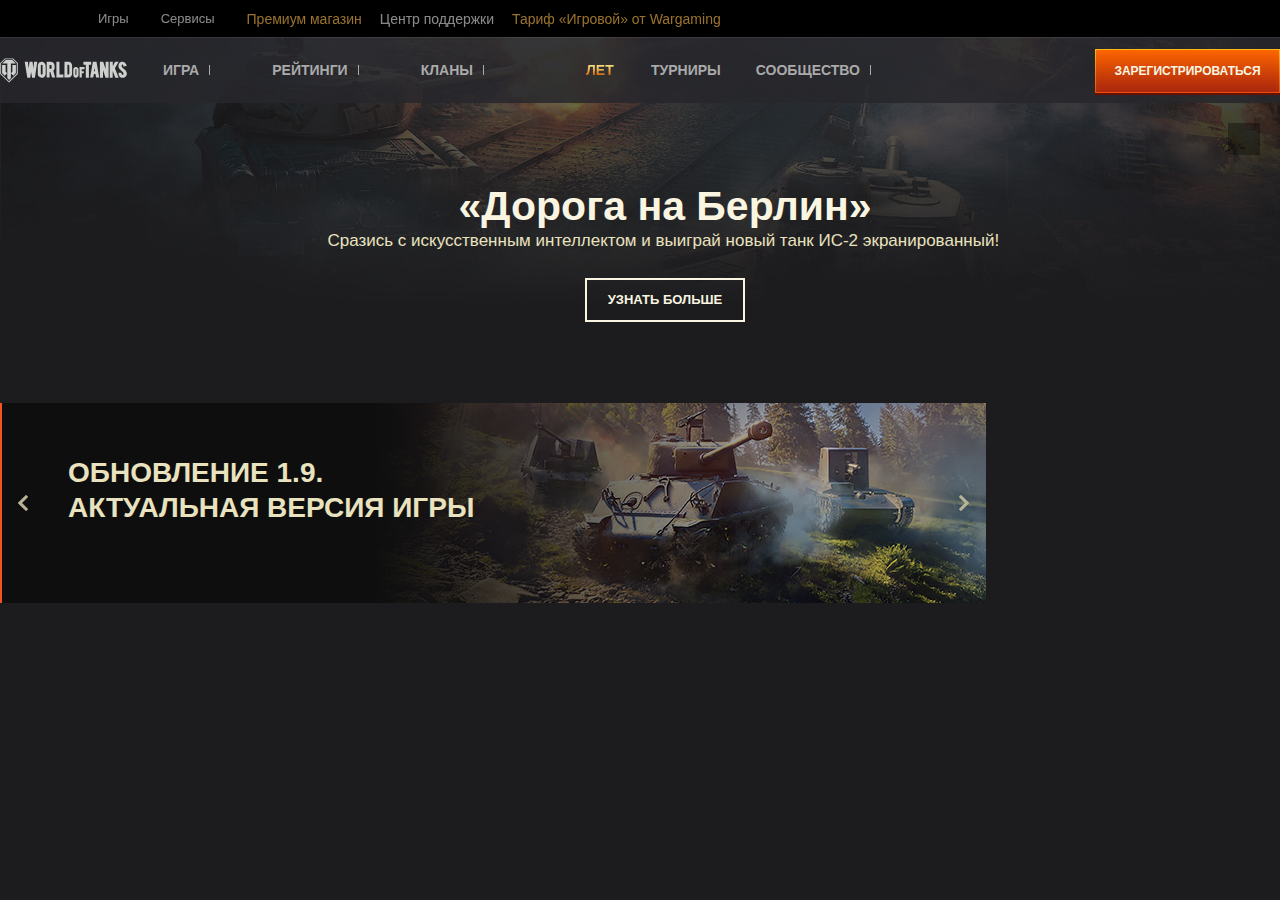
==== index.html @ f5946f04 "completed the slider block" ====
<!DOCTYPE html>
<html lang="ru">
<head>
    <meta charset="UTF-8">
    <meta name="format-detection" content="telephone=no">
    <meta name="viewport" content="width=device-width, initial-scale=1.0">
    <link rel="shortcut icon" href="./images/icon/8783.750.ico" type="image/x-icon">
    <link rel="stylesheet" href="./style/style.css">
    <script src="./scripts/script.js" defer></script>
    <script src="./scripts/jquery-3.4.1.min.js"></script>
    <title>World of Tanks – Бесплатная Онлайн-игра про Танки</title>
</head>
<body>
    <header>
        <div class="common_menu">
            <div class="left_menu">
                <div class="additional_tab">
                    <a href="#" class="logo">
                        <span class="logo__item"></span>
                    </a>
                    <div class="showcase">
                        <span class="showcase__text">Игры</span>
                        <span class="showcase__check-mark"></span>
                    </div>
                    <div class="showcase">
                        <span class="showcase__text">Сервисы</span>
                        <span class="showcase__check-mark"></span>
                    </div>
                </div>
                <div class="static-menu">
                    <a  class="static-menu__text" href="#"><span>Премиум магазин</span></a>
                    <a  class="static-menu__text" href="#"><span>Центр поддержки</span></a>
                    <a  class="static-menu__text" href="#"><span>Тариф «Игровой» от Wargaming</span></a>
                </div>
            </div>
        </div>
    </header>
    <section class="dropdown">
        <div class="shadow-block">
            <div class="main-dropdown">
                <ul class="showcase-list">
                    <li class="showcase-list__items">
                        <span class="content-change">
                            <span class="content-change__logo">
                                <svg version="1.1" xmlns="http://www.w3.org/2000/svg" xmlns:xlink="http://www.w3.org/1999/xlink" x="0px" y="0px" width="24px" height="43px" viewBox="0 0 24 43" enable-background="new 0 0 24 43" xml:space="preserve">
                                    <path fill-rule="evenodd" clip-rule="evenodd" fill="#9B9B9B" class="change-color" d="M12.0079,38L0.1203,26.2519V11.3133L6.5077,5h11.1349
                                        l6.2371,6.1648v15.1031L12.0079,38z M22.6072,11.6439l-5.5698-5.505H7.0958l-5.703,5.6372v13.8976l10.6144,10.4895l10.6-10.4767
                                        V11.6439z M9.6349,12.8178H2.7966l4.8942-4.9479h8.7921l4.8087,4.9479h-6.8403v19.9073l-2.4074,2.405l-2.409-2.405V12.8178z
                                         M16.6219,14.1333h4.6433v11.1782l-3.5211,3.5552l-3.2382-3.229v-0.006l2.116-2.0969V14.1333z M7.3813,23.5348l2.2045,2.1019
                                        l-3.3285,3.2301l-3.5185-3.5551V14.1331h4.6425V23.5348z">
                                    </path>
                                </svg>
                            </span>
                            <span class="content-change__text">World of Tanks</span>
                        </span>
                    </li>
                    <li class="showcase-list__items">
                        <span class="content-change">
                            <span class="content-change__logo">
                                <svg version="1.1" xmlns="http://www.w3.org/2000/svg" xmlns:xlink="http://www.w3.org/1999/xlink" x="0px" y="0px" width="24px" height="43px" viewBox="0 0 24 43" enable-background="new 0 0 24 43" xml:space="preserve">
                                    <path fill-rule="evenodd" clip-rule="evenodd" fill="#9B9B9B" class="change-color" d="M15.2619,18.4452l3.7372-2.2235l0.0001-2.3485h-4.6986l0.0001-1.4529l2.222-1.9551V7.9741H7.4711v2.4911
                                        l2.2221,1.9551v1.4529H4.9947v2.3485l3.7373,2.2235h0.9615v9.4942l-2.5678-1.5288v-5.2818l-4.25-2.5377v10.5438l9.1244,5.4326
                                        l9.1243-5.4327V18.5911l-4.2562,2.5377v5.2818l-2.5676,1.5288v-9.4942H15.2619z M18.299,5.0004l5.7003,3.3904v22.4643
                                        l-11.9996,7.1445l-11.999-7.1445V8.3908L5.701,5.0004H18.299z M22.5618,9.2514l-4.6465-2.7637H6.0847L1.4382,9.2514V29.995
                                        l10.5615,6.2886l10.5621-6.2886V9.2514z">
                                    </path>
                                </svg>
                            </span>
                            <span class="content-change__text">World of Warships</span>
                        </span>
                    </li>
                    <li class="showcase-list__items">
                        <span class="content-change">
                            <span class="content-change__logo">
                                <svg version="1.1" xmlns="http://www.w3.org/2000/svg" xmlns:xlink="http://www.w3.org/1999/xlink" x="0px" y="0px" width="36px" height="39px" viewBox="0 0 36 39" style="enable-background:new 0 0 36 39;" xml:space="preserve">
                                    <g>
                                        <path fill-rule="evenodd" clip-rule="evenodd" fill="#9B9B9B" class="change-color" d="M26.1,0C20.9,0,15.1,0,9.9,0l-7,3.9v26.8L18,39l15.1-8.3V3.9L26.1,0z M30.8,29.4l-12.8,7l-12.8-7V5.2l5.4-2.9
                                            c5,0,9.9,0,15,0l5.3,2.9V29.4z">
                                        </path>
                                        <polygon fill-rule="evenodd" clip-rule="evenodd" fill="#9B9B9B" class="change-color" points="21.6,16.1 25.9,13.7 25.9,11.2 20.6,11.2 20.6,9.7 23.2,7.7 23.2,5 12.8,5 12.8,7.7 15.4,9.7 
                                            15.4,11.2 10.1,11.2 10.1,13.7 14.4,16.1 15.4,16.1 15.4,26 12.5,24.4 12.5,18.9 7.7,16.2 7.7,27.3 18,33 28.3,27.3 28.3,16.2 
                                            23.5,18.9 23.5,24.4 20.6,26 20.6,16.1 	">
                                        </polygon>
                                    </g>
                                </svg>
                            </span>
                            <span class="content-change__text">World of Warships: Legends</span>
                        </span>
                    </li>
                    <li class="showcase-list__items">
                        <span class="content-change">
                            <span class="content-change__logo">
                                <svg version="1.1" xmlns="http://www.w3.org/2000/svg" xmlns:xlink="http://www.w3.org/1999/xlink" x="0px" y="0px" width="24px" height="43px" viewBox="0 0 24 43" enable-background="new 0 0 24 43" xml:space="preserve">
                                    <path fill-rule="evenodd" clip-rule="evenodd" fill="#9B9B9B" class="change-color" d="M12.00001,38L-0.00001,25.745V10.427L12.00001,5l12,5.515v15.318L12.00001,38z M22.69551,11.302
                                        l-10.7819-4.726L1.13059,11.302V25.22l10.86942,10.854l10.6955-10.767V11.302z M11.91361,32.923l1.6522-8.491l-3.9125,1.838
                                        l2.1738-8.403L7.04419,19.88L9.91361,9.376l2.0864-0.962l2,0.875l-2.0874,6.215l4.0864-1.576l-2.9568,9.191l4-1.926L11.91361,32.923
                                        z">
                                    </path>
                                </svg>
                            </span>
                            <span class="content-change__text">World of Tanks Blitz</span>
                        </span>
                    </li>
                    <li class="showcase-list__items">
                        <span class="content-change">
                            <span class="content-change__logo">
                                <svg version="1.1" xmlns="http://www.w3.org/2000/svg" xmlns:xlink="http://www.w3.org/1999/xlink" x="0px" y="0px" width="28px" height="28px" viewBox="0 0 28 28" style="enable-background:new 0 0 28 28;" xml:space="preserve">
                                    <g id="CALIBER_x5F_Symbol_x5F_WhiteR_2_">
                                        <path fill-rule="evenodd" clip-rule="evenodd" fill="#9B9B9B" class="change-color" d="M14,0C6.3,0,0,6.3,0,14s6.3,14,14,14s14-6.3,14-14S21.7,0,14,0z
                                             M20.4,9.8c1,2.9,0.8,6-1,8.4l0.6,0.5c-2.4,1.8-5.5,2.6-8.3,1.7l-0.3,0.7c-2.5-1.7-4.2-4.4-4.2-7.4l-0.7-0.1l0,0
                                            c0.9-2.9,2.9-5.3,5.8-6.2L12,6.7l0,0c3.1-0.1,6,1.1,7.7,3.6L20.4,9.8L20.4,9.8z M14,3.1c1.5,0,2.9,0.3,4.2,0.9l0,0l-0.3,1.7l0,0
                                            l0,0c1,1.1,1.7,2.4,2.3,3.7l0,0l-0.3,0.2c-2.5-3.2-6.2-4.7-9.6-4.3L9.8,3.9l0,0C11.1,3.4,12.5,3.1,14,3.1z M3.1,14.9
                                            c0-0.3,0-0.6,0-0.9c0-2.7,1-5.2,2.7-7.1l0,0l1.5,0.8l0,0l0,0l0,0c1.4-0.6,2.8-0.9,4.2-1l0,0V7c-3.8,1.4-6.4,4.5-7.1,7.9l0,0H3.1z
                                             M11.5,24.6c-2.9-0.7-5.4-2.5-6.9-5l1.3-1.2l0,0l0,0c-0.1-1.5,0-3,0.3-4.3l0,0h0.4c0.2,4,2.3,7.5,5.3,9.1L11.5,24.6z M16.5,24.6
                                            L15.8,23l0,0l0,0c-1.5-0.3-2.8-0.9-4-1.6l0.1-0.4c3.9,1.1,7.8,0.2,10.3-2.2l0,0l1.1,0.8C21.8,22.1,19.4,24,16.5,24.6z M24.9,14.9
                                            L24.9,14.9l-1.7,0.2l0,0l0,0c-0.8,1.3-1.7,2.4-2.8,3.3l-0.3-0.3c2.2-3.3,2.6-7.4,1.1-10.5l1.1-0.8l0,0C24,8.7,25,11.2,25,13.9
                                            C24.9,14.3,24.9,14.6,24.9,14.9z">
                                        </path>
                                    </g>
                                </svg>
                            </span>
                            <span class="content-change__text">Калибр</span>
                        </span>
                    </li>
                    <li class="showcase-list__items">
                        <span class="content-change">
                            <span class="content-change__logo">
                                <svg version="1.1" xmlns="http://www.w3.org/2000/svg" xmlns:xlink="http://www.w3.org/1999/xlink" x="0px" y="0px" width="38px" height="24px" viewBox="0 0 38 24" enable-background="new 0 0 38 24" xml:space="preserve">
                                    <path fill-rule="evenodd" clip-rule="evenodd" fill="#9B9B9B" class="change-color" d="M37.4,21.9v-2.6h0v-19h-4.7V20h-2V0.3H26V20h-8.9c2-0.1,7.5-0.8,7.5-10.2c0-10-7.5-9.5-8.1-9.5s-4.2,0-4.2,0
                                        V20H7.1c3.3-1,4-4,4-5.9c0-2.3-1.3-3.9-3-5.4C6.5,7.1,4.8,6.2,5.6,5.1c1.1-1.7,4.2,0.5,4.2,0.5V0.9c0,0-1.4-0.9-3.6-0.9
                                        C1.4,0,0.6,4.8,0.6,5.8c0,0.9,0,2.9,2.8,5.1c2.2,1.7,2.7,2.5,2.7,3.4c0,0.9-0.8,1.6-2.2,1.6c-1.4,0-2.8-1.5-2.8-1.5v4.8
                                        c0,0,1.1,1.1,3.7,1.1c0.9,0,1.6-0.1,2.3-0.3h26.9v0h3.5L37.4,21.9H0.5V24h37L37.4,21.9L37.4,21.9z M17,4.4c0,0,2.8-0.5,2.8,5.4
                                        c0,6.7-2.8,6-2.8,6V4.4z">
                                    </path>
                                </svg>
                            </span>
                            <span class="content-change__text">Steel Division 2</span>
                        </span>
                    </li>
                </ul>
                <div></div>
            </div>
        </div>
        <div class="group-blocks">
            <div class="media-block">
                <div class="container">
                    <div class="media-content">
                        <div class="media-content__logo-game"></div>
                    </div>
                    <div class="combine">
                        <div class="combine-content">
                            <h2 class="combine-content__title">world of tanks</h2>
                            <p class="combine-content__text">
                                Командный танковый экшен. Более 500 моделей военной техники Второй мировой. 
                                Многомиллионная армия поклонников. Лучшая онлайн-игра на постсоветском пространстве.
                            </p>
                            <div class="platforms">
                                <div class="platform">
                                    <span class="platform__logo"></span>
                                    <span class="platform__text">windows</span>
                                </div>
                                <div class="platform">
                                    <span class="platform__logo"></span>
                                    <span class="platform__text">mac</span>
                                </div>
                            </div>
                        </div>
                        <div class="combine-content">
                            <h2 class="combine-content__title">ссылка</h2>
                            <ul class="list-links">
                                <li class="list-links__items">
                                    <a href="#" class="link-point">
                                        <span class="point"></span>
                                        <p class="bottom-frame">Сайт игры</p>
                                    </a>
                                </li>
                                <li class="list-links__items">
                                    <a href="#" class="link-point">
                                        <span class="point"></span>
                                        <p class="bottom-frame">Форум</p>
                                    </a>
                                </li>
                                <li class="list-links__items">
                                    <a href="#" class="link-point">
                                        <span class="point"></span>
                                        <p class="bottom-frame">Центр поддержки</p>
                                    </a>
                                </li>
                                <li class="list-links__items">
                                    <a href="#" class="link-point">
                                        <span class="point"></span>
                                        <p class="bottom-frame">Кланы</p>
                                    </a>
                                </li>
                                <li class="list-links__items">
                                    <a href="#" class="link-point">
                                        <span class="point"></span>
                                        <p class="bottom-frame">Мобильный помощник</p>
                                    </a>
                                </li>
                                <li class="list-links__items">
                                    <a href="#" class="link-point">
                                        <span class="point"></span>
                                        <p class="bottom-frame">Портал модов</p>
                                    </a>
                                </li>
                            </ul>
                        </div>
                    </div>
                </div>
            </div>
        </div>
        <div class="group-blocks">
            <div class="media-block">
                <div class="container">
                    <div class="media-content">
                        <div class="media-content__logo-game"></div>
                    </div>
                    <div class="combine">
                        <div class="combine-content">
                            <h2 class="combine-content__title">world of tanks</h2>
                            <p class="combine-content__text">
                                Массовая многопользовательская онлайн-игра (ММО), которая позволяет окунуться в мир масштабных 
                                морских баталий и опробовать в бою легендарные военные корабли первой половины ХХ века.
                            </p>
                            <div class="platforms">
                                <div class="platform">
                                    <span class="platform__logo"></span>
                                    <span class="platform__text">windows</span>
                                </div>
                                <div class="platform">
                                    <span class="platform__logo"></span>
                                    <span class="platform__text">mac</span>
                                </div>
                            </div>
                        </div>
                        <div class="combine-content">
                            <h2 class="combine-content__title">ссылка</h2>
                            <ul class="list-links">
                                <li class="list-links__items">
                                    <a href="#" class="link-point">
                                        <span class="point"></span>
                                        <p class="bottom-frame">Сайт игры</p>
                                    </a>
                                </li>
                                <li class="list-links__items">
                                    <a href="#" class="link-point">
                                        <span class="point"></span>
                                        <p class="bottom-frame">Форум</p>
                                    </a>
                                </li>
                                <li class="list-links__items">
                                    <a href="#" class="link-point">
                                        <span class="point"></span>
                                        <p class="bottom-frame">Центр поддержки</p>
                                    </a>
                                </li>
                                <li class="list-links__items">
                                    <a href="#" class="link-point">
                                        <span class="point"></span>
                                        <p class="bottom-frame">Пригласи друга</p>
                                    </a>
                                </li>
                            </ul>
                        </div>
                    </div>
                </div>
            </div>
        </div>
        <div class="group-blocks">
            <div class="media-block">
                <div class="container">
                    <div class="media-content">
                        <div class="media-content__logo-game"></div>
                    </div>
                    <div class="combine">
                        <div class="combine-content">
                            <h2 class="combine-content__title">world of tanks</h2>
                            <p class="combine-content__text">
                                Окунитесь в мир морских сражений в World of Warships: Legends — новой MMO для консолей.
                                Покоряйте моря на величайших кораблях в истории под руководством легендарных командиров!
                            </p>
                            <div class="platforms">
                                <div class="platform">
                                    <span class="platform__logo"></span>
                                    <span class="platform__text">windows</span>
                                </div>
                                <div class="platform">
                                    <span class="platform__logo"></span>
                                </div>
                            </div>
                        </div>
                        <div class="combine-content">
                            <h2 class="combine-content__title">ссылка</h2>
                            <ul class="list-links">
                                <li class="list-links__items">
                                    <a href="#" class="link-point">
                                        <span class="point"></span>
                                        <p class="bottom-frame">Сайт игры</p>
                                    </a>
                                </li>
                                <li class="list-links__items">
                                    <a href="#" class="link-point">
                                        <span class="point"></span>
                                        <p class="bottom-frame">Центр поддержки</p>
                                    </a>
                                </li>
                            </ul>
                        </div>
                    </div>
                </div>
            </div>
        </div>
        <div class="group-blocks">
            <div class="media-block">
                <div class="container">
                    <div class="media-content">
                        <div class="media-content__logo-game"></div>
                    </div>
                    <div class="combine">
                        <div class="combine-content">
                            <h2 class="combine-content__title">world of tanks</h2>
                            <p class="combine-content__text">
                                Мобильный free-to-play MMO-экшен, посвящённый танковым сражениям середины ХХ века и предлагающий абсолютно новый формат командных онлайн-баталий.
                            </p>
                            <div class="platforms">
                                <div class="platform">
                                    <span class="platform__logo"></span>
                                    <span class="platform__text">windws</span>
                                </div>
                                <div class="platform">
                                    <span class="platform__logo"></span>
                                    <span class="platform__text">android</span>
                                </div>
                                <div class="platform">
                                    <span class="platform__logo"></span>
                                    <span class="platform__text">ios</span>
                                </div>
                                <div class="platform">
                                    <span class="platform__logo"></span>
                                    <span class="platform__text">mac</span>
                                </div>
                            </div>
                        </div>
                        <div class="combine-content">
                            <h2 class="combine-content__title">ссылка</h2>
                            <ul class="list-links">
                                <li class="list-links__items">
                                    <a href="#" class="link-point">
                                        <span class="point"></span>
                                        <p class="bottom-frame">Сайт игры</p>
                                    </a>
                                </li>
                                <li class="list-links__items">
                                    <a href="#" class="link-point">
                                        <span class="point"></span>
                                        <p class="bottom-frame">Форум</p>
                                    </a>
                                </li>
                                <li class="list-links__items">
                                    <a href="#" class="link-point">
                                        <span class="point"></span>
                                        <p class="bottom-frame">Центр поддержки</p>
                                    </a>
                                </li>
                            </ul>
                        </div>
                    </div>
                </div>
            </div>
        </div>
        <div class="group-blocks">
            <div class="media-block">
                <div class="container">
                    <div class="media-content">
                        <div class="media-content__logo-game"></div>
                    </div>
                    <div class="combine">
                        <div class="combine-content">
                            <h2 class="combine-content__title">world of tanks</h2>
                            <p class="combine-content__text">
                                Командный free-to-play экшен про современный спецназ. Участвуйте в реалистичных онлайн-боях
                                и выполняйте тактические миссии с отрядом оперативников из разных стран мира.е.
                            </p>
                            <div class="platforms">
                                <div class="platform">
                                    <span class="platform__logo"></span>
                                    <span class="platform__text">windows</span>
                                </div>
                            </div>
                        </div>
                        <div class="combine-content">
                            <h2 class="combine-content__title">ссылка</h2>
                            <ul class="list-links">
                                <li class="list-links__items">
                                    <a href="#" class="link-point">
                                        <span class="point"></span>
                                        <p class="bottom-frame">Сайт игры</p>
                                    </a>
                                </li>
                                <li class="list-links__items">
                                    <a href="#" class="link-point">
                                        <span class="point"></span>
                                        <p class="bottom-frame">Центр поддержки</p>
                                    </a>
                                </li>
                                <li class="list-links__items">
                                    <a href="#" class="link-point">
                                        <span class="point"></span>
                                        <p class="bottom-frame">Форум</p>
                                    </a>
                                </li>
                            </ul>
                        </div>
                    </div>
                </div>
            </div>
        </div>
        <div class="group-blocks">
            <div class="media-block">
                <div class="container">
                    <div class="media-content">
                        <div class="media-content__logo-game"></div>
                    </div>
                    <div class="combine">
                        <div class="combine-content">
                            <h2 class="combine-content__title">world of tanks</h2>
                            <p class="combine-content__text">
                                Стратегия в жанре wargame, посвящённая Второй мировой войне. Вам предстоит руководить войсками во время операции 
                                «Багратион» — крупномасштабного советского наступления против вермахта.
                            </p>
                            <div class="platforms">
                                <div class="platform">
                                    <span class="platform__logo"></span>
                                    <span class="platform__text">windows</span>
                                </div>
                            </div>
                        </div>
                        <div class="combine-content">
                            <h2 class="combine-content__title">ссылка</h2>
                            <ul class="list-links">
                                <li class="list-links__items">
                                    <a href="#" class="link-point">
                                        <span class="point"></span>
                                        <p class="bottom-frame">Премиум магазин</p>
                                    </a>
                                </li>
                                <li class="list-links__items">
                                    <a href="#" class="link-point">
                                        <span class="point"></span>
                                        <p class="bottom-frame">Центр поддержки</p>
                                    </a>
                                </li>
                                <li class="list-links__items">
                                    <a href="#" class="link-point">
                                        <span class="point"></span>
                                        <p class="bottom-frame">Wiki</p>
                                    </a>
                                </li>
                                <li class="list-links__items">
                                    <a href="#" class="link-point">
                                        <span class="point"></span>
                                        <p class="bottom-frame">Discord</p>
                                    </a>
                                </li>
                            </ul>
                        </div>
                    </div>
                </div>
            </div>
        </div>
    </section>
    <section class="main-heading">
        <img class="title-bacground" src="./images/title-bacground/inb-road-to-berlin.jpg" alt="">
        <div class="nav-menu">
            <div class="menu-registration">
                <ul class="main-menu">
                    <li class="main-menu__items"></li>
                    <li class="main-menu__items">
                        <a href="#" class="nav-links">игра</a>
                        <span class="nav-arrow"></span>
                        <ul class="nav-list">
                            <li class="nav-list__items"><a href="#" class="nav-list__link">Скачать игру</a></li>
                            <li class="nav-list__items"><a href="#" class="nav-list__link">медиа</a></li>
                            <li class="nav-list__items"><a href="#" class="nav-list__link">Новости</a></li>
                            <li class="nav-list__items"><a href="#" class="nav-list__link">Танковедение</a></li>
                            <li class="nav-list__items"><a href="#" class="nav-list__link">Новичку</a></li>
                            <li class="nav-list__items"><a href="#" class="nav-list__link">В разработке</a></li>
                            <li class="nav-list__items"><a href="#" class="nav-list__link">Календарь событий</a></li>
                            <li class="nav-list__items"><a href="#" class="nav-list__link">Руководство</a></li>
                            <li class="nav-list__items"><a href="#" class="nav-list__link">Экономика</a></li>
                            <li class="nav-list__items"><a href="#" class="nav-list__link">Достижения</a></li>
                            <li class="nav-list__items"><a href="#" class="nav-list__link">Обновления</a></li>
                            <li class="nav-list__items"><a href="#" class="nav-list__link">Безопасность</a></li>
                        </ul>
                    </li>
                    <li class="main-menu__items">
                        <a href="#" class="nav-links">рейтинги</a>
                        <span class="nav-arrow"></span>
                        <ul class="nav-list">
                            <li class="nav-list__items"><a href="#" class="nav-list__link">Рейтинг по достижениям</a></li>
                            <li class="nav-list__items"><a href="#" class="nav-list__link">Рейтинг по технике</a></li>
                            <li class="nav-list__items"><a href="#" class="nav-list__link">Ранговые бои</a></li>
                        </ul>
                    </li>
                    <li class="main-menu__items">
                        <a href="#" class="nav-links">кланы</a>
                        <span class="nav-arrow"></span>
                        <ul class="nav-list">
                            <li class="nav-list__items"><a href="#" class="nav-list__link">Укрепрайон</a></li>
                            <li class="nav-list__items"><a href="#" class="nav-list__link">Глобальная карта</a></li>
                            <li class="nav-list__items"><a href="#" class="nav-list__link">Рейтинг кланов</a></li>
                            <li class="nav-list__items"><a href="#" class="nav-list__link">Клановый портал</a></li>
                            <li class="nav-list__items"><a href="#" class="nav-list__link">Рейтинг сезона</a></li>
                        </ul>
                    </li>
                    <li class="main-menu__items">
                        <a href="#" class="ten-years">
                            <span class="ten-years__text">лет</span>
                        </a>
                    </li>
                    <li class="main-menu__items">
                        <a href="#" class="nav-links">турниры</a>
                    </li>
                    <li class="main-menu__items">
                        <a href="#" class="nav-links">сообщество</a>
                        <span class="nav-arrow"></span>
                        <ul class="nav-list">
                            <li class="nav-list__items"><a href="#" class="nav-list__link">Мой профиль</a></li>
                            <li class="nav-list__items"><a href="#" class="nav-list__link">Форум</a></li>
                            <li class="nav-list__items"><a href="#" class="nav-list__link">Игроки</a></li>
                            <li class="nav-list__items"><a href="#" class="nav-list__link">Полезный софт</a></li>
                            <li class="nav-list__items"><a href="#" class="nav-list__link">Танковое радио</a></li>
                            <li class="nav-list__items"><a href="#" class="nav-list__link">Пригласить друга</a></li>
                            <li class="nav-list__items"><a href="#" class="nav-list__link">Портал модов</a></li>
                        </ul>
                    </li>
                </ul>
                <div class="registration">
                    <a href="#" class="registration__text">зарегистрироваться</a>
                </div>
            </div>
        </div>
        <div class="cross"></div>
        <div class="container-box">
            <div class="promo-block">
                <div class="limited-height">
                    <div class="promo-title">
                        <h3 class="promo-title__title">«Дорога на Берлин»</h3>
                        <p class="promo-title__text">Сразись с искусственным интеллектом и выиграй новый танк ИС-2 экранированный!</p>
                        <div class="learn-more">
                            <a href="#" class="learn-more__text">узнать больше</a>
                        </div>
                    </div>
                    <div class="logo-wot"></div>
                </div>
            </div>
        </div>
        <div class="slider-store">
            <div class="slider-block">
                <div class="slider-width">
                    <div class="slider-carousel">
                        <div class="slider-img"></div>
                        <div class="slider-carousel__arrows-one"></div>
                        <p class="slider-carousel__text">Обновление 1.9. Актуальная версия игры</p>
                        <div class="slider-carousel__arrows-two"></div>
                    </div>
                </div>
            </div>
            <div class="block-store">
                <span class="link-store">
                    <a href="#" class="premium-store"></a>
                </span>
            </div>
        </div>
    </section>
</body>
</html>
---- style/style.css ----
@charset "UTF-8";
/*Обнуление*/
* {
  padding: 0;
  margin: 0;
  border: 0; }

*, *:before, *:after {
  -moz-box-sizing: border-box;
  -webkit-box-sizing: border-box;
  box-sizing: border-box; }

:focus, :active {
  outline: none; }

a:focus, a:active {
  outline: none; }

nav, footer, header, aside {
  display: block; }

html, body {
  height: 100%;
  width: 100%;
  font-size: 100%;
  line-height: 1;
  font-size: 14px;
  -ms-text-size-adjust: 100%;
  -moz-text-size-adjust: 100%;
  -webkit-text-size-adjust: 100%; }

input, button, textarea {
  font-family: inherit; }

input::-ms-clear {
  display: none; }

button {
  cursor: pointer; }

button::-moz-focus-inner {
  padding: 0;
  border: 0; }

a, a:visited {
  text-decoration: none; }

a:hover {
  text-decoration: none; }

ul li {
  list-style: none; }

img {
  vertical-align: top; }

h1, h2, h3, h4, h5, h6 {
  font-size: inherit;
  font-weight: 400; }

/*--------------------*/
@font-face {
  font-family: 'Open-Sans';
  src: url("../fonts/KFOmCnqEu92Fr1Mu4mxK.ttf") format(ttf); }

header .common_menu .left_menu .additional_tab .logo, header .common_menu .left_menu .additional_tab .showcase, header .common_menu .left_menu .static-menu__text {
  display: -webkit-box;
  display: -ms-flexbox;
  display: flex;
  -webkit-box-align: center;
  -ms-flex-align: center;
  align-items: center; }

body {
  background: #1C1C1E; }

header {
  width: 100%;
  height: 37px;
  background: black; }
  header .common_menu {
    padding: 0 10px;
    height: 100%; }
    header .common_menu .left_menu {
      font-family: Arial, Helvetica, sans-serif;
      height: 100%;
      display: -webkit-box;
      display: -ms-flexbox;
      display: flex; }
      header .common_menu .left_menu .additional_tab {
        height: 100%;
        display: -webkit-box;
        display: -ms-flexbox;
        display: flex; }
        header .common_menu .left_menu .additional_tab .logo {
          height: 100%;
          margin-right: 18px; }
          header .common_menu .left_menu .additional_tab .logo__item {
            background: url("https://cdn-cm.gcdn.co/img/main_sprite_1.1.16.svg");
            background-position: 0% 1660px;
            display: block;
            height: 15px;
            width: 70px;
            opacity: .6; }
          header .common_menu .left_menu .additional_tab .logo:hover .logo__item {
            opacity: .9; }
        header .common_menu .left_menu .additional_tab .showcase {
          margin-right: 18px;
          cursor: pointer; }
          header .common_menu .left_menu .additional_tab .showcase__text {
            font-size: 13px;
            color: #e5e5e5;
            opacity: .6; }
          header .common_menu .left_menu .additional_tab .showcase__check-mark {
            background: url("https://cdn-cm.gcdn.co/img/main_sprite_1.1.16.svg");
            background-position: 0 -570px;
            opacity: .6;
            width: 7px;
            height: 4px;
            margin-left: 7px;
            margin-top: 3px; }
          header .common_menu .left_menu .additional_tab .showcase .rotate {
            -webkit-transform: rotate(180deg);
            -ms-transform: rotate(180deg);
            transform: rotate(180deg); }
          header .common_menu .left_menu .additional_tab .showcase:hover .showcase__text {
            -webkit-transition: opacity ease-in-out 0.07s;
            -o-transition: opacity ease-in-out 0.07s;
            transition: opacity ease-in-out 0.07s;
            opacity: .9; }
          header .common_menu .left_menu .additional_tab .showcase:hover .showcase__check-mark {
            -webkit-transition: opacity ease-in-out 0.07s;
            -o-transition: opacity ease-in-out 0.07s;
            transition: opacity ease-in-out 0.07s;
            opacity: .9; }
      header .common_menu .left_menu .static-menu {
        display: -webkit-box;
        display: -ms-flexbox;
        display: flex; }
        header .common_menu .left_menu .static-menu__text {
          height: 100%;
          color: #ffbe4c;
          opacity: .6;
          margin-right: 18px; }
        header .common_menu .left_menu .static-menu__text:nth-child(2) {
          color: #e5e5e5; }
        header .common_menu .left_menu .static-menu__text:hover {
          -webkit-transition: opacity ease-in-out 0.07s;
          -o-transition: opacity ease-in-out 0.07s;
          transition: opacity ease-in-out 0.07s;
          opacity: .9; }

.dropdown {
  height: 430px;
  width: 100%;
  opacity: 0;
  -webkit-transition: all ease-in-out 0.15s;
  -o-transition: all ease-in-out 0.15s;
  transition: all ease-in-out 0.15s;
  pointer-events: none;
  position: absolute;
  z-index: 52;
  top: 0; }
  .dropdown .shadow-block {
    background: -webkit-gradient(linear, left top, right top, from(rgba(0, 0, 0, 0.075)), color-stop(50%, rgba(0, 0, 0, 0.349)), to(rgba(0, 0, 0, 0.275)));
    background: -webkit-linear-gradient(left, rgba(0, 0, 0, 0.075) 0%, rgba(0, 0, 0, 0.349) 50%, rgba(0, 0, 0, 0.275) 100%);
    background: -o-linear-gradient(left, rgba(0, 0, 0, 0.075) 0%, rgba(0, 0, 0, 0.349) 50%, rgba(0, 0, 0, 0.275) 100%);
    background: linear-gradient(90deg, rgba(0, 0, 0, 0.075) 0%, rgba(0, 0, 0, 0.349) 50%, rgba(0, 0, 0, 0.275) 100%);
    position: absolute;
    height: 145px;
    width: 100%; }
    .dropdown .shadow-block .main-dropdown {
      margin: 0 auto;
      height: 100%;
      width: 955px; }
      .dropdown .shadow-block .main-dropdown .showcase-list {
        display: -webkit-box;
        display: -ms-flexbox;
        display: flex;
        -webkit-box-pack: center;
        -ms-flex-pack: center;
        justify-content: center; }
        .dropdown .shadow-block .main-dropdown .showcase-list__items {
          width: 115px;
          height: 78px;
          cursor: pointer;
          margin-top: 30px;
          margin-right: 40px; }
          .dropdown .shadow-block .main-dropdown .showcase-list__items .content-change {
            display: block; }
            .dropdown .shadow-block .main-dropdown .showcase-list__items .content-change__logo {
              display: block; }
              .dropdown .shadow-block .main-dropdown .showcase-list__items .content-change__logo svg {
                display: block;
                margin: 0 auto; }
                .dropdown .shadow-block .main-dropdown .showcase-list__items .content-change__logo svg .showcase-list__items:hover .change-color {
                  fill: blue; }
            .dropdown .shadow-block .main-dropdown .showcase-list__items .content-change__text {
              font-family: Arial, Helvetica, sans-serif;
              color: #9B9B9B;
              display: block;
              margin-top: 15px;
              text-align: center;
              font-size: 14px; }
        .dropdown .shadow-block .main-dropdown .showcase-list__items:nth-child(3) {
          width: 120px; }
          .dropdown .shadow-block .main-dropdown .showcase-list__items:nth-child(3) .content-change__text {
            margin-top: 19px; }
        .dropdown .shadow-block .main-dropdown .showcase-list__items:nth-child(5) {
          width: 120px; }
          .dropdown .shadow-block .main-dropdown .showcase-list__items:nth-child(5) .content-change__logo {
            margin-top: 6px; }
          .dropdown .shadow-block .main-dropdown .showcase-list__items:nth-child(5) .content-change__text {
            margin-top: 24px; }
        .dropdown .shadow-block .main-dropdown .showcase-list__items:nth-child(6) {
          width: 120px;
          margin-right: 0; }
          .dropdown .shadow-block .main-dropdown .showcase-list__items:nth-child(6) .content-change__logo {
            margin-top: 10px; }
          .dropdown .shadow-block .main-dropdown .showcase-list__items:nth-child(6) .content-change__text {
            margin-top: 24px; }
  .dropdown .group-blocks {
    padding-top: 145px; }
    .dropdown .group-blocks .media-block {
      height: 285px;
      width: 100%; }
      .dropdown .group-blocks .media-block .container {
        height: 100%;
        width: 1024px;
        display: -webkit-box;
        display: -ms-flexbox;
        display: flex;
        margin: 0 auto; }
        .dropdown .group-blocks .media-block .container .media-content {
          width: 390px;
          height: 100%;
          margin: 0 10px 0 5px; }
          .dropdown .group-blocks .media-block .container .media-content:nth-child(1) {
            display: -webkit-box;
            display: -ms-flexbox;
            display: flex;
            -webkit-box-pack: center;
            -ms-flex-pack: center;
            justify-content: center;
            -webkit-box-align: center;
            -ms-flex-align: center;
            align-items: center; }
          .dropdown .group-blocks .media-block .container .media-content:nth-child(2) {
            background-color: rgba(0, 0, 0, 0.055); }
          .dropdown .group-blocks .media-block .container .media-content__logo-game {
            background: url("../images/media-logo/Wc9we6f7SWeZPExOChwGRA.svg") no-repeat;
            width: 170px;
            height: 110px; }
        .dropdown .group-blocks .media-block .container .combine {
          display: -webkit-box;
          display: -ms-flexbox;
          display: flex; }
          .dropdown .group-blocks .media-block .container .combine .combine-content {
            font-family: Arial, Helvetica, sans-serif;
            width: 370px; }
            .dropdown .group-blocks .media-block .container .combine .combine-content:nth-child(1) {
              background: rgba(0, 0, 0, 0.13);
              padding: 55px 20px 0;
              width: 340px; }
            .dropdown .group-blocks .media-block .container .combine .combine-content:nth-child(2) {
              background-color: rgba(0, 0, 0, 0.185);
              padding: 55px 20px 0;
              width: 266px; }
              .dropdown .group-blocks .media-block .container .combine .combine-content:nth-child(2) .combine-content__title {
                margin: 0 0 23px 9px; }
            .dropdown .group-blocks .media-block .container .combine .combine-content__title {
              text-transform: uppercase;
              color: #f25322;
              font-size: 16px;
              margin-bottom: 18px; }
            .dropdown .group-blocks .media-block .container .combine .combine-content__text {
              font-size: 14px;
              color: #e5e5e5;
              line-height: 23px; }
            .dropdown .group-blocks .media-block .container .combine .combine-content .platforms {
              display: -webkit-box;
              display: -ms-flexbox;
              display: flex; }
              .dropdown .group-blocks .media-block .container .combine .combine-content .platforms .platform {
                display: -webkit-box;
                display: -ms-flexbox;
                display: flex;
                margin: 15px 23px 0 0; }
                .dropdown .group-blocks .media-block .container .combine .combine-content .platforms .platform__logo {
                  background: url("https://cdn-cm.gcdn.co/img/main_sprite_1.1.16.svg");
                  background-position: 0 -3180px;
                  margin-right: 4px;
                  width: 11px;
                  height: 15px; }
                .dropdown .group-blocks .media-block .container .combine .combine-content .platforms .platform__text {
                  text-transform: uppercase;
                  font-size: 12px;
                  margin-top: 2px;
                  color: #e5e5e5; }
                .dropdown .group-blocks .media-block .container .combine .combine-content .platforms .platform:nth-child(2) .platform__logo {
                  background-position: 0 -60px; }
                .dropdown .group-blocks .media-block .container .combine .combine-content .platforms .platform:nth-child(2) .platform__logo {
                  background-position: 0 -30px;
                  width: 13px; }
                .dropdown .group-blocks .media-block .container .combine .combine-content .platforms .platform:nth-child(3) .platform__logo {
                  background-position: 0 -60px; }
                .dropdown .group-blocks .media-block .container .combine .combine-content .platforms .platform:nth-child(4) .platform__logo {
                  background-position: 0 -60px; }
            .dropdown .group-blocks .media-block .container .combine .combine-content .list-links__items {
              margin-bottom: 12px; }
              .dropdown .group-blocks .media-block .container .combine .combine-content .list-links__items .link-point {
                font-size: 13px;
                color: #e5e5e5;
                display: -webkit-box;
                display: -ms-flexbox;
                display: flex; }
              .dropdown .group-blocks .media-block .container .combine .combine-content .list-links__items .point {
                background-color: #e5e5e5;
                margin: 6px 7px 0 0;
                border-radius: 50%;
                display: block;
                width: 2px;
                height: 2px; }
              .dropdown .group-blocks .media-block .container .combine .combine-content .list-links__items .bottom-frame {
                border-bottom: 1px solid #e5e5e500; }
                .dropdown .group-blocks .media-block .container .combine .combine-content .list-links__items .bottom-frame:hover {
                  border-bottom: 1px solid #e5e5e5; }
    .dropdown .group-blocks:nth-child(2) {
      background: url(../images/list-logo/0.jpg) 51%; }
    .dropdown .group-blocks:nth-child(3) {
      background: url(../images/list-logo/1.jpg) 51%;
      display: none; }
      .dropdown .group-blocks:nth-child(3) .media-block .container .combine .combine-content__title {
        color: #00cbcd; }
      .dropdown .group-blocks:nth-child(3) .media-block .container .media-content__logo-game {
        background: url("../images/media-logo/ajCX6d89TnSui2OA3TeFEQ.svg") no-repeat; }
    .dropdown .group-blocks:nth-child(4) {
      background: url(../images/list-logo/2.jpg) 51%;
      display: none; }
      .dropdown .group-blocks:nth-child(4) .media-block .container .combine .combine-content__title {
        color: #1e5aff; }
      .dropdown .group-blocks:nth-child(4) .media-block .container .combine .combine-content .platforms .platform:nth-child(2) .platform__logo {
        background-position: 0% 1660px;
        width: 70px; }
      .dropdown .group-blocks:nth-child(4) .media-block .container .media-content__logo-game {
        background: url("../images/media-logo/FTVUgYTtSDKax6W2wTcuGQ.svg") no-repeat; }
    .dropdown .group-blocks:nth-child(5) {
      background: url(../images/list-logo/3.jpg) 51%;
      display: none; }
      .dropdown .group-blocks:nth-child(5) .media-block .container .combine .combine-content__title {
        color: #f49511; }
      .dropdown .group-blocks:nth-child(5) .media-block .container .media-content__logo-game {
        background: url("../images/media-logo/yv3mgkbvSU2cyr-hoYm-RA.svg") no-repeat; }
    .dropdown .group-blocks:nth-child(6) {
      background: url(../images/list-logo/4.jpg) 51%;
      display: none; }
      .dropdown .group-blocks:nth-child(6) .media-block .container .combine .combine-content__title {
        color: #ffc83c; }
      .dropdown .group-blocks:nth-child(6) .media-block .container .media-content__logo-game {
        background: url("../images/media-logo/xqT9r-laSye-MXwf9nOSBQ.svg") no-repeat;
        width: 100%;
        height: 100%; }
    .dropdown .group-blocks:nth-child(7) {
      background: url(../images/list-logo/5.jpg) 51%;
      display: none; }
      .dropdown .group-blocks:nth-child(7) .media-block .container .combine .combine-content__title {
        color: #d19834; }
      .dropdown .group-blocks:nth-child(7) .media-block .container .media-content__logo-game {
        background: url("../images/media-logo/2A13Rhr2T1uWz-gj_ENzjQ.svg") no-repeat;
        width: 210px;
        height: 35px; }

.showblock {
  pointer-events: initial;
  opacity: 1;
  top: 37px; }

.main-heading .title-bacground {
  width: 100%;
  height: 441px;
  position: absolute;
  -o-object-fit: cover;
  object-fit: cover;
  -o-object-position: 0 -172px;
  object-position: 0 -172px;
  z-index: 30; }

.main-heading .nav-menu {
  background-color: rgba(39, 39, 43, 0.85);
  border-top: 1px solid rgba(255, 255, 255, 0.082);
  font-family: Arial, Helvetica, sans-serif;
  height: 66px;
  z-index: 51;
  position: relative; }
  .main-heading .nav-menu .menu-registration {
    -webkit-box-pack: justify;
    -ms-flex-pack: justify;
    justify-content: space-between;
    -webkit-box-align: center;
    -ms-flex-align: center;
    align-items: center;
    max-width: 1330px;
    width: 100%;
    margin: 0 auto;
    display: -webkit-box;
    display: -ms-flexbox;
    display: flex; }
    .main-heading .nav-menu .menu-registration .main-menu {
      display: -webkit-box;
      display: -ms-flexbox;
      display: flex;
      -webkit-box-align: center;
      -ms-flex-align: center;
      align-items: center; }
      .main-heading .nav-menu .menu-registration .main-menu__items:hover .nav-links {
        color: #fab81b !important; }
      .main-heading .nav-menu .menu-registration .main-menu__items {
        display: -webkit-box;
        display: -ms-flexbox;
        display: flex;
        margin-left: 35px;
        cursor: pointer; }
        .main-heading .nav-menu .menu-registration .main-menu__items .nav-links {
          text-transform: uppercase;
          font-size: 14px;
          font-weight: 700;
          color: #aaaaab;
          line-height: 65px; }
        .main-heading .nav-menu .menu-registration .main-menu__items .nav-arrow {
          background: url(../images/arrow/down.svg) no-repeat;
          background-position: center;
          position: relative;
          margin: 17px 0 2px 10px;
          width: 28px;
          height: 28px; }
        .main-heading .nav-menu .menu-registration .main-menu__items .nav-arrow:before {
          content: "";
          position: absolute;
          height: 10px;
          width: 1px;
          top: 10px;
          background-color: #aaaaab; }
        .main-heading .nav-menu .menu-registration .main-menu__items .nav-arrow:hover:before {
          background-color: #fab81b !important; }
        .main-heading .nav-menu .menu-registration .main-menu__items .nav-arrow:hover {
          background: url([data-uri]) no-repeat;
          background-position: center;
          background-color: #fab81b;
          cursor: pointer; }
      .main-heading .nav-menu .menu-registration .main-menu__items:nth-child(1) {
        background: url(../images/logo-wot/download.svg) no-repeat;
        background-position: 0 center;
        margin-left: 0;
        height: 44px;
        width: 128px; }
      .main-heading .nav-menu .menu-registration .main-menu__items:nth-child(5) .ten-years {
        position: relative;
        height: 65px;
        width: 70px; }
        .main-heading .nav-menu .menu-registration .main-menu__items:nth-child(5) .ten-years::before {
          background: url(../images/10-year/10-year-icon.png) center/contain;
          margin: 10px 0 0 0px;
          position: absolute;
          content: "";
          z-index: 12;
          height: 44px;
          width: 44px; }
        .main-heading .nav-menu .menu-registration .main-menu__items:nth-child(5) .ten-years::after {
          content: "";
          background: url(../images/10-year/10y-icon-hover.png) center;
          -webkit-animation: rotate 3s linear infinite;
          animation: rotate 3s linear infinite;
          -webkit-transition: opacity .7s;
          -o-transition: opacity .7s;
          transition: opacity .7s;
          margin: -29px 0 0 -96px;
          background-size: 130%;
          position: absolute;
          pointer-events: none;
          opacity: 0;
          height: 120px;
          width: 100px;
          z-index: 10; }
        .main-heading .nav-menu .menu-registration .main-menu__items:nth-child(5) .ten-years:hover::after {
          opacity: 1; }

@-webkit-keyframes rotate {
  from {
    -webkit-transform: rotate(360deg);
    transform: rotate(360deg); } }

@keyframes rotate {
  from {
    -webkit-transform: rotate(360deg);
    transform: rotate(360deg); } }
        .main-heading .nav-menu .menu-registration .main-menu__items:nth-child(5) .ten-years .rotate-hover {
          opacity: 1; }
        .main-heading .nav-menu .menu-registration .main-menu__items:nth-child(5) .ten-years__text {
          background: -webkit-gradient(linear, left bottom, left top, from(#d19235), color-stop(8%, #cd6a11), color-stop(26%, #d87519), color-stop(61%, #f2bf65), to(#ffff91));
          background: -webkit-linear-gradient(bottom, #d19235 0%, #cd6a11 8%, #d87519 26%, #f2bf65 61%, #ffff91 100%);
          background: -o-linear-gradient(bottom, #d19235 0%, #cd6a11 8%, #d87519 26%, #f2bf65 61%, #ffff91 100%);
          background: linear-gradient(to top, #d19235 0%, #cd6a11 8%, #d87519 26%, #f2bf65 61%, #ffff91 100%);
          font-family: Arial, Helvetica, sans-serif;
          -webkit-background-clip: text;
          text-transform: uppercase;
          margin-left: 40px;
          color: transparent;
          line-height: 65px;
          font-weight: 600; }
      .main-heading .nav-menu .menu-registration .main-menu .nav-list {
        background-color: rgba(39, 39, 43, 0.93);
        position: absolute;
        margin-left: -20px;
        top: 65px;
        display: none; }
        .main-heading .nav-menu .menu-registration .main-menu .nav-list__link {
          display: block;
          padding: 14px 16px;
          color: #aaaaab;
          font-size: 14px; }
        .main-heading .nav-menu .menu-registration .main-menu .nav-list__link:hover {
          color: #fab81b !important; }
        .main-heading .nav-menu .menu-registration .main-menu .nav-list .nav-list:first-child .nav-list__items:nth-child(2) {
          text-transform: uppercase; }
    .main-heading .nav-menu .menu-registration .registration {
      background: -webkit-gradient(linear, left top, left bottom, from(#fab81b), to(#ef4511)) no-repeat 0, -webkit-gradient(linear, left top, left bottom, from(#fab81b), to(#ef4511)) no-repeat 100%, #f25322 -webkit-gradient(linear, left top, left bottom, from(#f60), to(#a6230e)) no-repeat;
      background: -webkit-linear-gradient(top, #fab81b 0%, #ef4511 100%) no-repeat 0, -webkit-linear-gradient(top, #fab81b 0%, #ef4511 100%) no-repeat 100%, #f25322 -webkit-linear-gradient(top, #f60 0%, #a6230e 100%) no-repeat;
      background: -o-linear-gradient(top, #fab81b 0%, #ef4511 100%) no-repeat 0, -o-linear-gradient(top, #fab81b 0%, #ef4511 100%) no-repeat 100%, #f25322 -o-linear-gradient(top, #f60 0%, #a6230e 100%) no-repeat;
      background: linear-gradient(to bottom, #fab81b 0%, #ef4511 100%) no-repeat 0, linear-gradient(to bottom, #fab81b 0%, #ef4511 100%) no-repeat 100%, #f25322 linear-gradient(to bottom, #f60 0%, #a6230e 100%) no-repeat;
      -webkit-box-shadow: 0 2px 0 #661000, inset 0 0 8px rgba(255, 210, 0, 0.1), inset 0 1px 0 #fab81b, inset 0 -1px 0 #ef4511;
      box-shadow: 0 2px 0 #661000, inset 0 0 8px rgba(255, 210, 0, 0.1), inset 0 1px 0 #fab81b, inset 0 -1px 0 #ef4511;
      background-size: 1px 100%,1px 100%,cover;
      width: 185px;
      height: 44px; }
      .main-heading .nav-menu .menu-registration .registration__text {
        text-transform: uppercase;
        position: relative;
        z-index: 31;
        font-weight: 700;
        line-height: 45px;
        color: #f9f5e1;
        font-size: 12px;
        text-align: center;
        display: block; }
      .main-heading .nav-menu .menu-registration .registration:before {
        background: -webkit-gradient(linear, left top, left bottom, from(#fab81b), to(#ff7e00)) no-repeat 0, -webkit-gradient(linear, left top, left bottom, from(#fab81b), to(#ff7e00)) no-repeat 100%, #ff7e00 -webkit-gradient(linear, left top, left bottom, from(#ff7e00), to(#c2530a)) no-repeat;
        background: -webkit-linear-gradient(top, #fab81b 0%, #ff7e00 100%) no-repeat 0, -webkit-linear-gradient(top, #fab81b 0%, #ff7e00 100%) no-repeat 100%, #ff7e00 -webkit-linear-gradient(top, #ff7e00 0%, #c2530a 100%) no-repeat;
        background: -o-linear-gradient(top, #fab81b 0%, #ff7e00 100%) no-repeat 0, -o-linear-gradient(top, #fab81b 0%, #ff7e00 100%) no-repeat 100%, #ff7e00 -o-linear-gradient(top, #ff7e00 0%, #c2530a 100%) no-repeat;
        background: linear-gradient(to bottom, #fab81b 0%, #ff7e00 100%) no-repeat 0, linear-gradient(to bottom, #fab81b 0%, #ff7e00 100%) no-repeat 100%, #ff7e00 linear-gradient(to bottom, #ff7e00 0%, #c2530a 100%) no-repeat;
        -webkit-box-shadow: inset 0 0 8px rgba(255, 210, 0, 0.1), inset 0 1px 0 #fab81b, inset 0 -1px 0 #ff7e00;
        box-shadow: inset 0 0 8px rgba(255, 210, 0, 0.1), inset 0 1px 0 #fab81b, inset 0 -1px 0 #ff7e00;
        background-size: 1px 100%,1px 100%,cover;
        position: absolute;
        -webkit-transition: opacity .3s;
        -o-transition: opacity .3s;
        transition: opacity .3s;
        opacity: 0;
        content: "";
        z-index: 30;
        width: 185px;
        height: 44px; }
      .main-heading .nav-menu .menu-registration .registration:hover:before {
        opacity: 1; }

.main-heading .cross {
  background: url(../images/icon/cross.svg) center no-repeat;
  background-color: rgba(0, 0, 0, 0.35);
  -webkit-transition: background-color .2s;
  -o-transition: background-color .2s;
  transition: background-color .2s;
  position: absolute;
  margin-top: 20px;
  cursor: pointer;
  z-index: 50;
  width: 32px;
  height: 32px;
  right: 20px; }
  .main-heading .cross:hover {
    background-color: rgba(249, 245, 225, 0.25); }

.main-heading .jackdaw {
  background: url(../images/logo-wot/jackdaw.svg) center no-repeat;
  -webkit-transform: rotate(180deg);
  -ms-transform: rotate(180deg);
  transform: rotate(180deg); }

.main-heading .container-box {
  font-family: Arial, Helvetica, sans-serif;
  position: relative;
  z-index: 50;
  width: 1330px;
  margin: 0 auto; }
  .main-heading .container-box .promo-block {
    margin: 0 auto;
    width: 675px; }
    .main-heading .container-box .promo-block .limited-height {
      -webkit-transition: all .25s ease-in-out;
      -o-transition: all .25s ease-in-out;
      transition: all .25s ease-in-out;
      overflow: hidden;
      height: 300px; }
      .main-heading .container-box .promo-block .limited-height .promo-title {
        -webkit-transition: all .25s ease-in-out;
        -o-transition: all .25s ease-in-out;
        transition: all .25s ease-in-out;
        padding: 80px 0; }
        .main-heading .container-box .promo-block .limited-height .promo-title__title {
          font-size: 41px;
          font-weight: 600;
          line-height: 46px;
          color: #f9f5e1;
          text-align: center; }
        .main-heading .container-box .promo-block .limited-height .promo-title__text {
          margin-bottom: 25px;
          line-height: 24px;
          color: #e9e2bf;
          font-size: 17px; }
        .main-heading .container-box .promo-block .limited-height .promo-title .learn-more {
          margin: 0 auto;
          width: 160px;
          height: 44px; }
          .main-heading .container-box .promo-block .limited-height .promo-title .learn-more__text {
            border: 2px solid #f9f5e1;
            -webkit-transition: background .15s;
            -o-transition: background .15s;
            transition: background .15s;
            text-transform: uppercase;
            text-align: center;
            line-height: 40px;
            font-weight: 700;
            color: #f9f5e1;
            font-size: 13px;
            display: block; }
          .main-heading .container-box .promo-block .limited-height .promo-title .learn-more:hover .learn-more__text {
            background: #f9f5e1;
            color: #474747; }
      .main-heading .container-box .promo-block .limited-height .logo-wot {
        background: url(../images/logo-wot/logo.png) center/contain no-repeat;
        -webkit-transition: all .25s ease-in-out;
        -o-transition: all .25s ease-in-out;
        transition: all .25s ease-in-out;
        opacity: 0;
        margin: 0 auto;
        width: 272px;
        height: 135px; }
      .main-heading .container-box .promo-block .limited-height .under-wot {
        margin-top: -270px;
        opacity: 0; }
      .main-heading .container-box .promo-block .limited-height .over-wot {
        opacity: 1; }
    .main-heading .container-box .promo-block .low-block {
      height: 180px; }

.main-heading .slider-store {
  -webkit-box-pack: justify;
  -ms-flex-pack: justify;
  justify-content: space-between;
  position: relative;
  display: -webkit-box;
  display: -ms-flexbox;
  display: flex;
  z-index: 50;
  width: 1330px;
  margin: 0 auto; }
  .main-heading .slider-store .slider-block {
    width: 986px;
    height: 200px; }
    .main-heading .slider-store .slider-block .slider-width {
      width: 1972px;
      height: 100%; }
      .main-heading .slider-store .slider-block .slider-width .slider-carousel {
        -webkit-box-pack: justify;
        -ms-flex-pack: justify;
        justify-content: space-between;
        -webkit-box-align: center;
        -ms-flex-align: center;
        align-items: center;
        position: absolute;
        overflow: hidden;
        cursor: pointer;
        display: -webkit-box;
        display: -ms-flexbox;
        display: flex;
        height: 200px;
        width: 986px; }
        .main-heading .slider-store .slider-block .slider-width .slider-carousel .slider-img {
          background: url(../images/slider/1-9-update.jpg) no-repeat;
          background-position: right;
          -webkit-transition: all .5s;
          -o-transition: all .5s;
          transition: all .5s;
          position: absolute;
          height: 200px;
          width: 986px; }
        .main-heading .slider-store .slider-block .slider-width .slider-carousel:hover .slider-img {
          -webkit-transform: scale(1.1);
          -ms-transform: scale(1.1);
          transform: scale(1.1); }
        .main-heading .slider-store .slider-block .slider-width .slider-carousel:before {
          background-image: -webkit-gradient(linear, left top, right top, color-stop(37.6%, #0e0e0f), to(transparent));
          background-image: -webkit-linear-gradient(left, #0e0e0f 37.6%, transparent 100%);
          background-image: -o-linear-gradient(left, #0e0e0f 37.6%, transparent 100%);
          background-image: linear-gradient(to right, #0e0e0f 37.6%, transparent 100%);
          border-left: 2px solid #F25322;
          background-color: transparent;
          -webkit-box-sizing: border-box;
          box-sizing: border-box;
          position: absolute;
          height: 200px;
          width: 986px;
          content: "";
          z-index: 50; }
        .main-heading .slider-store .slider-block .slider-width .slider-carousel:after {
          background: rgba(0, 0, 0, 0.301);
          -webkit-transition: all .5s;
          -o-transition: all .5s;
          transition: all .5s;
          position: absolute;
          opacity: 0;
          height: 200px;
          width: 986px;
          content: ""; }
        .main-heading .slider-store .slider-block .slider-width .slider-carousel__arrows-one, .main-heading .slider-store .slider-block .slider-width .slider-carousel__arrows-two {
          -webkit-transition: opacity .3s;
          -o-transition: opacity .3s;
          transition: opacity .3s;
          position: relative;
          z-index: 50;
          height: 200px;
          width: 45px; }
        .main-heading .slider-store .slider-block .slider-width .slider-carousel__arrows-one {
          background: url(../images/slider/arrow/arrow-left-slider.svg) center no-repeat; }
        .main-heading .slider-store .slider-block .slider-width .slider-carousel__arrows-two {
          background: url(../images/slider/arrow/arrow-right-slider.svg) center no-repeat; }
        .main-heading .slider-store .slider-block .slider-width .slider-carousel__arrows-one:hover, .main-heading .slider-store .slider-block .slider-width .slider-carousel__arrows-two:hover {
          opacity: .5; }
        .main-heading .slider-store .slider-block .slider-width .slider-carousel__text {
          font-family: Arial, Helvetica, sans-serif;
          text-transform: uppercase;
          margin: 0 0 27px 23px;
          margin-right: auto;
          position: relative;
          line-height: 35px;
          color: #e9e2bf;
          font-weight: 700;
          font-size: 28px;
          z-index: 50;
          width: 410px; }
        .main-heading .slider-store .slider-block .slider-width .slider-carousel:hover:after {
          opacity: 1; }
  .main-heading .slider-store .block-store {
    height: 200px;
    width: 302px; }
    .main-heading .slider-store .block-store .link-store {
      position: absolute;
      overflow: hidden;
      width: 302px;
      height: 200px; }
      .main-heading .slider-store .block-store .link-store .premium-store {
        display: block;
        height: 200px; }
        .main-heading .slider-store .block-store .link-store .premium-store:before {
          content: "";
          position: absolute;
          background: url(../images/premium-store/wot_premshop-banner_ru_NO21NQQ.jpg) center/cover;
          -webkit-transition: all .5s;
          -o-transition: all .5s;
          transition: all .5s;
          width: 302px;
          height: 200px;
          display: block; }
        .main-heading .slider-store .block-store .link-store .premium-store:hover:before {
          background-color: rgba(14, 14, 15, 0.5);
          -webkit-transform: scale(1.1);
          -ms-transform: scale(1.1);
          transform: scale(1.1); }
        .main-heading .slider-store .block-store .link-store .premium-store:after {
          content: "";
          position: absolute;
          background-color: rgba(14, 14, 15, 0.5);
          -webkit-transition: all .5s;
          -o-transition: all .5s;
          transition: all .5s;
          width: 302px;
          height: 200px;
          opacity: 0; }
        .main-heading .slider-store .block-store .link-store .premium-store:hover:after {
          opacity: 1; }
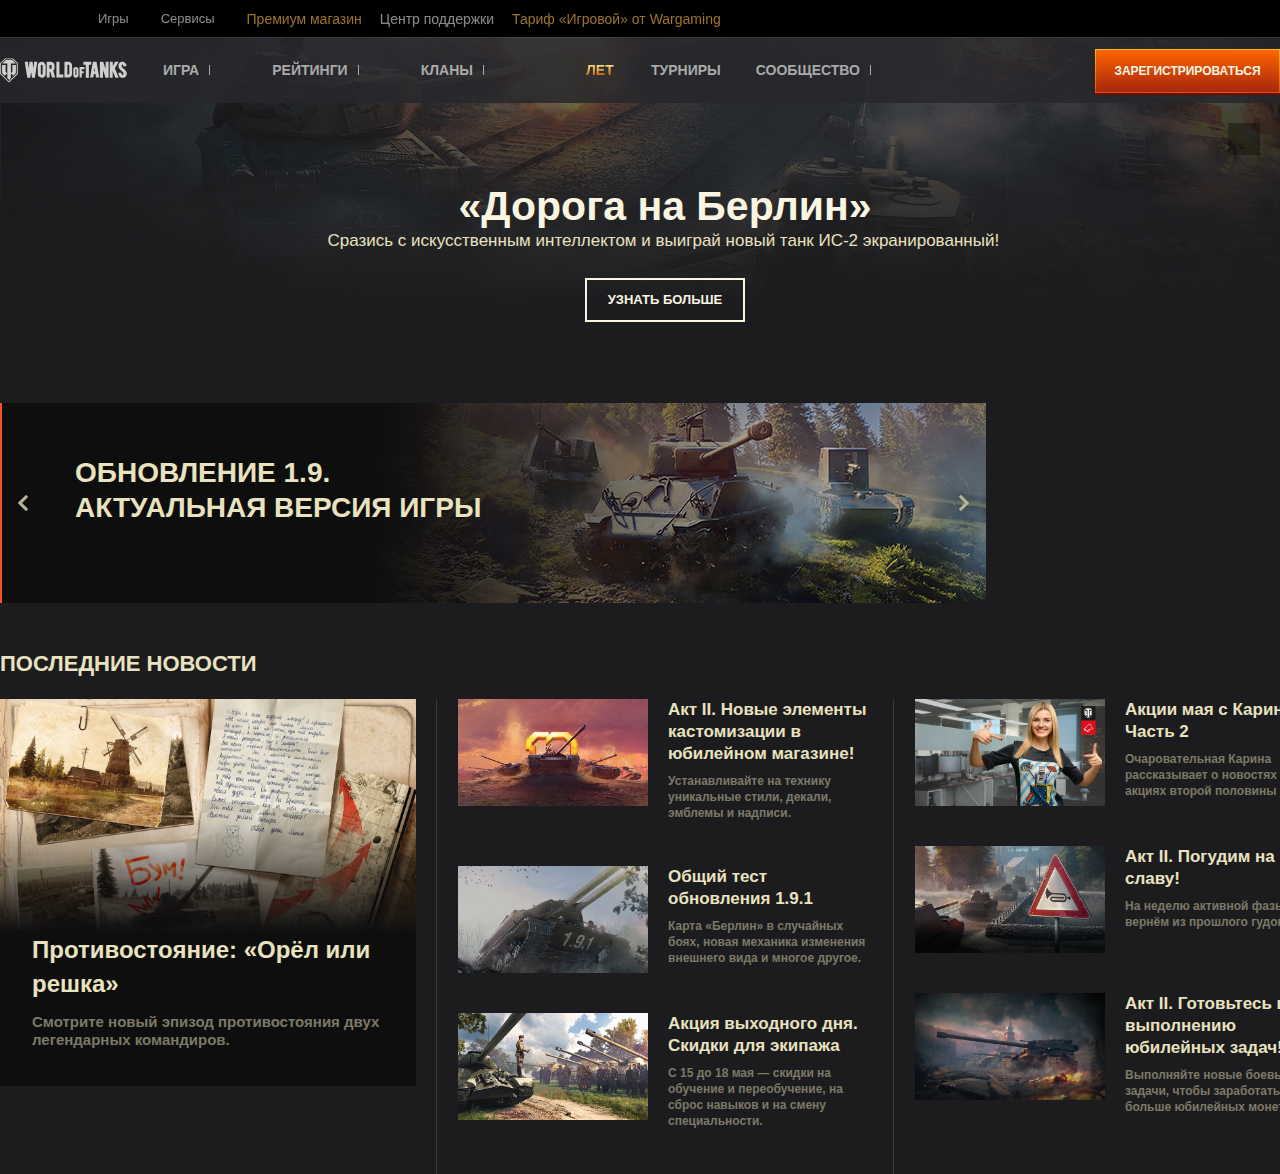
==== commit c92dc138: "add last news" ====
--- a/index.html
+++ b/index.html
@@ -11,7 +11,7 @@
     <title>World of Tanks – Бесплатная Онлайн-игра про Танки</title>
 </head>
 <body>
-    <header>
+    <header class="common-header">
         <div class="common_menu">
             <div class="left_menu">
                 <div class="additional_tab">
@@ -556,14 +556,36 @@
                 </div>
             </div>
         </div>
-        <div class="slider-store">
-            <div class="slider-block">
-                <div class="slider-width">
-                    <div class="slider-carousel">
-                        <div class="slider-img"></div>
-                        <div class="slider-carousel__arrows-one"></div>
-                        <p class="slider-carousel__text">Обновление 1.9. Актуальная версия игры</p>
-                        <div class="slider-carousel__arrows-two"></div>
+        <div class="carousel-store">
+            <div class="slider-store">
+                <div class="slider-block">
+                    <div class="slider-block__arrows-one"></div>
+                    <div class="slider-block__arrows-two"></div>
+                    <div class="slider-width">
+                        <div class="slider-carousel">
+                            <div class="slider-img"></div>
+                            <p class="slider-carousel__text">Обновление 1.9. Актуальная версия игры</p>
+                        </div>
+                        <div class="slider-carousel">
+                            <div class="slider-img"></div>
+                            <p class="slider-carousel__text">Участвуй в онлайн-турнирах</p>
+                        </div>
+                        <div class="slider-carousel">
+                            <div class="slider-img"></div>
+                            <p class="slider-carousel__text">Боевой пропуск: уникальные награды в случайных боях</p>
+                        </div>
+                        <div class="slider-carousel">
+                            <div class="slider-img"></div>
+                            <p class="slider-carousel__text">Реферальная программа 2.0: третий сезона</p>
+                        </div>
+                        <div class="slider-carousel">
+                            <div class="slider-img"></div>
+                            <p class="slider-carousel__text">Специальные предложения</p>
+                        </div>
+                        <div class="slider-carousel">
+                            <div class="slider-img"></div>
+                            <p class="slider-carousel__text">Акция «Прямой эфир». Набор «Звёздная ночь»</p>
+                        </div>
                     </div>
                 </div>
             </div>
@@ -574,5 +596,97 @@
             </div>
         </div>
     </section>
+    <section class="latest-news">
+        <div class="central-columns">
+            <header class="columns-header">
+                <h2 class="columns-header__title">последние новости</h2>
+            </header>
+            <div class="flex-blcks">
+                <div class="three-columns">
+                    <article class="small-news">
+                        <a href="#" class="news-link">
+                            <span class="news-link__img"></span>
+                        </a>
+                        <div class="news-info">
+                            <a href="#" class="text-news">
+                                <span class="text-news__text">Противостояние: «Орёл или решка»</span>
+                                <span class="text-news__text">Смотрите новый эпизод противостояния двух легендарных командиров.</span>
+                            </a>
+                        </div>
+                    </article>
+                </div>
+                <div class="three-columns">
+                    <article class="small-news">
+                        <a href="#" class="news-link">
+                            <span class="news-link__img"></span>
+                        </a>
+                        <div class="news-info">
+                            <a href="#" class="text-news">
+                                <span class="text-news__text">Акт II. Новые элементы кастомизации в юбилейном магазине!</span>
+                                <span class="text-news__text">Устанавливайте на технику уникальные стили, декали, эмблемы и надписи.</span>
+                            </a>
+                        </div>
+                    </article>
+                    <article class="small-news">
+                        <a href="#" class="news-link">
+                            <span class="news-link__img" style="background: url(./images/news-img/wot_1.9.1_615x346.jpg) center/contain no-repeat;"></span>
+                        </a>
+                        <div class="news-info">
+                            <a href="#" class="text-news">
+                                <span class="text-news__text">Общий тест обновления 1.9.1</span>
+                                <span class="text-news__text">Карта «Берлин» в случайных боях, новая механика изменения внешнего вида и многое другое.</span>
+                            </a>
+                        </div>
+                    </article>
+                    <article class="small-news">
+                        <a href="#" class="news-link">
+                            <span class="news-link__img" style="background: url(./images/news-img/ekipazh1.jpg) center/contain no-repeat;"></span>
+                        </a>
+                        <div class="news-info">
+                            <a href="#" class="text-news">
+                                <span class="text-news__text">Акция выходного дня. Скидки для экипажа</span>
+                                <span class="text-news__text">С 15 до 18 мая — скидки на обучение и переобучение, на сброс навыков и на смену специальности.</span>
+                            </a>
+                        </div>
+                    </article>
+                </div>
+                <div class="three-columns">
+                    <article class="small-news">
+                        <a href="#" class="news-link">
+                            <span class="news-link__img" style="background: url(./images/news-img/1_5oifsmi_615x.jpg) center/contain no-repeat;"></span>
+                        </a>
+                        <div class="news-info">
+                            <a href="#" class="text-news">
+                                <span class="text-news__text">Акции мая с Кариной. Часть 2</span>
+                                <span class="text-news__text">Очаровательная Карина рассказывает о новостях и акциях второй половины мая.</span>
+                            </a>
+                        </div>
+                    </article>
+                    <article class="small-news">
+                        <a href="#" class="news-link">
+                            <span class="news-link__img" style="background: url(./images/news-img/gudok_615x346.jpg) center/contain no-repeat;"></span>
+                        </a>
+                        <div class="news-info">
+                            <a href="#" class="text-news">
+                                <span class="text-news__text">Акт II. Погудим на славу!</span>
+                                <span class="text-news__text">На неделю активной фазы мы вернём из прошлого гудок.</span>
+                            </a>
+                        </div>
+                    </article>
+                    <article class="small-news">
+                        <a href="#" class="news-link">
+                            <span class="news-link__img" style="background: url(./images/news-img/bm_615.jpg) center/contain no-repeat;"></span>
+                        </a>
+                        <div class="news-info">
+                            <a href="#" class="text-news">
+                                <span class="text-news__text">Акт II. Готовьтесь к выполнению юбилейных задач!</span>
+                                <span class="text-news__text">Выполняйте новые боевые задачи, чтобы заработать ещё больше юбилейных монет.</span>
+                            </a>
+                        </div>
+                    </article>
+                </div>
+            </div>
+        </div>
+    </section>
 </body>
 </html>--- a/style/style.css
+++ b/style/style.css
@@ -63,7 +63,7 @@
   font-family: 'Open-Sans';
   src: url("../fonts/KFOmCnqEu92Fr1Mu4mxK.ttf") format(ttf); }
 
-header .common_menu .left_menu .additional_tab .logo, header .common_menu .left_menu .additional_tab .showcase, header .common_menu .left_menu .static-menu__text {
+.common-header .common_menu .left_menu .additional_tab .logo, .common-header .common_menu .left_menu .additional_tab .showcase, .common-header .common_menu .left_menu .static-menu__text {
   display: -webkit-box;
   display: -ms-flexbox;
   display: flex;
@@ -74,44 +74,44 @@
 body {
   background: #1C1C1E; }
 
-header {
+.common-header {
   width: 100%;
   height: 37px;
   background: black; }
-  header .common_menu {
+  .common-header .common_menu {
     padding: 0 10px;
     height: 100%; }
-    header .common_menu .left_menu {
+    .common-header .common_menu .left_menu {
       font-family: Arial, Helvetica, sans-serif;
       height: 100%;
       display: -webkit-box;
       display: -ms-flexbox;
       display: flex; }
-      header .common_menu .left_menu .additional_tab {
+      .common-header .common_menu .left_menu .additional_tab {
         height: 100%;
         display: -webkit-box;
         display: -ms-flexbox;
         display: flex; }
-        header .common_menu .left_menu .additional_tab .logo {
+        .common-header .common_menu .left_menu .additional_tab .logo {
           height: 100%;
           margin-right: 18px; }
-          header .common_menu .left_menu .additional_tab .logo__item {
+          .common-header .common_menu .left_menu .additional_tab .logo__item {
             background: url("https://cdn-cm.gcdn.co/img/main_sprite_1.1.16.svg");
             background-position: 0% 1660px;
             display: block;
             height: 15px;
             width: 70px;
             opacity: .6; }
-          header .common_menu .left_menu .additional_tab .logo:hover .logo__item {
+          .common-header .common_menu .left_menu .additional_tab .logo:hover .logo__item {
             opacity: .9; }
-        header .common_menu .left_menu .additional_tab .showcase {
+        .common-header .common_menu .left_menu .additional_tab .showcase {
           margin-right: 18px;
           cursor: pointer; }
-          header .common_menu .left_menu .additional_tab .showcase__text {
+          .common-header .common_menu .left_menu .additional_tab .showcase__text {
             font-size: 13px;
             color: #e5e5e5;
             opacity: .6; }
-          header .common_menu .left_menu .additional_tab .showcase__check-mark {
+          .common-header .common_menu .left_menu .additional_tab .showcase__check-mark {
             background: url("https://cdn-cm.gcdn.co/img/main_sprite_1.1.16.svg");
             background-position: 0 -570px;
             opacity: .6;
@@ -119,32 +119,32 @@
             height: 4px;
             margin-left: 7px;
             margin-top: 3px; }
-          header .common_menu .left_menu .additional_tab .showcase .rotate {
+          .common-header .common_menu .left_menu .additional_tab .showcase .rotate {
             -webkit-transform: rotate(180deg);
             -ms-transform: rotate(180deg);
             transform: rotate(180deg); }
-          header .common_menu .left_menu .additional_tab .showcase:hover .showcase__text {
+          .common-header .common_menu .left_menu .additional_tab .showcase:hover .showcase__text {
             -webkit-transition: opacity ease-in-out 0.07s;
             -o-transition: opacity ease-in-out 0.07s;
             transition: opacity ease-in-out 0.07s;
             opacity: .9; }
-          header .common_menu .left_menu .additional_tab .showcase:hover .showcase__check-mark {
+          .common-header .common_menu .left_menu .additional_tab .showcase:hover .showcase__check-mark {
             -webkit-transition: opacity ease-in-out 0.07s;
             -o-transition: opacity ease-in-out 0.07s;
             transition: opacity ease-in-out 0.07s;
             opacity: .9; }
-      header .common_menu .left_menu .static-menu {
+      .common-header .common_menu .left_menu .static-menu {
         display: -webkit-box;
         display: -ms-flexbox;
         display: flex; }
-        header .common_menu .left_menu .static-menu__text {
+        .common-header .common_menu .left_menu .static-menu__text {
           height: 100%;
           color: #ffbe4c;
           opacity: .6;
           margin-right: 18px; }
-        header .common_menu .left_menu .static-menu__text:nth-child(2) {
+        .common-header .common_menu .left_menu .static-menu__text:nth-child(2) {
           color: #e5e5e5; }
-        header .common_menu .left_menu .static-menu__text:hover {
+        .common-header .common_menu .left_menu .static-menu__text:hover {
           -webkit-transition: opacity ease-in-out 0.07s;
           -o-transition: opacity ease-in-out 0.07s;
           transition: opacity ease-in-out 0.07s;
@@ -651,115 +651,159 @@
     .main-heading .container-box .promo-block .low-block {
       height: 180px; }
 
-.main-heading .slider-store {
-  -webkit-box-pack: justify;
-  -ms-flex-pack: justify;
-  justify-content: space-between;
-  position: relative;
+.main-heading .carousel-store {
   display: -webkit-box;
   display: -ms-flexbox;
   display: flex;
-  z-index: 50;
   width: 1330px;
   margin: 0 auto; }
-  .main-heading .slider-store .slider-block {
-    width: 986px;
-    height: 200px; }
-    .main-heading .slider-store .slider-block .slider-width {
-      width: 1972px;
-      height: 100%; }
-      .main-heading .slider-store .slider-block .slider-width .slider-carousel {
-        -webkit-box-pack: justify;
-        -ms-flex-pack: justify;
-        justify-content: space-between;
-        -webkit-box-align: center;
-        -ms-flex-align: center;
-        align-items: center;
+  .main-heading .carousel-store .slider-store {
+    -webkit-box-pack: justify;
+    -ms-flex-pack: justify;
+    justify-content: space-between;
+    position: relative;
+    z-index: 50;
+    width: 986px; }
+    .main-heading .carousel-store .slider-store .slider-block {
+      position: relative;
+      overflow: hidden;
+      width: 986px;
+      height: 200px; }
+      .main-heading .carousel-store .slider-store .slider-block__arrows-one, .main-heading .carousel-store .slider-store .slider-block__arrows-two {
+        -webkit-transition: opacity .3s;
+        -o-transition: opacity .3s;
+        transition: opacity .3s;
         position: absolute;
-        overflow: hidden;
         cursor: pointer;
-        display: -webkit-box;
-        display: -ms-flexbox;
-        display: flex;
         height: 200px;
-        width: 986px; }
-        .main-heading .slider-store .slider-block .slider-width .slider-carousel .slider-img {
-          background: url(../images/slider/1-9-update.jpg) no-repeat;
-          background-position: right;
-          -webkit-transition: all .5s;
-          -o-transition: all .5s;
-          transition: all .5s;
+        width: 45px;
+        z-index: 50;
+        top: 0; }
+      .main-heading .carousel-store .slider-store .slider-block__arrows-one {
+        background: url(../images/slider/arrow/arrow-left-slider.svg) center no-repeat; }
+      .main-heading .carousel-store .slider-store .slider-block__arrows-two {
+        background: url(../images/slider/arrow/arrow-right-slider.svg) center no-repeat; }
+      .main-heading .carousel-store .slider-store .slider-block__arrows-one:hover, .main-heading .carousel-store .slider-store .slider-block__arrows-two:hover {
+        opacity: .5; }
+      .main-heading .carousel-store .slider-store .slider-block__arrows-two {
+        right: 0; }
+      .main-heading .carousel-store .slider-store .slider-block .slider-width {
+        width: 1972px;
+        height: 100%; }
+        .main-heading .carousel-store .slider-store .slider-block .slider-width .slider-carousel {
+          -webkit-box-pack: justify;
+          -ms-flex-pack: justify;
+          justify-content: space-between;
+          -webkit-transition: all .9s;
+          -o-transition: all .9s;
+          transition: all .9s;
+          -webkit-box-align: center;
+          -ms-flex-align: center;
+          align-items: center;
           position: absolute;
+          overflow: hidden;
+          cursor: pointer;
+          z-index: 11;
+          display: -webkit-box;
+          display: -ms-flexbox;
+          display: flex;
           height: 200px;
           width: 986px; }
-        .main-heading .slider-store .slider-block .slider-width .slider-carousel:hover .slider-img {
-          -webkit-transform: scale(1.1);
-          -ms-transform: scale(1.1);
-          transform: scale(1.1); }
-        .main-heading .slider-store .slider-block .slider-width .slider-carousel:before {
-          background-image: -webkit-gradient(linear, left top, right top, color-stop(37.6%, #0e0e0f), to(transparent));
-          background-image: -webkit-linear-gradient(left, #0e0e0f 37.6%, transparent 100%);
-          background-image: -o-linear-gradient(left, #0e0e0f 37.6%, transparent 100%);
-          background-image: linear-gradient(to right, #0e0e0f 37.6%, transparent 100%);
-          border-left: 2px solid #F25322;
-          background-color: transparent;
-          -webkit-box-sizing: border-box;
-          box-sizing: border-box;
-          position: absolute;
-          height: 200px;
-          width: 986px;
-          content: "";
-          z-index: 50; }
-        .main-heading .slider-store .slider-block .slider-width .slider-carousel:after {
-          background: rgba(0, 0, 0, 0.301);
-          -webkit-transition: all .5s;
-          -o-transition: all .5s;
-          transition: all .5s;
-          position: absolute;
-          opacity: 0;
-          height: 200px;
-          width: 986px;
-          content: ""; }
-        .main-heading .slider-store .slider-block .slider-width .slider-carousel__arrows-one, .main-heading .slider-store .slider-block .slider-width .slider-carousel__arrows-two {
-          -webkit-transition: opacity .3s;
-          -o-transition: opacity .3s;
-          transition: opacity .3s;
-          position: relative;
-          z-index: 50;
-          height: 200px;
-          width: 45px; }
-        .main-heading .slider-store .slider-block .slider-width .slider-carousel__arrows-one {
-          background: url(../images/slider/arrow/arrow-left-slider.svg) center no-repeat; }
-        .main-heading .slider-store .slider-block .slider-width .slider-carousel__arrows-two {
-          background: url(../images/slider/arrow/arrow-right-slider.svg) center no-repeat; }
-        .main-heading .slider-store .slider-block .slider-width .slider-carousel__arrows-one:hover, .main-heading .slider-store .slider-block .slider-width .slider-carousel__arrows-two:hover {
-          opacity: .5; }
-        .main-heading .slider-store .slider-block .slider-width .slider-carousel__text {
-          font-family: Arial, Helvetica, sans-serif;
-          text-transform: uppercase;
-          margin: 0 0 27px 23px;
-          margin-right: auto;
-          position: relative;
-          line-height: 35px;
-          color: #e9e2bf;
-          font-weight: 700;
-          font-size: 28px;
-          z-index: 50;
-          width: 410px; }
-        .main-heading .slider-store .slider-block .slider-width .slider-carousel:hover:after {
-          opacity: 1; }
-  .main-heading .slider-store .block-store {
+          .main-heading .carousel-store .slider-store .slider-block .slider-width .slider-carousel .slider-img {
+            background: url(../images/slider/1-9-update.jpg) no-repeat;
+            background-position: right;
+            -webkit-transition: all .5s;
+            -o-transition: all .5s;
+            transition: all .5s;
+            position: absolute;
+            height: 200px;
+            width: 986px; }
+          .main-heading .carousel-store .slider-store .slider-block .slider-width .slider-carousel:hover .slider-img {
+            -webkit-transform: scale(1.1);
+            -ms-transform: scale(1.1);
+            transform: scale(1.1); }
+          .main-heading .carousel-store .slider-store .slider-block .slider-width .slider-carousel:before {
+            background-image: -webkit-gradient(linear, left top, right top, color-stop(37.6%, #0e0e0f), to(transparent));
+            background-image: -webkit-linear-gradient(left, #0e0e0f 37.6%, transparent 100%);
+            background-image: -o-linear-gradient(left, #0e0e0f 37.6%, transparent 100%);
+            background-image: linear-gradient(to right, #0e0e0f 37.6%, transparent 100%);
+            border-left: 2px solid #F25322;
+            background-color: transparent;
+            -webkit-box-sizing: border-box;
+            box-sizing: border-box;
+            position: absolute;
+            height: 200px;
+            width: 986px;
+            content: "";
+            z-index: 50; }
+          .main-heading .carousel-store .slider-store .slider-block .slider-width .slider-carousel:after {
+            background: rgba(0, 0, 0, 0.301);
+            -webkit-transition: all .5s;
+            -o-transition: all .5s;
+            transition: all .5s;
+            position: absolute;
+            opacity: 0;
+            height: 200px;
+            width: 986px;
+            content: ""; }
+          .main-heading .carousel-store .slider-store .slider-block .slider-width .slider-carousel__text {
+            font-family: Arial, Helvetica, sans-serif;
+            text-transform: uppercase;
+            margin: 0 0 27px 75px;
+            margin-right: auto;
+            position: relative;
+            line-height: 35px;
+            color: #e9e2bf;
+            font-weight: 700;
+            font-size: 28px;
+            z-index: 50;
+            width: 410px; }
+          .main-heading .carousel-store .slider-store .slider-block .slider-width .slider-carousel:hover:after {
+            opacity: 1; }
+          .main-heading .carousel-store .slider-store .slider-block .slider-width .slider-carousel:nth-child(2) {
+            left: 986px;
+            z-index: 12; }
+            .main-heading .carousel-store .slider-store .slider-block .slider-width .slider-carousel:nth-child(2) .slider-img {
+              background: url(../images/slider/playhome3.jpg) no-repeat;
+              background-position: right; }
+          .main-heading .carousel-store .slider-store .slider-block .slider-width .slider-carousel:nth-child(3) {
+            left: 986px;
+            z-index: 13; }
+            .main-heading .carousel-store .slider-store .slider-block .slider-width .slider-carousel:nth-child(3) .slider-img {
+              background: url(../images/slider/Q2nHXES.jpg) no-repeat;
+              background-position: right; }
+          .main-heading .carousel-store .slider-store .slider-block .slider-width .slider-carousel:nth-child(4) {
+            left: 986px;
+            z-index: 14; }
+            .main-heading .carousel-store .slider-store .slider-block .slider-width .slider-carousel:nth-child(4) .slider-img {
+              background: url(../images/slider/ref-2-0-615.jpg) no-repeat;
+              background-position: right; }
+          .main-heading .carousel-store .slider-store .slider-block .slider-width .slider-carousel:nth-child(5) {
+            left: 986px;
+            z-index: 15; }
+            .main-heading .carousel-store .slider-store .slider-block .slider-width .slider-carousel:nth-child(5) .slider-img {
+              background: url(../images/slider/specialoffers.jpg) no-repeat;
+              background-position: right; }
+          .main-heading .carousel-store .slider-store .slider-block .slider-width .slider-carousel:nth-child(6) {
+            left: 986px;
+            z-index: 16; }
+            .main-heading .carousel-store .slider-store .slider-block .slider-width .slider-carousel:nth-child(6) .slider-img {
+              background: url(../images/slider/wot_twitchprime.jpg) no-repeat;
+              background-position: right; }
+  .main-heading .carousel-store .block-store {
+    margin-left: auto;
     height: 200px;
-    width: 302px; }
-    .main-heading .slider-store .block-store .link-store {
+    width: 302px;
+    z-index: 30; }
+    .main-heading .carousel-store .block-store .link-store {
       position: absolute;
       overflow: hidden;
       width: 302px;
       height: 200px; }
-      .main-heading .slider-store .block-store .link-store .premium-store {
+      .main-heading .carousel-store .block-store .link-store .premium-store {
         display: block;
         height: 200px; }
-        .main-heading .slider-store .block-store .link-store .premium-store:before {
+        .main-heading .carousel-store .block-store .link-store .premium-store:before {
           content: "";
           position: absolute;
           background: url(../images/premium-store/wot_premshop-banner_ru_NO21NQQ.jpg) center/cover;
@@ -769,12 +813,12 @@
           width: 302px;
           height: 200px;
           display: block; }
-        .main-heading .slider-store .block-store .link-store .premium-store:hover:before {
+        .main-heading .carousel-store .block-store .link-store .premium-store:hover:before {
           background-color: rgba(14, 14, 15, 0.5);
           -webkit-transform: scale(1.1);
           -ms-transform: scale(1.1);
           transform: scale(1.1); }
-        .main-heading .slider-store .block-store .link-store .premium-store:after {
+        .main-heading .carousel-store .block-store .link-store .premium-store:after {
           content: "";
           position: absolute;
           background-color: rgba(14, 14, 15, 0.5);
@@ -784,5 +828,120 @@
           width: 302px;
           height: 200px;
           opacity: 0; }
-        .main-heading .slider-store .block-store .link-store .premium-store:hover:after {
+        .main-heading .carousel-store .block-store .link-store .premium-store:hover:after {
           opacity: 1; }
+
+.latest-news {
+  font-family: Arial, Helvetica, sans-serif; }
+  .latest-news .central-columns {
+    width: 1330px;
+    margin: 0 auto; }
+    .latest-news .central-columns .columns-header {
+      margin: 50px 0 25px 0; }
+      .latest-news .central-columns .columns-header__title {
+        text-transform: uppercase;
+        line-height: 21px;
+        font-weight: 700;
+        color: #e9e2bf;
+        font-size: 22px; }
+    .latest-news .central-columns .flex-blcks {
+      display: -webkit-box;
+      display: -ms-flexbox;
+      display: flex; }
+      .latest-news .central-columns .flex-blcks .three-columns {
+        padding-right: 20px; }
+        .latest-news .central-columns .flex-blcks .three-columns:nth-child(1), .latest-news .central-columns .flex-blcks .three-columns:nth-child(2) {
+          border-right: 1px solid rgba(233, 226, 191, 0.15); }
+        .latest-news .central-columns .flex-blcks .three-columns:nth-child(2), .latest-news .central-columns .flex-blcks .three-columns:nth-child(3) {
+          padding: 0 20px; }
+          .latest-news .central-columns .flex-blcks .three-columns:nth-child(2) .small-news, .latest-news .central-columns .flex-blcks .three-columns:nth-child(3) .small-news {
+            margin-bottom: 40px;
+            display: -webkit-box;
+            display: -ms-flexbox;
+            display: flex; }
+            .latest-news .central-columns .flex-blcks .three-columns:nth-child(2) .small-news .news-link, .latest-news .central-columns .flex-blcks .three-columns:nth-child(3) .small-news .news-link {
+              position: relative;
+              margin-right: 20px;
+              width: 191px;
+              height: 107px; }
+              .latest-news .central-columns .flex-blcks .three-columns:nth-child(2) .small-news .news-link__img, .latest-news .central-columns .flex-blcks .three-columns:nth-child(3) .small-news .news-link__img {
+                background: url(../images/news-img/20.05.14_10ani_act_2_1_1.jpg) center/contain no-repeat;
+                width: 191px;
+                height: 107px; }
+              .latest-news .central-columns .flex-blcks .three-columns:nth-child(2) .small-news .news-link__img::before, .latest-news .central-columns .flex-blcks .three-columns:nth-child(3) .small-news .news-link__img::before {
+                display: none; }
+            .latest-news .central-columns .flex-blcks .three-columns:nth-child(2) .small-news .news-info, .latest-news .central-columns .flex-blcks .three-columns:nth-child(3) .small-news .news-info {
+              background: initial;
+              width: 200px;
+              padding: 0; }
+              .latest-news .central-columns .flex-blcks .three-columns:nth-child(2) .small-news .news-info .text-news__text, .latest-news .central-columns .flex-blcks .three-columns:nth-child(3) .small-news .news-info .text-news__text {
+                margin-bottom: 0;
+                line-height: 22px;
+                font-size: 17px; }
+              .latest-news .central-columns .flex-blcks .three-columns:nth-child(2) .small-news .news-info .text-news__text:nth-child(2), .latest-news .central-columns .flex-blcks .three-columns:nth-child(3) .small-news .news-info .text-news__text:nth-child(2) {
+                font-size: 12px;
+                font-weight: 600;
+                line-height: 16px;
+                margin: 8px 0 5px; }
+        .latest-news .central-columns .flex-blcks .three-columns .small-news {
+          width: 416px; }
+          .latest-news .central-columns .flex-blcks .three-columns .small-news .news-link {
+            position: relative;
+            overflow: hidden;
+            display: block;
+            width: 100%;
+            height: 234px; }
+            .latest-news .central-columns .flex-blcks .three-columns .small-news .news-link__img {
+              background: url(../images/news-img/mortal-race-4.jpg) center/contain no-repeat;
+              -webkit-transition: all .5s;
+              -o-transition: all .5s;
+              transition: all .5s;
+              display: block;
+              width: 100%;
+              height: 234px; }
+            .latest-news .central-columns .flex-blcks .three-columns .small-news .news-link__img::before {
+              background-image: -webkit-gradient(linear, left top, left bottom, color-stop(50%, transparent), to(#0e0e0f));
+              background-image: -webkit-linear-gradient(top, transparent 50%, #0e0e0f 100%);
+              background-image: -o-linear-gradient(top, transparent 50%, #0e0e0f 100%);
+              background-image: linear-gradient(to bottom, transparent 50%, #0e0e0f 100%);
+              position: absolute;
+              left: 0;
+              right: 0;
+              top: 0;
+              bottom: 0;
+              content: ""; }
+            .latest-news .central-columns .flex-blcks .three-columns .small-news .news-link__img::after {
+              background-color: rgba(14, 14, 15, 0.5);
+              -webkit-transition: opacity .5s;
+              -o-transition: opacity .5s;
+              transition: opacity .5s;
+              position: absolute;
+              opacity: 0;
+              left: 0;
+              right: 0;
+              top: 0;
+              bottom: 0;
+              content: ""; }
+            .latest-news .central-columns .flex-blcks .three-columns .small-news .news-link:hover .news-link__img::after {
+              opacity: 1; }
+            .latest-news .central-columns .flex-blcks .three-columns .small-news .news-link:hover .news-link__img {
+              -webkit-transform: scale(1.1);
+              -ms-transform: scale(1.1);
+              transform: scale(1.1); }
+          .latest-news .central-columns .flex-blcks .three-columns .small-news .news-info {
+            padding: 0 32px 27px;
+            background: #0E0E0F; }
+            .latest-news .central-columns .flex-blcks .three-columns .small-news .news-info .text-news {
+              display: block; }
+              .latest-news .central-columns .flex-blcks .three-columns .small-news .news-info .text-news__text {
+                margin-bottom: 12px;
+                line-height: 34px;
+                font-weight: 600;
+                color: #e9e2bf;
+                font-size: 24px;
+                display: block; }
+              .latest-news .central-columns .flex-blcks .three-columns .small-news .news-info .text-news__text:nth-child(2) {
+                margin: 11px 0 10px;
+                line-height: 18px;
+                color: #7c7967;
+                font-size: 15px; }
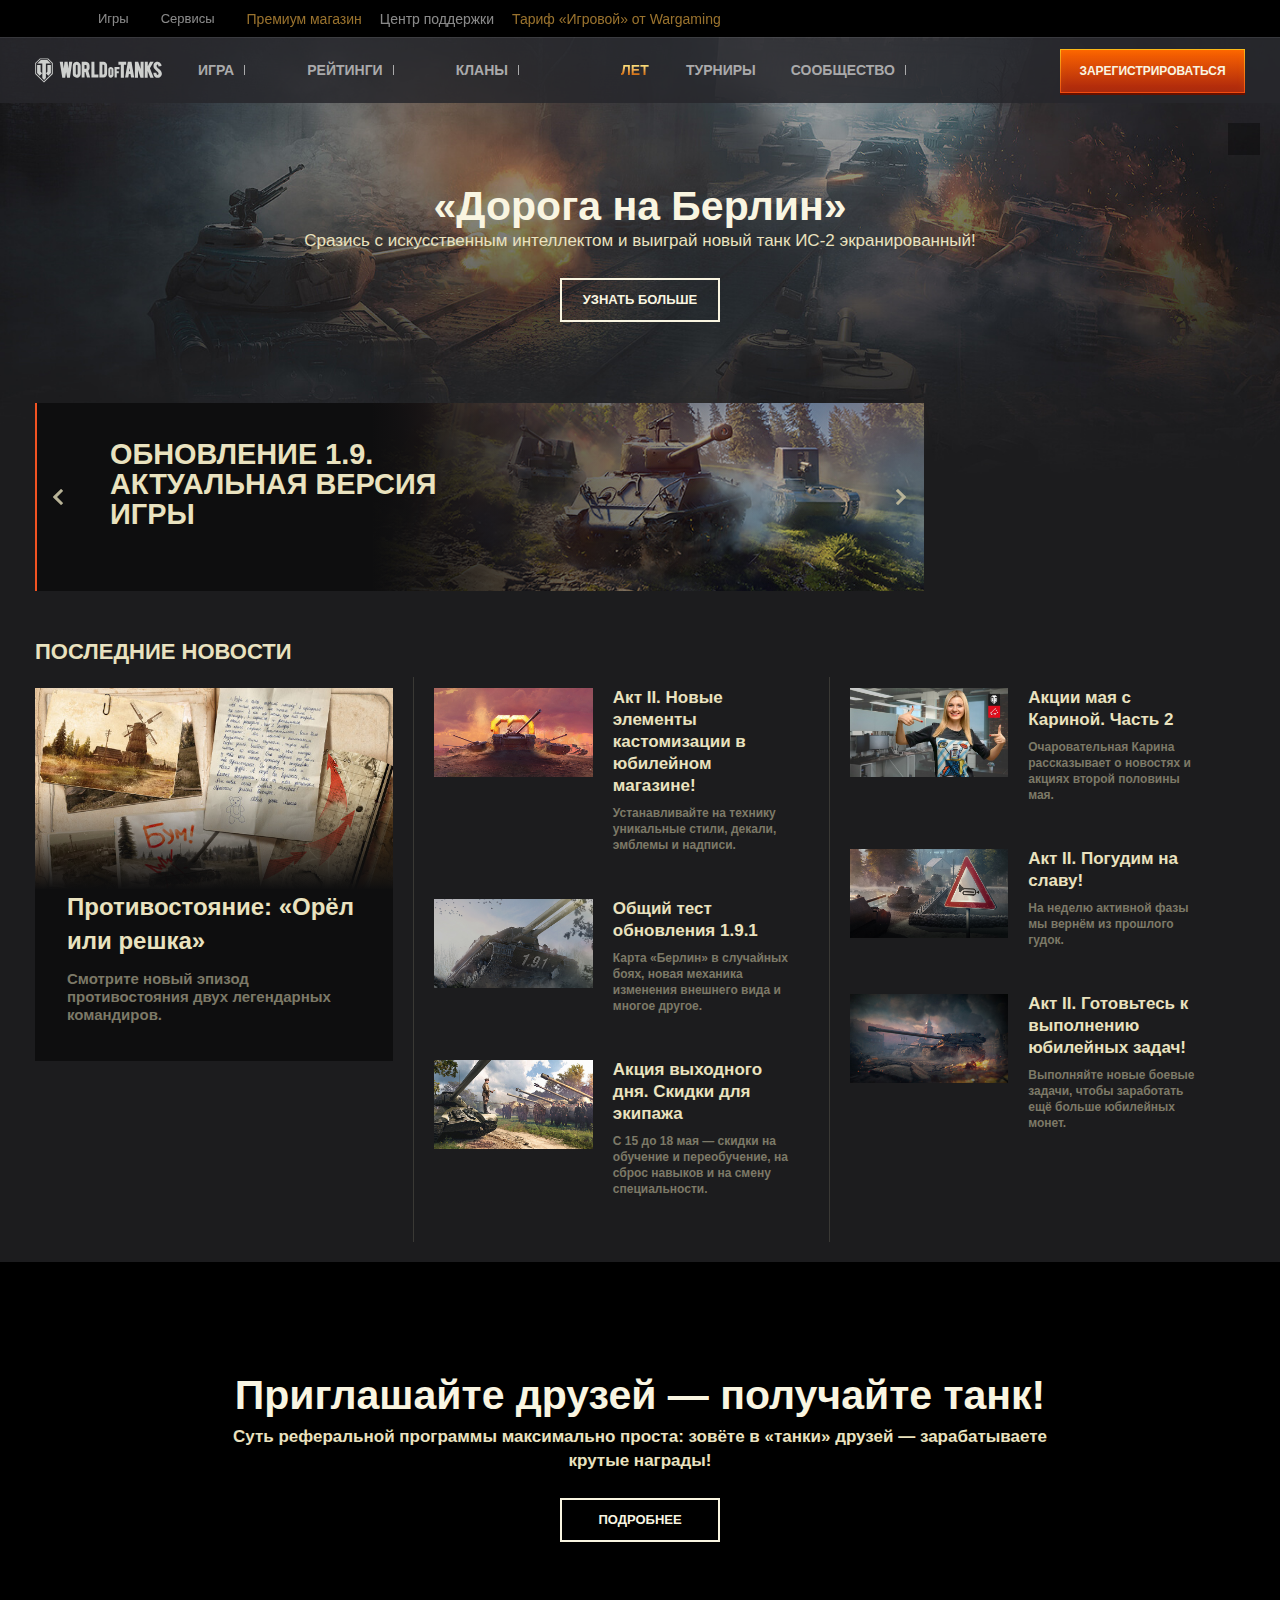
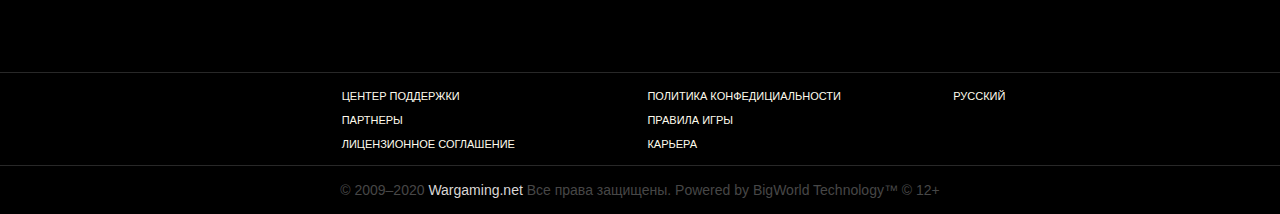
==== commit f80dfca7: "add block nav-wrap" ====
--- a/index.html
+++ b/index.html
@@ -540,19 +540,144 @@
                     <a href="#" class="registration__text">зарегистрироваться</a>
                 </div>
             </div>
-        </div>
-        <div class="cross"></div>
-        <div class="container-box">
-            <div class="promo-block">
-                <div class="limited-height">
-                    <div class="promo-title">
-                        <h3 class="promo-title__title">«Дорога на Берлин»</h3>
-                        <p class="promo-title__text">Сразись с искусственным интеллектом и выиграй новый танк ИС-2 экранированный!</p>
-                        <div class="learn-more">
-                            <a href="#" class="learn-more__text">узнать больше</a>
-                        </div>
-                    </div>
-                    <div class="logo-wot"></div>
+            <div class="nav-wrap">
+                <div class="nav-wrap__flex">
+                    <div class="nav-wrap__holder">
+                        <ul class="sub-menu">
+                            <li class="sub-menu__items">
+                                <a class="sub-menu__links" href="#">игра</a>
+                                <span class="sub-menu__cross"></span>
+                            </li>
+                            <ul class="nav-detail">
+                                <li class="nav-detail__items"><a class="nav-detail__links" href="#">Скачать игру</a></li>
+                                <li class="nav-detail__items"><a class="nav-detail__links" href="#">МЕДИА</a></li>
+                                <li class="nav-detail__items"><a class="nav-detail__links" href="#">Новости</a></li>
+                                <li class="nav-detail__items"><a class="nav-detail__links" href="#">Танковедение</a></li>
+                                <li class="nav-detail__items"><a class="nav-detail__links" href="#">Новичку</a></li>
+                                <li class="nav-detail__items"><a class="nav-detail__links" href="#">В разработке</a></li>
+                                <li class="nav-detail__items"><a class="nav-detail__links" href="#">Календарь событий</a></li>
+                                <li class="nav-detail__items"><a class="nav-detail__links" href="#">Руководство</a></li>
+                                <li class="nav-detail__items"><a class="nav-detail__links" href="#">Экономика</a></li>
+                                <li class="nav-detail__items"><a class="nav-detail__links" href="#">Достижения</a></li>
+                                <li class="nav-detail__items"><a class="nav-detail__links" href="#">Обновления</a></li>
+                                <li class="nav-detail__items"><a class="nav-detail__links" href="#">Безопасность</a></li>
+                            </ul>
+                            <li class="sub-menu__items">
+                                <a class="sub-menu__links" href="#">рейтинги</a>
+                                <span class="sub-menu__cross"></span>
+                            </li>
+                            <ul class="nav-detail">
+                                <li class="nav-detail__items"><a class="nav-detail__links" href="#">Скачать игру</a></li>
+                                <li class="nav-detail__items"><a class="nav-detail__links" href="#">МЕДИА</a></li>
+                                <li class="nav-detail__items"><a class="nav-detail__links" href="#">Новости</a></li>
+                                <li class="nav-detail__items"><a class="nav-detail__links" href="#">Танковедение</a></li>
+                                <li class="nav-detail__items"><a class="nav-detail__links" href="#">Новичку</a></li>
+                                <li class="nav-detail__items"><a class="nav-detail__links" href="#">В разработке</a></li>
+                                <li class="nav-detail__items"><a class="nav-detail__links" href="#">Календарь событий</a></li>
+                                <li class="nav-detail__items"><a class="nav-detail__links" href="#">Руководство</a></li>
+                                <li class="nav-detail__items"><a class="nav-detail__links" href="#">Экономика</a></li>
+                                <li class="nav-detail__items"><a class="nav-detail__links" href="#">Достижения</a></li>
+                                <li class="nav-detail__items"><a class="nav-detail__links" href="#">Обновления</a></li>
+                                <li class="nav-detail__items"><a class="nav-detail__links" href="#">Безопасность</a></li>
+                            </ul>
+                            <li class="sub-menu__items">
+                                <a class="sub-menu__links" href="#">кланы</a>
+                                <span class="sub-menu__cross"></span>
+                            </li>
+                            <ul class="nav-detail">
+                                <li class="nav-detail__items"><a class="nav-detail__links" href="#">Скачать игру</a></li>
+                                <li class="nav-detail__items"><a class="nav-detail__links" href="#">МЕДИА</a></li>
+                                <li class="nav-detail__items"><a class="nav-detail__links" href="#">Новости</a></li>
+                                <li class="nav-detail__items"><a class="nav-detail__links" href="#">Танковедение</a></li>
+                                <li class="nav-detail__items"><a class="nav-detail__links" href="#">Новичку</a></li>
+                                <li class="nav-detail__items"><a class="nav-detail__links" href="#">В разработке</a></li>
+                                <li class="nav-detail__items"><a class="nav-detail__links" href="#">Календарь событий</a></li>
+                                <li class="nav-detail__items"><a class="nav-detail__links" href="#">Руководство</a></li>
+                                <li class="nav-detail__items"><a class="nav-detail__links" href="#">Экономика</a></li>
+                                <li class="nav-detail__items"><a class="nav-detail__links" href="#">Достижения</a></li>
+                                <li class="nav-detail__items"><a class="nav-detail__links" href="#">Обновления</a></li>
+                                <li class="nav-detail__items"><a class="nav-detail__links" href="#">Безопасность</a></li>
+                            </ul>
+                            <li class="sub-menu__items">
+                                <a class="sub-menu__links" href="#">
+                                    <span class="sub-menu__logo"></span>
+                                    <span class="sub-menu__text">лет</span>
+                                </a>
+                            </li>
+                            <li class="sub-menu__items">
+                                <a class="sub-menu__links" href="#">турниры</a>
+                                <span class="sub-menu__cross"></span>
+                            </li>
+                            <ul class="nav-detail">
+                                <li class="nav-detail__items"><a class="nav-detail__links" href="#">Скачать игру</a></li>
+                                <li class="nav-detail__items"><a class="nav-detail__links" href="#">МЕДИА</a></li>
+                                <li class="nav-detail__items"><a class="nav-detail__links" href="#">Новости</a></li>
+                                <li class="nav-detail__items"><a class="nav-detail__links" href="#">Танковедение</a></li>
+                                <li class="nav-detail__items"><a class="nav-detail__links" href="#">Новичку</a></li>
+                                <li class="nav-detail__items"><a class="nav-detail__links" href="#">В разработке</a></li>
+                                <li class="nav-detail__items"><a class="nav-detail__links" href="#">Календарь событий</a></li>
+                                <li class="nav-detail__items"><a class="nav-detail__links" href="#">Руководство</a></li>
+                                <li class="nav-detail__items"><a class="nav-detail__links" href="#">Экономика</a></li>
+                                <li class="nav-detail__items"><a class="nav-detail__links" href="#">Достижения</a></li>
+                                <li class="nav-detail__items"><a class="nav-detail__links" href="#">Обновления</a></li>
+                                <li class="nav-detail__items"><a class="nav-detail__links" href="#">Безопасность</a></li>
+                            </ul>
+                            <li class="sub-menu__items">
+                                <a class="sub-menu__links" href="#">сообщество</a>
+                                <span class="sub-menu__cross"></span>
+                            </li>
+                            <ul class="nav-detail">
+                                <li class="nav-detail__items"><a class="nav-detail__links" href="#">Скачать игру</a></li>
+                                <li class="nav-detail__items"><a class="nav-detail__links" href="#">МЕДИА</a></li>
+                                <li class="nav-detail__items"><a class="nav-detail__links" href="#">Новости</a></li>
+                                <li class="nav-detail__items"><a class="nav-detail__links" href="#">Танковедение</a></li>
+                                <li class="nav-detail__items"><a class="nav-detail__links" href="#">Новичку</a></li>
+                                <li class="nav-detail__items"><a class="nav-detail__links" href="#">В разработке</a></li>
+                                <li class="nav-detail__items"><a class="nav-detail__links" href="#">Календарь событий</a></li>
+                                <li class="nav-detail__items"><a class="nav-detail__links" href="#">Руководство</a></li>
+                                <li class="nav-detail__items"><a class="nav-detail__links" href="#">Экономика</a></li>
+                                <li class="nav-detail__items"><a class="nav-detail__links" href="#">Достижения</a></li>
+                                <li class="nav-detail__items"><a class="nav-detail__links" href="#">Обновления</a></li>
+                                <li class="nav-detail__items"><a class="nav-detail__links" href="#">Безопасность</a></li>
+                            </ul>
+                        </ul>
+                        <div class="nav-wrap__block">
+                            <div class="nav-wrap__registration">
+                                <a class="nav-wrap__link" href="#">зарегистрироваться</a>
+                            </div>
+                        </div>
+                    </div>
+                    <div class="nav-wrap__jackdaw"></div>
+                </div>
+            </div>
+            <div class="nav">
+                <div class="nav-blocks">
+                    <div class="nav-blocks__items"></div>
+                    <div class="nav-blocks__items"></div>
+                    <div class="nav-blocks__items"></div>
+                </div>
+                <div class="nav-blocks">
+                    <img  class="nav-blocks__icon" src="./images/logo-wot/download.svg" alt="">
+                </div>
+                <div class="nav-blocks">
+                    <div class="nav-blocks__img"></div>
+                </div>
+            </div>
+        </div>
+        <div class="main-headlines">
+            <div class="cross"></div>
+            <div class="container-box">
+                <div class="promo-block">
+                    <div class="limited-height">
+                        <div class="promo-title">
+                            <h3 class="promo-title__title">«Дорога на Берлин»</h3>
+                            <p class="promo-title__text">Сразись с искусственным интеллектом и выиграй новый танк ИС-2 экранированный!</p>
+                            <div class="learn-more">
+                                <a href="#" class="learn-more__text">узнать больше</a>
+                            </div>
+                        </div>
+                        <div class="logo-wot"></div>
+                    </div>
                 </div>
             </div>
         </div>
@@ -594,6 +719,12 @@
                     <a href="#" class="premium-store"></a>
                 </span>
             </div>
+            <div class="mini-store">
+                <a href="#" class="premium-bag">
+                    <span class="premium-bag__img"></span>
+                    <p class="premium-bag__text">премиум магазин</p>
+                </a>
+            </div>
         </div>
     </section>
     <section class="latest-news">
@@ -601,11 +732,13 @@
             <header class="columns-header">
                 <h2 class="columns-header__title">последние новости</h2>
             </header>
-            <div class="flex-blcks">
+            <div class="flex-blocks">
                 <div class="three-columns">
                     <article class="small-news">
                         <a href="#" class="news-link">
-                            <span class="news-link__img"></span>
+                            <span class="news-link__img" style="background: url(./images/news-img/mortal-race-4.jpg) center/contain no-repeat;">
+                                <span class="news-link-shadow"></span>
+                            </span>
                         </a>
                         <div class="news-info">
                             <a href="#" class="text-news">
@@ -618,7 +751,9 @@
                 <div class="three-columns">
                     <article class="small-news">
                         <a href="#" class="news-link">
-                            <span class="news-link__img"></span>
+                            <span class="news-link__img">
+                                <span class="news-link-shadow"></span>
+                            </span>
                         </a>
                         <div class="news-info">
                             <a href="#" class="text-news">
@@ -629,7 +764,9 @@
                     </article>
                     <article class="small-news">
                         <a href="#" class="news-link">
-                            <span class="news-link__img" style="background: url(./images/news-img/wot_1.9.1_615x346.jpg) center/contain no-repeat;"></span>
+                            <span class="news-link__img" style="background: url(./images/news-img/wot_1.9.1_615x346.jpg) center/contain no-repeat;">
+                                <span class="news-link-shadow"></span>
+                            </span>
                         </a>
                         <div class="news-info">
                             <a href="#" class="text-news">
@@ -640,7 +777,9 @@
                     </article>
                     <article class="small-news">
                         <a href="#" class="news-link">
-                            <span class="news-link__img" style="background: url(./images/news-img/ekipazh1.jpg) center/contain no-repeat;"></span>
+                            <span class="news-link__img" style="background: url(./images/news-img/ekipazh1.jpg) center/contain no-repeat;">
+                                <span class="news-link-shadow"></span>
+                            </span>
                         </a>
                         <div class="news-info">
                             <a href="#" class="text-news">
@@ -653,7 +792,9 @@
                 <div class="three-columns">
                     <article class="small-news">
                         <a href="#" class="news-link">
-                            <span class="news-link__img" style="background: url(./images/news-img/1_5oifsmi_615x.jpg) center/contain no-repeat;"></span>
+                            <span class="news-link__img" style="background: url(./images/news-img/1_5oifsmi_615x.jpg) center/contain no-repeat;">
+                                <span class="news-link-shadow"></span>
+                            </span>
                         </a>
                         <div class="news-info">
                             <a href="#" class="text-news">
@@ -664,7 +805,9 @@
                     </article>
                     <article class="small-news">
                         <a href="#" class="news-link">
-                            <span class="news-link__img" style="background: url(./images/news-img/gudok_615x346.jpg) center/contain no-repeat;"></span>
+                            <span class="news-link__img" style="background: url(./images/news-img/gudok_615x346.jpg) center/contain no-repeat;">
+                                <span class="news-link-shadow"></span>
+                            </span>
                         </a>
                         <div class="news-info">
                             <a href="#" class="text-news">
@@ -675,7 +818,9 @@
                     </article>
                     <article class="small-news">
                         <a href="#" class="news-link">
-                            <span class="news-link__img" style="background: url(./images/news-img/bm_615.jpg) center/contain no-repeat;"></span>
+                            <span class="news-link__img" style="background: url(./images/news-img/bm_615.jpg) center/contain no-repeat;">
+                                <span class="news-link-shadow"></span>
+                            </span>
                         </a>
                         <div class="news-info">
                             <a href="#" class="text-news">
@@ -688,5 +833,49 @@
             </div>
         </div>
     </section>
+    <div class="between-blocks">
+        <section class="about-invite" style="background: url(./images/title-bacground/referal-2019.jpg) center/cover;">
+            <div class="container-size">
+                <div class="promo-block">
+                    <h3 class="promo-block__title">Приглашайте друзей — получайте танк!</h3>
+                    <p class="promo-block__text">Суть реферальной программы максимально проста: зовёте в «танки» друзей — зарабатываете крутые награды!</p>
+                    <div class="learn-more">
+                        <a href="#" class="learn-more__text">подробнее</a>
+                    </div>
+                </div>
+            </div>
+        </section>
+    </div>
+    <footer class="footer-wrap">
+        <div class="footer-center">
+            <div class="footer-list">
+                <div class="footer-logo"></div>
+                <ul class="footer-menu">
+                    <li class="footer-menu_item">
+                        <a href="#" class="footer-menu_item__text">центер поддержки</a>
+                    </li>
+                    <li class="footer-menu_item">
+                        <a href="#" class="footer-menu_item__text">партнеры</a>
+                    </li>
+                    <li class="footer-menu_item">
+                        <a href="#" class="footer-menu_item__text">лицензионное соглашение</a>
+                    </li>
+                    <li class="footer-menu_item">
+                        <a href="#" class="footer-menu_item__text">политика конфедициальности</a>
+                    </li>
+                    <li class="footer-menu_item">
+                        <a href="#" class="footer-menu_item__text">правила игры</a>
+                    </li>
+                    <li class="footer-menu_item">
+                        <a href="#" class="footer-menu_item__text">карьера</a>
+                    </li>
+                    <li class="footer-menu_item">
+                        <a href="#" class="footer-menu_item__text">русский</a>
+                    </li>
+                </ul>
+            </div>
+        </div>
+        <div class="rights-reserved">© 2009–2020 <span class="footer-cop"><a href="#" class="footer-cop__link">Wargaming.net</a></span> Все права защищены. Powered by BigWorld Technology™ © 12+</div>
+    </footer>
 </body>
 </html>--- a/style/style.css
+++ b/style/style.css
@@ -3,21 +3,25 @@
 * {
   padding: 0;
   margin: 0;
-  border: 0; }
+  border: 0;
+}
 
 *, *:before, *:after {
-  -moz-box-sizing: border-box;
   -webkit-box-sizing: border-box;
-  box-sizing: border-box; }
+  box-sizing: border-box;
+}
 
 :focus, :active {
-  outline: none; }
+  outline: none;
+}
 
 a:focus, a:active {
-  outline: none; }
+  outline: none;
+}
 
 nav, footer, header, aside {
-  display: block; }
+  display: block;
+}
 
 html, body {
   height: 100%;
@@ -27,128 +31,160 @@
   font-size: 14px;
   -ms-text-size-adjust: 100%;
   -moz-text-size-adjust: 100%;
-  -webkit-text-size-adjust: 100%; }
+  -webkit-text-size-adjust: 100%;
+}
 
 input, button, textarea {
-  font-family: inherit; }
+  font-family: inherit;
+}
 
 input::-ms-clear {
-  display: none; }
+  display: none;
+}
 
 button {
-  cursor: pointer; }
+  cursor: pointer;
+}
 
 button::-moz-focus-inner {
   padding: 0;
-  border: 0; }
+  border: 0;
+}
 
 a, a:visited {
-  text-decoration: none; }
+  text-decoration: none;
+}
 
 a:hover {
-  text-decoration: none; }
+  text-decoration: none;
+}
 
 ul li {
-  list-style: none; }
+  list-style: none;
+}
 
 img {
-  vertical-align: top; }
+  vertical-align: top;
+}
 
 h1, h2, h3, h4, h5, h6 {
   font-size: inherit;
-  font-weight: 400; }
+  font-weight: 400;
+}
 
 /*--------------------*/
 @font-face {
-  font-family: 'Open-Sans';
-  src: url("../fonts/KFOmCnqEu92Fr1Mu4mxK.ttf") format(ttf); }
-
-.common-header .common_menu .left_menu .additional_tab .logo, .common-header .common_menu .left_menu .additional_tab .showcase, .common-header .common_menu .left_menu .static-menu__text {
+  font-family: "Open-Sans";
+  src: url("../fonts/KFOmCnqEu92Fr1Mu4mxK.ttf") format(ttf);
+}
+.common-header .common_menu .left_menu .static-menu__text, .common-header .common_menu .left_menu .additional_tab .showcase, .common-header .common_menu .left_menu .additional_tab .logo {
   display: -webkit-box;
   display: -ms-flexbox;
   display: flex;
   -webkit-box-align: center;
-  -ms-flex-align: center;
-  align-items: center; }
+      -ms-flex-align: center;
+          align-items: center;
+}
 
 body {
-  background: #1C1C1E; }
+  background: #1C1C1E;
+}
+
+* {
+  font-family: Arial, Helvetica, sans-serif;
+}
 
 .common-header {
   width: 100%;
   height: 37px;
-  background: black; }
-  .common-header .common_menu {
-    padding: 0 10px;
-    height: 100%; }
-    .common-header .common_menu .left_menu {
-      font-family: Arial, Helvetica, sans-serif;
-      height: 100%;
-      display: -webkit-box;
-      display: -ms-flexbox;
-      display: flex; }
-      .common-header .common_menu .left_menu .additional_tab {
-        height: 100%;
-        display: -webkit-box;
-        display: -ms-flexbox;
-        display: flex; }
-        .common-header .common_menu .left_menu .additional_tab .logo {
-          height: 100%;
-          margin-right: 18px; }
-          .common-header .common_menu .left_menu .additional_tab .logo__item {
-            background: url("https://cdn-cm.gcdn.co/img/main_sprite_1.1.16.svg");
-            background-position: 0% 1660px;
-            display: block;
-            height: 15px;
-            width: 70px;
-            opacity: .6; }
-          .common-header .common_menu .left_menu .additional_tab .logo:hover .logo__item {
-            opacity: .9; }
-        .common-header .common_menu .left_menu .additional_tab .showcase {
-          margin-right: 18px;
-          cursor: pointer; }
-          .common-header .common_menu .left_menu .additional_tab .showcase__text {
-            font-size: 13px;
-            color: #e5e5e5;
-            opacity: .6; }
-          .common-header .common_menu .left_menu .additional_tab .showcase__check-mark {
-            background: url("https://cdn-cm.gcdn.co/img/main_sprite_1.1.16.svg");
-            background-position: 0 -570px;
-            opacity: .6;
-            width: 7px;
-            height: 4px;
-            margin-left: 7px;
-            margin-top: 3px; }
-          .common-header .common_menu .left_menu .additional_tab .showcase .rotate {
-            -webkit-transform: rotate(180deg);
-            -ms-transform: rotate(180deg);
-            transform: rotate(180deg); }
-          .common-header .common_menu .left_menu .additional_tab .showcase:hover .showcase__text {
-            -webkit-transition: opacity ease-in-out 0.07s;
-            -o-transition: opacity ease-in-out 0.07s;
-            transition: opacity ease-in-out 0.07s;
-            opacity: .9; }
-          .common-header .common_menu .left_menu .additional_tab .showcase:hover .showcase__check-mark {
-            -webkit-transition: opacity ease-in-out 0.07s;
-            -o-transition: opacity ease-in-out 0.07s;
-            transition: opacity ease-in-out 0.07s;
-            opacity: .9; }
-      .common-header .common_menu .left_menu .static-menu {
-        display: -webkit-box;
-        display: -ms-flexbox;
-        display: flex; }
-        .common-header .common_menu .left_menu .static-menu__text {
-          height: 100%;
-          color: #ffbe4c;
-          opacity: .6;
-          margin-right: 18px; }
-        .common-header .common_menu .left_menu .static-menu__text:nth-child(2) {
-          color: #e5e5e5; }
-        .common-header .common_menu .left_menu .static-menu__text:hover {
-          -webkit-transition: opacity ease-in-out 0.07s;
-          -o-transition: opacity ease-in-out 0.07s;
-          transition: opacity ease-in-out 0.07s;
-          opacity: .9; }
+  background: black;
+}
+.common-header .common_menu {
+  padding: 0 10px;
+  height: 100%;
+}
+.common-header .common_menu .left_menu {
+  height: 100%;
+  display: -webkit-box;
+  display: -ms-flexbox;
+  display: flex;
+}
+.common-header .common_menu .left_menu .additional_tab {
+  height: 100%;
+  display: -webkit-box;
+  display: -ms-flexbox;
+  display: flex;
+}
+.common-header .common_menu .left_menu .additional_tab .logo {
+  height: 100%;
+  margin-right: 18px;
+}
+.common-header .common_menu .left_menu .additional_tab .logo__item {
+  background: url("https://cdn-cm.gcdn.co/img/main_sprite_1.1.16.svg");
+  background-position: 0% 1660px;
+  display: block;
+  height: 15px;
+  width: 70px;
+  opacity: 0.6;
+}
+.common-header .common_menu .left_menu .additional_tab .logo:hover .logo__item {
+  opacity: 0.9;
+}
+.common-header .common_menu .left_menu .additional_tab .showcase {
+  margin-right: 18px;
+  cursor: pointer;
+}
+.common-header .common_menu .left_menu .additional_tab .showcase__text {
+  font-size: 13px;
+  color: #e5e5e5;
+  opacity: 0.6;
+}
+.common-header .common_menu .left_menu .additional_tab .showcase__check-mark {
+  background: url("https://cdn-cm.gcdn.co/img/main_sprite_1.1.16.svg");
+  background-position: 0 -570px;
+  opacity: 0.6;
+  width: 7px;
+  height: 4px;
+  margin-left: 7px;
+  margin-top: 3px;
+}
+.common-header .common_menu .left_menu .additional_tab .showcase .rotate {
+  -webkit-transform: rotate(180deg);
+      -ms-transform: rotate(180deg);
+          transform: rotate(180deg);
+}
+.common-header .common_menu .left_menu .additional_tab .showcase:hover .showcase__text {
+  -webkit-transition: opacity ease-in-out 0.07s;
+  -o-transition: opacity ease-in-out 0.07s;
+  transition: opacity ease-in-out 0.07s;
+  opacity: 0.9;
+}
+.common-header .common_menu .left_menu .additional_tab .showcase:hover .showcase__check-mark {
+  -webkit-transition: opacity ease-in-out 0.07s;
+  -o-transition: opacity ease-in-out 0.07s;
+  transition: opacity ease-in-out 0.07s;
+  opacity: 0.9;
+}
+.common-header .common_menu .left_menu .static-menu {
+  display: -webkit-box;
+  display: -ms-flexbox;
+  display: flex;
+}
+.common-header .common_menu .left_menu .static-menu__text {
+  height: 100%;
+  color: #ffbe4c;
+  opacity: 0.6;
+  margin-right: 18px;
+}
+.common-header .common_menu .left_menu .static-menu__text:nth-child(2) {
+  color: #e5e5e5;
+}
+.common-header .common_menu .left_menu .static-menu__text:hover {
+  -webkit-transition: opacity ease-in-out 0.07s;
+  -o-transition: opacity ease-in-out 0.07s;
+  transition: opacity ease-in-out 0.07s;
+  opacity: 0.9;
+}
 
 .dropdown {
   height: 430px;
@@ -160,788 +196,1509 @@
   pointer-events: none;
   position: absolute;
   z-index: 52;
-  top: 0; }
-  .dropdown .shadow-block {
-    background: -webkit-gradient(linear, left top, right top, from(rgba(0, 0, 0, 0.075)), color-stop(50%, rgba(0, 0, 0, 0.349)), to(rgba(0, 0, 0, 0.275)));
-    background: -webkit-linear-gradient(left, rgba(0, 0, 0, 0.075) 0%, rgba(0, 0, 0, 0.349) 50%, rgba(0, 0, 0, 0.275) 100%);
-    background: -o-linear-gradient(left, rgba(0, 0, 0, 0.075) 0%, rgba(0, 0, 0, 0.349) 50%, rgba(0, 0, 0, 0.275) 100%);
-    background: linear-gradient(90deg, rgba(0, 0, 0, 0.075) 0%, rgba(0, 0, 0, 0.349) 50%, rgba(0, 0, 0, 0.275) 100%);
-    position: absolute;
-    height: 145px;
-    width: 100%; }
-    .dropdown .shadow-block .main-dropdown {
-      margin: 0 auto;
-      height: 100%;
-      width: 955px; }
-      .dropdown .shadow-block .main-dropdown .showcase-list {
-        display: -webkit-box;
-        display: -ms-flexbox;
-        display: flex;
-        -webkit-box-pack: center;
-        -ms-flex-pack: center;
-        justify-content: center; }
-        .dropdown .shadow-block .main-dropdown .showcase-list__items {
-          width: 115px;
-          height: 78px;
-          cursor: pointer;
-          margin-top: 30px;
-          margin-right: 40px; }
-          .dropdown .shadow-block .main-dropdown .showcase-list__items .content-change {
-            display: block; }
-            .dropdown .shadow-block .main-dropdown .showcase-list__items .content-change__logo {
-              display: block; }
-              .dropdown .shadow-block .main-dropdown .showcase-list__items .content-change__logo svg {
-                display: block;
-                margin: 0 auto; }
-                .dropdown .shadow-block .main-dropdown .showcase-list__items .content-change__logo svg .showcase-list__items:hover .change-color {
-                  fill: blue; }
-            .dropdown .shadow-block .main-dropdown .showcase-list__items .content-change__text {
-              font-family: Arial, Helvetica, sans-serif;
-              color: #9B9B9B;
-              display: block;
-              margin-top: 15px;
-              text-align: center;
-              font-size: 14px; }
-        .dropdown .shadow-block .main-dropdown .showcase-list__items:nth-child(3) {
-          width: 120px; }
-          .dropdown .shadow-block .main-dropdown .showcase-list__items:nth-child(3) .content-change__text {
-            margin-top: 19px; }
-        .dropdown .shadow-block .main-dropdown .showcase-list__items:nth-child(5) {
-          width: 120px; }
-          .dropdown .shadow-block .main-dropdown .showcase-list__items:nth-child(5) .content-change__logo {
-            margin-top: 6px; }
-          .dropdown .shadow-block .main-dropdown .showcase-list__items:nth-child(5) .content-change__text {
-            margin-top: 24px; }
-        .dropdown .shadow-block .main-dropdown .showcase-list__items:nth-child(6) {
-          width: 120px;
-          margin-right: 0; }
-          .dropdown .shadow-block .main-dropdown .showcase-list__items:nth-child(6) .content-change__logo {
-            margin-top: 10px; }
-          .dropdown .shadow-block .main-dropdown .showcase-list__items:nth-child(6) .content-change__text {
-            margin-top: 24px; }
-  .dropdown .group-blocks {
-    padding-top: 145px; }
-    .dropdown .group-blocks .media-block {
-      height: 285px;
-      width: 100%; }
-      .dropdown .group-blocks .media-block .container {
-        height: 100%;
-        width: 1024px;
-        display: -webkit-box;
-        display: -ms-flexbox;
-        display: flex;
-        margin: 0 auto; }
-        .dropdown .group-blocks .media-block .container .media-content {
-          width: 390px;
-          height: 100%;
-          margin: 0 10px 0 5px; }
-          .dropdown .group-blocks .media-block .container .media-content:nth-child(1) {
-            display: -webkit-box;
-            display: -ms-flexbox;
-            display: flex;
-            -webkit-box-pack: center;
-            -ms-flex-pack: center;
-            justify-content: center;
-            -webkit-box-align: center;
-            -ms-flex-align: center;
-            align-items: center; }
-          .dropdown .group-blocks .media-block .container .media-content:nth-child(2) {
-            background-color: rgba(0, 0, 0, 0.055); }
-          .dropdown .group-blocks .media-block .container .media-content__logo-game {
-            background: url("../images/media-logo/Wc9we6f7SWeZPExOChwGRA.svg") no-repeat;
-            width: 170px;
-            height: 110px; }
-        .dropdown .group-blocks .media-block .container .combine {
-          display: -webkit-box;
-          display: -ms-flexbox;
-          display: flex; }
-          .dropdown .group-blocks .media-block .container .combine .combine-content {
-            font-family: Arial, Helvetica, sans-serif;
-            width: 370px; }
-            .dropdown .group-blocks .media-block .container .combine .combine-content:nth-child(1) {
-              background: rgba(0, 0, 0, 0.13);
-              padding: 55px 20px 0;
-              width: 340px; }
-            .dropdown .group-blocks .media-block .container .combine .combine-content:nth-child(2) {
-              background-color: rgba(0, 0, 0, 0.185);
-              padding: 55px 20px 0;
-              width: 266px; }
-              .dropdown .group-blocks .media-block .container .combine .combine-content:nth-child(2) .combine-content__title {
-                margin: 0 0 23px 9px; }
-            .dropdown .group-blocks .media-block .container .combine .combine-content__title {
-              text-transform: uppercase;
-              color: #f25322;
-              font-size: 16px;
-              margin-bottom: 18px; }
-            .dropdown .group-blocks .media-block .container .combine .combine-content__text {
-              font-size: 14px;
-              color: #e5e5e5;
-              line-height: 23px; }
-            .dropdown .group-blocks .media-block .container .combine .combine-content .platforms {
-              display: -webkit-box;
-              display: -ms-flexbox;
-              display: flex; }
-              .dropdown .group-blocks .media-block .container .combine .combine-content .platforms .platform {
-                display: -webkit-box;
-                display: -ms-flexbox;
-                display: flex;
-                margin: 15px 23px 0 0; }
-                .dropdown .group-blocks .media-block .container .combine .combine-content .platforms .platform__logo {
-                  background: url("https://cdn-cm.gcdn.co/img/main_sprite_1.1.16.svg");
-                  background-position: 0 -3180px;
-                  margin-right: 4px;
-                  width: 11px;
-                  height: 15px; }
-                .dropdown .group-blocks .media-block .container .combine .combine-content .platforms .platform__text {
-                  text-transform: uppercase;
-                  font-size: 12px;
-                  margin-top: 2px;
-                  color: #e5e5e5; }
-                .dropdown .group-blocks .media-block .container .combine .combine-content .platforms .platform:nth-child(2) .platform__logo {
-                  background-position: 0 -60px; }
-                .dropdown .group-blocks .media-block .container .combine .combine-content .platforms .platform:nth-child(2) .platform__logo {
-                  background-position: 0 -30px;
-                  width: 13px; }
-                .dropdown .group-blocks .media-block .container .combine .combine-content .platforms .platform:nth-child(3) .platform__logo {
-                  background-position: 0 -60px; }
-                .dropdown .group-blocks .media-block .container .combine .combine-content .platforms .platform:nth-child(4) .platform__logo {
-                  background-position: 0 -60px; }
-            .dropdown .group-blocks .media-block .container .combine .combine-content .list-links__items {
-              margin-bottom: 12px; }
-              .dropdown .group-blocks .media-block .container .combine .combine-content .list-links__items .link-point {
-                font-size: 13px;
-                color: #e5e5e5;
-                display: -webkit-box;
-                display: -ms-flexbox;
-                display: flex; }
-              .dropdown .group-blocks .media-block .container .combine .combine-content .list-links__items .point {
-                background-color: #e5e5e5;
-                margin: 6px 7px 0 0;
-                border-radius: 50%;
-                display: block;
-                width: 2px;
-                height: 2px; }
-              .dropdown .group-blocks .media-block .container .combine .combine-content .list-links__items .bottom-frame {
-                border-bottom: 1px solid #e5e5e500; }
-                .dropdown .group-blocks .media-block .container .combine .combine-content .list-links__items .bottom-frame:hover {
-                  border-bottom: 1px solid #e5e5e5; }
-    .dropdown .group-blocks:nth-child(2) {
-      background: url(../images/list-logo/0.jpg) 51%; }
-    .dropdown .group-blocks:nth-child(3) {
-      background: url(../images/list-logo/1.jpg) 51%;
-      display: none; }
-      .dropdown .group-blocks:nth-child(3) .media-block .container .combine .combine-content__title {
-        color: #00cbcd; }
-      .dropdown .group-blocks:nth-child(3) .media-block .container .media-content__logo-game {
-        background: url("../images/media-logo/ajCX6d89TnSui2OA3TeFEQ.svg") no-repeat; }
-    .dropdown .group-blocks:nth-child(4) {
-      background: url(../images/list-logo/2.jpg) 51%;
-      display: none; }
-      .dropdown .group-blocks:nth-child(4) .media-block .container .combine .combine-content__title {
-        color: #1e5aff; }
-      .dropdown .group-blocks:nth-child(4) .media-block .container .combine .combine-content .platforms .platform:nth-child(2) .platform__logo {
-        background-position: 0% 1660px;
-        width: 70px; }
-      .dropdown .group-blocks:nth-child(4) .media-block .container .media-content__logo-game {
-        background: url("../images/media-logo/FTVUgYTtSDKax6W2wTcuGQ.svg") no-repeat; }
-    .dropdown .group-blocks:nth-child(5) {
-      background: url(../images/list-logo/3.jpg) 51%;
-      display: none; }
-      .dropdown .group-blocks:nth-child(5) .media-block .container .combine .combine-content__title {
-        color: #f49511; }
-      .dropdown .group-blocks:nth-child(5) .media-block .container .media-content__logo-game {
-        background: url("../images/media-logo/yv3mgkbvSU2cyr-hoYm-RA.svg") no-repeat; }
-    .dropdown .group-blocks:nth-child(6) {
-      background: url(../images/list-logo/4.jpg) 51%;
-      display: none; }
-      .dropdown .group-blocks:nth-child(6) .media-block .container .combine .combine-content__title {
-        color: #ffc83c; }
-      .dropdown .group-blocks:nth-child(6) .media-block .container .media-content__logo-game {
-        background: url("../images/media-logo/xqT9r-laSye-MXwf9nOSBQ.svg") no-repeat;
-        width: 100%;
-        height: 100%; }
-    .dropdown .group-blocks:nth-child(7) {
-      background: url(../images/list-logo/5.jpg) 51%;
-      display: none; }
-      .dropdown .group-blocks:nth-child(7) .media-block .container .combine .combine-content__title {
-        color: #d19834; }
-      .dropdown .group-blocks:nth-child(7) .media-block .container .media-content__logo-game {
-        background: url("../images/media-logo/2A13Rhr2T1uWz-gj_ENzjQ.svg") no-repeat;
-        width: 210px;
-        height: 35px; }
+  top: 0;
+}
+.dropdown .shadow-block {
+  background: -webkit-gradient(linear, left top, right top, from(rgba(0, 0, 0, 0.075)), color-stop(50%, rgba(0, 0, 0, 0.349)), to(rgba(0, 0, 0, 0.275)));
+  background: -o-linear-gradient(left, rgba(0, 0, 0, 0.075) 0%, rgba(0, 0, 0, 0.349) 50%, rgba(0, 0, 0, 0.275) 100%);
+  background: linear-gradient(90deg, rgba(0, 0, 0, 0.075) 0%, rgba(0, 0, 0, 0.349) 50%, rgba(0, 0, 0, 0.275) 100%);
+  position: absolute;
+  height: 145px;
+  width: 100%;
+}
+.dropdown .shadow-block .main-dropdown {
+  margin: 0 auto;
+  height: 100%;
+  width: 100%;
+}
+.dropdown .shadow-block .main-dropdown .showcase-list {
+  display: -webkit-box;
+  display: -ms-flexbox;
+  display: flex;
+  -webkit-box-pack: center;
+      -ms-flex-pack: center;
+          justify-content: center;
+}
+.dropdown .shadow-block .main-dropdown .showcase-list__items {
+  width: 11.75%;
+  max-width: 118px;
+  height: 78px;
+  cursor: pointer;
+  margin-top: 30px;
+  margin-right: 40px;
+}
+.dropdown .shadow-block .main-dropdown .showcase-list__items .content-change {
+  display: block;
+}
+.dropdown .shadow-block .main-dropdown .showcase-list__items .content-change__logo {
+  display: block;
+}
+.dropdown .shadow-block .main-dropdown .showcase-list__items .content-change__logo svg {
+  display: block;
+  margin: 0 auto;
+}
+.dropdown .shadow-block .main-dropdown .showcase-list__items .content-change__logo svg .showcase-list__items:hover .change-color {
+  fill: blue;
+}
+.dropdown .shadow-block .main-dropdown .showcase-list__items .content-change__text {
+  color: #9B9B9B;
+  display: block;
+  margin-top: 15px;
+  text-align: center;
+  font-size: 14px;
+}
+.dropdown .shadow-block .main-dropdown .showcase-list__items:nth-child(3) {
+  width: 120px;
+}
+.dropdown .shadow-block .main-dropdown .showcase-list__items:nth-child(3) .content-change__text {
+  margin-top: 19px;
+}
+.dropdown .shadow-block .main-dropdown .showcase-list__items:nth-child(5) {
+  width: 120px;
+}
+.dropdown .shadow-block .main-dropdown .showcase-list__items:nth-child(5) .content-change__logo {
+  margin-top: 6px;
+}
+.dropdown .shadow-block .main-dropdown .showcase-list__items:nth-child(5) .content-change__text {
+  margin-top: 24px;
+}
+.dropdown .shadow-block .main-dropdown .showcase-list__items:nth-child(6) {
+  width: 120px;
+  margin-right: 0;
+}
+.dropdown .shadow-block .main-dropdown .showcase-list__items:nth-child(6) .content-change__logo {
+  margin-top: 10px;
+}
+.dropdown .shadow-block .main-dropdown .showcase-list__items:nth-child(6) .content-change__text {
+  margin-top: 24px;
+}
+.dropdown .group-blocks {
+  padding-top: 145px;
+}
+.dropdown .group-blocks .media-block {
+  height: 285px;
+  width: 100%;
+}
+.dropdown .group-blocks .media-block .container {
+  height: 100%;
+  width: 100%;
+  max-width: 995px;
+  display: -webkit-box;
+  display: -ms-flexbox;
+  display: flex;
+  margin: 0 auto;
+}
+.dropdown .group-blocks .media-block .container .media-content {
+  width: 38%;
+  max-width: 390px;
+  height: 100%;
+  margin: 0 10px 0 5px;
+}
+.dropdown .group-blocks .media-block .container .media-content:nth-child(1) {
+  display: -webkit-box;
+  display: -ms-flexbox;
+  display: flex;
+  -webkit-box-pack: center;
+      -ms-flex-pack: center;
+          justify-content: center;
+  -webkit-box-align: center;
+      -ms-flex-align: center;
+          align-items: center;
+}
+.dropdown .group-blocks .media-block .container .media-content:nth-child(2) {
+  background-color: rgba(0, 0, 0, 0.055);
+}
+.dropdown .group-blocks .media-block .container .media-content__logo-game {
+  background: url("../images/media-logo/Wc9we6f7SWeZPExOChwGRA.svg") no-repeat;
+  width: 80%;
+  max-width: 200px;
+  height: 110px;
+}
+.dropdown .group-blocks .media-block .container .combine {
+  display: -webkit-box;
+  display: -ms-flexbox;
+  display: flex;
+}
+.dropdown .group-blocks .media-block .container .combine .combine-content {
+  width: 370px;
+}
+.dropdown .group-blocks .media-block .container .combine .combine-content:nth-child(1) {
+  background: rgba(0, 0, 0, 0.13);
+  padding: 55px 20px 0;
+  width: 60%;
+  max-width: 340px;
+}
+.dropdown .group-blocks .media-block .container .combine .combine-content:nth-child(2) {
+  background-color: rgba(0, 0, 0, 0.185);
+  padding: 55px 20px 0;
+  width: 266px;
+}
+.dropdown .group-blocks .media-block .container .combine .combine-content:nth-child(2) .combine-content__title {
+  margin: 0 0 23px 9px;
+}
+.dropdown .group-blocks .media-block .container .combine .combine-content__title {
+  text-transform: uppercase;
+  color: #f25322;
+  font-size: 16px;
+  margin-bottom: 18px;
+}
+.dropdown .group-blocks .media-block .container .combine .combine-content__text {
+  font-size: 14px;
+  color: #e5e5e5;
+  line-height: 23px;
+}
+.dropdown .group-blocks .media-block .container .combine .combine-content .platforms {
+  display: -webkit-box;
+  display: -ms-flexbox;
+  display: flex;
+}
+.dropdown .group-blocks .media-block .container .combine .combine-content .platforms .platform {
+  display: -webkit-box;
+  display: -ms-flexbox;
+  display: flex;
+  margin: 15px 23px 0 0;
+}
+.dropdown .group-blocks .media-block .container .combine .combine-content .platforms .platform__logo {
+  background: url("https://cdn-cm.gcdn.co/img/main_sprite_1.1.16.svg");
+  background-position: 0 -3180px;
+  margin-right: 4px;
+  width: 11px;
+  height: 15px;
+}
+.dropdown .group-blocks .media-block .container .combine .combine-content .platforms .platform__text {
+  text-transform: uppercase;
+  font-size: 12px;
+  margin-top: 2px;
+  color: #e5e5e5;
+}
+.dropdown .group-blocks .media-block .container .combine .combine-content .platforms .platform:nth-child(2) .platform__logo {
+  background-position: 0 -60px;
+}
+.dropdown .group-blocks .media-block .container .combine .combine-content .platforms .platform:nth-child(2) .platform__logo {
+  background-position: 0 -30px;
+  width: 13px;
+}
+.dropdown .group-blocks .media-block .container .combine .combine-content .platforms .platform:nth-child(3) .platform__logo {
+  background-position: 0 -60px;
+}
+.dropdown .group-blocks .media-block .container .combine .combine-content .platforms .platform:nth-child(4) .platform__logo {
+  background-position: 0 -60px;
+}
+.dropdown .group-blocks .media-block .container .combine .combine-content .list-links__items {
+  margin-bottom: 12px;
+}
+.dropdown .group-blocks .media-block .container .combine .combine-content .list-links__items .link-point {
+  font-size: 13px;
+  color: #e5e5e5;
+  display: -webkit-box;
+  display: -ms-flexbox;
+  display: flex;
+}
+.dropdown .group-blocks .media-block .container .combine .combine-content .list-links__items .point {
+  background-color: #e5e5e5;
+  margin: 6px 7px 0 0;
+  border-radius: 50%;
+  display: block;
+  width: 2px;
+  height: 2px;
+}
+.dropdown .group-blocks .media-block .container .combine .combine-content .list-links__items .bottom-frame {
+  border-bottom: 1px solid #e5e5e500;
+}
+.dropdown .group-blocks .media-block .container .combine .combine-content .list-links__items .bottom-frame:hover {
+  border-bottom: 1px solid #e5e5e5;
+}
+.dropdown .group-blocks:nth-child(2) {
+  background: url(../images/list-logo/0.jpg) 51%;
+}
+.dropdown .group-blocks:nth-child(3) {
+  background: url(../images/list-logo/1.jpg) 51%;
+  display: none;
+}
+.dropdown .group-blocks:nth-child(3) .media-block .container .combine .combine-content__title {
+  color: #00cbcd;
+}
+.dropdown .group-blocks:nth-child(3) .media-block .container .media-content__logo-game {
+  background: url("../images/media-logo/ajCX6d89TnSui2OA3TeFEQ.svg") no-repeat;
+}
+.dropdown .group-blocks:nth-child(4) {
+  background: url(../images/list-logo/2.jpg) 51%;
+  display: none;
+}
+.dropdown .group-blocks:nth-child(4) .media-block .container .combine .combine-content__title {
+  color: #1e5aff;
+}
+.dropdown .group-blocks:nth-child(4) .media-block .container .combine .combine-content .platforms .platform:nth-child(2) .platform__logo {
+  background-position: 0% 1660px;
+  width: 70px;
+}
+.dropdown .group-blocks:nth-child(4) .media-block .container .media-content__logo-game {
+  background: url("../images/media-logo/FTVUgYTtSDKax6W2wTcuGQ.svg") no-repeat;
+}
+.dropdown .group-blocks:nth-child(5) {
+  background: url(../images/list-logo/3.jpg) 51%;
+  display: none;
+}
+.dropdown .group-blocks:nth-child(5) .media-block .container .combine .combine-content__title {
+  color: #f49511;
+}
+.dropdown .group-blocks:nth-child(5) .media-block .container .media-content__logo-game {
+  background: url("../images/media-logo/yv3mgkbvSU2cyr-hoYm-RA.svg") no-repeat;
+}
+.dropdown .group-blocks:nth-child(6) {
+  background: url(../images/list-logo/4.jpg) 51%;
+  display: none;
+}
+.dropdown .group-blocks:nth-child(6) .media-block .container .combine .combine-content__title {
+  color: #ffc83c;
+}
+.dropdown .group-blocks:nth-child(6) .media-block .container .media-content__logo-game {
+  background: url("../images/media-logo/xqT9r-laSye-MXwf9nOSBQ.svg") no-repeat;
+  width: 100%;
+  height: 100%;
+}
+.dropdown .group-blocks:nth-child(7) {
+  background: url(../images/list-logo/5.jpg) 51%;
+  display: none;
+}
+.dropdown .group-blocks:nth-child(7) .media-block .container .combine .combine-content__title {
+  color: #d19834;
+}
+.dropdown .group-blocks:nth-child(7) .media-block .container .media-content__logo-game {
+  background: url("../images/media-logo/2A13Rhr2T1uWz-gj_ENzjQ.svg") no-repeat;
+  width: 210px;
+  height: 35px;
+}
 
 .showblock {
   pointer-events: initial;
   opacity: 1;
-  top: 37px; }
+  top: 37px;
+}
 
 .main-heading .title-bacground {
   width: 100%;
   height: 441px;
   position: absolute;
   -o-object-fit: cover;
-  object-fit: cover;
-  -o-object-position: 0 -172px;
-  object-position: 0 -172px;
-  z-index: 30; }
-
+     object-fit: cover;
+  -o-object-position: bottom;
+     object-position: bottom;
+  z-index: 30;
+}
 .main-heading .nav-menu {
   background-color: rgba(39, 39, 43, 0.85);
   border-top: 1px solid rgba(255, 255, 255, 0.082);
-  font-family: Arial, Helvetica, sans-serif;
   height: 66px;
   z-index: 51;
-  position: relative; }
-  .main-heading .nav-menu .menu-registration {
-    -webkit-box-pack: justify;
-    -ms-flex-pack: justify;
-    justify-content: space-between;
-    -webkit-box-align: center;
-    -ms-flex-align: center;
-    align-items: center;
-    max-width: 1330px;
-    width: 100%;
-    margin: 0 auto;
-    display: -webkit-box;
-    display: -ms-flexbox;
-    display: flex; }
-    .main-heading .nav-menu .menu-registration .main-menu {
-      display: -webkit-box;
-      display: -ms-flexbox;
-      display: flex;
-      -webkit-box-align: center;
+  position: relative;
+}
+.main-heading .nav-menu .menu-registration {
+  -webkit-box-pack: justify;
+      -ms-flex-pack: justify;
+          justify-content: space-between;
+  -webkit-box-align: center;
       -ms-flex-align: center;
-      align-items: center; }
-      .main-heading .nav-menu .menu-registration .main-menu__items:hover .nav-links {
-        color: #fab81b !important; }
-      .main-heading .nav-menu .menu-registration .main-menu__items {
-        display: -webkit-box;
-        display: -ms-flexbox;
-        display: flex;
-        margin-left: 35px;
-        cursor: pointer; }
-        .main-heading .nav-menu .menu-registration .main-menu__items .nav-links {
-          text-transform: uppercase;
-          font-size: 14px;
-          font-weight: 700;
-          color: #aaaaab;
-          line-height: 65px; }
-        .main-heading .nav-menu .menu-registration .main-menu__items .nav-arrow {
-          background: url(../images/arrow/down.svg) no-repeat;
-          background-position: center;
-          position: relative;
-          margin: 17px 0 2px 10px;
-          width: 28px;
-          height: 28px; }
-        .main-heading .nav-menu .menu-registration .main-menu__items .nav-arrow:before {
-          content: "";
-          position: absolute;
-          height: 10px;
-          width: 1px;
-          top: 10px;
-          background-color: #aaaaab; }
-        .main-heading .nav-menu .menu-registration .main-menu__items .nav-arrow:hover:before {
-          background-color: #fab81b !important; }
-        .main-heading .nav-menu .menu-registration .main-menu__items .nav-arrow:hover {
-          background: url([data-uri]) no-repeat;
-          background-position: center;
-          background-color: #fab81b;
-          cursor: pointer; }
-      .main-heading .nav-menu .menu-registration .main-menu__items:nth-child(1) {
-        background: url(../images/logo-wot/download.svg) no-repeat;
-        background-position: 0 center;
-        margin-left: 0;
-        height: 44px;
-        width: 128px; }
-      .main-heading .nav-menu .menu-registration .main-menu__items:nth-child(5) .ten-years {
-        position: relative;
-        height: 65px;
-        width: 70px; }
-        .main-heading .nav-menu .menu-registration .main-menu__items:nth-child(5) .ten-years::before {
-          background: url(../images/10-year/10-year-icon.png) center/contain;
-          margin: 10px 0 0 0px;
-          position: absolute;
-          content: "";
-          z-index: 12;
-          height: 44px;
-          width: 44px; }
-        .main-heading .nav-menu .menu-registration .main-menu__items:nth-child(5) .ten-years::after {
-          content: "";
-          background: url(../images/10-year/10y-icon-hover.png) center;
-          -webkit-animation: rotate 3s linear infinite;
+          align-items: center;
+  max-width: 1330px;
+  width: 100%;
+  margin: 0 auto;
+  display: -webkit-box;
+  display: -ms-flexbox;
+  display: flex;
+}
+.main-heading .nav-menu .menu-registration .main-menu {
+  display: -webkit-box;
+  display: -ms-flexbox;
+  display: flex;
+  -webkit-box-align: center;
+      -ms-flex-align: center;
+          align-items: center;
+}
+.main-heading .nav-menu .menu-registration .main-menu__items:hover .nav-links {
+  color: #fab81b !important;
+}
+.main-heading .nav-menu .menu-registration .main-menu__items {
+  display: -webkit-box;
+  display: -ms-flexbox;
+  display: flex;
+  margin-left: 35px;
+  cursor: pointer;
+}
+.main-heading .nav-menu .menu-registration .main-menu__items .nav-links {
+  text-transform: uppercase;
+  font-size: 14px;
+  font-weight: 700;
+  color: #aaaaab;
+  line-height: 65px;
+}
+.main-heading .nav-menu .menu-registration .main-menu__items .nav-arrow {
+  background: url(../images/arrow/down.svg) no-repeat;
+  background-position: center;
+  position: relative;
+  margin: 17px 0 2px 10px;
+  width: 28px;
+  height: 28px;
+}
+.main-heading .nav-menu .menu-registration .main-menu__items .nav-arrow:before {
+  content: "";
+  position: absolute;
+  height: 10px;
+  width: 1px;
+  top: 10px;
+  background-color: #aaaaab;
+}
+.main-heading .nav-menu .menu-registration .main-menu__items .nav-arrow:hover:before {
+  background-color: #fab81b !important;
+}
+.main-heading .nav-menu .menu-registration .main-menu__items .nav-arrow:hover {
+  background: url([data-uri]) no-repeat;
+  background-position: center;
+  background-color: #fab81b;
+  cursor: pointer;
+}
+.main-heading .nav-menu .menu-registration .main-menu__items:nth-child(1) {
+  background: url(../images/logo-wot/download.svg) no-repeat;
+  background-position: 0 center;
+  margin-left: 0;
+  height: 44px;
+  width: 128px;
+}
+.main-heading .nav-menu .menu-registration .main-menu__items:nth-child(5) .ten-years {
+  position: relative;
+  height: 65px;
+  width: 70px;
+}
+.main-heading .nav-menu .menu-registration .main-menu__items:nth-child(5) .ten-years::before {
+  background: url(../images/10-year/10-year-icon.png) center/contain;
+  margin: 10px 0 0 0px;
+  position: absolute;
+  content: "";
+  z-index: 12;
+  height: 44px;
+  width: 44px;
+}
+.main-heading .nav-menu .menu-registration .main-menu__items:nth-child(5) .ten-years::after {
+  content: "";
+  background: url(../images/10-year/10y-icon-hover.png) center;
+  -webkit-animation: rotate 3s linear infinite;
           animation: rotate 3s linear infinite;
-          -webkit-transition: opacity .7s;
-          -o-transition: opacity .7s;
-          transition: opacity .7s;
-          margin: -29px 0 0 -96px;
-          background-size: 130%;
-          position: absolute;
-          pointer-events: none;
-          opacity: 0;
-          height: 120px;
-          width: 100px;
-          z-index: 10; }
-        .main-heading .nav-menu .menu-registration .main-menu__items:nth-child(5) .ten-years:hover::after {
-          opacity: 1; }
-
+  -webkit-transition: opacity 0.7s;
+  -o-transition: opacity 0.7s;
+  transition: opacity 0.7s;
+  margin: -29px 0 0 -96px;
+  background-size: 130%;
+  position: absolute;
+  pointer-events: none;
+  opacity: 0;
+  height: 120px;
+  width: 100px;
+  z-index: 10;
+}
+.main-heading .nav-menu .menu-registration .main-menu__items:nth-child(5) .ten-years:hover::after {
+  opacity: 1;
+}
 @-webkit-keyframes rotate {
   from {
     -webkit-transform: rotate(360deg);
-    transform: rotate(360deg); } }
-
+            transform: rotate(360deg);
+  }
+}
 @keyframes rotate {
   from {
     -webkit-transform: rotate(360deg);
-    transform: rotate(360deg); } }
-        .main-heading .nav-menu .menu-registration .main-menu__items:nth-child(5) .ten-years .rotate-hover {
-          opacity: 1; }
-        .main-heading .nav-menu .menu-registration .main-menu__items:nth-child(5) .ten-years__text {
-          background: -webkit-gradient(linear, left bottom, left top, from(#d19235), color-stop(8%, #cd6a11), color-stop(26%, #d87519), color-stop(61%, #f2bf65), to(#ffff91));
-          background: -webkit-linear-gradient(bottom, #d19235 0%, #cd6a11 8%, #d87519 26%, #f2bf65 61%, #ffff91 100%);
-          background: -o-linear-gradient(bottom, #d19235 0%, #cd6a11 8%, #d87519 26%, #f2bf65 61%, #ffff91 100%);
-          background: linear-gradient(to top, #d19235 0%, #cd6a11 8%, #d87519 26%, #f2bf65 61%, #ffff91 100%);
-          font-family: Arial, Helvetica, sans-serif;
-          -webkit-background-clip: text;
-          text-transform: uppercase;
-          margin-left: 40px;
-          color: transparent;
-          line-height: 65px;
-          font-weight: 600; }
-      .main-heading .nav-menu .menu-registration .main-menu .nav-list {
-        background-color: rgba(39, 39, 43, 0.93);
-        position: absolute;
-        margin-left: -20px;
-        top: 65px;
-        display: none; }
-        .main-heading .nav-menu .menu-registration .main-menu .nav-list__link {
-          display: block;
-          padding: 14px 16px;
-          color: #aaaaab;
-          font-size: 14px; }
-        .main-heading .nav-menu .menu-registration .main-menu .nav-list__link:hover {
-          color: #fab81b !important; }
-        .main-heading .nav-menu .menu-registration .main-menu .nav-list .nav-list:first-child .nav-list__items:nth-child(2) {
-          text-transform: uppercase; }
-    .main-heading .nav-menu .menu-registration .registration {
-      background: -webkit-gradient(linear, left top, left bottom, from(#fab81b), to(#ef4511)) no-repeat 0, -webkit-gradient(linear, left top, left bottom, from(#fab81b), to(#ef4511)) no-repeat 100%, #f25322 -webkit-gradient(linear, left top, left bottom, from(#f60), to(#a6230e)) no-repeat;
-      background: -webkit-linear-gradient(top, #fab81b 0%, #ef4511 100%) no-repeat 0, -webkit-linear-gradient(top, #fab81b 0%, #ef4511 100%) no-repeat 100%, #f25322 -webkit-linear-gradient(top, #f60 0%, #a6230e 100%) no-repeat;
-      background: -o-linear-gradient(top, #fab81b 0%, #ef4511 100%) no-repeat 0, -o-linear-gradient(top, #fab81b 0%, #ef4511 100%) no-repeat 100%, #f25322 -o-linear-gradient(top, #f60 0%, #a6230e 100%) no-repeat;
-      background: linear-gradient(to bottom, #fab81b 0%, #ef4511 100%) no-repeat 0, linear-gradient(to bottom, #fab81b 0%, #ef4511 100%) no-repeat 100%, #f25322 linear-gradient(to bottom, #f60 0%, #a6230e 100%) no-repeat;
-      -webkit-box-shadow: 0 2px 0 #661000, inset 0 0 8px rgba(255, 210, 0, 0.1), inset 0 1px 0 #fab81b, inset 0 -1px 0 #ef4511;
-      box-shadow: 0 2px 0 #661000, inset 0 0 8px rgba(255, 210, 0, 0.1), inset 0 1px 0 #fab81b, inset 0 -1px 0 #ef4511;
-      background-size: 1px 100%,1px 100%,cover;
-      width: 185px;
-      height: 44px; }
-      .main-heading .nav-menu .menu-registration .registration__text {
-        text-transform: uppercase;
-        position: relative;
-        z-index: 31;
-        font-weight: 700;
-        line-height: 45px;
-        color: #f9f5e1;
-        font-size: 12px;
-        text-align: center;
-        display: block; }
-      .main-heading .nav-menu .menu-registration .registration:before {
-        background: -webkit-gradient(linear, left top, left bottom, from(#fab81b), to(#ff7e00)) no-repeat 0, -webkit-gradient(linear, left top, left bottom, from(#fab81b), to(#ff7e00)) no-repeat 100%, #ff7e00 -webkit-gradient(linear, left top, left bottom, from(#ff7e00), to(#c2530a)) no-repeat;
-        background: -webkit-linear-gradient(top, #fab81b 0%, #ff7e00 100%) no-repeat 0, -webkit-linear-gradient(top, #fab81b 0%, #ff7e00 100%) no-repeat 100%, #ff7e00 -webkit-linear-gradient(top, #ff7e00 0%, #c2530a 100%) no-repeat;
-        background: -o-linear-gradient(top, #fab81b 0%, #ff7e00 100%) no-repeat 0, -o-linear-gradient(top, #fab81b 0%, #ff7e00 100%) no-repeat 100%, #ff7e00 -o-linear-gradient(top, #ff7e00 0%, #c2530a 100%) no-repeat;
-        background: linear-gradient(to bottom, #fab81b 0%, #ff7e00 100%) no-repeat 0, linear-gradient(to bottom, #fab81b 0%, #ff7e00 100%) no-repeat 100%, #ff7e00 linear-gradient(to bottom, #ff7e00 0%, #c2530a 100%) no-repeat;
-        -webkit-box-shadow: inset 0 0 8px rgba(255, 210, 0, 0.1), inset 0 1px 0 #fab81b, inset 0 -1px 0 #ff7e00;
-        box-shadow: inset 0 0 8px rgba(255, 210, 0, 0.1), inset 0 1px 0 #fab81b, inset 0 -1px 0 #ff7e00;
-        background-size: 1px 100%,1px 100%,cover;
-        position: absolute;
-        -webkit-transition: opacity .3s;
-        -o-transition: opacity .3s;
-        transition: opacity .3s;
-        opacity: 0;
-        content: "";
-        z-index: 30;
-        width: 185px;
-        height: 44px; }
-      .main-heading .nav-menu .menu-registration .registration:hover:before {
-        opacity: 1; }
-
-.main-heading .cross {
+            transform: rotate(360deg);
+  }
+}
+.main-heading .nav-menu .menu-registration .main-menu__items:nth-child(5) .ten-years .rotate-hover {
+  opacity: 1;
+}
+.main-heading .nav-menu .menu-registration .main-menu__items:nth-child(5) .ten-years__text {
+  background: -webkit-gradient(linear, left bottom, left top, from(#d19235), color-stop(8%, #cd6a11), color-stop(26%, #d87519), color-stop(61%, #f2bf65), to(#ffff91));
+  background: -o-linear-gradient(bottom, #d19235 0%, #cd6a11 8%, #d87519 26%, #f2bf65 61%, #ffff91 100%);
+  background: linear-gradient(to top, #d19235 0%, #cd6a11 8%, #d87519 26%, #f2bf65 61%, #ffff91 100%);
+  -webkit-background-clip: text;
+  text-transform: uppercase;
+  margin-left: 40px;
+  color: transparent;
+  line-height: 65px;
+  font-weight: 600;
+}
+.main-heading .nav-menu .menu-registration .main-menu .nav-list {
+  background-color: rgba(39, 39, 43, 0.93);
+  position: absolute;
+  margin-left: -20px;
+  top: 65px;
+  display: none;
+}
+.main-heading .nav-menu .menu-registration .main-menu .nav-list__link {
+  display: block;
+  padding: 14px 16px;
+  color: #aaaaab;
+  font-size: 14px;
+}
+.main-heading .nav-menu .menu-registration .main-menu .nav-list__link:hover {
+  color: #fab81b !important;
+}
+.main-heading .nav-menu .menu-registration .main-menu .nav-list .nav-list:first-child .nav-list__items:nth-child(2) {
+  text-transform: uppercase;
+}
+.main-heading .nav-menu .menu-registration .registration {
+  background: -webkit-gradient(linear, left top, left bottom, from(#fab81b), to(#ef4511)) no-repeat 0, -webkit-gradient(linear, left top, left bottom, from(#fab81b), to(#ef4511)) no-repeat 100%, #f25322 -webkit-gradient(linear, left top, left bottom, from(#f60), to(#a6230e)) no-repeat;
+  background: -o-linear-gradient(top, #fab81b 0%, #ef4511 100%) no-repeat 0, -o-linear-gradient(top, #fab81b 0%, #ef4511 100%) no-repeat 100%, #f25322 -o-linear-gradient(top, #f60 0%, #a6230e 100%) no-repeat;
+  background: linear-gradient(to bottom, #fab81b 0%, #ef4511 100%) no-repeat 0, linear-gradient(to bottom, #fab81b 0%, #ef4511 100%) no-repeat 100%, #f25322 linear-gradient(to bottom, #f60 0%, #a6230e 100%) no-repeat;
+  -webkit-box-shadow: 0 2px 0 #661000, inset 0 0 8px rgba(255, 210, 0, 0.1), inset 0 1px 0 #fab81b, inset 0 -1px 0 #ef4511;
+          box-shadow: 0 2px 0 #661000, inset 0 0 8px rgba(255, 210, 0, 0.1), inset 0 1px 0 #fab81b, inset 0 -1px 0 #ef4511;
+  background-size: 1px 100%, 1px 100%, cover;
+  width: 185px;
+  height: 44px;
+}
+.main-heading .nav-menu .menu-registration .registration__text {
+  text-transform: uppercase;
+  position: relative;
+  z-index: 31;
+  font-weight: 700;
+  line-height: 45px;
+  color: #f9f5e1;
+  font-size: 12px;
+  text-align: center;
+  display: block;
+}
+.main-heading .nav-menu .menu-registration .registration:before {
+  background: -webkit-gradient(linear, left top, left bottom, from(#fab81b), to(#ff7e00)) no-repeat 0, -webkit-gradient(linear, left top, left bottom, from(#fab81b), to(#ff7e00)) no-repeat 100%, #ff7e00 -webkit-gradient(linear, left top, left bottom, from(#ff7e00), to(#c2530a)) no-repeat;
+  background: -o-linear-gradient(top, #fab81b 0%, #ff7e00 100%) no-repeat 0, -o-linear-gradient(top, #fab81b 0%, #ff7e00 100%) no-repeat 100%, #ff7e00 -o-linear-gradient(top, #ff7e00 0%, #c2530a 100%) no-repeat;
+  background: linear-gradient(to bottom, #fab81b 0%, #ff7e00 100%) no-repeat 0, linear-gradient(to bottom, #fab81b 0%, #ff7e00 100%) no-repeat 100%, #ff7e00 linear-gradient(to bottom, #ff7e00 0%, #c2530a 100%) no-repeat;
+  -webkit-box-shadow: inset 0 0 8px rgba(255, 210, 0, 0.1), inset 0 1px 0 #fab81b, inset 0 -1px 0 #ff7e00;
+          box-shadow: inset 0 0 8px rgba(255, 210, 0, 0.1), inset 0 1px 0 #fab81b, inset 0 -1px 0 #ff7e00;
+  background-size: 1px 100%, 1px 100%, cover;
+  position: absolute;
+  -webkit-transition: opacity 0.3s;
+  -o-transition: opacity 0.3s;
+  transition: opacity 0.3s;
+  opacity: 0;
+  content: "";
+  z-index: 30;
+  width: 185px;
+  height: 44px;
+}
+.main-heading .nav-menu .menu-registration .registration:hover:before {
+  opacity: 1;
+}
+.main-heading .nav-menu .nav {
+  -webkit-box-pack: justify;
+      -ms-flex-pack: justify;
+          justify-content: space-between;
+  -webkit-box-align: center;
+      -ms-flex-align: center;
+          align-items: center;
+  margin: 0 20px;
+  display: none;
+  height: 100%;
+}
+.main-heading .nav-menu .nav .nav-blocks:nth-child(1) {
+  -webkit-box-orient: vertical;
+  -webkit-box-direction: normal;
+      -ms-flex-direction: column;
+          flex-direction: column;
+  display: -webkit-box;
+  display: -ms-flexbox;
+  display: flex;
+}
+.main-heading .nav-menu .nav .nav-blocks:nth-child(1) .nav-blocks__items {
+  background: #dad7d6;
+  margin-bottom: 4px;
+  width: 18px;
+  height: 3px;
+}
+.main-heading .nav-menu .nav .nav-blocks:nth-child(1) .nav-blocks__items:last-child {
+  margin: 0;
+}
+.main-heading .nav-menu .nav .nav-blocks:last-child .nav-blocks__img {
+  background: url(../images/header-img/download.svg);
+  width: 22px;
+  height: 22px;
+}
+.main-heading .nav-menu .nav-wrap {
+  background-color: rgba(0, 0, 0, 0.9);
+  display: none;
+  width: 100%;
+}
+.main-heading .nav-menu .nav-wrap__holder {
+  background-color: #1c1c1e;
+  display: -webkit-box;
+  display: -ms-flexbox;
+  display: flex;
+  -webkit-box-orient: vertical;
+  -webkit-box-direction: normal;
+      -ms-flex-direction: column;
+          flex-direction: column;
+  -webkit-box-pack: justify;
+      -ms-flex-pack: justify;
+          justify-content: space-between;
+  overflow: scroll;
+  max-width: 315px;
+  width: 100%;
+  height: 100%;
+}
+.main-heading .nav-menu .nav-wrap__holder .sub-menu__items {
+  background-color: #27272b;
+  border-bottom: 1px solid #333335;
+  border-top: 1px solid #1c1c1e;
+  display: -webkit-box;
+  display: -ms-flexbox;
+  display: flex;
+  -webkit-box-align: center;
+      -ms-flex-align: center;
+          align-items: center;
+  width: 100%;
+  height: 61px;
+}
+.main-heading .nav-menu .nav-wrap__holder .sub-menu__links {
+  text-transform: uppercase;
+  margin-left: 30px;
+  color: #aaaaab;
+  font-size: 18px;
+  display: -webkit-box;
+  display: -ms-flexbox;
+  display: flex;
+}
+.main-heading .nav-menu .nav-wrap__holder .sub-menu__cross {
+  background: url(../images/nav-wrap/cross-button.svg) center/contain no-repeat;
+  width: 12px;
+  height: 12px;
+  margin-left: auto;
+  right: 15px;
+  position: relative;
+}
+.main-heading .nav-menu .nav-wrap__holder .sub-menu__text {
+  background: -webkit-gradient(linear, left bottom, left top, from(#d19235), color-stop(8%, #cd6a11), color-stop(26%, #d87519), color-stop(61%, #f2bf65), to(#ffff91));
+  background: -o-linear-gradient(bottom, #d19235 0%, #cd6a11 8%, #d87519 26%, #f2bf65 61%, #ffff91 100%);
+  background: linear-gradient(to top, #d19235 0%, #cd6a11 8%, #d87519 26%, #f2bf65 61%, #ffff91 100%);
+  -webkit-background-clip: text;
+  text-transform: uppercase;
+  color: transparent;
+  line-height: 65px;
+  font-weight: 600;
+}
+.main-heading .nav-menu .nav-wrap__holder .sub-menu__logo {
+  background: url(../images/10-year/10-year-icon.png) center/contain;
+  margin: 10px 0 0 0px;
+  display: block;
+  height: 44px;
+  width: 44px;
+}
+.main-heading .nav-menu .nav-wrap__holder .sub-menu .nav-detail {
+  display: none;
+}
+.main-heading .nav-menu .nav-wrap__holder .sub-menu .nav-detail__items {
+  background: #151515;
+  height: 58px;
+}
+.main-heading .nav-menu .nav-wrap__holder .sub-menu .nav-detail__links {
+  padding: 18px 16px 20px 50px;
+  color: #aaaaab;
+  display: block;
+  font-size: 18px;
+}
+.main-heading .nav-menu .nav-wrap__block {
+  display: -webkit-box;
+  display: -ms-flexbox;
+  display: flex;
+  -webkit-box-pack: center;
+      -ms-flex-pack: center;
+          justify-content: center;
+}
+.main-heading .nav-menu .nav-wrap__registration {
+  display: -webkit-box;
+  display: -ms-flexbox;
+  display: flex;
+  -webkit-box-align: center;
+      -ms-flex-align: center;
+          align-items: center;
+  -webkit-box-pack: center;
+      -ms-flex-pack: center;
+          justify-content: center;
+  border: 2px solid #f25322;
+  height: 60px;
+  width: 100%;
+  max-width: 256px;
+  margin: 0 15px 25px;
+}
+.main-heading .nav-menu .nav-wrap__link {
+  color: #f25322;
+  text-transform: uppercase;
+  font-size: 18px;
+  display: block;
+}
+.main-heading .nav-menu .nav-wrap__jackdaw {
+  background: url(../images/nav-wrap/jackdaw.svg);
+  margin: 15px;
+  width: 16px;
+  height: 16px;
+}
+.main-heading .nav-menu .nav-wrap__flex {
+  display: -webkit-box;
+  display: -ms-flexbox;
+  display: flex;
+  height: 100vh;
+}
+.main-heading .jackdaw {
+  background: url(../images/logo-wot/jackdaw.svg) center no-repeat;
+  -webkit-transform: rotate(180deg);
+      -ms-transform: rotate(180deg);
+          transform: rotate(180deg);
+}
+.main-heading .main-headlines .cross {
   background: url(../images/icon/cross.svg) center no-repeat;
   background-color: rgba(0, 0, 0, 0.35);
-  -webkit-transition: background-color .2s;
-  -o-transition: background-color .2s;
-  transition: background-color .2s;
+  -webkit-transition: background-color 0.2s;
+  -o-transition: background-color 0.2s;
+  transition: background-color 0.2s;
   position: absolute;
   margin-top: 20px;
   cursor: pointer;
-  z-index: 50;
+  z-index: 30;
   width: 32px;
   height: 32px;
-  right: 20px; }
-  .main-heading .cross:hover {
-    background-color: rgba(249, 245, 225, 0.25); }
-
-.main-heading .jackdaw {
-  background: url(../images/logo-wot/jackdaw.svg) center no-repeat;
-  -webkit-transform: rotate(180deg);
-  -ms-transform: rotate(180deg);
-  transform: rotate(180deg); }
-
-.main-heading .container-box {
-  font-family: Arial, Helvetica, sans-serif;
+  right: 20px;
+}
+.main-heading .main-headlines .cross:hover {
+  background-color: rgba(249, 245, 225, 0.25);
+}
+.main-heading .main-headlines .container-box {
   position: relative;
   z-index: 50;
-  width: 1330px;
-  margin: 0 auto; }
-  .main-heading .container-box .promo-block {
-    margin: 0 auto;
-    width: 675px; }
-    .main-heading .container-box .promo-block .limited-height {
-      -webkit-transition: all .25s ease-in-out;
-      -o-transition: all .25s ease-in-out;
-      transition: all .25s ease-in-out;
-      overflow: hidden;
-      height: 300px; }
-      .main-heading .container-box .promo-block .limited-height .promo-title {
-        -webkit-transition: all .25s ease-in-out;
-        -o-transition: all .25s ease-in-out;
-        transition: all .25s ease-in-out;
-        padding: 80px 0; }
-        .main-heading .container-box .promo-block .limited-height .promo-title__title {
-          font-size: 41px;
-          font-weight: 600;
-          line-height: 46px;
-          color: #f9f5e1;
-          text-align: center; }
-        .main-heading .container-box .promo-block .limited-height .promo-title__text {
-          margin-bottom: 25px;
-          line-height: 24px;
-          color: #e9e2bf;
-          font-size: 17px; }
-        .main-heading .container-box .promo-block .limited-height .promo-title .learn-more {
-          margin: 0 auto;
-          width: 160px;
-          height: 44px; }
-          .main-heading .container-box .promo-block .limited-height .promo-title .learn-more__text {
-            border: 2px solid #f9f5e1;
-            -webkit-transition: background .15s;
-            -o-transition: background .15s;
-            transition: background .15s;
-            text-transform: uppercase;
-            text-align: center;
-            line-height: 40px;
-            font-weight: 700;
-            color: #f9f5e1;
-            font-size: 13px;
-            display: block; }
-          .main-heading .container-box .promo-block .limited-height .promo-title .learn-more:hover .learn-more__text {
-            background: #f9f5e1;
-            color: #474747; }
-      .main-heading .container-box .promo-block .limited-height .logo-wot {
-        background: url(../images/logo-wot/logo.png) center/contain no-repeat;
-        -webkit-transition: all .25s ease-in-out;
-        -o-transition: all .25s ease-in-out;
-        transition: all .25s ease-in-out;
-        opacity: 0;
-        margin: 0 auto;
-        width: 272px;
-        height: 135px; }
-      .main-heading .container-box .promo-block .limited-height .under-wot {
-        margin-top: -270px;
-        opacity: 0; }
-      .main-heading .container-box .promo-block .limited-height .over-wot {
-        opacity: 1; }
-    .main-heading .container-box .promo-block .low-block {
-      height: 180px; }
-
+  width: 100%;
+  max-width: 1330px;
+  margin: 0 auto;
+}
+.main-heading .main-headlines .container-box .promo-block {
+  margin: 0 auto;
+  width: 100%;
+  max-width: 675px;
+}
+.main-heading .main-headlines .container-box .promo-block .limited-height {
+  -webkit-transition: all 0.25s ease-in-out;
+  -o-transition: all 0.25s ease-in-out;
+  transition: all 0.25s ease-in-out;
+  overflow: hidden;
+  height: 300px;
+}
+.main-heading .main-headlines .container-box .promo-block .limited-height .promo-title {
+  -webkit-transition: all 0.25s ease-in-out;
+  -o-transition: all 0.25s ease-in-out;
+  transition: all 0.25s ease-in-out;
+  padding: 80px 0;
+}
+.main-heading .main-headlines .container-box .promo-block .limited-height .promo-title__title {
+  font-size: 41px;
+  font-weight: 600;
+  line-height: 46px;
+  color: #f9f5e1;
+  text-align: center;
+}
+.main-heading .main-headlines .container-box .promo-block .limited-height .promo-title__text {
+  margin-bottom: 25px;
+  text-align: center !important;
+  line-height: 24px;
+  color: #e9e2bf;
+  font-size: 17px;
+}
+.main-heading .main-headlines .container-box .promo-block .limited-height .promo-title .learn-more {
+  margin: 0 auto;
+  width: 160px;
+  height: 44px;
+}
+.main-heading .main-headlines .container-box .promo-block .limited-height .promo-title .learn-more__text {
+  border: 2px solid #f9f5e1;
+  -webkit-transition: background 0.15s;
+  -o-transition: background 0.15s;
+  transition: background 0.15s;
+  text-transform: uppercase;
+  text-align: center;
+  line-height: 40px;
+  font-weight: 700;
+  color: #f9f5e1;
+  font-size: 13px;
+  display: block;
+}
+.main-heading .main-headlines .container-box .promo-block .limited-height .promo-title .learn-more:hover .learn-more__text {
+  background: #f9f5e1;
+  color: #474747;
+}
+.main-heading .main-headlines .container-box .promo-block .limited-height .logo-wot {
+  background: url(../images/logo-wot/logo.png) center/contain no-repeat;
+  -webkit-transition: all 0.25s ease-in-out;
+  -o-transition: all 0.25s ease-in-out;
+  transition: all 0.25s ease-in-out;
+  opacity: 0;
+  margin: 0 auto;
+  width: 272px;
+  height: 135px;
+}
+.main-heading .main-headlines .container-box .promo-block .limited-height .under-wot {
+  margin-top: -270px;
+  opacity: 0;
+}
+.main-heading .main-headlines .container-box .promo-block .limited-height .over-wot {
+  opacity: 1;
+}
+.main-heading .main-headlines .container-box .promo-block .low-block {
+  height: 180px;
+}
 .main-heading .carousel-store {
   display: -webkit-box;
   display: -ms-flexbox;
   display: flex;
-  width: 1330px;
-  margin: 0 auto; }
-  .main-heading .carousel-store .slider-store {
-    -webkit-box-pack: justify;
-    -ms-flex-pack: justify;
-    justify-content: space-between;
-    position: relative;
-    z-index: 50;
-    width: 986px; }
-    .main-heading .carousel-store .slider-store .slider-block {
-      position: relative;
-      overflow: hidden;
-      width: 986px;
-      height: 200px; }
-      .main-heading .carousel-store .slider-store .slider-block__arrows-one, .main-heading .carousel-store .slider-store .slider-block__arrows-two {
-        -webkit-transition: opacity .3s;
-        -o-transition: opacity .3s;
-        transition: opacity .3s;
-        position: absolute;
-        cursor: pointer;
-        height: 200px;
-        width: 45px;
-        z-index: 50;
-        top: 0; }
-      .main-heading .carousel-store .slider-store .slider-block__arrows-one {
-        background: url(../images/slider/arrow/arrow-left-slider.svg) center no-repeat; }
-      .main-heading .carousel-store .slider-store .slider-block__arrows-two {
-        background: url(../images/slider/arrow/arrow-right-slider.svg) center no-repeat; }
-      .main-heading .carousel-store .slider-store .slider-block__arrows-one:hover, .main-heading .carousel-store .slider-store .slider-block__arrows-two:hover {
-        opacity: .5; }
-      .main-heading .carousel-store .slider-store .slider-block__arrows-two {
-        right: 0; }
-      .main-heading .carousel-store .slider-store .slider-block .slider-width {
-        width: 1972px;
-        height: 100%; }
-        .main-heading .carousel-store .slider-store .slider-block .slider-width .slider-carousel {
-          -webkit-box-pack: justify;
-          -ms-flex-pack: justify;
+  width: 100%;
+  max-width: 1330px;
+  margin: 0 auto;
+}
+.main-heading .carousel-store .slider-store {
+  -webkit-box-pack: justify;
+      -ms-flex-pack: justify;
           justify-content: space-between;
-          -webkit-transition: all .9s;
-          -o-transition: all .9s;
-          transition: all .9s;
-          -webkit-box-align: center;
-          -ms-flex-align: center;
+  position: relative;
+  z-index: 50;
+  width: 986px;
+}
+.main-heading .carousel-store .slider-store .slider-block {
+  position: relative;
+  overflow: hidden;
+  width: 986px;
+  height: 200px;
+}
+.main-heading .carousel-store .slider-store .slider-block__arrows-one, .main-heading .carousel-store .slider-store .slider-block__arrows-two {
+  -webkit-transition: opacity 0.3s;
+  -o-transition: opacity 0.3s;
+  transition: opacity 0.3s;
+  position: absolute;
+  cursor: pointer;
+  height: 200px;
+  width: 45px;
+  z-index: 50;
+  top: 0;
+}
+.main-heading .carousel-store .slider-store .slider-block__arrows-one {
+  background: url(../images/slider/arrow/arrow-left-slider.svg) center no-repeat;
+}
+.main-heading .carousel-store .slider-store .slider-block__arrows-two {
+  background: url(../images/slider/arrow/arrow-right-slider.svg) center no-repeat;
+}
+.main-heading .carousel-store .slider-store .slider-block__arrows-one:hover, .main-heading .carousel-store .slider-store .slider-block__arrows-two:hover {
+  opacity: 0.5;
+}
+.main-heading .carousel-store .slider-store .slider-block__arrows-two {
+  right: 0;
+}
+.main-heading .carousel-store .slider-store .slider-block .slider-width {
+  width: 1972px;
+  height: 100%;
+}
+.main-heading .carousel-store .slider-store .slider-block .slider-width .slider-carousel {
+  -webkit-box-pack: justify;
+      -ms-flex-pack: justify;
+          justify-content: space-between;
+  -webkit-transition: all 0.9s;
+  -o-transition: all 0.9s;
+  transition: all 0.9s;
+  -webkit-box-align: center;
+      -ms-flex-align: center;
           align-items: center;
-          position: absolute;
-          overflow: hidden;
-          cursor: pointer;
-          z-index: 11;
-          display: -webkit-box;
-          display: -ms-flexbox;
-          display: flex;
-          height: 200px;
-          width: 986px; }
-          .main-heading .carousel-store .slider-store .slider-block .slider-width .slider-carousel .slider-img {
-            background: url(../images/slider/1-9-update.jpg) no-repeat;
-            background-position: right;
-            -webkit-transition: all .5s;
-            -o-transition: all .5s;
-            transition: all .5s;
-            position: absolute;
-            height: 200px;
-            width: 986px; }
-          .main-heading .carousel-store .slider-store .slider-block .slider-width .slider-carousel:hover .slider-img {
-            -webkit-transform: scale(1.1);
-            -ms-transform: scale(1.1);
-            transform: scale(1.1); }
-          .main-heading .carousel-store .slider-store .slider-block .slider-width .slider-carousel:before {
-            background-image: -webkit-gradient(linear, left top, right top, color-stop(37.6%, #0e0e0f), to(transparent));
-            background-image: -webkit-linear-gradient(left, #0e0e0f 37.6%, transparent 100%);
-            background-image: -o-linear-gradient(left, #0e0e0f 37.6%, transparent 100%);
-            background-image: linear-gradient(to right, #0e0e0f 37.6%, transparent 100%);
-            border-left: 2px solid #F25322;
-            background-color: transparent;
-            -webkit-box-sizing: border-box;
-            box-sizing: border-box;
-            position: absolute;
-            height: 200px;
-            width: 986px;
-            content: "";
-            z-index: 50; }
-          .main-heading .carousel-store .slider-store .slider-block .slider-width .slider-carousel:after {
-            background: rgba(0, 0, 0, 0.301);
-            -webkit-transition: all .5s;
-            -o-transition: all .5s;
-            transition: all .5s;
-            position: absolute;
-            opacity: 0;
-            height: 200px;
-            width: 986px;
-            content: ""; }
-          .main-heading .carousel-store .slider-store .slider-block .slider-width .slider-carousel__text {
-            font-family: Arial, Helvetica, sans-serif;
-            text-transform: uppercase;
-            margin: 0 0 27px 75px;
-            margin-right: auto;
-            position: relative;
-            line-height: 35px;
-            color: #e9e2bf;
-            font-weight: 700;
-            font-size: 28px;
-            z-index: 50;
-            width: 410px; }
-          .main-heading .carousel-store .slider-store .slider-block .slider-width .slider-carousel:hover:after {
-            opacity: 1; }
-          .main-heading .carousel-store .slider-store .slider-block .slider-width .slider-carousel:nth-child(2) {
-            left: 986px;
-            z-index: 12; }
-            .main-heading .carousel-store .slider-store .slider-block .slider-width .slider-carousel:nth-child(2) .slider-img {
-              background: url(../images/slider/playhome3.jpg) no-repeat;
-              background-position: right; }
-          .main-heading .carousel-store .slider-store .slider-block .slider-width .slider-carousel:nth-child(3) {
-            left: 986px;
-            z-index: 13; }
-            .main-heading .carousel-store .slider-store .slider-block .slider-width .slider-carousel:nth-child(3) .slider-img {
-              background: url(../images/slider/Q2nHXES.jpg) no-repeat;
-              background-position: right; }
-          .main-heading .carousel-store .slider-store .slider-block .slider-width .slider-carousel:nth-child(4) {
-            left: 986px;
-            z-index: 14; }
-            .main-heading .carousel-store .slider-store .slider-block .slider-width .slider-carousel:nth-child(4) .slider-img {
-              background: url(../images/slider/ref-2-0-615.jpg) no-repeat;
-              background-position: right; }
-          .main-heading .carousel-store .slider-store .slider-block .slider-width .slider-carousel:nth-child(5) {
-            left: 986px;
-            z-index: 15; }
-            .main-heading .carousel-store .slider-store .slider-block .slider-width .slider-carousel:nth-child(5) .slider-img {
-              background: url(../images/slider/specialoffers.jpg) no-repeat;
-              background-position: right; }
-          .main-heading .carousel-store .slider-store .slider-block .slider-width .slider-carousel:nth-child(6) {
-            left: 986px;
-            z-index: 16; }
-            .main-heading .carousel-store .slider-store .slider-block .slider-width .slider-carousel:nth-child(6) .slider-img {
-              background: url(../images/slider/wot_twitchprime.jpg) no-repeat;
-              background-position: right; }
-  .main-heading .carousel-store .block-store {
-    margin-left: auto;
-    height: 200px;
-    width: 302px;
-    z-index: 30; }
-    .main-heading .carousel-store .block-store .link-store {
-      position: absolute;
-      overflow: hidden;
-      width: 302px;
-      height: 200px; }
-      .main-heading .carousel-store .block-store .link-store .premium-store {
-        display: block;
-        height: 200px; }
-        .main-heading .carousel-store .block-store .link-store .premium-store:before {
-          content: "";
-          position: absolute;
-          background: url(../images/premium-store/wot_premshop-banner_ru_NO21NQQ.jpg) center/cover;
-          -webkit-transition: all .5s;
-          -o-transition: all .5s;
-          transition: all .5s;
-          width: 302px;
-          height: 200px;
-          display: block; }
-        .main-heading .carousel-store .block-store .link-store .premium-store:hover:before {
-          background-color: rgba(14, 14, 15, 0.5);
-          -webkit-transform: scale(1.1);
-          -ms-transform: scale(1.1);
-          transform: scale(1.1); }
-        .main-heading .carousel-store .block-store .link-store .premium-store:after {
-          content: "";
-          position: absolute;
-          background-color: rgba(14, 14, 15, 0.5);
-          -webkit-transition: all .5s;
-          -o-transition: all .5s;
-          transition: all .5s;
-          width: 302px;
-          height: 200px;
-          opacity: 0; }
-        .main-heading .carousel-store .block-store .link-store .premium-store:hover:after {
-          opacity: 1; }
-
-.latest-news {
-  font-family: Arial, Helvetica, sans-serif; }
-  .latest-news .central-columns {
-    width: 1330px;
-    margin: 0 auto; }
-    .latest-news .central-columns .columns-header {
-      margin: 50px 0 25px 0; }
-      .latest-news .central-columns .columns-header__title {
-        text-transform: uppercase;
-        line-height: 21px;
-        font-weight: 700;
-        color: #e9e2bf;
-        font-size: 22px; }
-    .latest-news .central-columns .flex-blcks {
-      display: -webkit-box;
-      display: -ms-flexbox;
-      display: flex; }
-      .latest-news .central-columns .flex-blcks .three-columns {
-        padding-right: 20px; }
-        .latest-news .central-columns .flex-blcks .three-columns:nth-child(1), .latest-news .central-columns .flex-blcks .three-columns:nth-child(2) {
-          border-right: 1px solid rgba(233, 226, 191, 0.15); }
-        .latest-news .central-columns .flex-blcks .three-columns:nth-child(2), .latest-news .central-columns .flex-blcks .three-columns:nth-child(3) {
-          padding: 0 20px; }
-          .latest-news .central-columns .flex-blcks .three-columns:nth-child(2) .small-news, .latest-news .central-columns .flex-blcks .three-columns:nth-child(3) .small-news {
-            margin-bottom: 40px;
-            display: -webkit-box;
-            display: -ms-flexbox;
-            display: flex; }
-            .latest-news .central-columns .flex-blcks .three-columns:nth-child(2) .small-news .news-link, .latest-news .central-columns .flex-blcks .three-columns:nth-child(3) .small-news .news-link {
-              position: relative;
-              margin-right: 20px;
-              width: 191px;
-              height: 107px; }
-              .latest-news .central-columns .flex-blcks .three-columns:nth-child(2) .small-news .news-link__img, .latest-news .central-columns .flex-blcks .three-columns:nth-child(3) .small-news .news-link__img {
-                background: url(../images/news-img/20.05.14_10ani_act_2_1_1.jpg) center/contain no-repeat;
-                width: 191px;
-                height: 107px; }
-              .latest-news .central-columns .flex-blcks .three-columns:nth-child(2) .small-news .news-link__img::before, .latest-news .central-columns .flex-blcks .three-columns:nth-child(3) .small-news .news-link__img::before {
-                display: none; }
-            .latest-news .central-columns .flex-blcks .three-columns:nth-child(2) .small-news .news-info, .latest-news .central-columns .flex-blcks .three-columns:nth-child(3) .small-news .news-info {
-              background: initial;
-              width: 200px;
-              padding: 0; }
-              .latest-news .central-columns .flex-blcks .three-columns:nth-child(2) .small-news .news-info .text-news__text, .latest-news .central-columns .flex-blcks .three-columns:nth-child(3) .small-news .news-info .text-news__text {
-                margin-bottom: 0;
-                line-height: 22px;
-                font-size: 17px; }
-              .latest-news .central-columns .flex-blcks .three-columns:nth-child(2) .small-news .news-info .text-news__text:nth-child(2), .latest-news .central-columns .flex-blcks .three-columns:nth-child(3) .small-news .news-info .text-news__text:nth-child(2) {
-                font-size: 12px;
-                font-weight: 600;
-                line-height: 16px;
-                margin: 8px 0 5px; }
-        .latest-news .central-columns .flex-blcks .three-columns .small-news {
-          width: 416px; }
-          .latest-news .central-columns .flex-blcks .three-columns .small-news .news-link {
-            position: relative;
-            overflow: hidden;
-            display: block;
-            width: 100%;
-            height: 234px; }
-            .latest-news .central-columns .flex-blcks .three-columns .small-news .news-link__img {
-              background: url(../images/news-img/mortal-race-4.jpg) center/contain no-repeat;
-              -webkit-transition: all .5s;
-              -o-transition: all .5s;
-              transition: all .5s;
-              display: block;
-              width: 100%;
-              height: 234px; }
-            .latest-news .central-columns .flex-blcks .three-columns .small-news .news-link__img::before {
-              background-image: -webkit-gradient(linear, left top, left bottom, color-stop(50%, transparent), to(#0e0e0f));
-              background-image: -webkit-linear-gradient(top, transparent 50%, #0e0e0f 100%);
-              background-image: -o-linear-gradient(top, transparent 50%, #0e0e0f 100%);
-              background-image: linear-gradient(to bottom, transparent 50%, #0e0e0f 100%);
-              position: absolute;
-              left: 0;
-              right: 0;
-              top: 0;
-              bottom: 0;
-              content: ""; }
-            .latest-news .central-columns .flex-blcks .three-columns .small-news .news-link__img::after {
-              background-color: rgba(14, 14, 15, 0.5);
-              -webkit-transition: opacity .5s;
-              -o-transition: opacity .5s;
-              transition: opacity .5s;
-              position: absolute;
-              opacity: 0;
-              left: 0;
-              right: 0;
-              top: 0;
-              bottom: 0;
-              content: ""; }
-            .latest-news .central-columns .flex-blcks .three-columns .small-news .news-link:hover .news-link__img::after {
-              opacity: 1; }
-            .latest-news .central-columns .flex-blcks .three-columns .small-news .news-link:hover .news-link__img {
-              -webkit-transform: scale(1.1);
-              -ms-transform: scale(1.1);
-              transform: scale(1.1); }
-          .latest-news .central-columns .flex-blcks .three-columns .small-news .news-info {
-            padding: 0 32px 27px;
-            background: #0E0E0F; }
-            .latest-news .central-columns .flex-blcks .three-columns .small-news .news-info .text-news {
-              display: block; }
-              .latest-news .central-columns .flex-blcks .three-columns .small-news .news-info .text-news__text {
-                margin-bottom: 12px;
-                line-height: 34px;
-                font-weight: 600;
-                color: #e9e2bf;
-                font-size: 24px;
-                display: block; }
-              .latest-news .central-columns .flex-blcks .three-columns .small-news .news-info .text-news__text:nth-child(2) {
-                margin: 11px 0 10px;
-                line-height: 18px;
-                color: #7c7967;
-                font-size: 15px; }
+  position: absolute;
+  overflow: hidden;
+  cursor: pointer;
+  z-index: 11;
+  display: -webkit-box;
+  display: -ms-flexbox;
+  display: flex;
+  height: 200px;
+  width: 986px;
+}
+.main-heading .carousel-store .slider-store .slider-block .slider-width .slider-carousel .slider-img {
+  background: url(../images/slider/1-9-update.jpg) no-repeat;
+  background-position: right;
+  -webkit-transition: all 0.5s;
+  -o-transition: all 0.5s;
+  transition: all 0.5s;
+  position: absolute;
+  height: 200px;
+  width: 986px;
+}
+.main-heading .carousel-store .slider-store .slider-block .slider-width .slider-carousel:hover .slider-img {
+  -webkit-transform: scale(1.1);
+      -ms-transform: scale(1.1);
+          transform: scale(1.1);
+}
+.main-heading .carousel-store .slider-store .slider-block .slider-width .slider-carousel:before {
+  background-image: -webkit-gradient(linear, left top, right top, color-stop(37.6%, #0e0e0f), to(transparent));
+  background-image: -o-linear-gradient(left, #0e0e0f 37.6%, transparent 100%);
+  background-image: linear-gradient(to right, #0e0e0f 37.6%, transparent 100%);
+  border-left: 2px solid #F25322;
+  background-color: transparent;
+  -webkit-box-sizing: border-box;
+          box-sizing: border-box;
+  position: absolute;
+  height: 200px;
+  width: 986px;
+  content: "";
+  z-index: 50;
+}
+.main-heading .carousel-store .slider-store .slider-block .slider-width .slider-carousel:after {
+  background: rgba(0, 0, 0, 0.301);
+  -webkit-transition: all 0.5s;
+  -o-transition: all 0.5s;
+  transition: all 0.5s;
+  position: absolute;
+  opacity: 0;
+  height: 200px;
+  width: 986px;
+  content: "";
+}
+.main-heading .carousel-store .slider-store .slider-block .slider-width .slider-carousel__text {
+  text-transform: uppercase;
+  margin: 0 0 27px 75px;
+  margin-right: auto;
+  position: relative;
+  line-height: 35px;
+  color: #e9e2bf;
+  font-weight: 700;
+  font-size: 28px;
+  z-index: 50;
+  width: 410px;
+}
+.main-heading .carousel-store .slider-store .slider-block .slider-width .slider-carousel:hover:after {
+  opacity: 1;
+}
+.main-heading .carousel-store .slider-store .slider-block .slider-width .slider-carousel:nth-child(2) {
+  left: 986px;
+  z-index: 12;
+}
+.main-heading .carousel-store .slider-store .slider-block .slider-width .slider-carousel:nth-child(2) .slider-img {
+  background: url(../images/slider/playhome3.jpg) no-repeat;
+  background-position: right;
+}
+.main-heading .carousel-store .slider-store .slider-block .slider-width .slider-carousel:nth-child(3) {
+  left: 986px;
+  z-index: 13;
+}
+.main-heading .carousel-store .slider-store .slider-block .slider-width .slider-carousel:nth-child(3) .slider-img {
+  background: url(../images/slider/Q2nHXES.jpg) no-repeat;
+  background-position: right;
+}
+.main-heading .carousel-store .slider-store .slider-block .slider-width .slider-carousel:nth-child(4) {
+  left: 986px;
+  z-index: 14;
+}
+.main-heading .carousel-store .slider-store .slider-block .slider-width .slider-carousel:nth-child(4) .slider-img {
+  background: url(../images/slider/ref-2-0-615.jpg) no-repeat;
+  background-position: right;
+}
+.main-heading .carousel-store .slider-store .slider-block .slider-width .slider-carousel:nth-child(5) {
+  left: 986px;
+  z-index: 15;
+}
+.main-heading .carousel-store .slider-store .slider-block .slider-width .slider-carousel:nth-child(5) .slider-img {
+  background: url(../images/slider/specialoffers.jpg) no-repeat;
+  background-position: right;
+}
+.main-heading .carousel-store .slider-store .slider-block .slider-width .slider-carousel:nth-child(6) {
+  left: 986px;
+  z-index: 16;
+}
+.main-heading .carousel-store .slider-store .slider-block .slider-width .slider-carousel:nth-child(6) .slider-img {
+  background: url(../images/slider/wot_twitchprime.jpg) no-repeat;
+  background-position: right;
+}
+.main-heading .carousel-store .block-store {
+  margin-left: auto;
+  height: 200px;
+  width: 302px;
+  z-index: 30;
+}
+.main-heading .carousel-store .block-store .link-store {
+  position: absolute;
+  overflow: hidden;
+  width: 302px;
+  height: 200px;
+}
+.main-heading .carousel-store .block-store .link-store .premium-store {
+  display: block;
+  height: 200px;
+}
+.main-heading .carousel-store .block-store .link-store .premium-store:before {
+  content: "";
+  position: absolute;
+  background: url(../images/premium-store/wot_premshop-banner_ru_NO21NQQ.jpg) center/contain no-repeat;
+  -webkit-transition: all 0.5s;
+  -o-transition: all 0.5s;
+  transition: all 0.5s;
+  width: 302px;
+  height: 200px;
+  display: block;
+}
+.main-heading .carousel-store .block-store .link-store .premium-store:hover:before {
+  background-color: rgba(14, 14, 15, 0.5);
+  -webkit-transform: scale(1.1);
+      -ms-transform: scale(1.1);
+          transform: scale(1.1);
+}
+.main-heading .carousel-store .block-store .link-store .premium-store:after {
+  content: "";
+  position: absolute;
+  background-color: rgba(14, 14, 15, 0.5);
+  -webkit-transition: all 0.5s;
+  -o-transition: all 0.5s;
+  transition: all 0.5s;
+  width: 302px;
+  height: 200px;
+  opacity: 0;
+}
+.main-heading .carousel-store .block-store .link-store .premium-store:hover:after {
+  opacity: 1;
+}
+.main-heading .carousel-store .mini-store {
+  -webkit-box-pack: center;
+      -ms-flex-pack: center;
+          justify-content: center;
+  margin-top: 25px;
+  display: -webkit-box;
+  display: -ms-flexbox;
+  display: flex;
+  height: 44px;
+}
+.main-heading .carousel-store .mini-store .premium-bag {
+  border: 2px solid #fab81b;
+  text-transform: uppercase;
+  -webkit-box-pack: center;
+      -ms-flex-pack: center;
+          justify-content: center;
+  -webkit-box-align: center;
+      -ms-flex-align: center;
+          align-items: center;
+  position: relative;
+  display: none;
+  width: 288px;
+  height: 44px;
+}
+.main-heading .carousel-store .mini-store .premium-bag__img {
+  background: url(../images/premium-store/logo_wot_store.svg) no-repeat;
+  display: block;
+  -webkit-box-flex: 0;
+      -ms-flex: 0 0 18px;
+          flex: 0 0 18px;
+  height: 18px;
+  padding-left: 25px;
+}
+.main-heading .carousel-store .mini-store .premium-bag__text {
+  font-weight: 700;
+  color: #fab81b;
+  font-size: 14px;
+}
+
+.latest-news .central-columns {
+  width: 100%;
+  max-width: 1330px;
+  margin: 0 auto;
+}
+.latest-news .central-columns .columns-header {
+  margin: 50px 0 15px 0;
+}
+.latest-news .central-columns .columns-header__title {
+  text-transform: uppercase;
+  line-height: 21px;
+  font-weight: 700;
+  color: #e9e2bf;
+  font-size: 22px;
+}
+.latest-news .central-columns .flex-blocks {
+  margin-bottom: 20px;
+  display: -webkit-box;
+  display: -ms-flexbox;
+  display: flex;
+}
+.latest-news .central-columns .flex-blocks .three-columns {
+  padding: 10px 20px 0 0;
+}
+.latest-news .central-columns .flex-blocks .three-columns:nth-child(1), .latest-news .central-columns .flex-blocks .three-columns:nth-child(2) {
+  border-right: 1px solid rgba(233, 226, 191, 0.15);
+}
+.latest-news .central-columns .flex-blocks .three-columns:nth-child(2), .latest-news .central-columns .flex-blocks .three-columns:nth-child(3) {
+  padding: 10px 20px 0 20px;
+}
+.latest-news .central-columns .flex-blocks .three-columns:nth-child(2) .small-news, .latest-news .central-columns .flex-blocks .three-columns:nth-child(3) .small-news {
+  margin-bottom: 40px;
+  display: -webkit-box;
+  display: -ms-flexbox;
+  display: flex;
+}
+.latest-news .central-columns .flex-blocks .three-columns:nth-child(2) .small-news .news-link, .latest-news .central-columns .flex-blocks .three-columns:nth-child(3) .small-news .news-link {
+  position: relative;
+  margin-right: 20px;
+  width: 191px;
+  height: 107px;
+}
+.latest-news .central-columns .flex-blocks .three-columns:nth-child(2) .small-news .news-link__img, .latest-news .central-columns .flex-blocks .three-columns:nth-child(3) .small-news .news-link__img {
+  background: url(../images/news-img/20.05.14_10ani_act_2_1_1.jpg) center/contain no-repeat;
+  width: 191px;
+  height: 107px;
+}
+.latest-news .central-columns .flex-blocks .three-columns:nth-child(2) .small-news .news-link__img::before, .latest-news .central-columns .flex-blocks .three-columns:nth-child(3) .small-news .news-link__img::before {
+  display: none;
+}
+.latest-news .central-columns .flex-blocks .three-columns:nth-child(2) .small-news .news-info, .latest-news .central-columns .flex-blocks .three-columns:nth-child(3) .small-news .news-info {
+  background: initial;
+  width: 200px;
+  padding: 0;
+}
+.latest-news .central-columns .flex-blocks .three-columns:nth-child(2) .small-news .news-info .text-news__text, .latest-news .central-columns .flex-blocks .three-columns:nth-child(3) .small-news .news-info .text-news__text {
+  margin-bottom: 0;
+  line-height: 22px;
+  font-size: 17px;
+}
+.latest-news .central-columns .flex-blocks .three-columns:nth-child(2) .small-news .news-info .text-news__text:nth-child(2), .latest-news .central-columns .flex-blocks .three-columns:nth-child(3) .small-news .news-info .text-news__text:nth-child(2) {
+  font-size: 12px;
+  font-weight: 600;
+  line-height: 16px;
+  margin: 8px 0 5px;
+}
+.latest-news .central-columns .flex-blocks .three-columns .small-news .news-link {
+  position: relative;
+  overflow: hidden;
+  display: block;
+  width: 100%;
+  height: 228px;
+}
+.latest-news .central-columns .flex-blocks .three-columns .small-news .news-link__img {
+  -webkit-transition: all 0.5s;
+  -o-transition: all 0.5s;
+  transition: all 0.5s;
+  display: block;
+  width: 100%;
+  height: 229px;
+}
+.latest-news .central-columns .flex-blocks .three-columns .small-news .news-link__img .news-link-shadow {
+  background-color: rgba(14, 14, 15, 0.5);
+  -webkit-transition: opacity 0.5s;
+  -o-transition: opacity 0.5s;
+  transition: opacity 0.5s;
+  display: block;
+  width: 100%;
+  height: 100%;
+  opacity: 0;
+}
+.latest-news .central-columns .flex-blocks .three-columns .small-news .news-link__img::before {
+  background-image: -webkit-gradient(linear, left top, left bottom, color-stop(50%, transparent), to(#0e0e0f));
+  background-image: -o-linear-gradient(top, transparent 50%, #0e0e0f 100%);
+  background-image: linear-gradient(to bottom, transparent 50%, #0e0e0f 100%);
+  position: absolute;
+  left: 0;
+  right: 0;
+  top: 0;
+  bottom: 0;
+  content: "";
+}
+.latest-news .central-columns .flex-blocks .three-columns .small-news .news-info {
+  padding: 0 32px 27px;
+  background: #0E0E0F;
+}
+.latest-news .central-columns .flex-blocks .three-columns .small-news .news-info .text-news {
+  display: block;
+}
+.latest-news .central-columns .flex-blocks .three-columns .small-news .news-info .text-news__text {
+  margin-bottom: 12px;
+  line-height: 34px;
+  font-weight: 600;
+  color: #e9e2bf;
+  font-size: 24px;
+  display: block;
+}
+.latest-news .central-columns .flex-blocks .three-columns .small-news .news-info .text-news__text:nth-child(2) {
+  margin: 11px 0 10px;
+  line-height: 18px;
+  color: #7c7967;
+  font-size: 15px;
+}
+
+.between-blocks {
+  background-color: black;
+  padding-bottom: 20px;
+}
+.between-blocks .about-invite {
+  -webkit-box-align: center;
+      -ms-flex-align: center;
+          align-items: center;
+  display: -webkit-box;
+  display: -ms-flexbox;
+  display: flex;
+  width: 100%;
+  height: 390px;
+}
+.between-blocks .about-invite .container-size {
+  max-width: 1330px;
+  margin: 0 auto;
+  width: 100%;
+}
+.between-blocks .about-invite .container-size .promo-block {
+  max-width: 815px;
+  margin: 0 auto;
+  width: 100%;
+}
+.between-blocks .about-invite .container-size .promo-block__title {
+  font-size: 41px;
+  font-weight: 600;
+  line-height: 46px;
+  color: #f9f5e1;
+  text-align: center;
+}
+.between-blocks .about-invite .container-size .promo-block__text {
+  margin: 7px 0 25px 0;
+  text-align: center;
+  line-height: 24px;
+  font-weight: 600;
+  color: #e9e2bf;
+  font-size: 17px;
+}
+.between-blocks .about-invite .container-size .promo-block .learn-more {
+  margin: 0 auto;
+  width: 160px;
+  height: 44px;
+}
+.between-blocks .about-invite .container-size .promo-block .learn-more__text {
+  border: 2px solid #f9f5e1;
+  -webkit-transition: background 0.15s;
+  -o-transition: background 0.15s;
+  transition: background 0.15s;
+  text-transform: uppercase;
+  text-align: center;
+  line-height: 40px;
+  font-weight: 700;
+  color: #f9f5e1;
+  font-size: 13px;
+  display: block;
+}
+.between-blocks .about-invite .container-size .promo-block .learn-more:hover .learn-more__text {
+  background: #f9f5e1;
+  color: #474747;
+}
+
+.footer-wrap {
+  background: black;
+}
+.footer-wrap .footer-center {
+  border-bottom: 1px solid #282828;
+  border-top: 1px solid #282828;
+  width: 100%;
+  max-width: 1330px;
+  margin: 0 auto;
+}
+.footer-wrap .footer-center .footer-list {
+  padding: 15px 0;
+}
+.footer-wrap .footer-center .footer-list .footer-logo {
+  background: url(../images/footer-logo/footer-logo.png) center/cover;
+  margin-right: 17%;
+  width: 101px;
+  height: 54px;
+  float: left;
+}
+.footer-wrap .footer-center .footer-list .footer-menu {
+  -webkit-column-count: 3;
+     -moz-column-count: 3;
+          column-count: 3;
+}
+.footer-wrap .footer-center .footer-list .footer-menu .footer-menu_item {
+  margin-bottom: 10px;
+}
+.footer-wrap .footer-center .footer-list .footer-menu .footer-menu_item__text {
+  text-transform: uppercase;
+  color: #fffbed;
+  font-size: 11px;
+}
+.footer-wrap .rights-reserved {
+  text-align: center;
+  line-height: 18px;
+  color: #474747;
+  max-width: 630px;
+  margin: 0 auto;
+  padding: 15px;
+  width: 100%;
+}
+.footer-wrap .rights-reserved .footer-cop__link {
+  color: #dad7d6;
+}
+
+@media (max-width: 1420px) {
+  .slider-img {
+    background-size: 62% !important;
+  }
+
+  .slider-store, .slider-block, .slider-carousel, .slider-img, .slider-carousel:before, .slider-carousel:after {
+    width: calc(100vw * 0.6943) !important;
+    height: calc(.08901*(100vw - 728px) + 139px) !important;
+  }
+
+  .slider-carousel__text {
+    font-size: calc(.01947*(100vw - 720px) + 18px) !important;
+    width: calc(.27816*(100vw - 720px) + 200px) !important;
+  }
+
+  .block-store, .link-store, .premium-store, .premium-store:before, .premium-store:after {
+    width: calc(1.51*(.08901*(100vw - 720px) + 136px)) !important;
+    height: calc(.08901*(100vw - 728px) + 139px) !important;
+  }
+
+  .slider-block__arrows-one, .slider-block__arrows-two {
+    height: calc(.08901*(100vw - 728px) + 139px) !important;
+  }
+
+  .three-columns {
+    width: 34.7% !important;
+  }
+
+  .three-columns:nth-child(1) {
+    width: 31.7% !important;
+  }
+
+  .three-columns:nth-child(3) .small-news .news-link, .three-columns:nth-child(3) .small-news .news-link__img, .three-columns:nth-child(2) .small-news .news-link, .three-columns:nth-child(2) .small-news .news-link__img {
+    width: 12.39vw !important;
+    height: 7.11vw !important;
+  }
+  .three-columns:nth-child(3) .small-news .news-info, .three-columns:nth-child(2) .small-news .news-info {
+    width: 14.085vw !important;
+  }
+
+  .three-columns:nth-child(1) .news-link, .three-columns:nth-child(1) .news-link__img {
+    height: calc(.08901*(100vw - 730px) + 160px) !important;
+  }
+
+  .block-store {
+    margin-left: 20px !important;
+  }
+
+  .menu-registration, .carousel-store, .central-columns {
+    padding: 0 35px !important;
+  }
+
+  .footer-list {
+    padding: 15px 35px !important;
+  }
+}
+@media (max-width: 1300px) {
+  .three-columns:nth-child(1) .news-link, .three-columns:nth-child(1) .news-link__img {
+    height: calc(.08901*(100vw - 800px) + 160px) !important;
+  }
+
+  .slider-carousel__text {
+    line-height: 30px !important;
+    font-size: calc(.01947*(100vw - 720px) + 18px) !important;
+  }
+}
+@media (max-width: 1230px) {
+  .main-menu__items {
+    margin-left: 20px !important;
+  }
+  .main-menu__items:nth-child(1) {
+    margin: 0 !important;
+  }
+}
+@media (max-width: 1190px) {
+  .menu-registration, .carousel-store, .central-columns {
+    padding: 0 20px !important;
+  }
+
+  .three-columns:nth-child(3), .three-columns:nth-child(2) {
+    width: 50% !important;
+  }
+  .three-columns:nth-child(3) .small-news .news-info, .three-columns:nth-child(2) .small-news .news-info {
+    width: 26.47vw !important;
+  }
+  .three-columns:nth-child(3) .small-news .news-link, .three-columns:nth-child(3) .small-news .news-link__img, .three-columns:nth-child(2) .small-news .news-link, .three-columns:nth-child(2) .small-news .news-link__img {
+    width: 200px !important;
+    height: 112px !important;
+  }
+
+  .three-columns {
+    padding: 10px 10px 0 10px !important;
+  }
+  .three-columns .small-news {
+    width: 100% !important;
+  }
+
+  .three-columns:nth-child(1) {
+    display: none;
+  }
+
+  .registration {
+    display: none;
+  }
+}
+@media (max-width: 1100px) {
+  .three-columns:nth-child(3) .small-news .news-link, .three-columns:nth-child(3) .small-news .news-link__img, .three-columns:nth-child(2) .small-news .news-link, .three-columns:nth-child(2) .small-news .news-link__img {
+    width: 18.18vw !important;
+    height: 10.18vw !important;
+  }
+}
+@media (min-width: 965px) {
+  .nav-wrap {
+    display: none;
+  }
+}
+@media (max-width: 965px) {
+  .slider-store, .slider-block, .slider-carousel, .slider-img, .slider-carousel:before, .slider-carousel:after {
+    width: calc(100vw * 0.6632) !important;
+  }
+
+  .slider-carousel__text {
+    line-height: 25px !important;
+    font-size: calc(.01947*(100vw - 720px) + 15px) !important;
+  }
+
+  .common-header, .menu-registration, .dropdown {
+    display: none !important;
+  }
+
+  .nav {
+    display: -webkit-box !important;
+    display: -ms-flexbox !important;
+    display: flex !important;
+  }
+}
+@media (max-width: 940px) {
+  .three-columns:nth-child(3) .small-news .news-info, .three-columns:nth-child(2) .small-news .news-info {
+    width: 24.47vw !important;
+  }
+}
+@media (max-width: 795px) {
+  .slider-store, .slider-block, .slider-carousel, .slider-img, .slider-carousel:before, .slider-carousel:after {
+    width: 100% !important;
+    height: calc(.08901*(100vw - 728px) + 185px) !important;
+  }
+
+  .slider-block__arrows-one, .slider-block__arrows-two {
+    height: calc(.08901*(100vw - 728px) + 185px) !important;
+  }
+
+  .slider-carousel:before {
+    background-image: initial !important;
+    background-color: rgba(14, 14, 15, 0.6) !important;
+  }
+
+  .slider-carousel__text {
+    width: calc(.27816*(100vw - 720px) + 400px) !important;
+    margin: 0 auto !important;
+    text-align: center;
+  }
+
+  .three-columns:nth-child(3) .small-news .news-link, .three-columns:nth-child(3) .small-news .news-link__img, .three-columns:nth-child(2) .small-news .news-link, .three-columns:nth-child(2) .small-news .news-link__img {
+    width: 200px !important;
+    height: 115px !important;
+  }
+
+  .three-columns:nth-child(3), .three-columns:nth-child(2) {
+    width: 100% !important;
+  }
+
+  .three-columns {
+    padding: 10px 0px 0 !important;
+  }
+
+  .three-columns:nth-child(3) .small-news .news-info, .three-columns:nth-child(2) .small-news .news-info {
+    width: 68% !important;
+  }
+
+  .flex-blocks {
+    display: initial !important;
+  }
+
+  .slider-img {
+    background-size: 100% !important;
+  }
+
+  .block-store {
+    display: none;
+  }
+
+  .three-columns:nth-child(2) {
+    border-right: 0 !important;
+  }
+
+  .carousel-store {
+    display: block !important;
+  }
+
+  .premium-bag {
+    display: -webkit-box !important;
+    display: -ms-flexbox !important;
+    display: flex !important;
+  }
+
+  .columns-header__title {
+    font-size: 18px !important;
+  }
+}
+@media (max-width: 730px) {
+  .three-columns:nth-child(3) .small-news .news-link, .three-columns:nth-child(3) .small-news .news-link__img, .three-columns:nth-child(2) .small-news .news-link, .three-columns:nth-child(2) .small-news .news-link__img {
+    width: 27.39vw !important;
+    height: 15.75vw !important;
+  }
+}
+@media (max-width: 690px) {
+  .footer-logo {
+    margin-right: 5% !important;
+  }
+}
+@media (max-width: 550px) {
+  .three-columns:nth-child(3) .small-news .news-info, .three-columns:nth-child(2) .small-news .news-info {
+    width: 63% !important;
+  }
+}
+@media (max-width: 600px) {
+  .promo-block__title {
+    font-size: 30px !important;
+  }
+}
+@media (max-width: 650px) {
+  .slider-carousel__text {
+    font-size: calc(.01947*(100vw - 720px) + 20px) !important;
+  }
+}
+@media (max-width: 420px) {
+  .promo-title__title {
+    font-size: 33px !important;
+  }
+
+  .promo-title__text {
+    font-size: 15px !important;
+  }
+
+  .slider-block__arrows-two, .slider-block__arrows-one {
+    width: 25px !important;
+  }
+}
+@media (max-width: 520px) {
+  .promo-block__text {
+    font-size: 14px !important;
+  }
+}
+@media (max-width: 580px) {
+  .footer-menu, .footer-list {
+    display: -webkit-box;
+    display: -ms-flexbox;
+    display: flex;
+    -webkit-box-orient: vertical;
+    -webkit-box-direction: normal;
+        -ms-flex-direction: column;
+            flex-direction: column;
+  }
+
+  .footer-logo {
+    margin-bottom: 15px;
+  }
+}
+@media (max-width: 340px) {
+  .promo-title__title {
+    letter-spacing: -1px;
+    font-size: 30px !important;
+  }
+}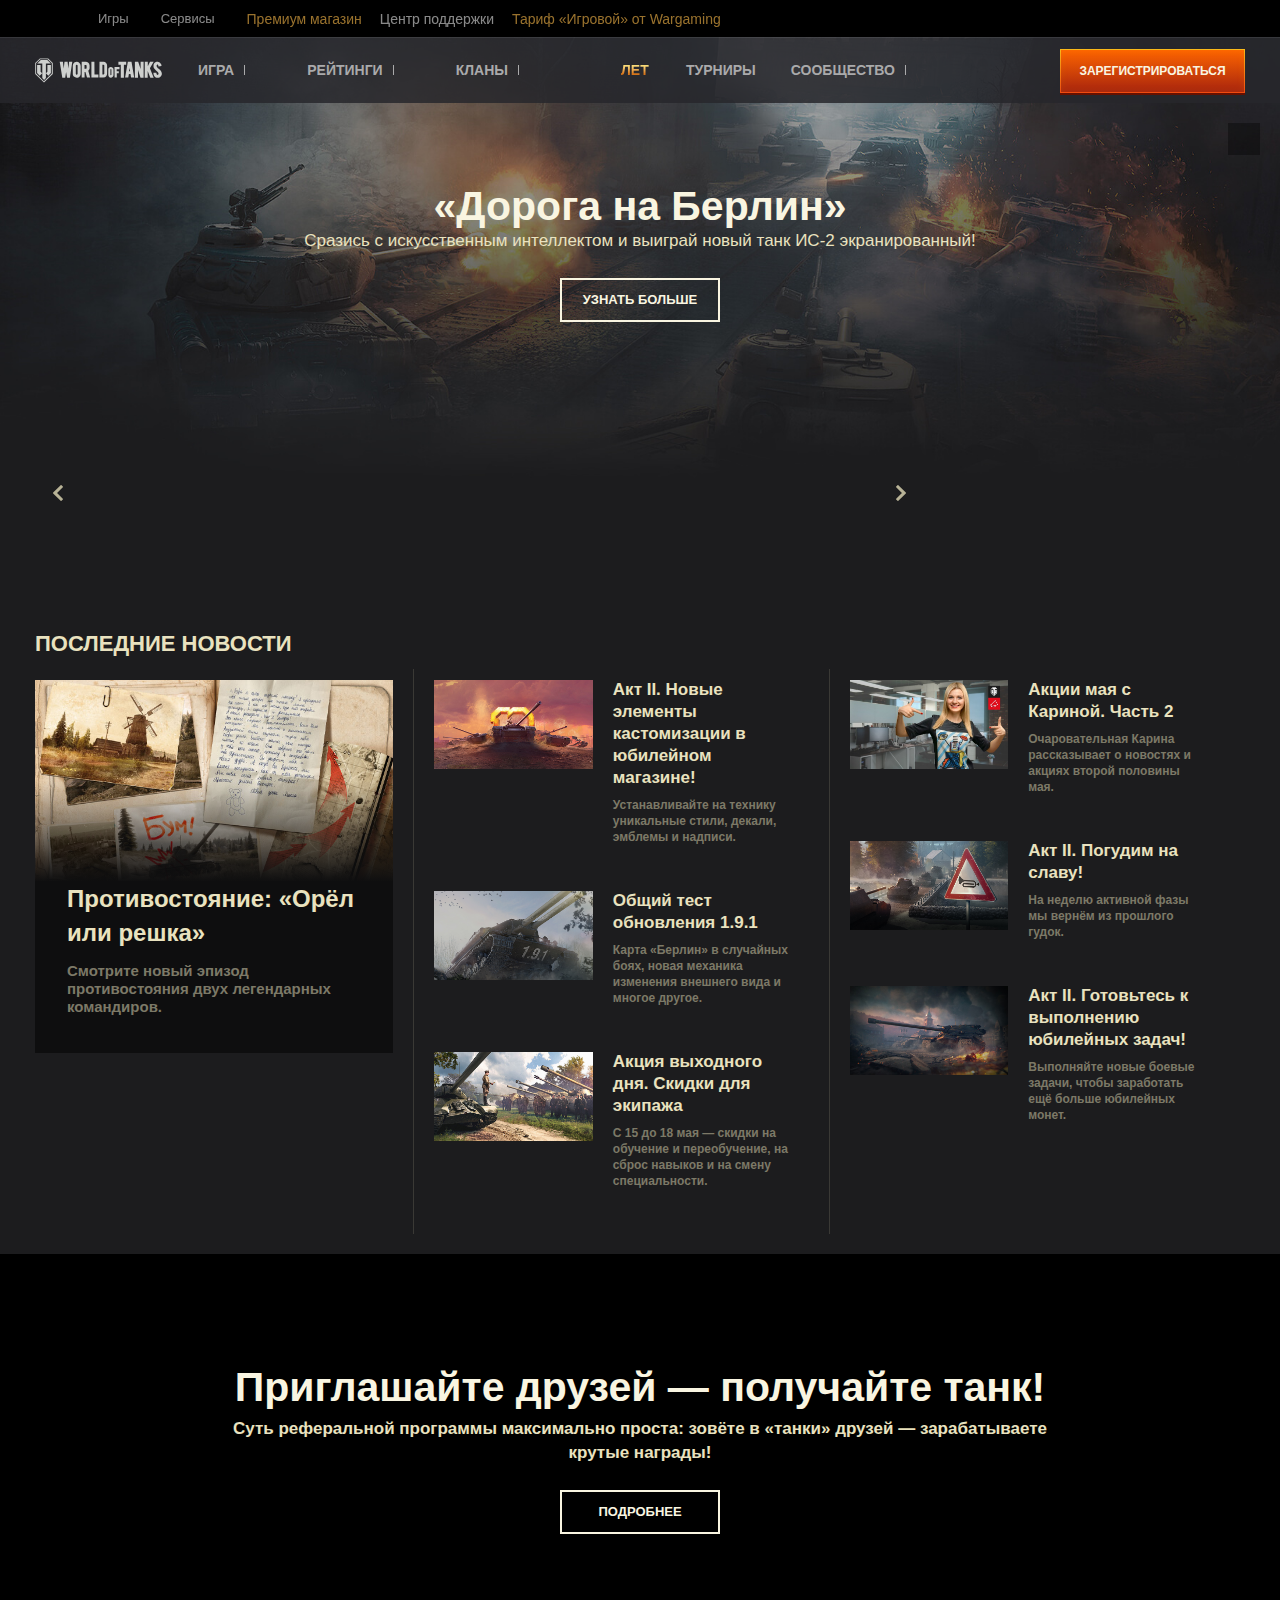
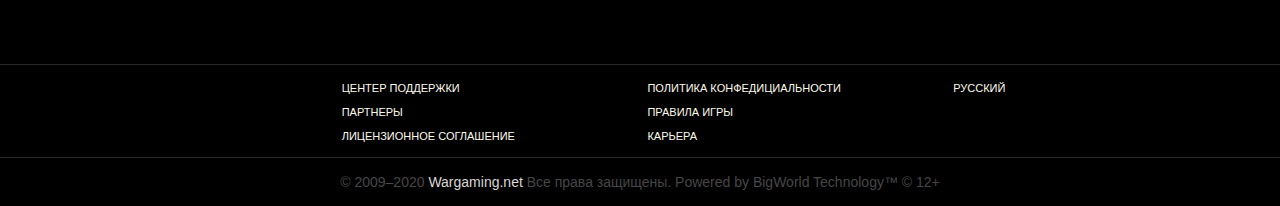
==== commit fa37f044: "completed" ====
--- a/index.html
+++ b/index.html
@@ -7,43 +7,44 @@
     <link rel="shortcut icon" href="./images/icon/8783.750.ico" type="image/x-icon">
     <link rel="stylesheet" href="./style/style.css">
     <script src="./scripts/script.js" defer></script>
+    <script src="./scripts/slider.js" defer></script>
     <script src="./scripts/jquery-3.4.1.min.js"></script>
     <title>World of Tanks – Бесплатная Онлайн-игра про Танки</title>
 </head>
 <body>
     <header class="common-header">
-        <div class="common_menu">
-            <div class="left_menu">
-                <div class="additional_tab">
-                    <a href="#" class="logo">
-                        <span class="logo__item"></span>
+        <div class="common-menu">
+            <div class="common-menu__left">
+                <div class="common-menu__tab">
+                    <a href="#" class="common-menu__logo">
+                        <span class="common-menu__logo-item"></span>
                     </a>
-                    <div class="showcase">
-                        <span class="showcase__text">Игры</span>
-                        <span class="showcase__check-mark"></span>
-                    </div>
-                    <div class="showcase">
-                        <span class="showcase__text">Сервисы</span>
-                        <span class="showcase__check-mark"></span>
-                    </div>
-                </div>
-                <div class="static-menu">
-                    <a  class="static-menu__text" href="#"><span>Премиум магазин</span></a>
-                    <a  class="static-menu__text" href="#"><span>Центр поддержки</span></a>
-                    <a  class="static-menu__text" href="#"><span>Тариф «Игровой» от Wargaming</span></a>
+                    <div class="common-menu__case">
+                        <span class="common-menu__case-text">Игры</span>
+                        <span class="common-menu__check-mark"></span>
+                    </div>
+                    <div class="common-menu__case">
+                        <span class="common-menu__case-text">Сервисы</span>
+                        <span class="common-menu__check-mark"></span>
+                    </div>
+                </div>
+                <div class="common-menu__static-menu">
+                    <a class="common-menu__static-text" href="#"><span>Премиум магазин</span></a>
+                    <a class="common-menu__static-text" href="#"><span>Центр поддержки</span></a>
+                    <a class="common-menu__static-text" href="#"><span>Тариф «Игровой» от Wargaming</span></a>
                 </div>
             </div>
         </div>
     </header>
     <section class="dropdown">
-        <div class="shadow-block">
-            <div class="main-dropdown">
+        <div class="dropdown__shadow">
+            <div class="dropdown__main">
                 <ul class="showcase-list">
                     <li class="showcase-list__items">
-                        <span class="content-change">
-                            <span class="content-change__logo">
+                        <span class="showcase-list__change">
+                            <span class="showcase-list__change-logo">
                                 <svg version="1.1" xmlns="http://www.w3.org/2000/svg" xmlns:xlink="http://www.w3.org/1999/xlink" x="0px" y="0px" width="24px" height="43px" viewBox="0 0 24 43" enable-background="new 0 0 24 43" xml:space="preserve">
-                                    <path fill-rule="evenodd" clip-rule="evenodd" fill="#9B9B9B" class="change-color" d="M12.0079,38L0.1203,26.2519V11.3133L6.5077,5h11.1349
+                                    <path fill-rule="evenodd" clip-rule="evenodd" fill="#9B9B9B" class="showcase-list__change-color" d="M12.0079,38L0.1203,26.2519V11.3133L6.5077,5h11.1349
                                         l6.2371,6.1648v15.1031L12.0079,38z M22.6072,11.6439l-5.5698-5.505H7.0958l-5.703,5.6372v13.8976l10.6144,10.4895l10.6-10.4767
                                         V11.6439z M9.6349,12.8178H2.7966l4.8942-4.9479h8.7921l4.8087,4.9479h-6.8403v19.9073l-2.4074,2.405l-2.409-2.405V12.8178z
                                          M16.6219,14.1333h4.6433v11.1782l-3.5211,3.5552l-3.2382-3.229v-0.006l2.116-2.0969V14.1333z M7.3813,23.5348l2.2045,2.1019
@@ -51,14 +52,14 @@
                                     </path>
                                 </svg>
                             </span>
-                            <span class="content-change__text">World of Tanks</span>
+                            <span class="showcase-list__text">World of Tanks</span>
                         </span>
                     </li>
                     <li class="showcase-list__items">
-                        <span class="content-change">
-                            <span class="content-change__logo">
+                        <span class="showcase-list__change">
+                            <span class="showcase-list__change-logo">
                                 <svg version="1.1" xmlns="http://www.w3.org/2000/svg" xmlns:xlink="http://www.w3.org/1999/xlink" x="0px" y="0px" width="24px" height="43px" viewBox="0 0 24 43" enable-background="new 0 0 24 43" xml:space="preserve">
-                                    <path fill-rule="evenodd" clip-rule="evenodd" fill="#9B9B9B" class="change-color" d="M15.2619,18.4452l3.7372-2.2235l0.0001-2.3485h-4.6986l0.0001-1.4529l2.222-1.9551V7.9741H7.4711v2.4911
+                                    <path fill-rule="evenodd" clip-rule="evenodd" fill="#9B9B9B" class="showcase-list__change-color" d="M15.2619,18.4452l3.7372-2.2235l0.0001-2.3485h-4.6986l0.0001-1.4529l2.222-1.9551V7.9741H7.4711v2.4911
                                         l2.2221,1.9551v1.4529H4.9947v2.3485l3.7373,2.2235h0.9615v9.4942l-2.5678-1.5288v-5.2818l-4.25-2.5377v10.5438l9.1244,5.4326
                                         l9.1243-5.4327V18.5911l-4.2562,2.5377v5.2818l-2.5676,1.5288v-9.4942H15.2619z M18.299,5.0004l5.7003,3.3904v22.4643
                                         l-11.9996,7.1445l-11.999-7.1445V8.3908L5.701,5.0004H18.299z M22.5618,9.2514l-4.6465-2.7637H6.0847L1.4382,9.2514V29.995
@@ -66,47 +67,47 @@
                                     </path>
                                 </svg>
                             </span>
-                            <span class="content-change__text">World of Warships</span>
+                            <span class="showcase-list__text">World of Warships</span>
                         </span>
                     </li>
                     <li class="showcase-list__items">
-                        <span class="content-change">
-                            <span class="content-change__logo">
+                        <span class="showcase-list__change">
+                            <span class="showcase-list__change-logo">
                                 <svg version="1.1" xmlns="http://www.w3.org/2000/svg" xmlns:xlink="http://www.w3.org/1999/xlink" x="0px" y="0px" width="36px" height="39px" viewBox="0 0 36 39" style="enable-background:new 0 0 36 39;" xml:space="preserve">
                                     <g>
-                                        <path fill-rule="evenodd" clip-rule="evenodd" fill="#9B9B9B" class="change-color" d="M26.1,0C20.9,0,15.1,0,9.9,0l-7,3.9v26.8L18,39l15.1-8.3V3.9L26.1,0z M30.8,29.4l-12.8,7l-12.8-7V5.2l5.4-2.9
+                                        <path fill-rule="evenodd" clip-rule="evenodd" fill="#9B9B9B" class="showcase-list__change-color" d="M26.1,0C20.9,0,15.1,0,9.9,0l-7,3.9v26.8L18,39l15.1-8.3V3.9L26.1,0z M30.8,29.4l-12.8,7l-12.8-7V5.2l5.4-2.9
                                             c5,0,9.9,0,15,0l5.3,2.9V29.4z">
                                         </path>
-                                        <polygon fill-rule="evenodd" clip-rule="evenodd" fill="#9B9B9B" class="change-color" points="21.6,16.1 25.9,13.7 25.9,11.2 20.6,11.2 20.6,9.7 23.2,7.7 23.2,5 12.8,5 12.8,7.7 15.4,9.7 
-                                            15.4,11.2 10.1,11.2 10.1,13.7 14.4,16.1 15.4,16.1 15.4,26 12.5,24.4 12.5,18.9 7.7,16.2 7.7,27.3 18,33 28.3,27.3 28.3,16.2 
+                                        <polygon fill-rule="evenodd" clip-rule="evenodd" fill="#9B9B9B" class="showcase-list__change-color" points="21.6,16.1 25.9,13.7 25.9,11.2 20.6,11.2 20.6,9.7 23.2,7.7 23.2,5 12.8,5 12.8,7.7 15.4,9.7
+                                            15.4,11.2 10.1,11.2 10.1,13.7 14.4,16.1 15.4,16.1 15.4,26 12.5,24.4 12.5,18.9 7.7,16.2 7.7,27.3 18,33 28.3,27.3 28.3,16.2
                                             23.5,18.9 23.5,24.4 20.6,26 20.6,16.1 	">
                                         </polygon>
                                     </g>
                                 </svg>
                             </span>
-                            <span class="content-change__text">World of Warships: Legends</span>
+                            <span class="showcase-list__text">World of Warships: Legends</span>
                         </span>
                     </li>
                     <li class="showcase-list__items">
-                        <span class="content-change">
-                            <span class="content-change__logo">
+                        <span class="showcase-list__change">
+                            <span class="showcase-list__change-logo">
                                 <svg version="1.1" xmlns="http://www.w3.org/2000/svg" xmlns:xlink="http://www.w3.org/1999/xlink" x="0px" y="0px" width="24px" height="43px" viewBox="0 0 24 43" enable-background="new 0 0 24 43" xml:space="preserve">
-                                    <path fill-rule="evenodd" clip-rule="evenodd" fill="#9B9B9B" class="change-color" d="M12.00001,38L-0.00001,25.745V10.427L12.00001,5l12,5.515v15.318L12.00001,38z M22.69551,11.302
+                                    <path fill-rule="evenodd" clip-rule="evenodd" fill="#9B9B9B" class="showcase-list__change-color" d="M12.00001,38L-0.00001,25.745V10.427L12.00001,5l12,5.515v15.318L12.00001,38z M22.69551,11.302
                                         l-10.7819-4.726L1.13059,11.302V25.22l10.86942,10.854l10.6955-10.767V11.302z M11.91361,32.923l1.6522-8.491l-3.9125,1.838
                                         l2.1738-8.403L7.04419,19.88L9.91361,9.376l2.0864-0.962l2,0.875l-2.0874,6.215l4.0864-1.576l-2.9568,9.191l4-1.926L11.91361,32.923
                                         z">
                                     </path>
                                 </svg>
                             </span>
-                            <span class="content-change__text">World of Tanks Blitz</span>
+                            <span class="showcase-list__text">World of Tanks Blitz</span>
                         </span>
                     </li>
                     <li class="showcase-list__items">
-                        <span class="content-change">
-                            <span class="content-change__logo">
+                        <span class="showcase-list__change">
+                            <span class="showcase-list__change-logo">
                                 <svg version="1.1" xmlns="http://www.w3.org/2000/svg" xmlns:xlink="http://www.w3.org/1999/xlink" x="0px" y="0px" width="28px" height="28px" viewBox="0 0 28 28" style="enable-background:new 0 0 28 28;" xml:space="preserve">
                                     <g id="CALIBER_x5F_Symbol_x5F_WhiteR_2_">
-                                        <path fill-rule="evenodd" clip-rule="evenodd" fill="#9B9B9B" class="change-color" d="M14,0C6.3,0,0,6.3,0,14s6.3,14,14,14s14-6.3,14-14S21.7,0,14,0z
+                                        <path fill-rule="evenodd" clip-rule="evenodd" fill="#9B9B9B" class="showcase-list__change-color" d="M14,0C6.3,0,0,6.3,0,14s6.3,14,14,14s14-6.3,14-14S21.7,0,14,0z
                                              M20.4,9.8c1,2.9,0.8,6-1,8.4l0.6,0.5c-2.4,1.8-5.5,2.6-8.3,1.7l-0.3,0.7c-2.5-1.7-4.2-4.4-4.2-7.4l-0.7-0.1l0,0
                                             c0.9-2.9,2.9-5.3,5.8-6.2L12,6.7l0,0c3.1-0.1,6,1.1,7.7,3.6L20.4,9.8L20.4,9.8z M14,3.1c1.5,0,2.9,0.3,4.2,0.9l0,0l-0.3,1.7l0,0
                                             l0,0c1,1.1,1.7,2.4,2.3,3.7l0,0l-0.3,0.2c-2.5-3.2-6.2-4.7-9.6-4.3L9.8,3.9l0,0C11.1,3.4,12.5,3.1,14,3.1z M3.1,14.9
@@ -119,14 +120,14 @@
                                     </g>
                                 </svg>
                             </span>
-                            <span class="content-change__text">Калибр</span>
+                            <span class="showcase-list__text">Калибр</span>
                         </span>
                     </li>
                     <li class="showcase-list__items">
-                        <span class="content-change">
-                            <span class="content-change__logo">
+                        <span class="showcase-list__change">
+                            <span class="showcase-list__change-logo">
                                 <svg version="1.1" xmlns="http://www.w3.org/2000/svg" xmlns:xlink="http://www.w3.org/1999/xlink" x="0px" y="0px" width="38px" height="24px" viewBox="0 0 38 24" enable-background="new 0 0 38 24" xml:space="preserve">
-                                    <path fill-rule="evenodd" clip-rule="evenodd" fill="#9B9B9B" class="change-color" d="M37.4,21.9v-2.6h0v-19h-4.7V20h-2V0.3H26V20h-8.9c2-0.1,7.5-0.8,7.5-10.2c0-10-7.5-9.5-8.1-9.5s-4.2,0-4.2,0
+                                    <path fill-rule="evenodd" clip-rule="evenodd" fill="#9B9B9B" class="showcase-list__change-color" d="M37.4,21.9v-2.6h0v-19h-4.7V20h-2V0.3H26V20h-8.9c2-0.1,7.5-0.8,7.5-10.2c0-10-7.5-9.5-8.1-9.5s-4.2,0-4.2,0
                                         V20H7.1c3.3-1,4-4,4-5.9c0-2.3-1.3-3.9-3-5.4C6.5,7.1,4.8,6.2,5.6,5.1c1.1-1.7,4.2,0.5,4.2,0.5V0.9c0,0-1.4-0.9-3.6-0.9
                                         C1.4,0,0.6,4.8,0.6,5.8c0,0.9,0,2.9,2.8,5.1c2.2,1.7,2.7,2.5,2.7,3.4c0,0.9-0.8,1.6-2.2,1.6c-1.4,0-2.8-1.5-2.8-1.5v4.8
                                         c0,0,1.1,1.1,3.7,1.1c0.9,0,1.6-0.1,2.3-0.3h26.9v0h3.5L37.4,21.9H0.5V24h37L37.4,21.9L37.4,21.9z M17,4.4c0,0,2.8-0.5,2.8,5.4
@@ -134,34 +135,33 @@
                                     </path>
                                 </svg>
                             </span>
-                            <span class="content-change__text">Steel Division 2</span>
+                            <span class="showcase-list__text">Steel Division 2</span>
                         </span>
                     </li>
                 </ul>
-                <div></div>
             </div>
         </div>
         <div class="group-blocks">
-            <div class="media-block">
-                <div class="container">
-                    <div class="media-content">
-                        <div class="media-content__logo-game"></div>
-                    </div>
-                    <div class="combine">
+            <div class="group-blocks__media">
+                <div class="group-blocks__container">
+                    <div class="group-blocks__contant">
+                        <div class="group-blocks__logo-game"></div>
+                    </div>
+                    <div class="group-blocks__combine">
                         <div class="combine-content">
                             <h2 class="combine-content__title">world of tanks</h2>
                             <p class="combine-content__text">
-                                Командный танковый экшен. Более 500 моделей военной техники Второй мировой. 
+                                Командный танковый экшен. Более 500 моделей военной техники Второй мировой.
                                 Многомиллионная армия поклонников. Лучшая онлайн-игра на постсоветском пространстве.
                             </p>
-                            <div class="platforms">
+                            <div class="combine-content__platforms">
+                                <div class="combine-content__platform">
+                                    <span class="combine-content__logo"></span>
+                                    <span class="combine-content__platform-text">windows</span>
+                                </div>
                                 <div class="platform">
-                                    <span class="platform__logo"></span>
-                                    <span class="platform__text">windows</span>
-                                </div>
-                                <div class="platform">
-                                    <span class="platform__logo"></span>
-                                    <span class="platform__text">mac</span>
+                                    <span class="combine-content__logo"></span>
+                                    <span class="combine-content__platform-text">mac</span>
                                 </div>
                             </div>
                         </div>
@@ -169,39 +169,39 @@
                             <h2 class="combine-content__title">ссылка</h2>
                             <ul class="list-links">
                                 <li class="list-links__items">
-                                    <a href="#" class="link-point">
-                                        <span class="point"></span>
-                                        <p class="bottom-frame">Сайт игры</p>
-                                    </a>
-                                </li>
-                                <li class="list-links__items">
-                                    <a href="#" class="link-point">
-                                        <span class="point"></span>
-                                        <p class="bottom-frame">Форум</p>
-                                    </a>
-                                </li>
-                                <li class="list-links__items">
-                                    <a href="#" class="link-point">
-                                        <span class="point"></span>
-                                        <p class="bottom-frame">Центр поддержки</p>
-                                    </a>
-                                </li>
-                                <li class="list-links__items">
-                                    <a href="#" class="link-point">
-                                        <span class="point"></span>
-                                        <p class="bottom-frame">Кланы</p>
-                                    </a>
-                                </li>
-                                <li class="list-links__items">
-                                    <a href="#" class="link-point">
-                                        <span class="point"></span>
-                                        <p class="bottom-frame">Мобильный помощник</p>
-                                    </a>
-                                </li>
-                                <li class="list-links__items">
-                                    <a href="#" class="link-point">
-                                        <span class="point"></span>
-                                        <p class="bottom-frame">Портал модов</p>
+                                    <a href="#" class="list-links__link">
+                                        <span class="list-links__point"></span>
+                                        <p class="list-links__bottom-frame">Сайт игры</p>
+                                    </a>
+                                </li>
+                                <li class="list-links__items">
+                                    <a href="#" class="list-links__link">
+                                        <span class="list-links__point"></span>
+                                        <p class="list-links__bottom-frame">Форум</p>
+                                    </a>
+                                </li>
+                                <li class="list-links__items">
+                                    <a href="#" class="list-links__link">
+                                        <span class="list-links__point"></span>
+                                        <p class="list-links__bottom-frame">Центр поддержки</p>
+                                    </a>
+                                </li>
+                                <li class="list-links__items">
+                                    <a href="#" class="list-links__link">
+                                        <span class="list-links__point"></span>
+                                        <p class="list-links__bottom-frame">Кланы</p>
+                                    </a>
+                                </li>
+                                <li class="list-links__items">
+                                    <a href="#" class="list-links__link">
+                                        <span class="list-links__point"></span>
+                                        <p class="list-links__bottom-frame">Мобильный помощник</p>
+                                    </a>
+                                </li>
+                                <li class="list-links__items">
+                                    <a href="#" class="list-links__link">
+                                        <span class="list-links__point"></span>
+                                        <p class="list-links__bottom-frame">Портал модов</p>
                                     </a>
                                 </li>
                             </ul>
@@ -211,26 +211,26 @@
             </div>
         </div>
         <div class="group-blocks">
-            <div class="media-block">
-                <div class="container">
-                    <div class="media-content">
-                        <div class="media-content__logo-game"></div>
-                    </div>
-                    <div class="combine">
-                        <div class="combine-content">
-                            <h2 class="combine-content__title">world of tanks</h2>
+            <div class="group-blocks__media">
+                <div class="group-blocks__container">
+                    <div class="group-blocks__contant">
+                        <div class="group-blocks__logo-game"></div>
+                    </div>
+                    <div class="group-blocks__combine">
+                        <div class="combine-content">
+                            <h2 class="combine-content__title">World of Warships</h2>
                             <p class="combine-content__text">
-                                Массовая многопользовательская онлайн-игра (ММО), которая позволяет окунуться в мир масштабных 
+                                Массовая многопользовательская онлайн-игра (ММО), которая позволяет окунуться в мир масштабных
                                 морских баталий и опробовать в бою легендарные военные корабли первой половины ХХ века.
                             </p>
-                            <div class="platforms">
-                                <div class="platform">
-                                    <span class="platform__logo"></span>
-                                    <span class="platform__text">windows</span>
-                                </div>
-                                <div class="platform">
-                                    <span class="platform__logo"></span>
-                                    <span class="platform__text">mac</span>
+                            <div class="combine-content__platforms">
+                                <div class="combine-content__platform">
+                                    <span class="combine-content__logo"></span>
+                                    <span class="combine-content__platform-text">windows</span>
+                                </div>
+                                <div class="combine-content__platform">
+                                    <span class="combine-content__logo"></span>
+                                    <span class="combine-content__platform-text">mac</span>
                                 </div>
                             </div>
                         </div>
@@ -238,27 +238,27 @@
                             <h2 class="combine-content__title">ссылка</h2>
                             <ul class="list-links">
                                 <li class="list-links__items">
-                                    <a href="#" class="link-point">
-                                        <span class="point"></span>
-                                        <p class="bottom-frame">Сайт игры</p>
-                                    </a>
-                                </li>
-                                <li class="list-links__items">
-                                    <a href="#" class="link-point">
-                                        <span class="point"></span>
-                                        <p class="bottom-frame">Форум</p>
-                                    </a>
-                                </li>
-                                <li class="list-links__items">
-                                    <a href="#" class="link-point">
-                                        <span class="point"></span>
-                                        <p class="bottom-frame">Центр поддержки</p>
-                                    </a>
-                                </li>
-                                <li class="list-links__items">
-                                    <a href="#" class="link-point">
-                                        <span class="point"></span>
-                                        <p class="bottom-frame">Пригласи друга</p>
+                                    <a href="#" class="list-links__link">
+                                        <span class="list-links__point"></span>
+                                        <p class="list-links__bottom-frame">Сайт игры</p>
+                                    </a>
+                                </li>
+                                <li class="list-links__items">
+                                    <a href="#" class="list-links__link">
+                                        <span class="ist-links__point"></span>
+                                        <p class="list-links__bottom-frame">Форум</p>
+                                    </a>
+                                </li>
+                                <li class="list-links__items">
+                                    <a href="#" class="list-links__link">
+                                        <span class="list-links__point"></span>
+                                        <p class="list-links__bottom-frame">Центр поддержки</p>
+                                    </a>
+                                </li>
+                                <li class="list-links__items">
+                                    <a href="#" class="list-links__link">
+                                        <span class="list-links__point"></span>
+                                        <p class="list-links__bottom-frame">Пригласи друга</p>
                                     </a>
                                 </li>
                             </ul>
@@ -268,25 +268,25 @@
             </div>
         </div>
         <div class="group-blocks">
-            <div class="media-block">
-                <div class="container">
-                    <div class="media-content">
-                        <div class="media-content__logo-game"></div>
-                    </div>
-                    <div class="combine">
-                        <div class="combine-content">
-                            <h2 class="combine-content__title">world of tanks</h2>
+            <div class="group-blocks__media">
+                <div class="group-blocks__container">
+                    <div class="group-blocks__contant">
+                        <div class="group-blocks__logo-game"></div>
+                    </div>
+                    <div class="group-blocks__combine">
+                        <div class="combine-content">
+                            <h2 class="combine-content__title">World of Warships: Legends</h2>
                             <p class="combine-content__text">
                                 Окунитесь в мир морских сражений в World of Warships: Legends — новой MMO для консолей.
                                 Покоряйте моря на величайших кораблях в истории под руководством легендарных командиров!
                             </p>
-                            <div class="platforms">
-                                <div class="platform">
-                                    <span class="platform__logo"></span>
-                                    <span class="platform__text">windows</span>
-                                </div>
-                                <div class="platform">
-                                    <span class="platform__logo"></span>
+                            <div class="combine-content__platforms">
+                                <div class="combine-content__platform">
+                                    <span class="combine-content__logo"></span>
+                                    <span class="combine-content__platform-text">windows</span>
+                                </div>
+                                <div class="combine-content__platform">
+                                    <span class="combine-content__logo"></span>
                                 </div>
                             </div>
                         </div>
@@ -294,15 +294,15 @@
                             <h2 class="combine-content__title">ссылка</h2>
                             <ul class="list-links">
                                 <li class="list-links__items">
-                                    <a href="#" class="link-point">
-                                        <span class="point"></span>
-                                        <p class="bottom-frame">Сайт игры</p>
-                                    </a>
-                                </li>
-                                <li class="list-links__items">
-                                    <a href="#" class="link-point">
-                                        <span class="point"></span>
-                                        <p class="bottom-frame">Центр поддержки</p>
+                                    <a href="#" class="list-links__link">
+                                        <span class="list-links__point"></span>
+                                        <p class="list-links__bottom-frame">Сайт игры</p>
+                                    </a>
+                                </li>
+                                <li class="list-links__items">
+                                    <a href="#" class="list-links__link">
+                                        <span class="list-links__point"></span>
+                                        <p class="list-links__bottom-frame">Центр поддержки</p>
                                     </a>
                                 </li>
                             </ul>
@@ -312,33 +312,33 @@
             </div>
         </div>
         <div class="group-blocks">
-            <div class="media-block">
-                <div class="container">
-                    <div class="media-content">
-                        <div class="media-content__logo-game"></div>
-                    </div>
-                    <div class="combine">
-                        <div class="combine-content">
-                            <h2 class="combine-content__title">world of tanks</h2>
+            <div class="group-blocks__media">
+                <div class="group-blocks__container">
+                    <div class="group-blocks__contant">
+                        <div class="group-blocks__logo-game"></div>
+                    </div>
+                    <div class="group-blocks__combine">
+                        <div class="combine-content">
+                            <h2 class="combine-content__title">World of Tanks Blitz</h2>
                             <p class="combine-content__text">
                                 Мобильный free-to-play MMO-экшен, посвящённый танковым сражениям середины ХХ века и предлагающий абсолютно новый формат командных онлайн-баталий.
                             </p>
-                            <div class="platforms">
-                                <div class="platform">
-                                    <span class="platform__logo"></span>
-                                    <span class="platform__text">windws</span>
-                                </div>
-                                <div class="platform">
-                                    <span class="platform__logo"></span>
-                                    <span class="platform__text">android</span>
-                                </div>
-                                <div class="platform">
-                                    <span class="platform__logo"></span>
-                                    <span class="platform__text">ios</span>
-                                </div>
-                                <div class="platform">
-                                    <span class="platform__logo"></span>
-                                    <span class="platform__text">mac</span>
+                            <div class="combine-content__platforms">
+                                <div class="combine-content__platform">
+                                    <span class="combine-content__logo"></span>
+                                    <span class="combine-content__platform-text">windws</span>
+                                </div>
+                                <div class="combine-content__platform">
+                                    <span class="combine-content__logo"></span>
+                                    <span class="combine-content__platform-text">android</span>
+                                </div>
+                                <div class="combine-content__platform">
+                                    <span class="combine-content__logo"></span>
+                                    <span class="combine-content__platform-text">ios</span>
+                                </div>
+                                <div class="combine-content__platform">
+                                    <span class="combine-content__logo"></span>
+                                    <span class="combine-content__platform-text">mac</span>
                                 </div>
                             </div>
                         </div>
@@ -346,21 +346,21 @@
                             <h2 class="combine-content__title">ссылка</h2>
                             <ul class="list-links">
                                 <li class="list-links__items">
-                                    <a href="#" class="link-point">
-                                        <span class="point"></span>
-                                        <p class="bottom-frame">Сайт игры</p>
-                                    </a>
-                                </li>
-                                <li class="list-links__items">
-                                    <a href="#" class="link-point">
-                                        <span class="point"></span>
-                                        <p class="bottom-frame">Форум</p>
-                                    </a>
-                                </li>
-                                <li class="list-links__items">
-                                    <a href="#" class="link-point">
-                                        <span class="point"></span>
-                                        <p class="bottom-frame">Центр поддержки</p>
+                                    <a href="#" class="list-links__link">
+                                        <span class="list-links__point"></span>
+                                        <p class="list-links__bottom-frame">Сайт игры</p>
+                                    </a>
+                                </li>
+                                <li class="list-links__items">
+                                    <a href="#" class="list-links__link">
+                                        <span class="list-links__point"></span>
+                                        <p class="list-links__bottom-frame">Форум</p>
+                                    </a>
+                                </li>
+                                <li class="list-links__items">
+                                    <a href="#" class="list-links__link">
+                                        <span class="list-links__point"></span>
+                                        <p class="list-links__bottom-frame">Центр поддержки</p>
                                     </a>
                                 </li>
                             </ul>
@@ -370,22 +370,22 @@
             </div>
         </div>
         <div class="group-blocks">
-            <div class="media-block">
-                <div class="container">
-                    <div class="media-content">
-                        <div class="media-content__logo-game"></div>
-                    </div>
-                    <div class="combine">
-                        <div class="combine-content">
-                            <h2 class="combine-content__title">world of tanks</h2>
+            <div class="group-blocks__media">
+                <div class="group-blocks__container">
+                    <div class="group-blocks__contant">
+                        <div class="group-blocks__logo-game"></div>
+                    </div>
+                    <div class="group-blocks__combine">
+                        <div class="combine-content">
+                            <h2 class="combine-content__title">Калибр</h2>
                             <p class="combine-content__text">
                                 Командный free-to-play экшен про современный спецназ. Участвуйте в реалистичных онлайн-боях
                                 и выполняйте тактические миссии с отрядом оперативников из разных стран мира.е.
                             </p>
-                            <div class="platforms">
-                                <div class="platform">
-                                    <span class="platform__logo"></span>
-                                    <span class="platform__text">windows</span>
+                            <div class="combine-content__platforms">
+                                <div class="combine-content__platform">
+                                    <span class="combine-content__logo"></span>
+                                    <span class="combine-content__platform-text">windows</span>
                                 </div>
                             </div>
                         </div>
@@ -393,21 +393,21 @@
                             <h2 class="combine-content__title">ссылка</h2>
                             <ul class="list-links">
                                 <li class="list-links__items">
-                                    <a href="#" class="link-point">
-                                        <span class="point"></span>
-                                        <p class="bottom-frame">Сайт игры</p>
-                                    </a>
-                                </li>
-                                <li class="list-links__items">
-                                    <a href="#" class="link-point">
-                                        <span class="point"></span>
-                                        <p class="bottom-frame">Центр поддержки</p>
-                                    </a>
-                                </li>
-                                <li class="list-links__items">
-                                    <a href="#" class="link-point">
-                                        <span class="point"></span>
-                                        <p class="bottom-frame">Форум</p>
+                                    <a href="#" class="list-links__link">
+                                        <span class="list-links__point"></span>
+                                        <p class="list-links__bottom-frame">Сайт игры</p>
+                                    </a>
+                                </li>
+                                <li class="list-links__items">
+                                    <a href="#" class="list-links__link">
+                                        <span class="list-links__point"></span>
+                                        <p class="list-links__bottom-frame">Центр поддержки</p>
+                                    </a>
+                                </li>
+                                <li class="list-links__items">
+                                    <a href="#" class="list-links__link">
+                                        <span class="list-links__point"></span>
+                                        <p class="list-links__bottom-frame">Форум</p>
                                     </a>
                                 </li>
                             </ul>
@@ -417,22 +417,22 @@
             </div>
         </div>
         <div class="group-blocks">
-            <div class="media-block">
-                <div class="container">
-                    <div class="media-content">
-                        <div class="media-content__logo-game"></div>
-                    </div>
-                    <div class="combine">
-                        <div class="combine-content">
-                            <h2 class="combine-content__title">world of tanks</h2>
+            <div class="group-blocks__media">
+                <div class="group-blocks__container">
+                    <div class="group-blocks__contant">
+                        <div class="group-blocks__logo-game"></div>
+                    </div>
+                    <div class="group-blocks__combine">
+                        <div class="combine-content">
+                            <h2 class="combine-content__title">Steel Division 2</h2>
                             <p class="combine-content__text">
-                                Стратегия в жанре wargame, посвящённая Второй мировой войне. Вам предстоит руководить войсками во время операции 
+                                Стратегия в жанре wargame, посвящённая Второй мировой войне. Вам предстоит руководить войсками во время операции
                                 «Багратион» — крупномасштабного советского наступления против вермахта.
                             </p>
-                            <div class="platforms">
-                                <div class="platform">
-                                    <span class="platform__logo"></span>
-                                    <span class="platform__text">windows</span>
+                            <div class="combine-content__platforms">
+                                <div class=" combine-content__platform">
+                                    <span class="combine-content__logo"></span>
+                                    <span class="combine-content__platform-text">windows</span>
                                 </div>
                             </div>
                         </div>
@@ -440,27 +440,27 @@
                             <h2 class="combine-content__title">ссылка</h2>
                             <ul class="list-links">
                                 <li class="list-links__items">
-                                    <a href="#" class="link-point">
-                                        <span class="point"></span>
-                                        <p class="bottom-frame">Премиум магазин</p>
-                                    </a>
-                                </li>
-                                <li class="list-links__items">
-                                    <a href="#" class="link-point">
-                                        <span class="point"></span>
-                                        <p class="bottom-frame">Центр поддержки</p>
-                                    </a>
-                                </li>
-                                <li class="list-links__items">
-                                    <a href="#" class="link-point">
-                                        <span class="point"></span>
-                                        <p class="bottom-frame">Wiki</p>
-                                    </a>
-                                </li>
-                                <li class="list-links__items">
-                                    <a href="#" class="link-point">
-                                        <span class="point"></span>
-                                        <p class="bottom-frame">Discord</p>
+                                    <a href="#" class="list-links__link">
+                                        <span class="list-links__point"></span>
+                                        <p class="list-links__bottom-frame">Премиум магазин</p>
+                                    </a>
+                                </li>
+                                <li class="list-links__items">
+                                    <a href="#" class="list-links__link">
+                                        <span class="list-links__point"></span>
+                                        <p class="list-links__bottom-frame">Центр поддержки</p>
+                                    </a>
+                                </li>
+                                <li class="list-links__items">
+                                    <a href="#" class="list-links__link">
+                                        <span class="list-links__point"></span>
+                                        <p class="list-links__bottom-frame">Wiki</p>
+                                    </a>
+                                </li>
+                                <li class="list-links__items">
+                                    <a href="#" class="list-links__link">
+                                        <span class="list-links__point"></span>
+                                        <p class="list-links__bottom-frame">Discord</p>
                                     </a>
                                 </li>
                             </ul>
@@ -471,14 +471,14 @@
         </div>
     </section>
     <section class="main-heading">
-        <img class="title-bacground" src="./images/title-bacground/inb-road-to-berlin.jpg" alt="">
-        <div class="nav-menu">
-            <div class="menu-registration">
+        <img class="main-heading__bacground" src="./images/title-bacground/inb-road-to-berlin.jpg" alt="">
+        <div class="main-heading__nav-menu">
+            <div class="main-heading__menu-registration">
                 <ul class="main-menu">
                     <li class="main-menu__items"></li>
                     <li class="main-menu__items">
-                        <a href="#" class="nav-links">игра</a>
-                        <span class="nav-arrow"></span>
+                        <a href="#" class="main-menu__nav-links">игра</a>
+                        <span class=" main-menu__nav-arrow"></span>
                         <ul class="nav-list">
                             <li class="nav-list__items"><a href="#" class="nav-list__link">Скачать игру</a></li>
                             <li class="nav-list__items"><a href="#" class="nav-list__link">медиа</a></li>
@@ -495,8 +495,8 @@
                         </ul>
                     </li>
                     <li class="main-menu__items">
-                        <a href="#" class="nav-links">рейтинги</a>
-                        <span class="nav-arrow"></span>
+                        <a href="#" class="main-menu__nav-links">рейтинги</a>
+                        <span class="main-menu__nav-arrow"></span>
                         <ul class="nav-list">
                             <li class="nav-list__items"><a href="#" class="nav-list__link">Рейтинг по достижениям</a></li>
                             <li class="nav-list__items"><a href="#" class="nav-list__link">Рейтинг по технике</a></li>
@@ -504,8 +504,8 @@
                         </ul>
                     </li>
                     <li class="main-menu__items">
-                        <a href="#" class="nav-links">кланы</a>
-                        <span class="nav-arrow"></span>
+                        <a href="#" class="main-menu__nav-links">кланы</a>
+                        <span class="main-menu__nav-arrow"></span>
                         <ul class="nav-list">
                             <li class="nav-list__items"><a href="#" class="nav-list__link">Укрепрайон</a></li>
                             <li class="nav-list__items"><a href="#" class="nav-list__link">Глобальная карта</a></li>
@@ -520,11 +520,11 @@
                         </a>
                     </li>
                     <li class="main-menu__items">
-                        <a href="#" class="nav-links">турниры</a>
+                        <a href="#" class=" main-menu__nav-links">турниры</a>
                     </li>
                     <li class="main-menu__items">
-                        <a href="#" class="nav-links">сообщество</a>
-                        <span class="nav-arrow"></span>
+                        <a href="#" class="main-menu__nav-links">сообщество</a>
+                        <span class="main-menu__nav-arrow"></span>
                         <ul class="nav-list">
                             <li class="nav-list__items"><a href="#" class="nav-list__link">Мой профиль</a></li>
                             <li class="nav-list__items"><a href="#" class="nav-list__link">Форум</a></li>
@@ -567,36 +567,20 @@
                                 <span class="sub-menu__cross"></span>
                             </li>
                             <ul class="nav-detail">
-                                <li class="nav-detail__items"><a class="nav-detail__links" href="#">Скачать игру</a></li>
-                                <li class="nav-detail__items"><a class="nav-detail__links" href="#">МЕДИА</a></li>
-                                <li class="nav-detail__items"><a class="nav-detail__links" href="#">Новости</a></li>
-                                <li class="nav-detail__items"><a class="nav-detail__links" href="#">Танковедение</a></li>
-                                <li class="nav-detail__items"><a class="nav-detail__links" href="#">Новичку</a></li>
-                                <li class="nav-detail__items"><a class="nav-detail__links" href="#">В разработке</a></li>
-                                <li class="nav-detail__items"><a class="nav-detail__links" href="#">Календарь событий</a></li>
-                                <li class="nav-detail__items"><a class="nav-detail__links" href="#">Руководство</a></li>
-                                <li class="nav-detail__items"><a class="nav-detail__links" href="#">Экономика</a></li>
-                                <li class="nav-detail__items"><a class="nav-detail__links" href="#">Достижения</a></li>
-                                <li class="nav-detail__items"><a class="nav-detail__links" href="#">Обновления</a></li>
-                                <li class="nav-detail__items"><a class="nav-detail__links" href="#">Безопасность</a></li>
+                                <li class="nav-detail__items"><a class="nav-detail__links" href="#">Рейтинг по достижениям</a></li>
+                                <li class="nav-detail__items"><a class="nav-detail__links" href="#">Рейтинг по технике</a></li>
+                                <li class="nav-detail__items"><a class="nav-detail__links" href="#">Ранговые бои</a></li>
                             </ul>
                             <li class="sub-menu__items">
                                 <a class="sub-menu__links" href="#">кланы</a>
                                 <span class="sub-menu__cross"></span>
                             </li>
                             <ul class="nav-detail">
-                                <li class="nav-detail__items"><a class="nav-detail__links" href="#">Скачать игру</a></li>
-                                <li class="nav-detail__items"><a class="nav-detail__links" href="#">МЕДИА</a></li>
-                                <li class="nav-detail__items"><a class="nav-detail__links" href="#">Новости</a></li>
-                                <li class="nav-detail__items"><a class="nav-detail__links" href="#">Танковедение</a></li>
-                                <li class="nav-detail__items"><a class="nav-detail__links" href="#">Новичку</a></li>
-                                <li class="nav-detail__items"><a class="nav-detail__links" href="#">В разработке</a></li>
-                                <li class="nav-detail__items"><a class="nav-detail__links" href="#">Календарь событий</a></li>
-                                <li class="nav-detail__items"><a class="nav-detail__links" href="#">Руководство</a></li>
-                                <li class="nav-detail__items"><a class="nav-detail__links" href="#">Экономика</a></li>
-                                <li class="nav-detail__items"><a class="nav-detail__links" href="#">Достижения</a></li>
-                                <li class="nav-detail__items"><a class="nav-detail__links" href="#">Обновления</a></li>
-                                <li class="nav-detail__items"><a class="nav-detail__links" href="#">Безопасность</a></li>
+                                <li class="nav-detail__items"><a class="nav-detail__links" href="#">Укрепрайон</a></li>
+                                <li class="nav-detail__items"><a class="nav-detail__links" href="#">Глобальная карта</a></li>
+                                <li class="nav-detail__items"><a class="nav-detail__links" href="#">Рейтинг кланов</a></li>
+                                <li class="nav-detail__items"><a class="nav-detail__links" href="#">Клановый портал</a></li>
+                                <li class="nav-detail__items"><a class="nav-detail__links" href="#">Рейтинг сезона</a></li>
                             </ul>
                             <li class="sub-menu__items">
                                 <a class="sub-menu__links" href="#">
@@ -606,39 +590,19 @@
                             </li>
                             <li class="sub-menu__items">
                                 <a class="sub-menu__links" href="#">турниры</a>
-                                <span class="sub-menu__cross"></span>
                             </li>
-                            <ul class="nav-detail">
-                                <li class="nav-detail__items"><a class="nav-detail__links" href="#">Скачать игру</a></li>
-                                <li class="nav-detail__items"><a class="nav-detail__links" href="#">МЕДИА</a></li>
-                                <li class="nav-detail__items"><a class="nav-detail__links" href="#">Новости</a></li>
-                                <li class="nav-detail__items"><a class="nav-detail__links" href="#">Танковедение</a></li>
-                                <li class="nav-detail__items"><a class="nav-detail__links" href="#">Новичку</a></li>
-                                <li class="nav-detail__items"><a class="nav-detail__links" href="#">В разработке</a></li>
-                                <li class="nav-detail__items"><a class="nav-detail__links" href="#">Календарь событий</a></li>
-                                <li class="nav-detail__items"><a class="nav-detail__links" href="#">Руководство</a></li>
-                                <li class="nav-detail__items"><a class="nav-detail__links" href="#">Экономика</a></li>
-                                <li class="nav-detail__items"><a class="nav-detail__links" href="#">Достижения</a></li>
-                                <li class="nav-detail__items"><a class="nav-detail__links" href="#">Обновления</a></li>
-                                <li class="nav-detail__items"><a class="nav-detail__links" href="#">Безопасность</a></li>
-                            </ul>
                             <li class="sub-menu__items">
                                 <a class="sub-menu__links" href="#">сообщество</a>
                                 <span class="sub-menu__cross"></span>
                             </li>
                             <ul class="nav-detail">
-                                <li class="nav-detail__items"><a class="nav-detail__links" href="#">Скачать игру</a></li>
-                                <li class="nav-detail__items"><a class="nav-detail__links" href="#">МЕДИА</a></li>
-                                <li class="nav-detail__items"><a class="nav-detail__links" href="#">Новости</a></li>
-                                <li class="nav-detail__items"><a class="nav-detail__links" href="#">Танковедение</a></li>
-                                <li class="nav-detail__items"><a class="nav-detail__links" href="#">Новичку</a></li>
-                                <li class="nav-detail__items"><a class="nav-detail__links" href="#">В разработке</a></li>
-                                <li class="nav-detail__items"><a class="nav-detail__links" href="#">Календарь событий</a></li>
-                                <li class="nav-detail__items"><a class="nav-detail__links" href="#">Руководство</a></li>
-                                <li class="nav-detail__items"><a class="nav-detail__links" href="#">Экономика</a></li>
-                                <li class="nav-detail__items"><a class="nav-detail__links" href="#">Достижения</a></li>
-                                <li class="nav-detail__items"><a class="nav-detail__links" href="#">Обновления</a></li>
-                                <li class="nav-detail__items"><a class="nav-detail__links" href="#">Безопасность</a></li>
+                                <li class="nav-detail__items"><a class="nav-detail__links" href="#">Мой профиль</a></li>
+                                <li class="nav-detail__items"><a class="nav-detail__links" href="#">Форум</a></li>
+                                <li class="nav-detail__items"><a class="nav-detail__links" href="#">Игроки</a></li>
+                                <li class="nav-detail__items"><a class="nav-detail__links" href="#">Полезный софт</a></li>
+                                <li class="nav-detail__items"><a class="nav-detail__links" href="#">Танковое радио</a></li>
+                                <li class="nav-detail__items"><a class="nav-detail__links" href="#">Пригласить друга</a></li>
+                                <li class="nav-detail__items"><a class="nav-detail__links" href="#">Портал модов</a></li>
                             </ul>
                         </ul>
                         <div class="nav-wrap__block">
@@ -651,32 +615,32 @@
                 </div>
             </div>
             <div class="nav">
-                <div class="nav-blocks">
-                    <div class="nav-blocks__items"></div>
-                    <div class="nav-blocks__items"></div>
-                    <div class="nav-blocks__items"></div>
-                </div>
-                <div class="nav-blocks">
-                    <img  class="nav-blocks__icon" src="./images/logo-wot/download.svg" alt="">
-                </div>
-                <div class="nav-blocks">
-                    <div class="nav-blocks__img"></div>
+                <div class="nav__blocks">
+                    <div class="nav__blocks-items"></div>
+                    <div class="nav__blocks-items"></div>
+                    <div class="nav__blocks-items"></div>
+                </div>
+                <div class="nav__blocks">
+                    <img  class="nav__blocks-icon" src="./images/logo-wot/download.svg" alt="">
+                </div>
+                <div class="nav__blocks">
+                    <div class="nav__blocks-img"></div>
                 </div>
             </div>
         </div>
         <div class="main-headlines">
-            <div class="cross"></div>
-            <div class="container-box">
-                <div class="promo-block">
-                    <div class="limited-height">
-                        <div class="promo-title">
-                            <h3 class="promo-title__title">«Дорога на Берлин»</h3>
-                            <p class="promo-title__text">Сразись с искусственным интеллектом и выиграй новый танк ИС-2 экранированный!</p>
+            <div class="main-headlines__cross"></div>
+            <div class="main-headlines__container">
+                <div class="main-headlines__promo-block">
+                    <div class="main-headlines__limited-height">
+                        <div class="main-headlines__promo-title">
+                            <h3 class="main-headlines__title">«Дорога на Берлин»</h3>
+                            <p class="main-headlines__text">Сразись с искусственным интеллектом и выиграй новый танк ИС-2 экранированный!</p>
                             <div class="learn-more">
                                 <a href="#" class="learn-more__text">узнать больше</a>
                             </div>
                         </div>
-                        <div class="logo-wot"></div>
+                        <div class="main-headlines__logo-wot"></div>
                     </div>
                 </div>
             </div>
@@ -686,146 +650,121 @@
                 <div class="slider-block">
                     <div class="slider-block__arrows-one"></div>
                     <div class="slider-block__arrows-two"></div>
-                    <div class="slider-width">
-                        <div class="slider-carousel">
-                            <div class="slider-img"></div>
-                            <p class="slider-carousel__text">Обновление 1.9. Актуальная версия игры</p>
-                        </div>
-                        <div class="slider-carousel">
-                            <div class="slider-img"></div>
-                            <p class="slider-carousel__text">Участвуй в онлайн-турнирах</p>
-                        </div>
-                        <div class="slider-carousel">
-                            <div class="slider-img"></div>
-                            <p class="slider-carousel__text">Боевой пропуск: уникальные награды в случайных боях</p>
-                        </div>
-                        <div class="slider-carousel">
-                            <div class="slider-img"></div>
-                            <p class="slider-carousel__text">Реферальная программа 2.0: третий сезона</p>
-                        </div>
-                        <div class="slider-carousel">
-                            <div class="slider-img"></div>
-                            <p class="slider-carousel__text">Специальные предложения</p>
-                        </div>
-                        <div class="slider-carousel">
-                            <div class="slider-img"></div>
-                            <p class="slider-carousel__text">Акция «Прямой эфир». Набор «Звёздная ночь»</p>
-                        </div>
-                    </div>
+                    <div class="slider-block__width"></div>
                 </div>
             </div>
             <div class="block-store">
-                <span class="link-store">
-                    <a href="#" class="premium-store"></a>
+                <span class="block-store__link">
+                    <a href="#" class="block-store__premium-store"></a>
                 </span>
             </div>
             <div class="mini-store">
-                <a href="#" class="premium-bag">
-                    <span class="premium-bag__img"></span>
-                    <p class="premium-bag__text">премиум магазин</p>
+                <a href="#" class="mini-store__premium-bag">
+                    <span class="mini-store__img"></span>
+                    <p class="mini-store__text">премиум магазин</p>
                 </a>
             </div>
         </div>
     </section>
     <section class="latest-news">
-        <div class="central-columns">
-            <header class="columns-header">
-                <h2 class="columns-header__title">последние новости</h2>
+        <div class="latest-news__central-columns">
+            <header class="latest-news__columns-header">
+                <h2 class="latest-news__title">последние новости</h2>
             </header>
-            <div class="flex-blocks">
+            <div class="latest-news__flex-block">
                 <div class="three-columns">
-                    <article class="small-news">
-                        <a href="#" class="news-link">
-                            <span class="news-link__img" style="background: url(./images/news-img/mortal-race-4.jpg) center/contain no-repeat;">
-                                <span class="news-link-shadow"></span>
+                    <article class="three-columns__small-news" data-da="three-columns:nth-child(2),first,1190">
+                        <a href="#" class="three-columns__news-link">
+                            <span class="three-columns__img" style="background: url(./images/news-img/mortal-race-4.jpg) center/contain no-repeat;">
+                                <span class="three-columns__link-shadow"></span>
                             </span>
                         </a>
-                        <div class="news-info">
-                            <a href="#" class="text-news">
-                                <span class="text-news__text">Противостояние: «Орёл или решка»</span>
-                                <span class="text-news__text">Смотрите новый эпизод противостояния двух легендарных командиров.</span>
+                        <div class="three-columns__news-info">
+                            <a href="#" class="three-columns__block-news">
+                                <span class="three-columns__text-news">Противостояние: «Орёл или решка»</span>
+                                <span class="three-columns__text-news">Смотрите новый эпизод противостояния двух легендарных командиров.</span>
                             </a>
                         </div>
                     </article>
                 </div>
                 <div class="three-columns">
-                    <article class="small-news">
-                        <a href="#" class="news-link">
-                            <span class="news-link__img">
-                                <span class="news-link-shadow"></span>
+                    <article class="three-columns__small-news">
+                        <a href="#" class="three-columns__news-link">
+                            <span class="three-columns__img" style="background: url(./images/news-img/20.05.14_10ani_act_2_1_1.jpg) center/contain no-repeat;">
+                                <span class="three-columns__link-shadow"></span>
                             </span>
                         </a>
-                        <div class="news-info">
-                            <a href="#" class="text-news">
-                                <span class="text-news__text">Акт II. Новые элементы кастомизации в юбилейном магазине!</span>
-                                <span class="text-news__text">Устанавливайте на технику уникальные стили, декали, эмблемы и надписи.</span>
+                        <div class="three-columns__news-info">
+                            <a href="#" class="three-columns__block-news">
+                                <span class="three-columns__text-news">Акт II. Новые элементы кастомизации в юбилейном магазине!</span>
+                                <span class="three-columns__text-news">Устанавливайте на технику уникальные стили, декали, эмблемы и надписи.</span>
                             </a>
                         </div>
                     </article>
-                    <article class="small-news">
-                        <a href="#" class="news-link">
-                            <span class="news-link__img" style="background: url(./images/news-img/wot_1.9.1_615x346.jpg) center/contain no-repeat;">
-                                <span class="news-link-shadow"></span>
+                    <article class="three-columns__small-news">
+                        <a href="#" class="three-columns__news-link">
+                            <span class=" three-columns__img" style="background: url(./images/news-img/wot_1.9.1_615x346.jpg) center/contain no-repeat;">
+                                <span class="three-columns__link-shadow"></span>
                             </span>
                         </a>
-                        <div class="news-info">
-                            <a href="#" class="text-news">
-                                <span class="text-news__text">Общий тест обновления 1.9.1</span>
-                                <span class="text-news__text">Карта «Берлин» в случайных боях, новая механика изменения внешнего вида и многое другое.</span>
+                        <div class="three-columns__news-info">
+                            <a href="#" class="three-columns__block-news">
+                                <span class="three-columns__text-news">Общий тест обновления 1.9.1</span>
+                                <span class="three-columns__text-news">Карта «Берлин» в случайных боях, новая механика изменения внешнего вида и многое другое.</span>
                             </a>
                         </div>
                     </article>
-                    <article class="small-news">
-                        <a href="#" class="news-link">
-                            <span class="news-link__img" style="background: url(./images/news-img/ekipazh1.jpg) center/contain no-repeat;">
-                                <span class="news-link-shadow"></span>
+                    <article class="three-columns__small-news">
+                        <a href="#" class="three-columns__news-link">
+                            <span class="three-columns__img" style="background: url(./images/news-img/ekipazh1.jpg) center/contain no-repeat;">
+                                <span class="three-columns__link-shadow"></span>
                             </span>
                         </a>
-                        <div class="news-info">
-                            <a href="#" class="text-news">
-                                <span class="text-news__text">Акция выходного дня. Скидки для экипажа</span>
-                                <span class="text-news__text">С 15 до 18 мая — скидки на обучение и переобучение, на сброс навыков и на смену специальности.</span>
+                        <div class="three-columns__news-info">
+                            <a href="#" class="three-columns__block-news">
+                                <span class="three-columns__text-news">Акция выходного дня. Скидки для экипажа</span>
+                                <span class="three-columns__text-news">С 15 до 18 мая — скидки на обучение и переобучение, на сброс навыков и на смену специальности.</span>
                             </a>
                         </div>
                     </article>
                 </div>
                 <div class="three-columns">
-                    <article class="small-news">
-                        <a href="#" class="news-link">
-                            <span class="news-link__img" style="background: url(./images/news-img/1_5oifsmi_615x.jpg) center/contain no-repeat;">
-                                <span class="news-link-shadow"></span>
+                    <article class="three-columns__small-news">
+                        <a href="#" class="three-columns__news-link">
+                            <span class="three-columns__img" style="background: url(./images/news-img/1_5oifsmi_615x.jpg) center/contain no-repeat;">
+                                <span class="three-columns__link-shadow"></span>
                             </span>
                         </a>
-                        <div class="news-info">
-                            <a href="#" class="text-news">
-                                <span class="text-news__text">Акции мая с Кариной. Часть 2</span>
-                                <span class="text-news__text">Очаровательная Карина рассказывает о новостях и акциях второй половины мая.</span>
+                        <div class="three-columns__news-info">
+                            <a href="#" class="three-columns__block-news">
+                                <span class="three-columns__text-news">Акции мая с Кариной. Часть 2</span>
+                                <span class="three-columns__text-news">Очаровательная Карина рассказывает о новостях и акциях второй половины мая.</span>
                             </a>
                         </div>
                     </article>
-                    <article class="small-news">
-                        <a href="#" class="news-link">
-                            <span class="news-link__img" style="background: url(./images/news-img/gudok_615x346.jpg) center/contain no-repeat;">
-                                <span class="news-link-shadow"></span>
+                    <article class="three-columns__small-news">
+                        <a href="#" class="three-columns__news-link">
+                            <span class="three-columns__img" style="background: url(./images/news-img/gudok_615x346.jpg) center/contain no-repeat;">
+                                <span class="three-columns__link-shadow"></span>
                             </span>
                         </a>
-                        <div class="news-info">
-                            <a href="#" class="text-news">
-                                <span class="text-news__text">Акт II. Погудим на славу!</span>
-                                <span class="text-news__text">На неделю активной фазы мы вернём из прошлого гудок.</span>
+                        <div class="three-columns__news-info">
+                            <a href="#" class="three-columns__block-news">
+                                <span class="three-columns__text-news">Акт II. Погудим на славу!</span>
+                                <span class="three-columns__text-news">На неделю активной фазы мы вернём из прошлого гудок.</span>
                             </a>
                         </div>
                     </article>
-                    <article class="small-news">
-                        <a href="#" class="news-link">
-                            <span class="news-link__img" style="background: url(./images/news-img/bm_615.jpg) center/contain no-repeat;">
-                                <span class="news-link-shadow"></span>
+                    <article class="three-columns__small-news">
+                        <a href="#" class="three-columns__news-link">
+                            <span class="three-columns__img" style="background: url(./images/news-img/bm_615.jpg) center/contain no-repeat;">
+                                <span class="three-columns__link-shadow"></span>
                             </span>
                         </a>
-                        <div class="news-info">
-                            <a href="#" class="text-news">
-                                <span class="text-news__text">Акт II. Готовьтесь к выполнению юбилейных задач!</span>
-                                <span class="text-news__text">Выполняйте новые боевые задачи, чтобы заработать ещё больше юбилейных монет.</span>
+                        <div class="three-columns__news-info">
+                            <a href="#" class="three-columns__block-news">
+                                <span class="three-columns__text-news">Акт II. Готовьтесь к выполнению юбилейных задач!</span>
+                                <span class="three-columns__text-news">Выполняйте новые боевые задачи, чтобы заработать ещё больше юбилейных монет.</span>
                             </a>
                         </div>
                     </article>
@@ -834,48 +773,48 @@
         </div>
     </section>
     <div class="between-blocks">
-        <section class="about-invite" style="background: url(./images/title-bacground/referal-2019.jpg) center/cover;">
-            <div class="container-size">
-                <div class="promo-block">
-                    <h3 class="promo-block__title">Приглашайте друзей — получайте танк!</h3>
-                    <p class="promo-block__text">Суть реферальной программы максимально проста: зовёте в «танки» друзей — зарабатываете крутые награды!</p>
-                    <div class="learn-more">
-                        <a href="#" class="learn-more__text">подробнее</a>
+        <section class="between-blocks__about-invite" style="background: url(./images/title-bacground/referal-2019.jpg) center/cover;">
+            <div class="between-blocks__container-size">
+                <div class="between-blocks__promo-block">
+                    <h3 class="between-blocks__title">Приглашайте друзей — получайте танк!</h3>
+                    <p class="between-blocks__text">Суть реферальной программы максимально проста: зовёте в «танки» друзей — зарабатываете крутые награды!</p>
+                    <div class="between-blocks__learn-more">
+                        <a href="#" class="between-blocks__learn-text">подробнее</a>
                     </div>
                 </div>
             </div>
         </section>
     </div>
     <footer class="footer-wrap">
-        <div class="footer-center">
-            <div class="footer-list">
-                <div class="footer-logo"></div>
+        <div class="footer-wrap__center">
+            <div class="footer-wrap__list">
+                <div class="footer-wrap__logo"></div>
                 <ul class="footer-menu">
-                    <li class="footer-menu_item">
-                        <a href="#" class="footer-menu_item__text">центер поддержки</a>
-                    </li>
-                    <li class="footer-menu_item">
-                        <a href="#" class="footer-menu_item__text">партнеры</a>
-                    </li>
-                    <li class="footer-menu_item">
-                        <a href="#" class="footer-menu_item__text">лицензионное соглашение</a>
-                    </li>
-                    <li class="footer-menu_item">
-                        <a href="#" class="footer-menu_item__text">политика конфедициальности</a>
-                    </li>
-                    <li class="footer-menu_item">
-                        <a href="#" class="footer-menu_item__text">правила игры</a>
-                    </li>
-                    <li class="footer-menu_item">
-                        <a href="#" class="footer-menu_item__text">карьера</a>
-                    </li>
-                    <li class="footer-menu_item">
-                        <a href="#" class="footer-menu_item__text">русский</a>
+                    <li class="footer-menu__item">
+                        <a href="#" class="footer-menu__links">центер поддержки</a>
+                    </li>
+                    <li class="footer-menu__item">
+                        <a href="#" class="footer-menu__links">партнеры</a>
+                    </li>
+                    <li class="footer-menu__item">
+                        <a href="#" class="footer-menu__links">лицензионное соглашение</a>
+                    </li>
+                    <li class="footer-menu__item">
+                        <a href="#" class="footer-menu__links">политика конфедициальности</a>
+                    </li>
+                    <li class="footer-menu__item">
+                        <a href="#" class="footer-menu__links">правила игры</a>
+                    </li>
+                    <li class="footer-menu__item">
+                        <a href="#" class="footer-menu__links">карьера</a>
+                    </li>
+                    <li class="footer-menu__item">
+                        <a href="#" class="footer-menu__links">русский</a>
                     </li>
                 </ul>
             </div>
         </div>
-        <div class="rights-reserved">© 2009–2020 <span class="footer-cop"><a href="#" class="footer-cop__link">Wargaming.net</a></span> Все права защищены. Powered by BigWorld Technology™ © 12+</div>
+        <div class="rights-reserved">© 2009–2020 <span class="rights-reserved__footer-cop"><a href="#" class="rights-reserved__link">Wargaming.net</a></span> Все права защищены. Powered by BigWorld Technology™ © 12+</div>
     </footer>
 </body>
 </html>--- a/style/style.css
+++ b/style/style.css
@@ -77,7 +77,7 @@
   font-family: "Open-Sans";
   src: url("../fonts/KFOmCnqEu92Fr1Mu4mxK.ttf") format(ttf);
 }
-.common-header .common_menu .left_menu .static-menu__text, .common-header .common_menu .left_menu .additional_tab .showcase, .common-header .common_menu .left_menu .additional_tab .logo {
+.common-header .common-menu__static-text, .common-header .common-menu__case, .common-header .common-menu__logo {
   display: -webkit-box;
   display: -ms-flexbox;
   display: flex;
@@ -99,27 +99,30 @@
   height: 37px;
   background: black;
 }
-.common-header .common_menu {
+.common-header .common-menu {
   padding: 0 10px;
   height: 100%;
 }
-.common-header .common_menu .left_menu {
+.common-header .common-menu__left {
   height: 100%;
   display: -webkit-box;
   display: -ms-flexbox;
   display: flex;
 }
-.common-header .common_menu .left_menu .additional_tab {
+.common-header .common-menu__tab {
   height: 100%;
   display: -webkit-box;
   display: -ms-flexbox;
   display: flex;
 }
-.common-header .common_menu .left_menu .additional_tab .logo {
+.common-header .common-menu__logo {
   height: 100%;
   margin-right: 18px;
 }
-.common-header .common_menu .left_menu .additional_tab .logo__item {
+.common-header .common-menu__logo:hover .common-menu__logo-item {
+  opacity: 0.9;
+}
+.common-header .common-menu__logo-item {
   background: url("https://cdn-cm.gcdn.co/img/main_sprite_1.1.16.svg");
   background-position: 0% 1660px;
   display: block;
@@ -127,19 +130,28 @@
   width: 70px;
   opacity: 0.6;
 }
-.common-header .common_menu .left_menu .additional_tab .logo:hover .logo__item {
-  opacity: 0.9;
-}
-.common-header .common_menu .left_menu .additional_tab .showcase {
+.common-header .common-menu__case {
   margin-right: 18px;
   cursor: pointer;
 }
-.common-header .common_menu .left_menu .additional_tab .showcase__text {
+.common-header .common-menu__case:hover .common-menu__case-text {
+  -webkit-transition: opacity ease-in-out 0.07s;
+  -o-transition: opacity ease-in-out 0.07s;
+  transition: opacity ease-in-out 0.07s;
+  opacity: 0.9;
+}
+.common-header .common-menu__case:hover .common-menu__check-mark {
+  -webkit-transition: opacity ease-in-out 0.07s;
+  -o-transition: opacity ease-in-out 0.07s;
+  transition: opacity ease-in-out 0.07s;
+  opacity: 0.9;
+}
+.common-header .common-menu__case-text {
   font-size: 13px;
   color: #e5e5e5;
   opacity: 0.6;
 }
-.common-header .common_menu .left_menu .additional_tab .showcase__check-mark {
+.common-header .common-menu__check-mark {
   background: url("https://cdn-cm.gcdn.co/img/main_sprite_1.1.16.svg");
   background-position: 0 -570px;
   opacity: 0.6;
@@ -148,38 +160,26 @@
   margin-left: 7px;
   margin-top: 3px;
 }
-.common-header .common_menu .left_menu .additional_tab .showcase .rotate {
+.common-header .common-menu .rotate {
   -webkit-transform: rotate(180deg);
       -ms-transform: rotate(180deg);
           transform: rotate(180deg);
 }
-.common-header .common_menu .left_menu .additional_tab .showcase:hover .showcase__text {
-  -webkit-transition: opacity ease-in-out 0.07s;
-  -o-transition: opacity ease-in-out 0.07s;
-  transition: opacity ease-in-out 0.07s;
-  opacity: 0.9;
-}
-.common-header .common_menu .left_menu .additional_tab .showcase:hover .showcase__check-mark {
-  -webkit-transition: opacity ease-in-out 0.07s;
-  -o-transition: opacity ease-in-out 0.07s;
-  transition: opacity ease-in-out 0.07s;
-  opacity: 0.9;
-}
-.common-header .common_menu .left_menu .static-menu {
-  display: -webkit-box;
-  display: -ms-flexbox;
-  display: flex;
-}
-.common-header .common_menu .left_menu .static-menu__text {
+.common-header .common-menu__static-menu {
+  display: -webkit-box;
+  display: -ms-flexbox;
+  display: flex;
+}
+.common-header .common-menu__static-text {
   height: 100%;
   color: #ffbe4c;
   opacity: 0.6;
   margin-right: 18px;
 }
-.common-header .common_menu .left_menu .static-menu__text:nth-child(2) {
+.common-header .common-menu__static-text:nth-child(2) {
   color: #e5e5e5;
 }
-.common-header .common_menu .left_menu .static-menu__text:hover {
+.common-header .common-menu__static-text:hover {
   -webkit-transition: opacity ease-in-out 0.07s;
   -o-transition: opacity ease-in-out 0.07s;
   transition: opacity ease-in-out 0.07s;
@@ -198,7 +198,7 @@
   z-index: 52;
   top: 0;
 }
-.dropdown .shadow-block {
+.dropdown__shadow {
   background: -webkit-gradient(linear, left top, right top, from(rgba(0, 0, 0, 0.075)), color-stop(50%, rgba(0, 0, 0, 0.349)), to(rgba(0, 0, 0, 0.275)));
   background: -o-linear-gradient(left, rgba(0, 0, 0, 0.075) 0%, rgba(0, 0, 0, 0.349) 50%, rgba(0, 0, 0, 0.275) 100%);
   background: linear-gradient(90deg, rgba(0, 0, 0, 0.075) 0%, rgba(0, 0, 0, 0.349) 50%, rgba(0, 0, 0, 0.275) 100%);
@@ -206,12 +206,12 @@
   height: 145px;
   width: 100%;
 }
-.dropdown .shadow-block .main-dropdown {
+.dropdown__main {
   margin: 0 auto;
   height: 100%;
   width: 100%;
 }
-.dropdown .shadow-block .main-dropdown .showcase-list {
+.dropdown .showcase-list {
   display: -webkit-box;
   display: -ms-flexbox;
   display: flex;
@@ -219,7 +219,7 @@
       -ms-flex-pack: center;
           justify-content: center;
 }
-.dropdown .shadow-block .main-dropdown .showcase-list__items {
+.dropdown .showcase-list__items {
   width: 11.75%;
   max-width: 118px;
   height: 78px;
@@ -227,59 +227,59 @@
   margin-top: 30px;
   margin-right: 40px;
 }
-.dropdown .shadow-block .main-dropdown .showcase-list__items .content-change {
-  display: block;
-}
-.dropdown .shadow-block .main-dropdown .showcase-list__items .content-change__logo {
-  display: block;
-}
-.dropdown .shadow-block .main-dropdown .showcase-list__items .content-change__logo svg {
+.dropdown .showcase-list__change {
+  display: block;
+}
+.dropdown .showcase-list__change-logo {
+  display: block;
+}
+.dropdown .showcase-list__change-logo svg {
   display: block;
   margin: 0 auto;
 }
-.dropdown .shadow-block .main-dropdown .showcase-list__items .content-change__logo svg .showcase-list__items:hover .change-color {
+.dropdown .showcase-list__change-logo svg .showcase-list__items:hover .showcase-list__change-color {
   fill: blue;
 }
-.dropdown .shadow-block .main-dropdown .showcase-list__items .content-change__text {
+.dropdown .showcase-list__text {
   color: #9B9B9B;
   display: block;
   margin-top: 15px;
   text-align: center;
   font-size: 14px;
 }
-.dropdown .shadow-block .main-dropdown .showcase-list__items:nth-child(3) {
+.dropdown .showcase-list__items:nth-child(3) {
   width: 120px;
 }
-.dropdown .shadow-block .main-dropdown .showcase-list__items:nth-child(3) .content-change__text {
+.dropdown .showcase-list__items:nth-child(3) .showcase-list__text {
   margin-top: 19px;
 }
-.dropdown .shadow-block .main-dropdown .showcase-list__items:nth-child(5) {
+.dropdown .showcase-list__items:nth-child(5) {
   width: 120px;
 }
-.dropdown .shadow-block .main-dropdown .showcase-list__items:nth-child(5) .content-change__logo {
+.dropdown .showcase-list__items:nth-child(5) .showcase-list__change-logo {
   margin-top: 6px;
 }
-.dropdown .shadow-block .main-dropdown .showcase-list__items:nth-child(5) .content-change__text {
+.dropdown .showcase-list__items:nth-child(5) .showcase-list__text {
   margin-top: 24px;
 }
-.dropdown .shadow-block .main-dropdown .showcase-list__items:nth-child(6) {
+.dropdown .showcase-list__items:nth-child(6) {
   width: 120px;
   margin-right: 0;
 }
-.dropdown .shadow-block .main-dropdown .showcase-list__items:nth-child(6) .content-change__logo {
+.dropdown .showcase-list__items:nth-child(6) .showcase-list__change-logo {
   margin-top: 10px;
 }
-.dropdown .shadow-block .main-dropdown .showcase-list__items:nth-child(6) .content-change__text {
+.dropdown .showcase-list__items:nth-child(6) .showcase-list__text {
   margin-top: 24px;
 }
 .dropdown .group-blocks {
   padding-top: 145px;
 }
-.dropdown .group-blocks .media-block {
+.dropdown .group-blocks__media {
   height: 285px;
   width: 100%;
 }
-.dropdown .group-blocks .media-block .container {
+.dropdown .group-blocks__container {
   height: 100%;
   width: 100%;
   max-width: 995px;
@@ -288,13 +288,13 @@
   display: flex;
   margin: 0 auto;
 }
-.dropdown .group-blocks .media-block .container .media-content {
+.dropdown .group-blocks__contant {
   width: 38%;
   max-width: 390px;
   height: 100%;
   margin: 0 10px 0 5px;
 }
-.dropdown .group-blocks .media-block .container .media-content:nth-child(1) {
+.dropdown .group-blocks__contant:nth-child(1) {
   display: -webkit-box;
   display: -ms-flexbox;
   display: flex;
@@ -305,96 +305,96 @@
       -ms-flex-align: center;
           align-items: center;
 }
-.dropdown .group-blocks .media-block .container .media-content:nth-child(2) {
+.dropdown .group-blocks__contant:nth-child(2) {
   background-color: rgba(0, 0, 0, 0.055);
 }
-.dropdown .group-blocks .media-block .container .media-content__logo-game {
+.dropdown .group-blocks__contant .group-blocks__logo-game {
   background: url("../images/media-logo/Wc9we6f7SWeZPExOChwGRA.svg") no-repeat;
   width: 80%;
   max-width: 200px;
   height: 110px;
 }
-.dropdown .group-blocks .media-block .container .combine {
-  display: -webkit-box;
-  display: -ms-flexbox;
-  display: flex;
-}
-.dropdown .group-blocks .media-block .container .combine .combine-content {
+.dropdown .group-blocks__combine {
+  display: -webkit-box;
+  display: -ms-flexbox;
+  display: flex;
+}
+.dropdown .group-blocks .combine-content {
   width: 370px;
 }
-.dropdown .group-blocks .media-block .container .combine .combine-content:nth-child(1) {
+.dropdown .group-blocks .combine-content:nth-child(1) {
   background: rgba(0, 0, 0, 0.13);
   padding: 55px 20px 0;
   width: 60%;
   max-width: 340px;
 }
-.dropdown .group-blocks .media-block .container .combine .combine-content:nth-child(2) {
+.dropdown .group-blocks .combine-content:nth-child(2) {
   background-color: rgba(0, 0, 0, 0.185);
   padding: 55px 20px 0;
   width: 266px;
 }
-.dropdown .group-blocks .media-block .container .combine .combine-content:nth-child(2) .combine-content__title {
+.dropdown .group-blocks .combine-content:nth-child(2) .combine-content__title {
   margin: 0 0 23px 9px;
 }
-.dropdown .group-blocks .media-block .container .combine .combine-content__title {
+.dropdown .group-blocks .combine-content__title {
   text-transform: uppercase;
   color: #f25322;
   font-size: 16px;
   margin-bottom: 18px;
 }
-.dropdown .group-blocks .media-block .container .combine .combine-content__text {
+.dropdown .group-blocks .combine-content__text {
   font-size: 14px;
   color: #e5e5e5;
   line-height: 23px;
 }
-.dropdown .group-blocks .media-block .container .combine .combine-content .platforms {
-  display: -webkit-box;
-  display: -ms-flexbox;
-  display: flex;
-}
-.dropdown .group-blocks .media-block .container .combine .combine-content .platforms .platform {
+.dropdown .group-blocks .combine-content__platforms {
+  display: -webkit-box;
+  display: -ms-flexbox;
+  display: flex;
+}
+.dropdown .group-blocks .combine-content__platform {
   display: -webkit-box;
   display: -ms-flexbox;
   display: flex;
   margin: 15px 23px 0 0;
 }
-.dropdown .group-blocks .media-block .container .combine .combine-content .platforms .platform__logo {
+.dropdown .group-blocks .combine-content__logo {
   background: url("https://cdn-cm.gcdn.co/img/main_sprite_1.1.16.svg");
   background-position: 0 -3180px;
   margin-right: 4px;
   width: 11px;
   height: 15px;
 }
-.dropdown .group-blocks .media-block .container .combine .combine-content .platforms .platform__text {
+.dropdown .group-blocks .combine-content__platform-text {
   text-transform: uppercase;
   font-size: 12px;
   margin-top: 2px;
   color: #e5e5e5;
 }
-.dropdown .group-blocks .media-block .container .combine .combine-content .platforms .platform:nth-child(2) .platform__logo {
+.dropdown .group-blocks .combine-content:nth-child(2) .combine-content__logo {
   background-position: 0 -60px;
 }
-.dropdown .group-blocks .media-block .container .combine .combine-content .platforms .platform:nth-child(2) .platform__logo {
+.dropdown .group-blocks .combine-content:nth-child(2) .combine-content__logo {
   background-position: 0 -30px;
   width: 13px;
 }
-.dropdown .group-blocks .media-block .container .combine .combine-content .platforms .platform:nth-child(3) .platform__logo {
+.dropdown .group-blocks .combine-content:nth-child(3) .combine-content__logo {
   background-position: 0 -60px;
 }
-.dropdown .group-blocks .media-block .container .combine .combine-content .platforms .platform:nth-child(4) .platform__logo {
+.dropdown .group-blocks .combine-content:nth-child(4) .combine-content__logo {
   background-position: 0 -60px;
 }
-.dropdown .group-blocks .media-block .container .combine .combine-content .list-links__items {
+.dropdown .group-blocks .combine-content .list-links__items {
   margin-bottom: 12px;
 }
-.dropdown .group-blocks .media-block .container .combine .combine-content .list-links__items .link-point {
+.dropdown .group-blocks .combine-content .list-links__link {
   font-size: 13px;
   color: #e5e5e5;
   display: -webkit-box;
   display: -ms-flexbox;
   display: flex;
 }
-.dropdown .group-blocks .media-block .container .combine .combine-content .list-links__items .point {
+.dropdown .group-blocks .combine-content .list-links__point {
   background-color: #e5e5e5;
   margin: 6px 7px 0 0;
   border-radius: 50%;
@@ -402,10 +402,10 @@
   width: 2px;
   height: 2px;
 }
-.dropdown .group-blocks .media-block .container .combine .combine-content .list-links__items .bottom-frame {
+.dropdown .group-blocks .combine-content .list-links__bottom-frame {
   border-bottom: 1px solid #e5e5e500;
 }
-.dropdown .group-blocks .media-block .container .combine .combine-content .list-links__items .bottom-frame:hover {
+.dropdown .group-blocks .combine-content .list-links__bottom-frame:hover {
   border-bottom: 1px solid #e5e5e5;
 }
 .dropdown .group-blocks:nth-child(2) {
@@ -415,44 +415,44 @@
   background: url(../images/list-logo/1.jpg) 51%;
   display: none;
 }
-.dropdown .group-blocks:nth-child(3) .media-block .container .combine .combine-content__title {
+.dropdown .group-blocks:nth-child(3) .group-blocks__media .group-blocks__container .group-blocks__combine .combine-content__title {
   color: #00cbcd;
 }
-.dropdown .group-blocks:nth-child(3) .media-block .container .media-content__logo-game {
+.dropdown .group-blocks:nth-child(3) .group-blocks__media .group-blocks__container .group-blocks__logo-game {
   background: url("../images/media-logo/ajCX6d89TnSui2OA3TeFEQ.svg") no-repeat;
 }
 .dropdown .group-blocks:nth-child(4) {
   background: url(../images/list-logo/2.jpg) 51%;
   display: none;
 }
-.dropdown .group-blocks:nth-child(4) .media-block .container .combine .combine-content__title {
+.dropdown .group-blocks:nth-child(4) .group-blocks__media .group-blocks__container .group-blocks__combine .combine-content__title {
   color: #1e5aff;
 }
-.dropdown .group-blocks:nth-child(4) .media-block .container .combine .combine-content .platforms .platform:nth-child(2) .platform__logo {
+.dropdown .group-blocks:nth-child(4) .group-blocks__media .group-blocks__container .group-blocks__combine .combine-content .combine-content__platforms .combine-content__platforms:nth-child(2) .platform__logo {
   background-position: 0% 1660px;
   width: 70px;
 }
-.dropdown .group-blocks:nth-child(4) .media-block .container .media-content__logo-game {
+.dropdown .group-blocks:nth-child(4) .group-blocks__media .group-blocks__container .group-blocks__logo-game {
   background: url("../images/media-logo/FTVUgYTtSDKax6W2wTcuGQ.svg") no-repeat;
 }
 .dropdown .group-blocks:nth-child(5) {
   background: url(../images/list-logo/3.jpg) 51%;
   display: none;
 }
-.dropdown .group-blocks:nth-child(5) .media-block .container .combine .combine-content__title {
+.dropdown .group-blocks:nth-child(5) .group-blocks__media .group-blocks__container .group-blocks__combine .combine-content__title {
   color: #f49511;
 }
-.dropdown .group-blocks:nth-child(5) .media-block .container .media-content__logo-game {
+.dropdown .group-blocks:nth-child(5) .group-blocks__media .group-blocks__container .group-blocks__logo-game {
   background: url("../images/media-logo/yv3mgkbvSU2cyr-hoYm-RA.svg") no-repeat;
 }
 .dropdown .group-blocks:nth-child(6) {
   background: url(../images/list-logo/4.jpg) 51%;
   display: none;
 }
-.dropdown .group-blocks:nth-child(6) .media-block .container .combine .combine-content__title {
+.dropdown .group-blocks:nth-child(6) .group-blocks__media .group-blocks__container .group-blocks__combine .combine-content__title {
   color: #ffc83c;
 }
-.dropdown .group-blocks:nth-child(6) .media-block .container .media-content__logo-game {
+.dropdown .group-blocks:nth-child(6) .group-blocks__media .group-blocks__container .group-blocks__logo-game {
   background: url("../images/media-logo/xqT9r-laSye-MXwf9nOSBQ.svg") no-repeat;
   width: 100%;
   height: 100%;
@@ -461,10 +461,10 @@
   background: url(../images/list-logo/5.jpg) 51%;
   display: none;
 }
-.dropdown .group-blocks:nth-child(7) .media-block .container .combine .combine-content__title {
+.dropdown .group-blocks:nth-child(7) .group-blocks__media .group-blocks__container .group-blocks__combine .combine-content__title {
   color: #d19834;
 }
-.dropdown .group-blocks:nth-child(7) .media-block .container .media-content__logo-game {
+.dropdown .group-blocks:nth-child(7) .group-blocks__media .group-blocks__container .group-blocks__logo-game {
   background: url("../images/media-logo/2A13Rhr2T1uWz-gj_ENzjQ.svg") no-repeat;
   width: 210px;
   height: 35px;
@@ -476,7 +476,7 @@
   top: 37px;
 }
 
-.main-heading .title-bacground {
+.main-heading__bacground {
   width: 100%;
   height: 441px;
   position: absolute;
@@ -486,14 +486,7 @@
      object-position: bottom;
   z-index: 30;
 }
-.main-heading .nav-menu {
-  background-color: rgba(39, 39, 43, 0.85);
-  border-top: 1px solid rgba(255, 255, 255, 0.082);
-  height: 66px;
-  z-index: 51;
-  position: relative;
-}
-.main-heading .nav-menu .menu-registration {
+.main-heading__menu-registration {
   -webkit-box-pack: justify;
       -ms-flex-pack: justify;
           justify-content: space-between;
@@ -507,7 +500,14 @@
   display: -ms-flexbox;
   display: flex;
 }
-.main-heading .nav-menu .menu-registration .main-menu {
+.main-heading__nav-menu {
+  background-color: rgba(39, 39, 43, 0.85);
+  border-top: 1px solid rgba(255, 255, 255, 0.082);
+  height: 66px;
+  z-index: 51;
+  position: relative;
+}
+.main-heading .main-menu {
   display: -webkit-box;
   display: -ms-flexbox;
   display: flex;
@@ -515,24 +515,24 @@
       -ms-flex-align: center;
           align-items: center;
 }
-.main-heading .nav-menu .menu-registration .main-menu__items:hover .nav-links {
+.main-heading .main-menu__items:hover .main-menu__nav-links {
   color: #fab81b !important;
 }
-.main-heading .nav-menu .menu-registration .main-menu__items {
+.main-heading .main-menu__items {
   display: -webkit-box;
   display: -ms-flexbox;
   display: flex;
   margin-left: 35px;
   cursor: pointer;
 }
-.main-heading .nav-menu .menu-registration .main-menu__items .nav-links {
+.main-heading .main-menu__nav-links {
   text-transform: uppercase;
   font-size: 14px;
   font-weight: 700;
   color: #aaaaab;
   line-height: 65px;
 }
-.main-heading .nav-menu .menu-registration .main-menu__items .nav-arrow {
+.main-heading .main-menu__nav-arrow {
   background: url(../images/arrow/down.svg) no-repeat;
   background-position: center;
   position: relative;
@@ -540,7 +540,7 @@
   width: 28px;
   height: 28px;
 }
-.main-heading .nav-menu .menu-registration .main-menu__items .nav-arrow:before {
+.main-heading .main-menu__nav-arrow:before {
   content: "";
   position: absolute;
   height: 10px;
@@ -548,28 +548,28 @@
   top: 10px;
   background-color: #aaaaab;
 }
-.main-heading .nav-menu .menu-registration .main-menu__items .nav-arrow:hover:before {
+.main-heading .main-menu__nav-arrow:hover:before {
   background-color: #fab81b !important;
 }
-.main-heading .nav-menu .menu-registration .main-menu__items .nav-arrow:hover {
+.main-heading .main-menu__nav-arrow:hover {
   background: url([data-uri]) no-repeat;
   background-position: center;
   background-color: #fab81b;
   cursor: pointer;
 }
-.main-heading .nav-menu .menu-registration .main-menu__items:nth-child(1) {
+.main-heading .main-menu__items:nth-child(1) {
   background: url(../images/logo-wot/download.svg) no-repeat;
   background-position: 0 center;
   margin-left: 0;
   height: 44px;
   width: 128px;
 }
-.main-heading .nav-menu .menu-registration .main-menu__items:nth-child(5) .ten-years {
+.main-heading .main-menu__items:nth-child(5) .ten-years {
   position: relative;
   height: 65px;
   width: 70px;
 }
-.main-heading .nav-menu .menu-registration .main-menu__items:nth-child(5) .ten-years::before {
+.main-heading .main-menu__items:nth-child(5) .ten-years::before {
   background: url(../images/10-year/10-year-icon.png) center/contain;
   margin: 10px 0 0 0px;
   position: absolute;
@@ -578,7 +578,7 @@
   height: 44px;
   width: 44px;
 }
-.main-heading .nav-menu .menu-registration .main-menu__items:nth-child(5) .ten-years::after {
+.main-heading .main-menu__items:nth-child(5) .ten-years::after {
   content: "";
   background: url(../images/10-year/10y-icon-hover.png) center;
   -webkit-animation: rotate 3s linear infinite;
@@ -595,7 +595,7 @@
   width: 100px;
   z-index: 10;
 }
-.main-heading .nav-menu .menu-registration .main-menu__items:nth-child(5) .ten-years:hover::after {
+.main-heading .main-menu__items:nth-child(5) .ten-years:hover::after {
   opacity: 1;
 }
 @-webkit-keyframes rotate {
@@ -610,10 +610,10 @@
             transform: rotate(360deg);
   }
 }
-.main-heading .nav-menu .menu-registration .main-menu__items:nth-child(5) .ten-years .rotate-hover {
+.main-heading .main-menu__items:nth-child(5) .ten-years .rotate-hover {
   opacity: 1;
 }
-.main-heading .nav-menu .menu-registration .main-menu__items:nth-child(5) .ten-years__text {
+.main-heading .main-menu__items:nth-child(5) .ten-years__text {
   background: -webkit-gradient(linear, left bottom, left top, from(#d19235), color-stop(8%, #cd6a11), color-stop(26%, #d87519), color-stop(61%, #f2bf65), to(#ffff91));
   background: -o-linear-gradient(bottom, #d19235 0%, #cd6a11 8%, #d87519 26%, #f2bf65 61%, #ffff91 100%);
   background: linear-gradient(to top, #d19235 0%, #cd6a11 8%, #d87519 26%, #f2bf65 61%, #ffff91 100%);
@@ -624,26 +624,26 @@
   line-height: 65px;
   font-weight: 600;
 }
-.main-heading .nav-menu .menu-registration .main-menu .nav-list {
+.main-heading .main-menu .nav-list {
   background-color: rgba(39, 39, 43, 0.93);
   position: absolute;
   margin-left: -20px;
   top: 65px;
   display: none;
 }
-.main-heading .nav-menu .menu-registration .main-menu .nav-list__link {
+.main-heading .main-menu .nav-list__link {
   display: block;
   padding: 14px 16px;
   color: #aaaaab;
   font-size: 14px;
 }
-.main-heading .nav-menu .menu-registration .main-menu .nav-list__link:hover {
+.main-heading .main-menu .nav-list__link:hover {
   color: #fab81b !important;
 }
-.main-heading .nav-menu .menu-registration .main-menu .nav-list .nav-list:first-child .nav-list__items:nth-child(2) {
+.main-heading .main-menu .nav-list .nav-list:first-child .nav-list__items:nth-child(2) {
   text-transform: uppercase;
 }
-.main-heading .nav-menu .menu-registration .registration {
+.main-heading .registration {
   background: -webkit-gradient(linear, left top, left bottom, from(#fab81b), to(#ef4511)) no-repeat 0, -webkit-gradient(linear, left top, left bottom, from(#fab81b), to(#ef4511)) no-repeat 100%, #f25322 -webkit-gradient(linear, left top, left bottom, from(#f60), to(#a6230e)) no-repeat;
   background: -o-linear-gradient(top, #fab81b 0%, #ef4511 100%) no-repeat 0, -o-linear-gradient(top, #fab81b 0%, #ef4511 100%) no-repeat 100%, #f25322 -o-linear-gradient(top, #f60 0%, #a6230e 100%) no-repeat;
   background: linear-gradient(to bottom, #fab81b 0%, #ef4511 100%) no-repeat 0, linear-gradient(to bottom, #fab81b 0%, #ef4511 100%) no-repeat 100%, #f25322 linear-gradient(to bottom, #f60 0%, #a6230e 100%) no-repeat;
@@ -653,7 +653,7 @@
   width: 185px;
   height: 44px;
 }
-.main-heading .nav-menu .menu-registration .registration__text {
+.main-heading .registration__text {
   text-transform: uppercase;
   position: relative;
   z-index: 31;
@@ -664,7 +664,7 @@
   text-align: center;
   display: block;
 }
-.main-heading .nav-menu .menu-registration .registration:before {
+.main-heading .registration:before {
   background: -webkit-gradient(linear, left top, left bottom, from(#fab81b), to(#ff7e00)) no-repeat 0, -webkit-gradient(linear, left top, left bottom, from(#fab81b), to(#ff7e00)) no-repeat 100%, #ff7e00 -webkit-gradient(linear, left top, left bottom, from(#ff7e00), to(#c2530a)) no-repeat;
   background: -o-linear-gradient(top, #fab81b 0%, #ff7e00 100%) no-repeat 0, -o-linear-gradient(top, #fab81b 0%, #ff7e00 100%) no-repeat 100%, #ff7e00 -o-linear-gradient(top, #ff7e00 0%, #c2530a 100%) no-repeat;
   background: linear-gradient(to bottom, #fab81b 0%, #ff7e00 100%) no-repeat 0, linear-gradient(to bottom, #fab81b 0%, #ff7e00 100%) no-repeat 100%, #ff7e00 linear-gradient(to bottom, #ff7e00 0%, #c2530a 100%) no-repeat;
@@ -681,10 +681,10 @@
   width: 185px;
   height: 44px;
 }
-.main-heading .nav-menu .menu-registration .registration:hover:before {
+.main-heading .registration:hover:before {
   opacity: 1;
 }
-.main-heading .nav-menu .nav {
+.main-heading .nav {
   -webkit-box-pack: justify;
       -ms-flex-pack: justify;
           justify-content: space-between;
@@ -695,7 +695,7 @@
   display: none;
   height: 100%;
 }
-.main-heading .nav-menu .nav .nav-blocks:nth-child(1) {
+.main-heading .nav__blocks:nth-child(1) {
   -webkit-box-orient: vertical;
   -webkit-box-direction: normal;
       -ms-flex-direction: column;
@@ -704,26 +704,26 @@
   display: -ms-flexbox;
   display: flex;
 }
-.main-heading .nav-menu .nav .nav-blocks:nth-child(1) .nav-blocks__items {
+.main-heading .nav__blocks:nth-child(1) .nav__blocks-items {
   background: #dad7d6;
   margin-bottom: 4px;
   width: 18px;
   height: 3px;
 }
-.main-heading .nav-menu .nav .nav-blocks:nth-child(1) .nav-blocks__items:last-child {
+.main-heading .nav__blocks:nth-child(1) .nav__blocks-items:last-child {
   margin: 0;
 }
-.main-heading .nav-menu .nav .nav-blocks:last-child .nav-blocks__img {
+.main-heading .nav__blocks:last-child .nav-blocks__img {
   background: url(../images/header-img/download.svg);
   width: 22px;
   height: 22px;
 }
-.main-heading .nav-menu .nav-wrap {
+.main-heading .nav-wrap {
   background-color: rgba(0, 0, 0, 0.9);
   display: none;
   width: 100%;
 }
-.main-heading .nav-menu .nav-wrap__holder {
+.main-heading .nav-wrap__holder {
   background-color: #1c1c1e;
   display: -webkit-box;
   display: -ms-flexbox;
@@ -737,10 +737,12 @@
           justify-content: space-between;
   overflow: scroll;
   max-width: 315px;
-  width: 100%;
+  -webkit-box-flex: 0;
+      -ms-flex: 0 0 315px;
+          flex: 0 0 315px;
   height: 100%;
 }
-.main-heading .nav-menu .nav-wrap__holder .sub-menu__items {
+.main-heading .nav-wrap__holder .sub-menu__items {
   background-color: #27272b;
   border-bottom: 1px solid #333335;
   border-top: 1px solid #1c1c1e;
@@ -753,7 +755,7 @@
   width: 100%;
   height: 61px;
 }
-.main-heading .nav-menu .nav-wrap__holder .sub-menu__links {
+.main-heading .nav-wrap__holder .sub-menu__links {
   text-transform: uppercase;
   margin-left: 30px;
   color: #aaaaab;
@@ -762,7 +764,7 @@
   display: -ms-flexbox;
   display: flex;
 }
-.main-heading .nav-menu .nav-wrap__holder .sub-menu__cross {
+.main-heading .nav-wrap__holder .sub-menu__cross {
   background: url(../images/nav-wrap/cross-button.svg) center/contain no-repeat;
   width: 12px;
   height: 12px;
@@ -770,7 +772,7 @@
   right: 15px;
   position: relative;
 }
-.main-heading .nav-menu .nav-wrap__holder .sub-menu__text {
+.main-heading .nav-wrap__holder .sub-menu__text {
   background: -webkit-gradient(linear, left bottom, left top, from(#d19235), color-stop(8%, #cd6a11), color-stop(26%, #d87519), color-stop(61%, #f2bf65), to(#ffff91));
   background: -o-linear-gradient(bottom, #d19235 0%, #cd6a11 8%, #d87519 26%, #f2bf65 61%, #ffff91 100%);
   background: linear-gradient(to top, #d19235 0%, #cd6a11 8%, #d87519 26%, #f2bf65 61%, #ffff91 100%);
@@ -780,27 +782,27 @@
   line-height: 65px;
   font-weight: 600;
 }
-.main-heading .nav-menu .nav-wrap__holder .sub-menu__logo {
+.main-heading .nav-wrap__holder .sub-menu__logo {
   background: url(../images/10-year/10-year-icon.png) center/contain;
   margin: 10px 0 0 0px;
   display: block;
   height: 44px;
   width: 44px;
 }
-.main-heading .nav-menu .nav-wrap__holder .sub-menu .nav-detail {
+.main-heading .nav-wrap__holder .sub-menu .nav-detail {
   display: none;
 }
-.main-heading .nav-menu .nav-wrap__holder .sub-menu .nav-detail__items {
+.main-heading .nav-wrap__holder .sub-menu .nav-detail__items {
   background: #151515;
   height: 58px;
 }
-.main-heading .nav-menu .nav-wrap__holder .sub-menu .nav-detail__links {
+.main-heading .nav-wrap__holder .sub-menu .nav-detail__links {
   padding: 18px 16px 20px 50px;
   color: #aaaaab;
   display: block;
   font-size: 18px;
 }
-.main-heading .nav-menu .nav-wrap__block {
+.main-heading .nav-wrap__block {
   display: -webkit-box;
   display: -ms-flexbox;
   display: flex;
@@ -808,7 +810,7 @@
       -ms-flex-pack: center;
           justify-content: center;
 }
-.main-heading .nav-menu .nav-wrap__registration {
+.main-heading .nav-wrap__registration {
   display: -webkit-box;
   display: -ms-flexbox;
   display: flex;
@@ -822,33 +824,28 @@
   height: 60px;
   width: 100%;
   max-width: 256px;
-  margin: 0 15px 25px;
-}
-.main-heading .nav-menu .nav-wrap__link {
+  margin: 25px 15px 25px;
+}
+.main-heading .nav-wrap__link {
   color: #f25322;
   text-transform: uppercase;
   font-size: 18px;
   display: block;
 }
-.main-heading .nav-menu .nav-wrap__jackdaw {
-  background: url(../images/nav-wrap/jackdaw.svg);
+.main-heading .nav-wrap__jackdaw {
+  background: url(../images/nav-wrap/jackdaw.svg) no-repeat;
   margin: 15px;
-  width: 16px;
-  height: 16px;
-}
-.main-heading .nav-menu .nav-wrap__flex {
+  width: 100%;
+  height: 100%;
+}
+.main-heading .nav-wrap__flex {
   display: -webkit-box;
   display: -ms-flexbox;
   display: flex;
   height: 100vh;
 }
-.main-heading .jackdaw {
-  background: url(../images/logo-wot/jackdaw.svg) center no-repeat;
-  -webkit-transform: rotate(180deg);
-      -ms-transform: rotate(180deg);
-          transform: rotate(180deg);
-}
-.main-heading .main-headlines .cross {
+
+.main-headlines__cross {
   background: url(../images/icon/cross.svg) center no-repeat;
   background-color: rgba(0, 0, 0, 0.35);
   -webkit-transition: background-color 0.2s;
@@ -857,59 +854,59 @@
   position: absolute;
   margin-top: 20px;
   cursor: pointer;
-  z-index: 30;
+  z-index: 51;
   width: 32px;
   height: 32px;
   right: 20px;
 }
-.main-heading .main-headlines .cross:hover {
+.main-headlines__cross:hover {
   background-color: rgba(249, 245, 225, 0.25);
 }
-.main-heading .main-headlines .container-box {
+.main-headlines__container {
   position: relative;
   z-index: 50;
   width: 100%;
   max-width: 1330px;
   margin: 0 auto;
 }
-.main-heading .main-headlines .container-box .promo-block {
+.main-headlines__promo-block {
   margin: 0 auto;
   width: 100%;
   max-width: 675px;
 }
-.main-heading .main-headlines .container-box .promo-block .limited-height {
+.main-headlines__limited-height {
   -webkit-transition: all 0.25s ease-in-out;
   -o-transition: all 0.25s ease-in-out;
   transition: all 0.25s ease-in-out;
   overflow: hidden;
   height: 300px;
 }
-.main-heading .main-headlines .container-box .promo-block .limited-height .promo-title {
+.main-headlines__promo-title {
   -webkit-transition: all 0.25s ease-in-out;
   -o-transition: all 0.25s ease-in-out;
   transition: all 0.25s ease-in-out;
   padding: 80px 0;
 }
-.main-heading .main-headlines .container-box .promo-block .limited-height .promo-title__title {
+.main-headlines__title {
   font-size: 41px;
   font-weight: 600;
   line-height: 46px;
   color: #f9f5e1;
   text-align: center;
 }
-.main-heading .main-headlines .container-box .promo-block .limited-height .promo-title__text {
+.main-headlines__text {
   margin-bottom: 25px;
   text-align: center !important;
   line-height: 24px;
   color: #e9e2bf;
   font-size: 17px;
 }
-.main-heading .main-headlines .container-box .promo-block .limited-height .promo-title .learn-more {
+.main-headlines .learn-more {
   margin: 0 auto;
   width: 160px;
   height: 44px;
 }
-.main-heading .main-headlines .container-box .promo-block .limited-height .promo-title .learn-more__text {
+.main-headlines .learn-more__text {
   border: 2px solid #f9f5e1;
   -webkit-transition: background 0.15s;
   -o-transition: background 0.15s;
@@ -922,11 +919,11 @@
   font-size: 13px;
   display: block;
 }
-.main-heading .main-headlines .container-box .promo-block .limited-height .promo-title .learn-more:hover .learn-more__text {
+.main-headlines .learn-more:hover .learn-more__text {
   background: #f9f5e1;
   color: #474747;
 }
-.main-heading .main-headlines .container-box .promo-block .limited-height .logo-wot {
+.main-headlines .main-headlines__logo-wot {
   background: url(../images/logo-wot/logo.png) center/contain no-repeat;
   -webkit-transition: all 0.25s ease-in-out;
   -o-transition: all 0.25s ease-in-out;
@@ -936,17 +933,26 @@
   width: 272px;
   height: 135px;
 }
-.main-heading .main-headlines .container-box .promo-block .limited-height .under-wot {
+.main-headlines .under-wot {
   margin-top: -270px;
   opacity: 0;
 }
-.main-heading .main-headlines .container-box .promo-block .limited-height .over-wot {
+.main-headlines .over-wot {
   opacity: 1;
 }
-.main-heading .main-headlines .container-box .promo-block .low-block {
+.main-headlines .low-block {
   height: 180px;
 }
-.main-heading .carousel-store {
+
+.jackdaw {
+  background: url(../images/logo-wot/jackdaw.svg) center no-repeat;
+  background-color: rgba(0, 0, 0, 0.35);
+  -webkit-transform: rotate(180deg);
+      -ms-transform: rotate(180deg);
+          transform: rotate(180deg);
+}
+
+.carousel-store {
   display: -webkit-box;
   display: -ms-flexbox;
   display: flex;
@@ -954,7 +960,7 @@
   max-width: 1330px;
   margin: 0 auto;
 }
-.main-heading .carousel-store .slider-store {
+.carousel-store .slider-store {
   -webkit-box-pack: justify;
       -ms-flex-pack: justify;
           justify-content: space-between;
@@ -962,13 +968,13 @@
   z-index: 50;
   width: 986px;
 }
-.main-heading .carousel-store .slider-store .slider-block {
+.carousel-store .slider-store .slider-block {
   position: relative;
   overflow: hidden;
   width: 986px;
   height: 200px;
 }
-.main-heading .carousel-store .slider-store .slider-block__arrows-one, .main-heading .carousel-store .slider-store .slider-block__arrows-two {
+.carousel-store .slider-store .slider-block__arrows-one, .carousel-store .slider-store .slider-block__arrows-two {
   -webkit-transition: opacity 0.3s;
   -o-transition: opacity 0.3s;
   transition: opacity 0.3s;
@@ -979,29 +985,31 @@
   z-index: 50;
   top: 0;
 }
-.main-heading .carousel-store .slider-store .slider-block__arrows-one {
+.carousel-store .slider-store .slider-block__arrows-one {
   background: url(../images/slider/arrow/arrow-left-slider.svg) center no-repeat;
 }
-.main-heading .carousel-store .slider-store .slider-block__arrows-two {
+.carousel-store .slider-store .slider-block__arrows-two {
   background: url(../images/slider/arrow/arrow-right-slider.svg) center no-repeat;
-}
-.main-heading .carousel-store .slider-store .slider-block__arrows-one:hover, .main-heading .carousel-store .slider-store .slider-block__arrows-two:hover {
+  right: 0;
+}
+.carousel-store .slider-store .slider-block__arrows-one:hover, .carousel-store .slider-store .slider-block__arrows-two:hover {
   opacity: 0.5;
 }
-.main-heading .carousel-store .slider-store .slider-block__arrows-two {
-  right: 0;
-}
-.main-heading .carousel-store .slider-store .slider-block .slider-width {
+.carousel-store .slider-store .slider-block__width {
   width: 1972px;
   height: 100%;
 }
-.main-heading .carousel-store .slider-store .slider-block .slider-width .slider-carousel {
-  -webkit-box-pack: justify;
-      -ms-flex-pack: justify;
-          justify-content: space-between;
-  -webkit-transition: all 0.9s;
-  -o-transition: all 0.9s;
-  transition: all 0.9s;
+.carousel-store .slider-store .slider-block__text {
+  text-transform: uppercase;
+  margin: 0 0 27px 75px;
+  line-height: 35px;
+  color: #e9e2bf;
+  font-weight: 700;
+  font-size: 28px;
+  z-index: 50;
+  width: 410px;
+}
+.carousel-store .slider-store .slider-block__carousel {
   -webkit-box-align: center;
       -ms-flex-align: center;
           align-items: center;
@@ -1015,22 +1023,12 @@
   height: 200px;
   width: 986px;
 }
-.main-heading .carousel-store .slider-store .slider-block .slider-width .slider-carousel .slider-img {
-  background: url(../images/slider/1-9-update.jpg) no-repeat;
-  background-position: right;
-  -webkit-transition: all 0.5s;
-  -o-transition: all 0.5s;
-  transition: all 0.5s;
-  position: absolute;
-  height: 200px;
-  width: 986px;
-}
-.main-heading .carousel-store .slider-store .slider-block .slider-width .slider-carousel:hover .slider-img {
+.carousel-store .slider-store .slider-block__carousel:hover .slider-block__img {
   -webkit-transform: scale(1.1);
       -ms-transform: scale(1.1);
           transform: scale(1.1);
 }
-.main-heading .carousel-store .slider-store .slider-block .slider-width .slider-carousel:before {
+.carousel-store .slider-store .slider-block__carousel:before {
   background-image: -webkit-gradient(linear, left top, right top, color-stop(37.6%, #0e0e0f), to(transparent));
   background-image: -o-linear-gradient(left, #0e0e0f 37.6%, transparent 100%);
   background-image: linear-gradient(to right, #0e0e0f 37.6%, transparent 100%);
@@ -1044,7 +1042,7 @@
   content: "";
   z-index: 50;
 }
-.main-heading .carousel-store .slider-store .slider-block .slider-width .slider-carousel:after {
+.carousel-store .slider-store .slider-block__carousel:after {
   background: rgba(0, 0, 0, 0.301);
   -webkit-transition: all 0.5s;
   -o-transition: all 0.5s;
@@ -1055,78 +1053,57 @@
   width: 986px;
   content: "";
 }
-.main-heading .carousel-store .slider-store .slider-block .slider-width .slider-carousel__text {
-  text-transform: uppercase;
-  margin: 0 0 27px 75px;
-  margin-right: auto;
-  position: relative;
-  line-height: 35px;
-  color: #e9e2bf;
-  font-weight: 700;
-  font-size: 28px;
-  z-index: 50;
-  width: 410px;
-}
-.main-heading .carousel-store .slider-store .slider-block .slider-width .slider-carousel:hover:after {
+.carousel-store .slider-store .slider-block__carousel:hover:after {
   opacity: 1;
 }
-.main-heading .carousel-store .slider-store .slider-block .slider-width .slider-carousel:nth-child(2) {
+.carousel-store .slider-store .slider-block__carousel:nth-child(2) {
   left: 986px;
   z-index: 12;
 }
-.main-heading .carousel-store .slider-store .slider-block .slider-width .slider-carousel:nth-child(2) .slider-img {
-  background: url(../images/slider/playhome3.jpg) no-repeat;
-  background-position: right;
-}
-.main-heading .carousel-store .slider-store .slider-block .slider-width .slider-carousel:nth-child(3) {
+.carousel-store .slider-store .slider-block__carousel:nth-child(3) {
   left: 986px;
   z-index: 13;
 }
-.main-heading .carousel-store .slider-store .slider-block .slider-width .slider-carousel:nth-child(3) .slider-img {
-  background: url(../images/slider/Q2nHXES.jpg) no-repeat;
-  background-position: right;
-}
-.main-heading .carousel-store .slider-store .slider-block .slider-width .slider-carousel:nth-child(4) {
+.carousel-store .slider-store .slider-block__carousel:nth-child(4) {
   left: 986px;
   z-index: 14;
 }
-.main-heading .carousel-store .slider-store .slider-block .slider-width .slider-carousel:nth-child(4) .slider-img {
-  background: url(../images/slider/ref-2-0-615.jpg) no-repeat;
-  background-position: right;
-}
-.main-heading .carousel-store .slider-store .slider-block .slider-width .slider-carousel:nth-child(5) {
+.carousel-store .slider-store .slider-block__carousel:nth-child(5) {
   left: 986px;
   z-index: 15;
 }
-.main-heading .carousel-store .slider-store .slider-block .slider-width .slider-carousel:nth-child(5) .slider-img {
-  background: url(../images/slider/specialoffers.jpg) no-repeat;
-  background-position: right;
-}
-.main-heading .carousel-store .slider-store .slider-block .slider-width .slider-carousel:nth-child(6) {
+.carousel-store .slider-store .slider-block__carousel:nth-child(6) {
   left: 986px;
   z-index: 16;
 }
-.main-heading .carousel-store .slider-store .slider-block .slider-width .slider-carousel:nth-child(6) .slider-img {
-  background: url(../images/slider/wot_twitchprime.jpg) no-repeat;
-  background-position: right;
-}
-.main-heading .carousel-store .block-store {
+.carousel-store .slider-store .slider-block__links {
+  display: block;
+}
+.carousel-store .slider-store .slider-block__img {
+  -webkit-transition: all 0.5s;
+  -o-transition: all 0.5s;
+  transition: all 0.5s;
+  position: absolute;
+  height: 200px;
+  width: 986px;
+}
+.carousel-store .block-store {
   margin-left: auto;
   height: 200px;
   width: 302px;
   z-index: 30;
 }
-.main-heading .carousel-store .block-store .link-store {
+.carousel-store .block-store__link {
   position: absolute;
   overflow: hidden;
   width: 302px;
   height: 200px;
 }
-.main-heading .carousel-store .block-store .link-store .premium-store {
+.carousel-store .block-store__premium-store {
   display: block;
   height: 200px;
 }
-.main-heading .carousel-store .block-store .link-store .premium-store:before {
+.carousel-store .block-store__premium-store:before {
   content: "";
   position: absolute;
   background: url(../images/premium-store/wot_premshop-banner_ru_NO21NQQ.jpg) center/contain no-repeat;
@@ -1137,13 +1114,13 @@
   height: 200px;
   display: block;
 }
-.main-heading .carousel-store .block-store .link-store .premium-store:hover:before {
+.carousel-store .block-store__premium-store:hover:before {
   background-color: rgba(14, 14, 15, 0.5);
   -webkit-transform: scale(1.1);
       -ms-transform: scale(1.1);
           transform: scale(1.1);
 }
-.main-heading .carousel-store .block-store .link-store .premium-store:after {
+.carousel-store .block-store__premium-store:after {
   content: "";
   position: absolute;
   background-color: rgba(14, 14, 15, 0.5);
@@ -1154,10 +1131,10 @@
   height: 200px;
   opacity: 0;
 }
-.main-heading .carousel-store .block-store .link-store .premium-store:hover:after {
+.carousel-store .block-store__premium-store:hover:after {
   opacity: 1;
 }
-.main-heading .carousel-store .mini-store {
+.carousel-store .mini-store {
   -webkit-box-pack: center;
       -ms-flex-pack: center;
           justify-content: center;
@@ -1167,7 +1144,7 @@
   display: flex;
   height: 44px;
 }
-.main-heading .carousel-store .mini-store .premium-bag {
+.carousel-store .mini-store__premium-bag {
   border: 2px solid #fab81b;
   text-transform: uppercase;
   -webkit-box-pack: center;
@@ -1178,10 +1155,11 @@
           align-items: center;
   position: relative;
   display: none;
+  z-index: 30;
   width: 288px;
   height: 44px;
 }
-.main-heading .carousel-store .mini-store .premium-bag__img {
+.carousel-store .mini-store__img {
   background: url(../images/premium-store/logo_wot_store.svg) no-repeat;
   display: block;
   -webkit-box-flex: 0;
@@ -1190,86 +1168,85 @@
   height: 18px;
   padding-left: 25px;
 }
-.main-heading .carousel-store .mini-store .premium-bag__text {
+.carousel-store .mini-store__text {
   font-weight: 700;
   color: #fab81b;
   font-size: 14px;
 }
 
-.latest-news .central-columns {
+.latest-news__central-columns {
   width: 100%;
   max-width: 1330px;
   margin: 0 auto;
 }
-.latest-news .central-columns .columns-header {
+.latest-news__columns-header {
   margin: 50px 0 15px 0;
 }
-.latest-news .central-columns .columns-header__title {
+.latest-news__title {
   text-transform: uppercase;
   line-height: 21px;
   font-weight: 700;
   color: #e9e2bf;
   font-size: 22px;
 }
-.latest-news .central-columns .flex-blocks {
+.latest-news__flex-block {
   margin-bottom: 20px;
   display: -webkit-box;
   display: -ms-flexbox;
   display: flex;
 }
-.latest-news .central-columns .flex-blocks .three-columns {
+.latest-news .three-columns {
   padding: 10px 20px 0 0;
 }
-.latest-news .central-columns .flex-blocks .three-columns:nth-child(1), .latest-news .central-columns .flex-blocks .three-columns:nth-child(2) {
+.latest-news .three-columns:nth-child(1), .latest-news .three-columns:nth-child(2) {
   border-right: 1px solid rgba(233, 226, 191, 0.15);
 }
-.latest-news .central-columns .flex-blocks .three-columns:nth-child(2), .latest-news .central-columns .flex-blocks .three-columns:nth-child(3) {
+.latest-news .three-columns:nth-child(2), .latest-news .three-columns:nth-child(3) {
   padding: 10px 20px 0 20px;
 }
-.latest-news .central-columns .flex-blocks .three-columns:nth-child(2) .small-news, .latest-news .central-columns .flex-blocks .three-columns:nth-child(3) .small-news {
+.latest-news .three-columns:nth-child(2) .three-columns__small-news, .latest-news .three-columns:nth-child(3) .three-columns__small-news {
   margin-bottom: 40px;
   display: -webkit-box;
   display: -ms-flexbox;
   display: flex;
 }
-.latest-news .central-columns .flex-blocks .three-columns:nth-child(2) .small-news .news-link, .latest-news .central-columns .flex-blocks .three-columns:nth-child(3) .small-news .news-link {
+.latest-news .three-columns:nth-child(2) .three-columns__small-news .three-columns__news-link, .latest-news .three-columns:nth-child(3) .three-columns__small-news .three-columns__news-link {
   position: relative;
   margin-right: 20px;
   width: 191px;
   height: 107px;
 }
-.latest-news .central-columns .flex-blocks .three-columns:nth-child(2) .small-news .news-link__img, .latest-news .central-columns .flex-blocks .three-columns:nth-child(3) .small-news .news-link__img {
-  background: url(../images/news-img/20.05.14_10ani_act_2_1_1.jpg) center/contain no-repeat;
+.latest-news .three-columns:nth-child(2) .three-columns__small-news .three-columns__news-link .three-columns__img, .latest-news .three-columns:nth-child(3) .three-columns__small-news .three-columns__news-link .three-columns__img {
   width: 191px;
   height: 107px;
 }
-.latest-news .central-columns .flex-blocks .three-columns:nth-child(2) .small-news .news-link__img::before, .latest-news .central-columns .flex-blocks .three-columns:nth-child(3) .small-news .news-link__img::before {
+.latest-news .three-columns:nth-child(2) .three-columns__small-news .three-columns__news-link .three-columns__img::before, .latest-news .three-columns:nth-child(3) .three-columns__small-news .three-columns__news-link .three-columns__img::before {
   display: none;
 }
-.latest-news .central-columns .flex-blocks .three-columns:nth-child(2) .small-news .news-info, .latest-news .central-columns .flex-blocks .three-columns:nth-child(3) .small-news .news-info {
+.latest-news .three-columns:nth-child(2) .three-columns__small-news .three-columns__news-info, .latest-news .three-columns:nth-child(3) .three-columns__small-news .three-columns__news-info {
   background: initial;
   width: 200px;
   padding: 0;
 }
-.latest-news .central-columns .flex-blocks .three-columns:nth-child(2) .small-news .news-info .text-news__text, .latest-news .central-columns .flex-blocks .three-columns:nth-child(3) .small-news .news-info .text-news__text {
+.latest-news .three-columns:nth-child(2) .three-columns__small-news .three-columns__news-info .three-columns__text-news, .latest-news .three-columns:nth-child(3) .three-columns__small-news .three-columns__news-info .three-columns__text-news {
   margin-bottom: 0;
   line-height: 22px;
   font-size: 17px;
 }
-.latest-news .central-columns .flex-blocks .three-columns:nth-child(2) .small-news .news-info .text-news__text:nth-child(2), .latest-news .central-columns .flex-blocks .three-columns:nth-child(3) .small-news .news-info .text-news__text:nth-child(2) {
+.latest-news .three-columns:nth-child(2) .three-columns__small-news .three-columns__news-info .three-columns__text-news:nth-child(2), .latest-news .three-columns:nth-child(3) .three-columns__small-news .three-columns__news-info .three-columns__text-news:nth-child(2) {
   font-size: 12px;
   font-weight: 600;
   line-height: 16px;
   margin: 8px 0 5px;
 }
-.latest-news .central-columns .flex-blocks .three-columns .small-news .news-link {
+.latest-news .three-columns__news-link {
   position: relative;
   overflow: hidden;
   display: block;
   width: 100%;
   height: 228px;
 }
-.latest-news .central-columns .flex-blocks .three-columns .small-news .news-link__img {
+.latest-news .three-columns__img {
   -webkit-transition: all 0.5s;
   -o-transition: all 0.5s;
   transition: all 0.5s;
@@ -1277,17 +1254,7 @@
   width: 100%;
   height: 229px;
 }
-.latest-news .central-columns .flex-blocks .three-columns .small-news .news-link__img .news-link-shadow {
-  background-color: rgba(14, 14, 15, 0.5);
-  -webkit-transition: opacity 0.5s;
-  -o-transition: opacity 0.5s;
-  transition: opacity 0.5s;
-  display: block;
-  width: 100%;
-  height: 100%;
-  opacity: 0;
-}
-.latest-news .central-columns .flex-blocks .three-columns .small-news .news-link__img::before {
+.latest-news .three-columns__img::before {
   background-image: -webkit-gradient(linear, left top, left bottom, color-stop(50%, transparent), to(#0e0e0f));
   background-image: -o-linear-gradient(top, transparent 50%, #0e0e0f 100%);
   background-image: linear-gradient(to bottom, transparent 50%, #0e0e0f 100%);
@@ -1298,14 +1265,24 @@
   bottom: 0;
   content: "";
 }
-.latest-news .central-columns .flex-blocks .three-columns .small-news .news-info {
+.latest-news .three-columns__link-shadow {
+  background-color: rgba(14, 14, 15, 0.5);
+  -webkit-transition: opacity 0.5s;
+  -o-transition: opacity 0.5s;
+  transition: opacity 0.5s;
+  display: block;
+  width: 100%;
+  height: 100%;
+  opacity: 0;
+}
+.latest-news .three-columns__news-info {
   padding: 0 32px 27px;
   background: #0E0E0F;
 }
-.latest-news .central-columns .flex-blocks .three-columns .small-news .news-info .text-news {
-  display: block;
-}
-.latest-news .central-columns .flex-blocks .three-columns .small-news .news-info .text-news__text {
+.latest-news .three-columns__block-news {
+  display: block;
+}
+.latest-news .three-columns__text-news {
   margin-bottom: 12px;
   line-height: 34px;
   font-weight: 600;
@@ -1313,7 +1290,7 @@
   font-size: 24px;
   display: block;
 }
-.latest-news .central-columns .flex-blocks .three-columns .small-news .news-info .text-news__text:nth-child(2) {
+.latest-news .three-columns__text-news:nth-child(2) {
   margin: 11px 0 10px;
   line-height: 18px;
   color: #7c7967;
@@ -1324,7 +1301,7 @@
   background-color: black;
   padding-bottom: 20px;
 }
-.between-blocks .about-invite {
+.between-blocks__about-invite {
   -webkit-box-align: center;
       -ms-flex-align: center;
           align-items: center;
@@ -1334,24 +1311,24 @@
   width: 100%;
   height: 390px;
 }
-.between-blocks .about-invite .container-size {
+.between-blocks__container-size {
   max-width: 1330px;
   margin: 0 auto;
   width: 100%;
 }
-.between-blocks .about-invite .container-size .promo-block {
+.between-blocks__promo-block {
   max-width: 815px;
   margin: 0 auto;
   width: 100%;
 }
-.between-blocks .about-invite .container-size .promo-block__title {
+.between-blocks__title {
   font-size: 41px;
   font-weight: 600;
   line-height: 46px;
   color: #f9f5e1;
   text-align: center;
 }
-.between-blocks .about-invite .container-size .promo-block__text {
+.between-blocks__text {
   margin: 7px 0 25px 0;
   text-align: center;
   line-height: 24px;
@@ -1359,12 +1336,16 @@
   color: #e9e2bf;
   font-size: 17px;
 }
-.between-blocks .about-invite .container-size .promo-block .learn-more {
+.between-blocks__learn-more {
   margin: 0 auto;
   width: 160px;
   height: 44px;
 }
-.between-blocks .about-invite .container-size .promo-block .learn-more__text {
+.between-blocks__learn-more:hover .between-blocks__learn-text {
+  background: #f9f5e1;
+  color: #474747;
+}
+.between-blocks__learn-text {
   border: 2px solid #f9f5e1;
   -webkit-transition: background 0.15s;
   -o-transition: background 0.15s;
@@ -1377,40 +1358,36 @@
   font-size: 13px;
   display: block;
 }
-.between-blocks .about-invite .container-size .promo-block .learn-more:hover .learn-more__text {
-  background: #f9f5e1;
-  color: #474747;
-}
 
 .footer-wrap {
   background: black;
 }
-.footer-wrap .footer-center {
+.footer-wrap__center {
   border-bottom: 1px solid #282828;
   border-top: 1px solid #282828;
   width: 100%;
   max-width: 1330px;
   margin: 0 auto;
 }
-.footer-wrap .footer-center .footer-list {
+.footer-wrap__list {
   padding: 15px 0;
 }
-.footer-wrap .footer-center .footer-list .footer-logo {
+.footer-wrap__logo {
   background: url(../images/footer-logo/footer-logo.png) center/cover;
   margin-right: 17%;
   width: 101px;
   height: 54px;
   float: left;
 }
-.footer-wrap .footer-center .footer-list .footer-menu {
+.footer-wrap .footer-menu {
   -webkit-column-count: 3;
      -moz-column-count: 3;
           column-count: 3;
 }
-.footer-wrap .footer-center .footer-list .footer-menu .footer-menu_item {
+.footer-wrap .footer-menu__item {
   margin-bottom: 10px;
 }
-.footer-wrap .footer-center .footer-list .footer-menu .footer-menu_item__text {
+.footer-wrap .footer-menu__links {
   text-transform: uppercase;
   color: #fffbed;
   font-size: 11px;
@@ -1424,32 +1401,32 @@
   padding: 15px;
   width: 100%;
 }
-.footer-wrap .rights-reserved .footer-cop__link {
+.footer-wrap .rights-reserved__link {
   color: #dad7d6;
 }
 
 @media (max-width: 1420px) {
-  .slider-img {
+  .slider-block__img {
     background-size: 62% !important;
   }
 
-  .slider-store, .slider-block, .slider-carousel, .slider-img, .slider-carousel:before, .slider-carousel:after {
-    width: calc(100vw * 0.6943) !important;
-    height: calc(.08901*(100vw - 728px) + 139px) !important;
-  }
-
-  .slider-carousel__text {
+  .slider-store, .slider-block, .slider-block__carousel, .slider-block__img, .slider-block__carousel:before, .slider-block__carousel:after {
+    width: 69.43vw !important;
+    height: 14.08vw !important;
+  }
+
+  .slider-block__text {
     font-size: calc(.01947*(100vw - 720px) + 18px) !important;
     width: calc(.27816*(100vw - 720px) + 200px) !important;
   }
 
-  .block-store, .link-store, .premium-store, .premium-store:before, .premium-store:after {
-    width: calc(1.51*(.08901*(100vw - 720px) + 136px)) !important;
-    height: calc(.08901*(100vw - 728px) + 139px) !important;
+  .block-store, .block-store__link, .block-store__premium-store, .block-store__premium-store:before, .block-store__premium-store:after {
+    width: 21.12vw !important;
+    height: 14.08vw !important;
   }
 
   .slider-block__arrows-one, .slider-block__arrows-two {
-    height: calc(.08901*(100vw - 728px) + 139px) !important;
+    height: 14.08vw !important;
   }
 
   .three-columns {
@@ -1460,15 +1437,15 @@
     width: 31.7% !important;
   }
 
-  .three-columns:nth-child(3) .small-news .news-link, .three-columns:nth-child(3) .small-news .news-link__img, .three-columns:nth-child(2) .small-news .news-link, .three-columns:nth-child(2) .small-news .news-link__img {
+  .three-columns:nth-child(3) .three-columns__small-news .three-columns__news-link, .three-columns:nth-child(3) .three-columns__small-news .three-columns__img, .three-columns:nth-child(2) .three-columns__small-news .three-columns__news-link, .three-columns:nth-child(2) .three-columns__small-news .three-columns__img {
     width: 12.39vw !important;
     height: 7.11vw !important;
   }
-  .three-columns:nth-child(3) .small-news .news-info, .three-columns:nth-child(2) .small-news .news-info {
+  .three-columns:nth-child(3) .three-columns__small-news .three-columns__news-info, .three-columns:nth-child(2) .three-columns__small-news .three-columns__news-info {
     width: 14.085vw !important;
   }
 
-  .three-columns:nth-child(1) .news-link, .three-columns:nth-child(1) .news-link__img {
+  .three-columns:nth-child(1) .three-columns__news-link, .three-columns:nth-child(1) .three-columns__img {
     height: calc(.08901*(100vw - 730px) + 160px) !important;
   }
 
@@ -1476,20 +1453,21 @@
     margin-left: 20px !important;
   }
 
-  .menu-registration, .carousel-store, .central-columns {
+  .main-heading__menu-registration, .carousel-store, .latest-news__central-columns {
     padding: 0 35px !important;
   }
 
-  .footer-list {
+  .footer-wrap__list {
     padding: 15px 35px !important;
   }
 }
 @media (max-width: 1300px) {
-  .three-columns:nth-child(1) .news-link, .three-columns:nth-child(1) .news-link__img {
+  .three-columns:nth-child(1) .three-columns__news-link, .three-columns:nth-child(1) .three-columns__img {
     height: calc(.08901*(100vw - 800px) + 160px) !important;
   }
 
-  .slider-carousel__text {
+  .slider-block__text {
+    margin: 0 0 0px 75px !important;
     line-height: 30px !important;
     font-size: calc(.01947*(100vw - 720px) + 18px) !important;
   }
@@ -1503,17 +1481,21 @@
   }
 }
 @media (max-width: 1190px) {
-  .menu-registration, .carousel-store, .central-columns {
+  .main-heading__menu-registration, .carousel-store, .latest-news__central-columns {
     padding: 0 20px !important;
+  }
+
+  .three-columns:nth-child(2) {
+    padding-left: 0 !important;
   }
 
   .three-columns:nth-child(3), .three-columns:nth-child(2) {
     width: 50% !important;
   }
-  .three-columns:nth-child(3) .small-news .news-info, .three-columns:nth-child(2) .small-news .news-info {
+  .three-columns:nth-child(3) .three-columns__small-news .three-columns__news-info, .three-columns:nth-child(2) .three-columns__small-news .three-columns__news-info {
     width: 26.47vw !important;
   }
-  .three-columns:nth-child(3) .small-news .news-link, .three-columns:nth-child(3) .small-news .news-link__img, .three-columns:nth-child(2) .small-news .news-link, .three-columns:nth-child(2) .small-news .news-link__img {
+  .three-columns:nth-child(3) .three-columns__small-news .three-columns__news-link, .three-columns:nth-child(3) .three-columns__small-news .three-columns__img, .three-columns:nth-child(2) .three-columns__small-news .three-columns__news-link, .three-columns:nth-child(2) .three-columns__small-news .three-columns__img {
     width: 200px !important;
     height: 112px !important;
   }
@@ -1521,7 +1503,7 @@
   .three-columns {
     padding: 10px 10px 0 10px !important;
   }
-  .three-columns .small-news {
+  .three-columns .three-columns__small-news {
     width: 100% !important;
   }
 
@@ -1534,28 +1516,19 @@
   }
 }
 @media (max-width: 1100px) {
-  .three-columns:nth-child(3) .small-news .news-link, .three-columns:nth-child(3) .small-news .news-link__img, .three-columns:nth-child(2) .small-news .news-link, .three-columns:nth-child(2) .small-news .news-link__img {
+  .three-columns:nth-child(3) .three-columns__small-news .three-columns__news-link, .three-columns:nth-child(3) .three-columns__small-news .three-columns__img, .three-columns:nth-child(2) .three-columns__small-news .three-columns__news-link, .three-columns:nth-child(2) .three-columns__small-news .three-columns__img {
     width: 18.18vw !important;
     height: 10.18vw !important;
   }
 }
-@media (min-width: 965px) {
-  .nav-wrap {
-    display: none;
-  }
-}
 @media (max-width: 965px) {
-  .slider-store, .slider-block, .slider-carousel, .slider-img, .slider-carousel:before, .slider-carousel:after {
-    width: calc(100vw * 0.6632) !important;
-  }
-
-  .slider-carousel__text {
+  .slider-block__text {
     line-height: 25px !important;
     font-size: calc(.01947*(100vw - 720px) + 15px) !important;
   }
 
-  .common-header, .menu-registration, .dropdown {
-    display: none !important;
+  .common-header, .nav-wrap, .main-heading__menu-registration, .dropdown {
+    display: none;
   }
 
   .nav {
@@ -1565,12 +1538,17 @@
   }
 }
 @media (max-width: 940px) {
-  .three-columns:nth-child(3) .small-news .news-info, .three-columns:nth-child(2) .small-news .news-info {
+  .three-columns:nth-child(3) .three-columns__small-news .three-columns__news-info, .three-columns:nth-child(2) .three-columns__small-news .three-columns__news-info {
     width: 24.47vw !important;
   }
 }
 @media (max-width: 795px) {
-  .slider-store, .slider-block, .slider-carousel, .slider-img, .slider-carousel:before, .slider-carousel:after {
+  .three-columns:nth-child(3) .three-columns__small-news .three-columns__news-link, .three-columns:nth-child(3) .three-columns__small-news .three-columns__img, .three-columns:nth-child(2) .three-columns__small-news .three-columns__news-link, .three-columns:nth-child(2) .three-columns__small-news .three-columns__img {
+    width: 200px !important;
+    height: 115px !important;
+  }
+
+  .slider-store, .slider-block, .slider-block__carousel, .slider-block__img, .slider-block__carousel:before, .slider-block__carousel:after {
     width: 100% !important;
     height: calc(.08901*(100vw - 728px) + 185px) !important;
   }
@@ -1579,22 +1557,17 @@
     height: calc(.08901*(100vw - 728px) + 185px) !important;
   }
 
-  .slider-carousel:before {
+  .slider-block__carousel:before {
     background-image: initial !important;
     background-color: rgba(14, 14, 15, 0.6) !important;
   }
 
-  .slider-carousel__text {
+  .slider-block__text {
     width: calc(.27816*(100vw - 720px) + 400px) !important;
     margin: 0 auto !important;
     text-align: center;
   }
 
-  .three-columns:nth-child(3) .small-news .news-link, .three-columns:nth-child(3) .small-news .news-link__img, .three-columns:nth-child(2) .small-news .news-link, .three-columns:nth-child(2) .small-news .news-link__img {
-    width: 200px !important;
-    height: 115px !important;
-  }
-
   .three-columns:nth-child(3), .three-columns:nth-child(2) {
     width: 100% !important;
   }
@@ -1603,15 +1576,15 @@
     padding: 10px 0px 0 !important;
   }
 
-  .three-columns:nth-child(3) .small-news .news-info, .three-columns:nth-child(2) .small-news .news-info {
+  .three-columns:nth-child(3) .three-columns__small-news .three-columns__news-info, .three-columns:nth-child(2) .three-columns__small-news .three-columns__news-info {
     width: 68% !important;
   }
 
-  .flex-blocks {
+  .latest-news__flex-block {
     display: initial !important;
   }
 
-  .slider-img {
+  .slider-block__img {
     background-size: 100% !important;
   }
 
@@ -1627,7 +1600,7 @@
     display: block !important;
   }
 
-  .premium-bag {
+  .mini-store__premium-bag {
     display: -webkit-box !important;
     display: -ms-flexbox !important;
     display: flex !important;
@@ -1638,37 +1611,42 @@
   }
 }
 @media (max-width: 730px) {
-  .three-columns:nth-child(3) .small-news .news-link, .three-columns:nth-child(3) .small-news .news-link__img, .three-columns:nth-child(2) .small-news .news-link, .three-columns:nth-child(2) .small-news .news-link__img {
+  .three-columns:nth-child(3) .three-columns__small-news .three-columns__news-link, .three-columns:nth-child(3) .three-columns__small-news .three-columns__img, .three-columns:nth-child(2) .three-columns__small-news .three-columns__news-link, .three-columns:nth-child(2) .three-columns__small-news .three-columns__img {
     width: 27.39vw !important;
     height: 15.75vw !important;
   }
 }
 @media (max-width: 690px) {
-  .footer-logo {
+  .footer-wrap__logo {
     margin-right: 5% !important;
   }
 }
 @media (max-width: 550px) {
-  .three-columns:nth-child(3) .small-news .news-info, .three-columns:nth-child(2) .small-news .news-info {
+  .three-columns:nth-child(3) .three-columns__small-news .three-columns__news-info, .three-columns:nth-child(2) .three-columns__small-news .three-columns__news-info {
     width: 63% !important;
   }
 }
+@media (max-width: 672px) {
+  .main-headlines__promo-title {
+    padding: 69px 0;
+  }
+}
 @media (max-width: 600px) {
-  .promo-block__title {
+  .between-blocks__title {
     font-size: 30px !important;
   }
 }
 @media (max-width: 650px) {
-  .slider-carousel__text {
+  .slider-block__text {
     font-size: calc(.01947*(100vw - 720px) + 20px) !important;
   }
 }
 @media (max-width: 420px) {
-  .promo-title__title {
+  .main-headlines__title {
     font-size: 33px !important;
   }
 
-  .promo-title__text {
+  .main-headlines__text {
     font-size: 15px !important;
   }
 
@@ -1677,12 +1655,12 @@
   }
 }
 @media (max-width: 520px) {
-  .promo-block__text {
+  .between-blocks__text {
     font-size: 14px !important;
   }
 }
 @media (max-width: 580px) {
-  .footer-menu, .footer-list {
+  .footer-menu, .footer-wrap__list {
     display: -webkit-box;
     display: -ms-flexbox;
     display: flex;
@@ -1692,12 +1670,24 @@
             flex-direction: column;
   }
 
-  .footer-logo {
+  .footer-wrap__logo {
     margin-bottom: 15px;
   }
 }
+@media (max-width: 360px) {
+  .nav-wrap__holder {
+    width: 100%;
+    -webkit-box-flex: initial !important;
+        -ms-flex: initial !important;
+            flex: initial !important;
+  }
+
+  .nav-wrap__jackdaw {
+    width: 18px !important;
+  }
+}
 @media (max-width: 340px) {
-  .promo-title__title {
+  .main-headlines__title {
     letter-spacing: -1px;
     font-size: 30px !important;
   }
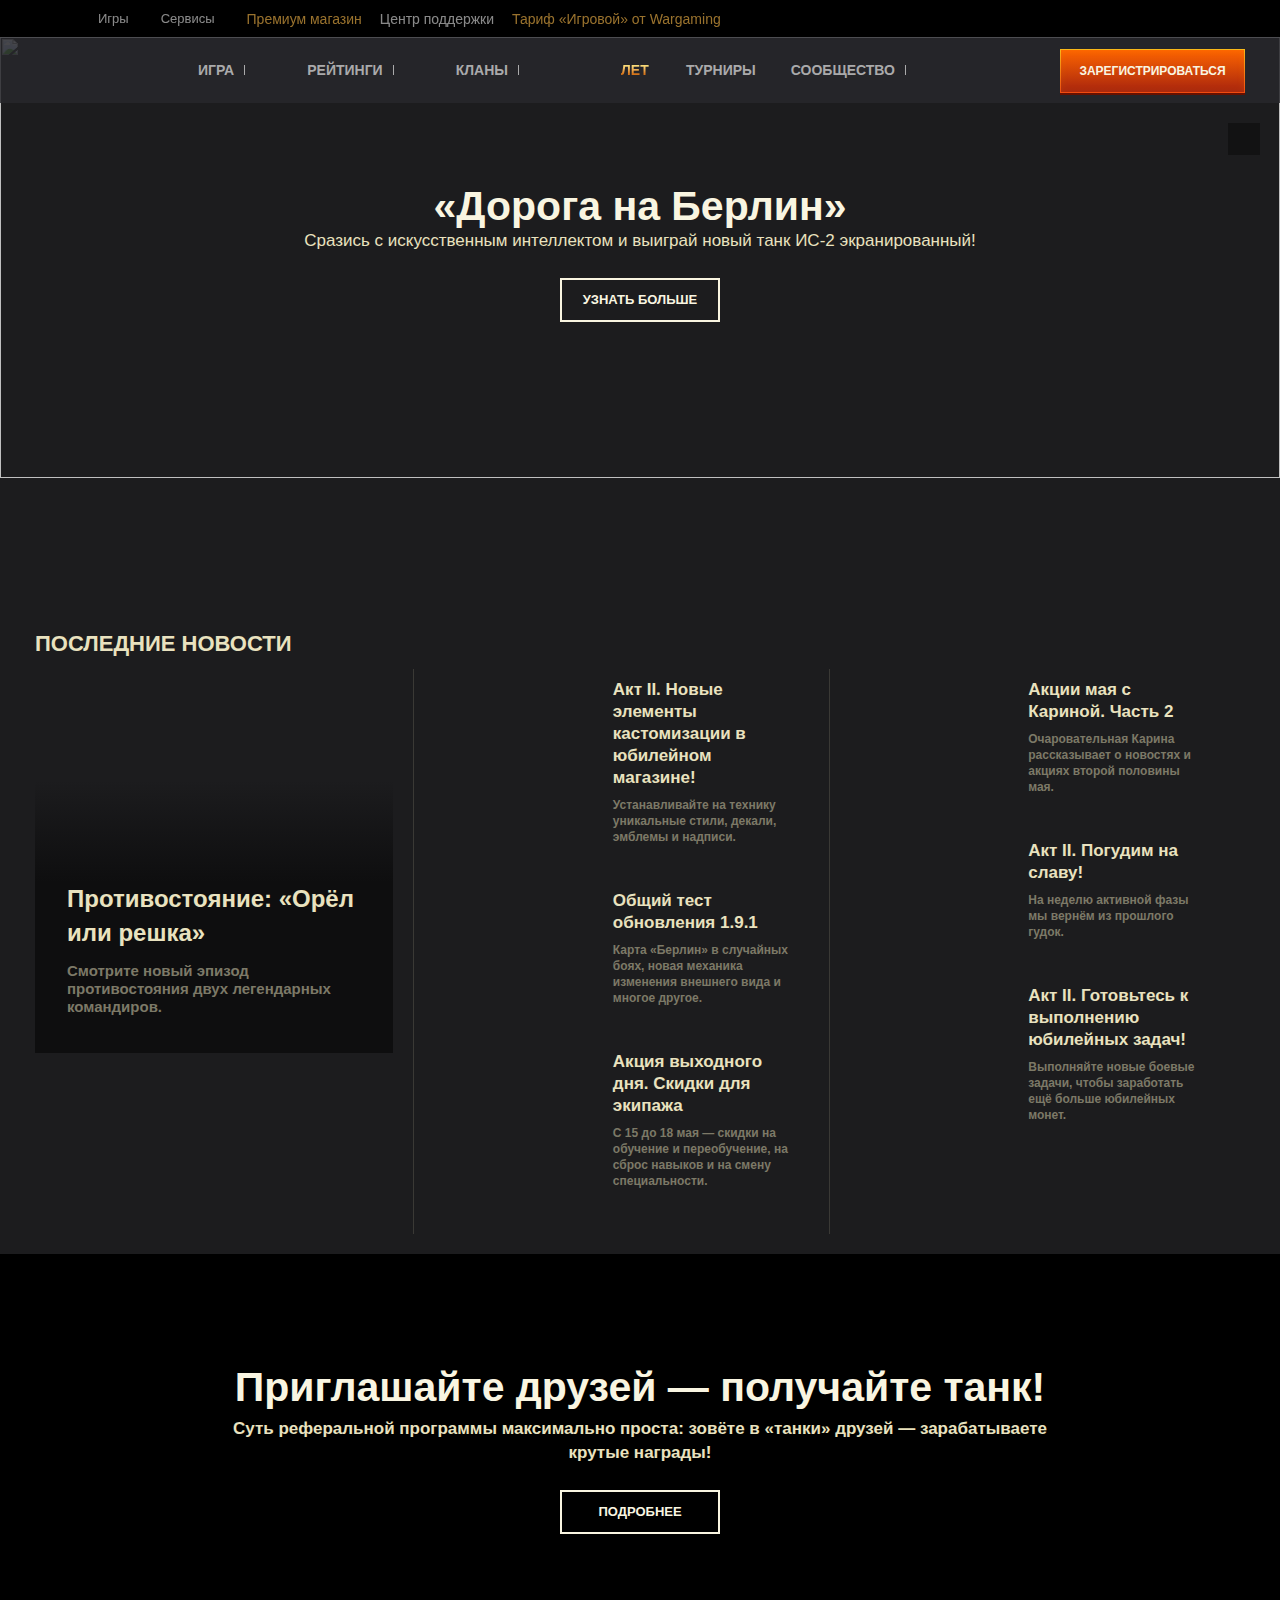
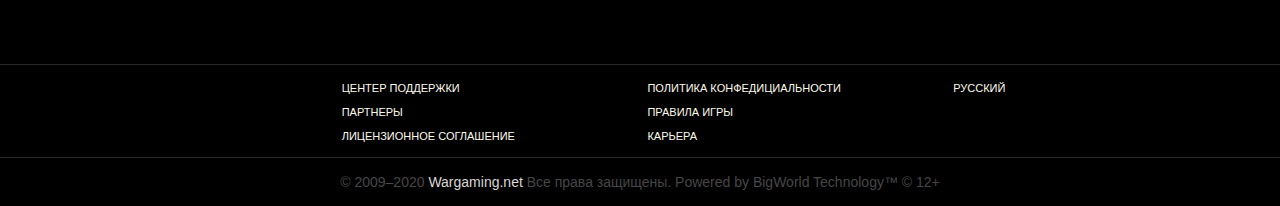
==== commit f2da9517: "changed html" ====
--- a/index.html
+++ b/index.html
@@ -1,820 +1 @@
-<!DOCTYPE html>
-<html lang="ru">
-<head>
-    <meta charset="UTF-8">
-    <meta name="format-detection" content="telephone=no">
-    <meta name="viewport" content="width=device-width, initial-scale=1.0">
-    <link rel="shortcut icon" href="./images/icon/8783.750.ico" type="image/x-icon">
-    <link rel="stylesheet" href="./style/style.css">
-    <script src="./scripts/script.js" defer></script>
-    <script src="./scripts/slider.js" defer></script>
-    <script src="./scripts/jquery-3.4.1.min.js"></script>
-    <title>World of Tanks – Бесплатная Онлайн-игра про Танки</title>
-</head>
-<body>
-    <header class="common-header">
-        <div class="common-menu">
-            <div class="common-menu__left">
-                <div class="common-menu__tab">
-                    <a href="#" class="common-menu__logo">
-                        <span class="common-menu__logo-item"></span>
-                    </a>
-                    <div class="common-menu__case">
-                        <span class="common-menu__case-text">Игры</span>
-                        <span class="common-menu__check-mark"></span>
-                    </div>
-                    <div class="common-menu__case">
-                        <span class="common-menu__case-text">Сервисы</span>
-                        <span class="common-menu__check-mark"></span>
-                    </div>
-                </div>
-                <div class="common-menu__static-menu">
-                    <a class="common-menu__static-text" href="#"><span>Премиум магазин</span></a>
-                    <a class="common-menu__static-text" href="#"><span>Центр поддержки</span></a>
-                    <a class="common-menu__static-text" href="#"><span>Тариф «Игровой» от Wargaming</span></a>
-                </div>
-            </div>
-        </div>
-    </header>
-    <section class="dropdown">
-        <div class="dropdown__shadow">
-            <div class="dropdown__main">
-                <ul class="showcase-list">
-                    <li class="showcase-list__items">
-                        <span class="showcase-list__change">
-                            <span class="showcase-list__change-logo">
-                                <svg version="1.1" xmlns="http://www.w3.org/2000/svg" xmlns:xlink="http://www.w3.org/1999/xlink" x="0px" y="0px" width="24px" height="43px" viewBox="0 0 24 43" enable-background="new 0 0 24 43" xml:space="preserve">
-                                    <path fill-rule="evenodd" clip-rule="evenodd" fill="#9B9B9B" class="showcase-list__change-color" d="M12.0079,38L0.1203,26.2519V11.3133L6.5077,5h11.1349
-                                        l6.2371,6.1648v15.1031L12.0079,38z M22.6072,11.6439l-5.5698-5.505H7.0958l-5.703,5.6372v13.8976l10.6144,10.4895l10.6-10.4767
-                                        V11.6439z M9.6349,12.8178H2.7966l4.8942-4.9479h8.7921l4.8087,4.9479h-6.8403v19.9073l-2.4074,2.405l-2.409-2.405V12.8178z
-                                         M16.6219,14.1333h4.6433v11.1782l-3.5211,3.5552l-3.2382-3.229v-0.006l2.116-2.0969V14.1333z M7.3813,23.5348l2.2045,2.1019
-                                        l-3.3285,3.2301l-3.5185-3.5551V14.1331h4.6425V23.5348z">
-                                    </path>
-                                </svg>
-                            </span>
-                            <span class="showcase-list__text">World of Tanks</span>
-                        </span>
-                    </li>
-                    <li class="showcase-list__items">
-                        <span class="showcase-list__change">
-                            <span class="showcase-list__change-logo">
-                                <svg version="1.1" xmlns="http://www.w3.org/2000/svg" xmlns:xlink="http://www.w3.org/1999/xlink" x="0px" y="0px" width="24px" height="43px" viewBox="0 0 24 43" enable-background="new 0 0 24 43" xml:space="preserve">
-                                    <path fill-rule="evenodd" clip-rule="evenodd" fill="#9B9B9B" class="showcase-list__change-color" d="M15.2619,18.4452l3.7372-2.2235l0.0001-2.3485h-4.6986l0.0001-1.4529l2.222-1.9551V7.9741H7.4711v2.4911
-                                        l2.2221,1.9551v1.4529H4.9947v2.3485l3.7373,2.2235h0.9615v9.4942l-2.5678-1.5288v-5.2818l-4.25-2.5377v10.5438l9.1244,5.4326
-                                        l9.1243-5.4327V18.5911l-4.2562,2.5377v5.2818l-2.5676,1.5288v-9.4942H15.2619z M18.299,5.0004l5.7003,3.3904v22.4643
-                                        l-11.9996,7.1445l-11.999-7.1445V8.3908L5.701,5.0004H18.299z M22.5618,9.2514l-4.6465-2.7637H6.0847L1.4382,9.2514V29.995
-                                        l10.5615,6.2886l10.5621-6.2886V9.2514z">
-                                    </path>
-                                </svg>
-                            </span>
-                            <span class="showcase-list__text">World of Warships</span>
-                        </span>
-                    </li>
-                    <li class="showcase-list__items">
-                        <span class="showcase-list__change">
-                            <span class="showcase-list__change-logo">
-                                <svg version="1.1" xmlns="http://www.w3.org/2000/svg" xmlns:xlink="http://www.w3.org/1999/xlink" x="0px" y="0px" width="36px" height="39px" viewBox="0 0 36 39" style="enable-background:new 0 0 36 39;" xml:space="preserve">
-                                    <g>
-                                        <path fill-rule="evenodd" clip-rule="evenodd" fill="#9B9B9B" class="showcase-list__change-color" d="M26.1,0C20.9,0,15.1,0,9.9,0l-7,3.9v26.8L18,39l15.1-8.3V3.9L26.1,0z M30.8,29.4l-12.8,7l-12.8-7V5.2l5.4-2.9
-                                            c5,0,9.9,0,15,0l5.3,2.9V29.4z">
-                                        </path>
-                                        <polygon fill-rule="evenodd" clip-rule="evenodd" fill="#9B9B9B" class="showcase-list__change-color" points="21.6,16.1 25.9,13.7 25.9,11.2 20.6,11.2 20.6,9.7 23.2,7.7 23.2,5 12.8,5 12.8,7.7 15.4,9.7
-                                            15.4,11.2 10.1,11.2 10.1,13.7 14.4,16.1 15.4,16.1 15.4,26 12.5,24.4 12.5,18.9 7.7,16.2 7.7,27.3 18,33 28.3,27.3 28.3,16.2
-                                            23.5,18.9 23.5,24.4 20.6,26 20.6,16.1 	">
-                                        </polygon>
-                                    </g>
-                                </svg>
-                            </span>
-                            <span class="showcase-list__text">World of Warships: Legends</span>
-                        </span>
-                    </li>
-                    <li class="showcase-list__items">
-                        <span class="showcase-list__change">
-                            <span class="showcase-list__change-logo">
-                                <svg version="1.1" xmlns="http://www.w3.org/2000/svg" xmlns:xlink="http://www.w3.org/1999/xlink" x="0px" y="0px" width="24px" height="43px" viewBox="0 0 24 43" enable-background="new 0 0 24 43" xml:space="preserve">
-                                    <path fill-rule="evenodd" clip-rule="evenodd" fill="#9B9B9B" class="showcase-list__change-color" d="M12.00001,38L-0.00001,25.745V10.427L12.00001,5l12,5.515v15.318L12.00001,38z M22.69551,11.302
-                                        l-10.7819-4.726L1.13059,11.302V25.22l10.86942,10.854l10.6955-10.767V11.302z M11.91361,32.923l1.6522-8.491l-3.9125,1.838
-                                        l2.1738-8.403L7.04419,19.88L9.91361,9.376l2.0864-0.962l2,0.875l-2.0874,6.215l4.0864-1.576l-2.9568,9.191l4-1.926L11.91361,32.923
-                                        z">
-                                    </path>
-                                </svg>
-                            </span>
-                            <span class="showcase-list__text">World of Tanks Blitz</span>
-                        </span>
-                    </li>
-                    <li class="showcase-list__items">
-                        <span class="showcase-list__change">
-                            <span class="showcase-list__change-logo">
-                                <svg version="1.1" xmlns="http://www.w3.org/2000/svg" xmlns:xlink="http://www.w3.org/1999/xlink" x="0px" y="0px" width="28px" height="28px" viewBox="0 0 28 28" style="enable-background:new 0 0 28 28;" xml:space="preserve">
-                                    <g id="CALIBER_x5F_Symbol_x5F_WhiteR_2_">
-                                        <path fill-rule="evenodd" clip-rule="evenodd" fill="#9B9B9B" class="showcase-list__change-color" d="M14,0C6.3,0,0,6.3,0,14s6.3,14,14,14s14-6.3,14-14S21.7,0,14,0z
-                                             M20.4,9.8c1,2.9,0.8,6-1,8.4l0.6,0.5c-2.4,1.8-5.5,2.6-8.3,1.7l-0.3,0.7c-2.5-1.7-4.2-4.4-4.2-7.4l-0.7-0.1l0,0
-                                            c0.9-2.9,2.9-5.3,5.8-6.2L12,6.7l0,0c3.1-0.1,6,1.1,7.7,3.6L20.4,9.8L20.4,9.8z M14,3.1c1.5,0,2.9,0.3,4.2,0.9l0,0l-0.3,1.7l0,0
-                                            l0,0c1,1.1,1.7,2.4,2.3,3.7l0,0l-0.3,0.2c-2.5-3.2-6.2-4.7-9.6-4.3L9.8,3.9l0,0C11.1,3.4,12.5,3.1,14,3.1z M3.1,14.9
-                                            c0-0.3,0-0.6,0-0.9c0-2.7,1-5.2,2.7-7.1l0,0l1.5,0.8l0,0l0,0l0,0c1.4-0.6,2.8-0.9,4.2-1l0,0V7c-3.8,1.4-6.4,4.5-7.1,7.9l0,0H3.1z
-                                             M11.5,24.6c-2.9-0.7-5.4-2.5-6.9-5l1.3-1.2l0,0l0,0c-0.1-1.5,0-3,0.3-4.3l0,0h0.4c0.2,4,2.3,7.5,5.3,9.1L11.5,24.6z M16.5,24.6
-                                            L15.8,23l0,0l0,0c-1.5-0.3-2.8-0.9-4-1.6l0.1-0.4c3.9,1.1,7.8,0.2,10.3-2.2l0,0l1.1,0.8C21.8,22.1,19.4,24,16.5,24.6z M24.9,14.9
-                                            L24.9,14.9l-1.7,0.2l0,0l0,0c-0.8,1.3-1.7,2.4-2.8,3.3l-0.3-0.3c2.2-3.3,2.6-7.4,1.1-10.5l1.1-0.8l0,0C24,8.7,25,11.2,25,13.9
-                                            C24.9,14.3,24.9,14.6,24.9,14.9z">
-                                        </path>
-                                    </g>
-                                </svg>
-                            </span>
-                            <span class="showcase-list__text">Калибр</span>
-                        </span>
-                    </li>
-                    <li class="showcase-list__items">
-                        <span class="showcase-list__change">
-                            <span class="showcase-list__change-logo">
-                                <svg version="1.1" xmlns="http://www.w3.org/2000/svg" xmlns:xlink="http://www.w3.org/1999/xlink" x="0px" y="0px" width="38px" height="24px" viewBox="0 0 38 24" enable-background="new 0 0 38 24" xml:space="preserve">
-                                    <path fill-rule="evenodd" clip-rule="evenodd" fill="#9B9B9B" class="showcase-list__change-color" d="M37.4,21.9v-2.6h0v-19h-4.7V20h-2V0.3H26V20h-8.9c2-0.1,7.5-0.8,7.5-10.2c0-10-7.5-9.5-8.1-9.5s-4.2,0-4.2,0
-                                        V20H7.1c3.3-1,4-4,4-5.9c0-2.3-1.3-3.9-3-5.4C6.5,7.1,4.8,6.2,5.6,5.1c1.1-1.7,4.2,0.5,4.2,0.5V0.9c0,0-1.4-0.9-3.6-0.9
-                                        C1.4,0,0.6,4.8,0.6,5.8c0,0.9,0,2.9,2.8,5.1c2.2,1.7,2.7,2.5,2.7,3.4c0,0.9-0.8,1.6-2.2,1.6c-1.4,0-2.8-1.5-2.8-1.5v4.8
-                                        c0,0,1.1,1.1,3.7,1.1c0.9,0,1.6-0.1,2.3-0.3h26.9v0h3.5L37.4,21.9H0.5V24h37L37.4,21.9L37.4,21.9z M17,4.4c0,0,2.8-0.5,2.8,5.4
-                                        c0,6.7-2.8,6-2.8,6V4.4z">
-                                    </path>
-                                </svg>
-                            </span>
-                            <span class="showcase-list__text">Steel Division 2</span>
-                        </span>
-                    </li>
-                </ul>
-            </div>
-        </div>
-        <div class="group-blocks">
-            <div class="group-blocks__media">
-                <div class="group-blocks__container">
-                    <div class="group-blocks__contant">
-                        <div class="group-blocks__logo-game"></div>
-                    </div>
-                    <div class="group-blocks__combine">
-                        <div class="combine-content">
-                            <h2 class="combine-content__title">world of tanks</h2>
-                            <p class="combine-content__text">
-                                Командный танковый экшен. Более 500 моделей военной техники Второй мировой.
-                                Многомиллионная армия поклонников. Лучшая онлайн-игра на постсоветском пространстве.
-                            </p>
-                            <div class="combine-content__platforms">
-                                <div class="combine-content__platform">
-                                    <span class="combine-content__logo"></span>
-                                    <span class="combine-content__platform-text">windows</span>
-                                </div>
-                                <div class="platform">
-                                    <span class="combine-content__logo"></span>
-                                    <span class="combine-content__platform-text">mac</span>
-                                </div>
-                            </div>
-                        </div>
-                        <div class="combine-content">
-                            <h2 class="combine-content__title">ссылка</h2>
-                            <ul class="list-links">
-                                <li class="list-links__items">
-                                    <a href="#" class="list-links__link">
-                                        <span class="list-links__point"></span>
-                                        <p class="list-links__bottom-frame">Сайт игры</p>
-                                    </a>
-                                </li>
-                                <li class="list-links__items">
-                                    <a href="#" class="list-links__link">
-                                        <span class="list-links__point"></span>
-                                        <p class="list-links__bottom-frame">Форум</p>
-                                    </a>
-                                </li>
-                                <li class="list-links__items">
-                                    <a href="#" class="list-links__link">
-                                        <span class="list-links__point"></span>
-                                        <p class="list-links__bottom-frame">Центр поддержки</p>
-                                    </a>
-                                </li>
-                                <li class="list-links__items">
-                                    <a href="#" class="list-links__link">
-                                        <span class="list-links__point"></span>
-                                        <p class="list-links__bottom-frame">Кланы</p>
-                                    </a>
-                                </li>
-                                <li class="list-links__items">
-                                    <a href="#" class="list-links__link">
-                                        <span class="list-links__point"></span>
-                                        <p class="list-links__bottom-frame">Мобильный помощник</p>
-                                    </a>
-                                </li>
-                                <li class="list-links__items">
-                                    <a href="#" class="list-links__link">
-                                        <span class="list-links__point"></span>
-                                        <p class="list-links__bottom-frame">Портал модов</p>
-                                    </a>
-                                </li>
-                            </ul>
-                        </div>
-                    </div>
-                </div>
-            </div>
-        </div>
-        <div class="group-blocks">
-            <div class="group-blocks__media">
-                <div class="group-blocks__container">
-                    <div class="group-blocks__contant">
-                        <div class="group-blocks__logo-game"></div>
-                    </div>
-                    <div class="group-blocks__combine">
-                        <div class="combine-content">
-                            <h2 class="combine-content__title">World of Warships</h2>
-                            <p class="combine-content__text">
-                                Массовая многопользовательская онлайн-игра (ММО), которая позволяет окунуться в мир масштабных
-                                морских баталий и опробовать в бою легендарные военные корабли первой половины ХХ века.
-                            </p>
-                            <div class="combine-content__platforms">
-                                <div class="combine-content__platform">
-                                    <span class="combine-content__logo"></span>
-                                    <span class="combine-content__platform-text">windows</span>
-                                </div>
-                                <div class="combine-content__platform">
-                                    <span class="combine-content__logo"></span>
-                                    <span class="combine-content__platform-text">mac</span>
-                                </div>
-                            </div>
-                        </div>
-                        <div class="combine-content">
-                            <h2 class="combine-content__title">ссылка</h2>
-                            <ul class="list-links">
-                                <li class="list-links__items">
-                                    <a href="#" class="list-links__link">
-                                        <span class="list-links__point"></span>
-                                        <p class="list-links__bottom-frame">Сайт игры</p>
-                                    </a>
-                                </li>
-                                <li class="list-links__items">
-                                    <a href="#" class="list-links__link">
-                                        <span class="ist-links__point"></span>
-                                        <p class="list-links__bottom-frame">Форум</p>
-                                    </a>
-                                </li>
-                                <li class="list-links__items">
-                                    <a href="#" class="list-links__link">
-                                        <span class="list-links__point"></span>
-                                        <p class="list-links__bottom-frame">Центр поддержки</p>
-                                    </a>
-                                </li>
-                                <li class="list-links__items">
-                                    <a href="#" class="list-links__link">
-                                        <span class="list-links__point"></span>
-                                        <p class="list-links__bottom-frame">Пригласи друга</p>
-                                    </a>
-                                </li>
-                            </ul>
-                        </div>
-                    </div>
-                </div>
-            </div>
-        </div>
-        <div class="group-blocks">
-            <div class="group-blocks__media">
-                <div class="group-blocks__container">
-                    <div class="group-blocks__contant">
-                        <div class="group-blocks__logo-game"></div>
-                    </div>
-                    <div class="group-blocks__combine">
-                        <div class="combine-content">
-                            <h2 class="combine-content__title">World of Warships: Legends</h2>
-                            <p class="combine-content__text">
-                                Окунитесь в мир морских сражений в World of Warships: Legends — новой MMO для консолей.
-                                Покоряйте моря на величайших кораблях в истории под руководством легендарных командиров!
-                            </p>
-                            <div class="combine-content__platforms">
-                                <div class="combine-content__platform">
-                                    <span class="combine-content__logo"></span>
-                                    <span class="combine-content__platform-text">windows</span>
-                                </div>
-                                <div class="combine-content__platform">
-                                    <span class="combine-content__logo"></span>
-                                </div>
-                            </div>
-                        </div>
-                        <div class="combine-content">
-                            <h2 class="combine-content__title">ссылка</h2>
-                            <ul class="list-links">
-                                <li class="list-links__items">
-                                    <a href="#" class="list-links__link">
-                                        <span class="list-links__point"></span>
-                                        <p class="list-links__bottom-frame">Сайт игры</p>
-                                    </a>
-                                </li>
-                                <li class="list-links__items">
-                                    <a href="#" class="list-links__link">
-                                        <span class="list-links__point"></span>
-                                        <p class="list-links__bottom-frame">Центр поддержки</p>
-                                    </a>
-                                </li>
-                            </ul>
-                        </div>
-                    </div>
-                </div>
-            </div>
-        </div>
-        <div class="group-blocks">
-            <div class="group-blocks__media">
-                <div class="group-blocks__container">
-                    <div class="group-blocks__contant">
-                        <div class="group-blocks__logo-game"></div>
-                    </div>
-                    <div class="group-blocks__combine">
-                        <div class="combine-content">
-                            <h2 class="combine-content__title">World of Tanks Blitz</h2>
-                            <p class="combine-content__text">
-                                Мобильный free-to-play MMO-экшен, посвящённый танковым сражениям середины ХХ века и предлагающий абсолютно новый формат командных онлайн-баталий.
-                            </p>
-                            <div class="combine-content__platforms">
-                                <div class="combine-content__platform">
-                                    <span class="combine-content__logo"></span>
-                                    <span class="combine-content__platform-text">windws</span>
-                                </div>
-                                <div class="combine-content__platform">
-                                    <span class="combine-content__logo"></span>
-                                    <span class="combine-content__platform-text">android</span>
-                                </div>
-                                <div class="combine-content__platform">
-                                    <span class="combine-content__logo"></span>
-                                    <span class="combine-content__platform-text">ios</span>
-                                </div>
-                                <div class="combine-content__platform">
-                                    <span class="combine-content__logo"></span>
-                                    <span class="combine-content__platform-text">mac</span>
-                                </div>
-                            </div>
-                        </div>
-                        <div class="combine-content">
-                            <h2 class="combine-content__title">ссылка</h2>
-                            <ul class="list-links">
-                                <li class="list-links__items">
-                                    <a href="#" class="list-links__link">
-                                        <span class="list-links__point"></span>
-                                        <p class="list-links__bottom-frame">Сайт игры</p>
-                                    </a>
-                                </li>
-                                <li class="list-links__items">
-                                    <a href="#" class="list-links__link">
-                                        <span class="list-links__point"></span>
-                                        <p class="list-links__bottom-frame">Форум</p>
-                                    </a>
-                                </li>
-                                <li class="list-links__items">
-                                    <a href="#" class="list-links__link">
-                                        <span class="list-links__point"></span>
-                                        <p class="list-links__bottom-frame">Центр поддержки</p>
-                                    </a>
-                                </li>
-                            </ul>
-                        </div>
-                    </div>
-                </div>
-            </div>
-        </div>
-        <div class="group-blocks">
-            <div class="group-blocks__media">
-                <div class="group-blocks__container">
-                    <div class="group-blocks__contant">
-                        <div class="group-blocks__logo-game"></div>
-                    </div>
-                    <div class="group-blocks__combine">
-                        <div class="combine-content">
-                            <h2 class="combine-content__title">Калибр</h2>
-                            <p class="combine-content__text">
-                                Командный free-to-play экшен про современный спецназ. Участвуйте в реалистичных онлайн-боях
-                                и выполняйте тактические миссии с отрядом оперативников из разных стран мира.е.
-                            </p>
-                            <div class="combine-content__platforms">
-                                <div class="combine-content__platform">
-                                    <span class="combine-content__logo"></span>
-                                    <span class="combine-content__platform-text">windows</span>
-                                </div>
-                            </div>
-                        </div>
-                        <div class="combine-content">
-                            <h2 class="combine-content__title">ссылка</h2>
-                            <ul class="list-links">
-                                <li class="list-links__items">
-                                    <a href="#" class="list-links__link">
-                                        <span class="list-links__point"></span>
-                                        <p class="list-links__bottom-frame">Сайт игры</p>
-                                    </a>
-                                </li>
-                                <li class="list-links__items">
-                                    <a href="#" class="list-links__link">
-                                        <span class="list-links__point"></span>
-                                        <p class="list-links__bottom-frame">Центр поддержки</p>
-                                    </a>
-                                </li>
-                                <li class="list-links__items">
-                                    <a href="#" class="list-links__link">
-                                        <span class="list-links__point"></span>
-                                        <p class="list-links__bottom-frame">Форум</p>
-                                    </a>
-                                </li>
-                            </ul>
-                        </div>
-                    </div>
-                </div>
-            </div>
-        </div>
-        <div class="group-blocks">
-            <div class="group-blocks__media">
-                <div class="group-blocks__container">
-                    <div class="group-blocks__contant">
-                        <div class="group-blocks__logo-game"></div>
-                    </div>
-                    <div class="group-blocks__combine">
-                        <div class="combine-content">
-                            <h2 class="combine-content__title">Steel Division 2</h2>
-                            <p class="combine-content__text">
-                                Стратегия в жанре wargame, посвящённая Второй мировой войне. Вам предстоит руководить войсками во время операции
-                                «Багратион» — крупномасштабного советского наступления против вермахта.
-                            </p>
-                            <div class="combine-content__platforms">
-                                <div class=" combine-content__platform">
-                                    <span class="combine-content__logo"></span>
-                                    <span class="combine-content__platform-text">windows</span>
-                                </div>
-                            </div>
-                        </div>
-                        <div class="combine-content">
-                            <h2 class="combine-content__title">ссылка</h2>
-                            <ul class="list-links">
-                                <li class="list-links__items">
-                                    <a href="#" class="list-links__link">
-                                        <span class="list-links__point"></span>
-                                        <p class="list-links__bottom-frame">Премиум магазин</p>
-                                    </a>
-                                </li>
-                                <li class="list-links__items">
-                                    <a href="#" class="list-links__link">
-                                        <span class="list-links__point"></span>
-                                        <p class="list-links__bottom-frame">Центр поддержки</p>
-                                    </a>
-                                </li>
-                                <li class="list-links__items">
-                                    <a href="#" class="list-links__link">
-                                        <span class="list-links__point"></span>
-                                        <p class="list-links__bottom-frame">Wiki</p>
-                                    </a>
-                                </li>
-                                <li class="list-links__items">
-                                    <a href="#" class="list-links__link">
-                                        <span class="list-links__point"></span>
-                                        <p class="list-links__bottom-frame">Discord</p>
-                                    </a>
-                                </li>
-                            </ul>
-                        </div>
-                    </div>
-                </div>
-            </div>
-        </div>
-    </section>
-    <section class="main-heading">
-        <img class="main-heading__bacground" src="./images/title-bacground/inb-road-to-berlin.jpg" alt="">
-        <div class="main-heading__nav-menu">
-            <div class="main-heading__menu-registration">
-                <ul class="main-menu">
-                    <li class="main-menu__items"></li>
-                    <li class="main-menu__items">
-                        <a href="#" class="main-menu__nav-links">игра</a>
-                        <span class=" main-menu__nav-arrow"></span>
-                        <ul class="nav-list">
-                            <li class="nav-list__items"><a href="#" class="nav-list__link">Скачать игру</a></li>
-                            <li class="nav-list__items"><a href="#" class="nav-list__link">медиа</a></li>
-                            <li class="nav-list__items"><a href="#" class="nav-list__link">Новости</a></li>
-                            <li class="nav-list__items"><a href="#" class="nav-list__link">Танковедение</a></li>
-                            <li class="nav-list__items"><a href="#" class="nav-list__link">Новичку</a></li>
-                            <li class="nav-list__items"><a href="#" class="nav-list__link">В разработке</a></li>
-                            <li class="nav-list__items"><a href="#" class="nav-list__link">Календарь событий</a></li>
-                            <li class="nav-list__items"><a href="#" class="nav-list__link">Руководство</a></li>
-                            <li class="nav-list__items"><a href="#" class="nav-list__link">Экономика</a></li>
-                            <li class="nav-list__items"><a href="#" class="nav-list__link">Достижения</a></li>
-                            <li class="nav-list__items"><a href="#" class="nav-list__link">Обновления</a></li>
-                            <li class="nav-list__items"><a href="#" class="nav-list__link">Безопасность</a></li>
-                        </ul>
-                    </li>
-                    <li class="main-menu__items">
-                        <a href="#" class="main-menu__nav-links">рейтинги</a>
-                        <span class="main-menu__nav-arrow"></span>
-                        <ul class="nav-list">
-                            <li class="nav-list__items"><a href="#" class="nav-list__link">Рейтинг по достижениям</a></li>
-                            <li class="nav-list__items"><a href="#" class="nav-list__link">Рейтинг по технике</a></li>
-                            <li class="nav-list__items"><a href="#" class="nav-list__link">Ранговые бои</a></li>
-                        </ul>
-                    </li>
-                    <li class="main-menu__items">
-                        <a href="#" class="main-menu__nav-links">кланы</a>
-                        <span class="main-menu__nav-arrow"></span>
-                        <ul class="nav-list">
-                            <li class="nav-list__items"><a href="#" class="nav-list__link">Укрепрайон</a></li>
-                            <li class="nav-list__items"><a href="#" class="nav-list__link">Глобальная карта</a></li>
-                            <li class="nav-list__items"><a href="#" class="nav-list__link">Рейтинг кланов</a></li>
-                            <li class="nav-list__items"><a href="#" class="nav-list__link">Клановый портал</a></li>
-                            <li class="nav-list__items"><a href="#" class="nav-list__link">Рейтинг сезона</a></li>
-                        </ul>
-                    </li>
-                    <li class="main-menu__items">
-                        <a href="#" class="ten-years">
-                            <span class="ten-years__text">лет</span>
-                        </a>
-                    </li>
-                    <li class="main-menu__items">
-                        <a href="#" class=" main-menu__nav-links">турниры</a>
-                    </li>
-                    <li class="main-menu__items">
-                        <a href="#" class="main-menu__nav-links">сообщество</a>
-                        <span class="main-menu__nav-arrow"></span>
-                        <ul class="nav-list">
-                            <li class="nav-list__items"><a href="#" class="nav-list__link">Мой профиль</a></li>
-                            <li class="nav-list__items"><a href="#" class="nav-list__link">Форум</a></li>
-                            <li class="nav-list__items"><a href="#" class="nav-list__link">Игроки</a></li>
-                            <li class="nav-list__items"><a href="#" class="nav-list__link">Полезный софт</a></li>
-                            <li class="nav-list__items"><a href="#" class="nav-list__link">Танковое радио</a></li>
-                            <li class="nav-list__items"><a href="#" class="nav-list__link">Пригласить друга</a></li>
-                            <li class="nav-list__items"><a href="#" class="nav-list__link">Портал модов</a></li>
-                        </ul>
-                    </li>
-                </ul>
-                <div class="registration">
-                    <a href="#" class="registration__text">зарегистрироваться</a>
-                </div>
-            </div>
-            <div class="nav-wrap">
-                <div class="nav-wrap__flex">
-                    <div class="nav-wrap__holder">
-                        <ul class="sub-menu">
-                            <li class="sub-menu__items">
-                                <a class="sub-menu__links" href="#">игра</a>
-                                <span class="sub-menu__cross"></span>
-                            </li>
-                            <ul class="nav-detail">
-                                <li class="nav-detail__items"><a class="nav-detail__links" href="#">Скачать игру</a></li>
-                                <li class="nav-detail__items"><a class="nav-detail__links" href="#">МЕДИА</a></li>
-                                <li class="nav-detail__items"><a class="nav-detail__links" href="#">Новости</a></li>
-                                <li class="nav-detail__items"><a class="nav-detail__links" href="#">Танковедение</a></li>
-                                <li class="nav-detail__items"><a class="nav-detail__links" href="#">Новичку</a></li>
-                                <li class="nav-detail__items"><a class="nav-detail__links" href="#">В разработке</a></li>
-                                <li class="nav-detail__items"><a class="nav-detail__links" href="#">Календарь событий</a></li>
-                                <li class="nav-detail__items"><a class="nav-detail__links" href="#">Руководство</a></li>
-                                <li class="nav-detail__items"><a class="nav-detail__links" href="#">Экономика</a></li>
-                                <li class="nav-detail__items"><a class="nav-detail__links" href="#">Достижения</a></li>
-                                <li class="nav-detail__items"><a class="nav-detail__links" href="#">Обновления</a></li>
-                                <li class="nav-detail__items"><a class="nav-detail__links" href="#">Безопасность</a></li>
-                            </ul>
-                            <li class="sub-menu__items">
-                                <a class="sub-menu__links" href="#">рейтинги</a>
-                                <span class="sub-menu__cross"></span>
-                            </li>
-                            <ul class="nav-detail">
-                                <li class="nav-detail__items"><a class="nav-detail__links" href="#">Рейтинг по достижениям</a></li>
-                                <li class="nav-detail__items"><a class="nav-detail__links" href="#">Рейтинг по технике</a></li>
-                                <li class="nav-detail__items"><a class="nav-detail__links" href="#">Ранговые бои</a></li>
-                            </ul>
-                            <li class="sub-menu__items">
-                                <a class="sub-menu__links" href="#">кланы</a>
-                                <span class="sub-menu__cross"></span>
-                            </li>
-                            <ul class="nav-detail">
-                                <li class="nav-detail__items"><a class="nav-detail__links" href="#">Укрепрайон</a></li>
-                                <li class="nav-detail__items"><a class="nav-detail__links" href="#">Глобальная карта</a></li>
-                                <li class="nav-detail__items"><a class="nav-detail__links" href="#">Рейтинг кланов</a></li>
-                                <li class="nav-detail__items"><a class="nav-detail__links" href="#">Клановый портал</a></li>
-                                <li class="nav-detail__items"><a class="nav-detail__links" href="#">Рейтинг сезона</a></li>
-                            </ul>
-                            <li class="sub-menu__items">
-                                <a class="sub-menu__links" href="#">
-                                    <span class="sub-menu__logo"></span>
-                                    <span class="sub-menu__text">лет</span>
-                                </a>
-                            </li>
-                            <li class="sub-menu__items">
-                                <a class="sub-menu__links" href="#">турниры</a>
-                            </li>
-                            <li class="sub-menu__items">
-                                <a class="sub-menu__links" href="#">сообщество</a>
-                                <span class="sub-menu__cross"></span>
-                            </li>
-                            <ul class="nav-detail">
-                                <li class="nav-detail__items"><a class="nav-detail__links" href="#">Мой профиль</a></li>
-                                <li class="nav-detail__items"><a class="nav-detail__links" href="#">Форум</a></li>
-                                <li class="nav-detail__items"><a class="nav-detail__links" href="#">Игроки</a></li>
-                                <li class="nav-detail__items"><a class="nav-detail__links" href="#">Полезный софт</a></li>
-                                <li class="nav-detail__items"><a class="nav-detail__links" href="#">Танковое радио</a></li>
-                                <li class="nav-detail__items"><a class="nav-detail__links" href="#">Пригласить друга</a></li>
-                                <li class="nav-detail__items"><a class="nav-detail__links" href="#">Портал модов</a></li>
-                            </ul>
-                        </ul>
-                        <div class="nav-wrap__block">
-                            <div class="nav-wrap__registration">
-                                <a class="nav-wrap__link" href="#">зарегистрироваться</a>
-                            </div>
-                        </div>
-                    </div>
-                    <div class="nav-wrap__jackdaw"></div>
-                </div>
-            </div>
-            <div class="nav">
-                <div class="nav__blocks">
-                    <div class="nav__blocks-items"></div>
-                    <div class="nav__blocks-items"></div>
-                    <div class="nav__blocks-items"></div>
-                </div>
-                <div class="nav__blocks">
-                    <img  class="nav__blocks-icon" src="./images/logo-wot/download.svg" alt="">
-                </div>
-                <div class="nav__blocks">
-                    <div class="nav__blocks-img"></div>
-                </div>
-            </div>
-        </div>
-        <div class="main-headlines">
-            <div class="main-headlines__cross"></div>
-            <div class="main-headlines__container">
-                <div class="main-headlines__promo-block">
-                    <div class="main-headlines__limited-height">
-                        <div class="main-headlines__promo-title">
-                            <h3 class="main-headlines__title">«Дорога на Берлин»</h3>
-                            <p class="main-headlines__text">Сразись с искусственным интеллектом и выиграй новый танк ИС-2 экранированный!</p>
-                            <div class="learn-more">
-                                <a href="#" class="learn-more__text">узнать больше</a>
-                            </div>
-                        </div>
-                        <div class="main-headlines__logo-wot"></div>
-                    </div>
-                </div>
-            </div>
-        </div>
-        <div class="carousel-store">
-            <div class="slider-store">
-                <div class="slider-block">
-                    <div class="slider-block__arrows-one"></div>
-                    <div class="slider-block__arrows-two"></div>
-                    <div class="slider-block__width"></div>
-                </div>
-            </div>
-            <div class="block-store">
-                <span class="block-store__link">
-                    <a href="#" class="block-store__premium-store"></a>
-                </span>
-            </div>
-            <div class="mini-store">
-                <a href="#" class="mini-store__premium-bag">
-                    <span class="mini-store__img"></span>
-                    <p class="mini-store__text">премиум магазин</p>
-                </a>
-            </div>
-        </div>
-    </section>
-    <section class="latest-news">
-        <div class="latest-news__central-columns">
-            <header class="latest-news__columns-header">
-                <h2 class="latest-news__title">последние новости</h2>
-            </header>
-            <div class="latest-news__flex-block">
-                <div class="three-columns">
-                    <article class="three-columns__small-news" data-da="three-columns:nth-child(2),first,1190">
-                        <a href="#" class="three-columns__news-link">
-                            <span class="three-columns__img" style="background: url(./images/news-img/mortal-race-4.jpg) center/contain no-repeat;">
-                                <span class="three-columns__link-shadow"></span>
-                            </span>
-                        </a>
-                        <div class="three-columns__news-info">
-                            <a href="#" class="three-columns__block-news">
-                                <span class="three-columns__text-news">Противостояние: «Орёл или решка»</span>
-                                <span class="three-columns__text-news">Смотрите новый эпизод противостояния двух легендарных командиров.</span>
-                            </a>
-                        </div>
-                    </article>
-                </div>
-                <div class="three-columns">
-                    <article class="three-columns__small-news">
-                        <a href="#" class="three-columns__news-link">
-                            <span class="three-columns__img" style="background: url(./images/news-img/20.05.14_10ani_act_2_1_1.jpg) center/contain no-repeat;">
-                                <span class="three-columns__link-shadow"></span>
-                            </span>
-                        </a>
-                        <div class="three-columns__news-info">
-                            <a href="#" class="three-columns__block-news">
-                                <span class="three-columns__text-news">Акт II. Новые элементы кастомизации в юбилейном магазине!</span>
-                                <span class="three-columns__text-news">Устанавливайте на технику уникальные стили, декали, эмблемы и надписи.</span>
-                            </a>
-                        </div>
-                    </article>
-                    <article class="three-columns__small-news">
-                        <a href="#" class="three-columns__news-link">
-                            <span class=" three-columns__img" style="background: url(./images/news-img/wot_1.9.1_615x346.jpg) center/contain no-repeat;">
-                                <span class="three-columns__link-shadow"></span>
-                            </span>
-                        </a>
-                        <div class="three-columns__news-info">
-                            <a href="#" class="three-columns__block-news">
-                                <span class="three-columns__text-news">Общий тест обновления 1.9.1</span>
-                                <span class="three-columns__text-news">Карта «Берлин» в случайных боях, новая механика изменения внешнего вида и многое другое.</span>
-                            </a>
-                        </div>
-                    </article>
-                    <article class="three-columns__small-news">
-                        <a href="#" class="three-columns__news-link">
-                            <span class="three-columns__img" style="background: url(./images/news-img/ekipazh1.jpg) center/contain no-repeat;">
-                                <span class="three-columns__link-shadow"></span>
-                            </span>
-                        </a>
-                        <div class="three-columns__news-info">
-                            <a href="#" class="three-columns__block-news">
-                                <span class="three-columns__text-news">Акция выходного дня. Скидки для экипажа</span>
-                                <span class="three-columns__text-news">С 15 до 18 мая — скидки на обучение и переобучение, на сброс навыков и на смену специальности.</span>
-                            </a>
-                        </div>
-                    </article>
-                </div>
-                <div class="three-columns">
-                    <article class="three-columns__small-news">
-                        <a href="#" class="three-columns__news-link">
-                            <span class="three-columns__img" style="background: url(./images/news-img/1_5oifsmi_615x.jpg) center/contain no-repeat;">
-                                <span class="three-columns__link-shadow"></span>
-                            </span>
-                        </a>
-                        <div class="three-columns__news-info">
-                            <a href="#" class="three-columns__block-news">
-                                <span class="three-columns__text-news">Акции мая с Кариной. Часть 2</span>
-                                <span class="three-columns__text-news">Очаровательная Карина рассказывает о новостях и акциях второй половины мая.</span>
-                            </a>
-                        </div>
-                    </article>
-                    <article class="three-columns__small-news">
-                        <a href="#" class="three-columns__news-link">
-                            <span class="three-columns__img" style="background: url(./images/news-img/gudok_615x346.jpg) center/contain no-repeat;">
-                                <span class="three-columns__link-shadow"></span>
-                            </span>
-                        </a>
-                        <div class="three-columns__news-info">
-                            <a href="#" class="three-columns__block-news">
-                                <span class="three-columns__text-news">Акт II. Погудим на славу!</span>
-                                <span class="three-columns__text-news">На неделю активной фазы мы вернём из прошлого гудок.</span>
-                            </a>
-                        </div>
-                    </article>
-                    <article class="three-columns__small-news">
-                        <a href="#" class="three-columns__news-link">
-                            <span class="three-columns__img" style="background: url(./images/news-img/bm_615.jpg) center/contain no-repeat;">
-                                <span class="three-columns__link-shadow"></span>
-                            </span>
-                        </a>
-                        <div class="three-columns__news-info">
-                            <a href="#" class="three-columns__block-news">
-                                <span class="three-columns__text-news">Акт II. Готовьтесь к выполнению юбилейных задач!</span>
-                                <span class="three-columns__text-news">Выполняйте новые боевые задачи, чтобы заработать ещё больше юбилейных монет.</span>
-                            </a>
-                        </div>
-                    </article>
-                </div>
-            </div>
-        </div>
-    </section>
-    <div class="between-blocks">
-        <section class="between-blocks__about-invite" style="background: url(./images/title-bacground/referal-2019.jpg) center/cover;">
-            <div class="between-blocks__container-size">
-                <div class="between-blocks__promo-block">
-                    <h3 class="between-blocks__title">Приглашайте друзей — получайте танк!</h3>
-                    <p class="between-blocks__text">Суть реферальной программы максимально проста: зовёте в «танки» друзей — зарабатываете крутые награды!</p>
-                    <div class="between-blocks__learn-more">
-                        <a href="#" class="between-blocks__learn-text">подробнее</a>
-                    </div>
-                </div>
-            </div>
-        </section>
-    </div>
-    <footer class="footer-wrap">
-        <div class="footer-wrap__center">
-            <div class="footer-wrap__list">
-                <div class="footer-wrap__logo"></div>
-                <ul class="footer-menu">
-                    <li class="footer-menu__item">
-                        <a href="#" class="footer-menu__links">центер поддержки</a>
-                    </li>
-                    <li class="footer-menu__item">
-                        <a href="#" class="footer-menu__links">партнеры</a>
-                    </li>
-                    <li class="footer-menu__item">
-                        <a href="#" class="footer-menu__links">лицензионное соглашение</a>
-                    </li>
-                    <li class="footer-menu__item">
-                        <a href="#" class="footer-menu__links">политика конфедициальности</a>
-                    </li>
-                    <li class="footer-menu__item">
-                        <a href="#" class="footer-menu__links">правила игры</a>
-                    </li>
-                    <li class="footer-menu__item">
-                        <a href="#" class="footer-menu__links">карьера</a>
-                    </li>
-                    <li class="footer-menu__item">
-                        <a href="#" class="footer-menu__links">русский</a>
-                    </li>
-                </ul>
-            </div>
-        </div>
-        <div class="rights-reserved">© 2009–2020 <span class="rights-reserved__footer-cop"><a href="#" class="rights-reserved__link">Wargaming.net</a></span> Все права защищены. Powered by BigWorld Technology™ © 12+</div>
-    </footer>
-</body>
-</html>+<!DOCTYPE html><html lang="ru"><head>    <meta charset="UTF-8">    <meta name="format-detection" content="telephone=no">    <meta name="viewport" content="width=device-width, initial-scale=1.0">    <link rel="shortcut icon" href="img/icon/8783.750.ico" type="image/x-icon">    <link rel="stylesheet" href="css/style.min.css">    <title>World of Tanks – Бесплатная Онлайн-игра про Танки</title></head><body>    <header class="common-header">        <div class="common-menu">            <div class="common-menu__left">                <div class="common-menu__tab">                    <a href="#" class="common-menu__logo">                        <span class="common-menu__logo-item"></span>                    </a>                    <div class="common-menu__case">                        <span class="common-menu__case-text">Игры</span>                        <span class="common-menu__check-mark"></span>                    </div>                    <div class="common-menu__case">                        <span class="common-menu__case-text">Сервисы</span>                        <span class="common-menu__check-mark"></span>                    </div>                </div>                <div class="common-menu__static-menu">                    <a class="common-menu__static-text" href="#"><span>Премиум магазин</span></a>                    <a class="common-menu__static-text" href="#"><span>Центр поддержки</span></a>                    <a class="common-menu__static-text" href="#"><span>Тариф «Игровой» от Wargaming</span></a>                </div>            </div>        </div>    </header>    <section class="dropdown">        <div class="dropdown__shadow">            <div class="dropdown__main">                <ul class="showcase-list">                    <li class="showcase-list__items">                        <span class="showcase-list__change">                            <span class="showcase-list__change-logo">                                <svg version="1.1" xmlns="http://www.w3.org/2000/svg" xmlns:xlink="http://www.w3.org/1999/xlink" x="0px" y="0px" width="24px" height="43px" viewBox="0 0 24 43" enable-background="new 0 0 24 43" xml:space="preserve">                                    <path fill-rule="evenodd" clip-rule="evenodd" fill="#9B9B9B" class="showcase-list__change-color" d="M12.0079,38L0.1203,26.2519V11.3133L6.5077,5h11.1349                                        l6.2371,6.1648v15.1031L12.0079,38z M22.6072,11.6439l-5.5698-5.505H7.0958l-5.703,5.6372v13.8976l10.6144,10.4895l10.6-10.4767                                        V11.6439z M9.6349,12.8178H2.7966l4.8942-4.9479h8.7921l4.8087,4.9479h-6.8403v19.9073l-2.4074,2.405l-2.409-2.405V12.8178z                                         M16.6219,14.1333h4.6433v11.1782l-3.5211,3.5552l-3.2382-3.229v-0.006l2.116-2.0969V14.1333z M7.3813,23.5348l2.2045,2.1019                                        l-3.3285,3.2301l-3.5185-3.5551V14.1331h4.6425V23.5348z">                                    </path>                                </svg>                            </span>                            <span class="showcase-list__text">World of Tanks</span>                        </span>                    </li>                    <li class="showcase-list__items">                        <span class="showcase-list__change">                            <span class="showcase-list__change-logo">                                <svg version="1.1" xmlns="http://www.w3.org/2000/svg" xmlns:xlink="http://www.w3.org/1999/xlink" x="0px" y="0px" width="24px" height="43px" viewBox="0 0 24 43" enable-background="new 0 0 24 43" xml:space="preserve">                                    <path fill-rule="evenodd" clip-rule="evenodd" fill="#9B9B9B" class="showcase-list__change-color" d="M15.2619,18.4452l3.7372-2.2235l0.0001-2.3485h-4.6986l0.0001-1.4529l2.222-1.9551V7.9741H7.4711v2.4911                                        l2.2221,1.9551v1.4529H4.9947v2.3485l3.7373,2.2235h0.9615v9.4942l-2.5678-1.5288v-5.2818l-4.25-2.5377v10.5438l9.1244,5.4326                                        l9.1243-5.4327V18.5911l-4.2562,2.5377v5.2818l-2.5676,1.5288v-9.4942H15.2619z M18.299,5.0004l5.7003,3.3904v22.4643                                        l-11.9996,7.1445l-11.999-7.1445V8.3908L5.701,5.0004H18.299z M22.5618,9.2514l-4.6465-2.7637H6.0847L1.4382,9.2514V29.995                                        l10.5615,6.2886l10.5621-6.2886V9.2514z">                                    </path>                                </svg>                            </span>                            <span class="showcase-list__text">World of Warships</span>                        </span>                    </li>                    <li class="showcase-list__items">                        <span class="showcase-list__change">                            <span class="showcase-list__change-logo">                                <svg version="1.1" xmlns="http://www.w3.org/2000/svg" xmlns:xlink="http://www.w3.org/1999/xlink" x="0px" y="0px" width="36px" height="39px" viewBox="0 0 36 39" style="enable-background:new 0 0 36 39;" xml:space="preserve">                                    <g>                                        <path fill-rule="evenodd" clip-rule="evenodd" fill="#9B9B9B" class="showcase-list__change-color" d="M26.1,0C20.9,0,15.1,0,9.9,0l-7,3.9v26.8L18,39l15.1-8.3V3.9L26.1,0z M30.8,29.4l-12.8,7l-12.8-7V5.2l5.4-2.9                                            c5,0,9.9,0,15,0l5.3,2.9V29.4z">                                        </path>                                        <polygon fill-rule="evenodd" clip-rule="evenodd" fill="#9B9B9B" class="showcase-list__change-color" points="21.6,16.1 25.9,13.7 25.9,11.2 20.6,11.2 20.6,9.7 23.2,7.7 23.2,5 12.8,5 12.8,7.7 15.4,9.7                                            15.4,11.2 10.1,11.2 10.1,13.7 14.4,16.1 15.4,16.1 15.4,26 12.5,24.4 12.5,18.9 7.7,16.2 7.7,27.3 18,33 28.3,27.3 28.3,16.2                                            23.5,18.9 23.5,24.4 20.6,26 20.6,16.1 	">                                        </polygon>                                    </g>                                </svg>                            </span>                            <span class="showcase-list__text">World of Warships: Legends</span>                        </span>                    </li>                    <li class="showcase-list__items">                        <span class="showcase-list__change">                            <span class="showcase-list__change-logo">                                <svg version="1.1" xmlns="http://www.w3.org/2000/svg" xmlns:xlink="http://www.w3.org/1999/xlink" x="0px" y="0px" width="24px" height="43px" viewBox="0 0 24 43" enable-background="new 0 0 24 43" xml:space="preserve">                                    <path fill-rule="evenodd" clip-rule="evenodd" fill="#9B9B9B" class="showcase-list__change-color" d="M12.00001,38L-0.00001,25.745V10.427L12.00001,5l12,5.515v15.318L12.00001,38z M22.69551,11.302                                        l-10.7819-4.726L1.13059,11.302V25.22l10.86942,10.854l10.6955-10.767V11.302z M11.91361,32.923l1.6522-8.491l-3.9125,1.838                                        l2.1738-8.403L7.04419,19.88L9.91361,9.376l2.0864-0.962l2,0.875l-2.0874,6.215l4.0864-1.576l-2.9568,9.191l4-1.926L11.91361,32.923                                        z">                                    </path>                                </svg>                            </span>                            <span class="showcase-list__text">World of Tanks Blitz</span>                        </span>                    </li>                    <li class="showcase-list__items">                        <span class="showcase-list__change">                            <span class="showcase-list__change-logo">                                <svg version="1.1" xmlns="http://www.w3.org/2000/svg" xmlns:xlink="http://www.w3.org/1999/xlink" x="0px" y="0px" width="28px" height="28px" viewBox="0 0 28 28" style="enable-background:new 0 0 28 28;" xml:space="preserve">                                    <g id="CALIBER_x5F_Symbol_x5F_WhiteR_2_">                                        <path fill-rule="evenodd" clip-rule="evenodd" fill="#9B9B9B" class="showcase-list__change-color" d="M14,0C6.3,0,0,6.3,0,14s6.3,14,14,14s14-6.3,14-14S21.7,0,14,0z                                             M20.4,9.8c1,2.9,0.8,6-1,8.4l0.6,0.5c-2.4,1.8-5.5,2.6-8.3,1.7l-0.3,0.7c-2.5-1.7-4.2-4.4-4.2-7.4l-0.7-0.1l0,0                                            c0.9-2.9,2.9-5.3,5.8-6.2L12,6.7l0,0c3.1-0.1,6,1.1,7.7,3.6L20.4,9.8L20.4,9.8z M14,3.1c1.5,0,2.9,0.3,4.2,0.9l0,0l-0.3,1.7l0,0                                            l0,0c1,1.1,1.7,2.4,2.3,3.7l0,0l-0.3,0.2c-2.5-3.2-6.2-4.7-9.6-4.3L9.8,3.9l0,0C11.1,3.4,12.5,3.1,14,3.1z M3.1,14.9                                            c0-0.3,0-0.6,0-0.9c0-2.7,1-5.2,2.7-7.1l0,0l1.5,0.8l0,0l0,0l0,0c1.4-0.6,2.8-0.9,4.2-1l0,0V7c-3.8,1.4-6.4,4.5-7.1,7.9l0,0H3.1z                                             M11.5,24.6c-2.9-0.7-5.4-2.5-6.9-5l1.3-1.2l0,0l0,0c-0.1-1.5,0-3,0.3-4.3l0,0h0.4c0.2,4,2.3,7.5,5.3,9.1L11.5,24.6z M16.5,24.6                                            L15.8,23l0,0l0,0c-1.5-0.3-2.8-0.9-4-1.6l0.1-0.4c3.9,1.1,7.8,0.2,10.3-2.2l0,0l1.1,0.8C21.8,22.1,19.4,24,16.5,24.6z M24.9,14.9                                            L24.9,14.9l-1.7,0.2l0,0l0,0c-0.8,1.3-1.7,2.4-2.8,3.3l-0.3-0.3c2.2-3.3,2.6-7.4,1.1-10.5l1.1-0.8l0,0C24,8.7,25,11.2,25,13.9                                            C24.9,14.3,24.9,14.6,24.9,14.9z">                                        </path>                                    </g>                                </svg>                            </span>                            <span class="showcase-list__text">Калибр</span>                        </span>                    </li>                    <li class="showcase-list__items">                        <span class="showcase-list__change">                            <span class="showcase-list__change-logo">                                <svg version="1.1" xmlns="http://www.w3.org/2000/svg" xmlns:xlink="http://www.w3.org/1999/xlink" x="0px" y="0px" width="38px" height="24px" viewBox="0 0 38 24" enable-background="new 0 0 38 24" xml:space="preserve">                                    <path fill-rule="evenodd" clip-rule="evenodd" fill="#9B9B9B" class="showcase-list__change-color" d="M37.4,21.9v-2.6h0v-19h-4.7V20h-2V0.3H26V20h-8.9c2-0.1,7.5-0.8,7.5-10.2c0-10-7.5-9.5-8.1-9.5s-4.2,0-4.2,0                                        V20H7.1c3.3-1,4-4,4-5.9c0-2.3-1.3-3.9-3-5.4C6.5,7.1,4.8,6.2,5.6,5.1c1.1-1.7,4.2,0.5,4.2,0.5V0.9c0,0-1.4-0.9-3.6-0.9                                        C1.4,0,0.6,4.8,0.6,5.8c0,0.9,0,2.9,2.8,5.1c2.2,1.7,2.7,2.5,2.7,3.4c0,0.9-0.8,1.6-2.2,1.6c-1.4,0-2.8-1.5-2.8-1.5v4.8                                        c0,0,1.1,1.1,3.7,1.1c0.9,0,1.6-0.1,2.3-0.3h26.9v0h3.5L37.4,21.9H0.5V24h37L37.4,21.9L37.4,21.9z M17,4.4c0,0,2.8-0.5,2.8,5.4                                        c0,6.7-2.8,6-2.8,6V4.4z">                                    </path>                                </svg>                            </span>                            <span class="showcase-list__text">Steel Division 2</span>                        </span>                    </li>                </ul>            </div>        </div>        <div class="group-blocks">            <div class="group-blocks__media">                <div class="group-blocks__container">                    <div class="group-blocks__contant">                        <div class="group-blocks__logo-game"></div>                    </div>                    <div class="group-blocks__combine">                        <div class="combine-content">                            <h2 class="combine-content__title">world of tanks</h2>                            <p class="combine-content__text">                                Командный танковый экшен. Более 500 моделей военной техники Второй мировой.                                Многомиллионная армия поклонников. Лучшая онлайн-игра на постсоветском пространстве.                            </p>                            <div class="combine-content__platforms">                                <div class="combine-content__platform">                                    <span class="combine-content__logo"></span>                                    <span class="combine-content__platform-text">windows</span>                                </div>                                <div class="platform">                                    <span class="combine-content__logo"></span>                                    <span class="combine-content__platform-text">mac</span>                                </div>                            </div>                        </div>                        <div class="combine-content">                            <h2 class="combine-content__title">ссылка</h2>                            <ul class="list-links">                                <li class="list-links__items">                                    <a href="#" class="list-links__link">                                        <span class="list-links__point"></span>                                        <p class="list-links__bottom-frame">Сайт игры</p>                                    </a>                                </li>                                <li class="list-links__items">                                    <a href="#" class="list-links__link">                                        <span class="list-links__point"></span>                                        <p class="list-links__bottom-frame">Форум</p>                                    </a>                                </li>                                <li class="list-links__items">                                    <a href="#" class="list-links__link">                                        <span class="list-links__point"></span>                                        <p class="list-links__bottom-frame">Центр поддержки</p>                                    </a>                                </li>                                <li class="list-links__items">                                    <a href="#" class="list-links__link">                                        <span class="list-links__point"></span>                                        <p class="list-links__bottom-frame">Кланы</p>                                    </a>                                </li>                                <li class="list-links__items">                                    <a href="#" class="list-links__link">                                        <span class="list-links__point"></span>                                        <p class="list-links__bottom-frame">Мобильный помощник</p>                                    </a>                                </li>                                <li class="list-links__items">                                    <a href="#" class="list-links__link">                                        <span class="list-links__point"></span>                                        <p class="list-links__bottom-frame">Портал модов</p>                                    </a>                                </li>                            </ul>                        </div>                    </div>                </div>            </div>        </div>        <div class="group-blocks">            <div class="group-blocks__media">                <div class="group-blocks__container">                    <div class="group-blocks__contant">                        <div class="group-blocks__logo-game"></div>                    </div>                    <div class="group-blocks__combine">                        <div class="combine-content">                            <h2 class="combine-content__title">World of Warships</h2>                            <p class="combine-content__text">                                Массовая многопользовательская онлайн-игра (ММО), которая позволяет окунуться в мир масштабных                                морских баталий и опробовать в бою легендарные военные корабли первой половины ХХ века.                            </p>                            <div class="combine-content__platforms">                                <div class="combine-content__platform">                                    <span class="combine-content__logo"></span>                                    <span class="combine-content__platform-text">windows</span>                                </div>                                <div class="combine-content__platform">                                    <span class="combine-content__logo"></span>                                    <span class="combine-content__platform-text">mac</span>                                </div>                            </div>                        </div>                        <div class="combine-content">                            <h2 class="combine-content__title">ссылка</h2>                            <ul class="list-links">                                <li class="list-links__items">                                    <a href="#" class="list-links__link">                                        <span class="list-links__point"></span>                                        <p class="list-links__bottom-frame">Сайт игры</p>                                    </a>                                </li>                                <li class="list-links__items">                                    <a href="#" class="list-links__link">                                        <span class="ist-links__point"></span>                                        <p class="list-links__bottom-frame">Форум</p>                                    </a>                                </li>                                <li class="list-links__items">                                    <a href="#" class="list-links__link">                                        <span class="list-links__point"></span>                                        <p class="list-links__bottom-frame">Центр поддержки</p>                                    </a>                                </li>                                <li class="list-links__items">                                    <a href="#" class="list-links__link">                                        <span class="list-links__point"></span>                                        <p class="list-links__bottom-frame">Пригласи друга</p>                                    </a>                                </li>                            </ul>                        </div>                    </div>                </div>            </div>        </div>        <div class="group-blocks">            <div class="group-blocks__media">                <div class="group-blocks__container">                    <div class="group-blocks__contant">                        <div class="group-blocks__logo-game"></div>                    </div>                    <div class="group-blocks__combine">                        <div class="combine-content">                            <h2 class="combine-content__title">World of Warships: Legends</h2>                            <p class="combine-content__text">                                Окунитесь в мир морских сражений в World of Warships: Legends — новой MMO для консолей.                                Покоряйте моря на величайших кораблях в истории под руководством легендарных командиров!                            </p>                            <div class="combine-content__platforms">                                <div class="combine-content__platform">                                    <span class="combine-content__logo"></span>                                    <span class="combine-content__platform-text">windows</span>                                </div>                                <div class="combine-content__platform">                                    <span class="combine-content__logo"></span>                                </div>                            </div>                        </div>                        <div class="combine-content">                            <h2 class="combine-content__title">ссылка</h2>                            <ul class="list-links">                                <li class="list-links__items">                                    <a href="#" class="list-links__link">                                        <span class="list-links__point"></span>                                        <p class="list-links__bottom-frame">Сайт игры</p>                                    </a>                                </li>                                <li class="list-links__items">                                    <a href="#" class="list-links__link">                                        <span class="list-links__point"></span>                                        <p class="list-links__bottom-frame">Центр поддержки</p>                                    </a>                                </li>                            </ul>                        </div>                    </div>                </div>            </div>        </div>        <div class="group-blocks">            <div class="group-blocks__media">                <div class="group-blocks__container">                    <div class="group-blocks__contant">                        <div class="group-blocks__logo-game"></div>                    </div>                    <div class="group-blocks__combine">                        <div class="combine-content">                            <h2 class="combine-content__title">World of Tanks Blitz</h2>                            <p class="combine-content__text">                                Мобильный free-to-play MMO-экшен, посвящённый танковым сражениям середины ХХ века и предлагающий абсолютно новый формат командных онлайн-баталий.                            </p>                            <div class="combine-content__platforms">                                <div class="combine-content__platform">                                    <span class="combine-content__logo"></span>                                    <span class="combine-content__platform-text">windws</span>                                </div>                                <div class="combine-content__platform">                                    <span class="combine-content__logo"></span>                                    <span class="combine-content__platform-text">android</span>                                </div>                                <div class="combine-content__platform">                                    <span class="combine-content__logo"></span>                                    <span class="combine-content__platform-text">ios</span>                                </div>                                <div class="combine-content__platform">                                    <span class="combine-content__logo"></span>                                    <span class="combine-content__platform-text">mac</span>                                </div>                            </div>                        </div>                        <div class="combine-content">                            <h2 class="combine-content__title">ссылка</h2>                            <ul class="list-links">                                <li class="list-links__items">                                    <a href="#" class="list-links__link">                                        <span class="list-links__point"></span>                                        <p class="list-links__bottom-frame">Сайт игры</p>                                    </a>                                </li>                                <li class="list-links__items">                                    <a href="#" class="list-links__link">                                        <span class="list-links__point"></span>                                        <p class="list-links__bottom-frame">Форум</p>                                    </a>                                </li>                                <li class="list-links__items">                                    <a href="#" class="list-links__link">                                        <span class="list-links__point"></span>                                        <p class="list-links__bottom-frame">Центр поддержки</p>                                    </a>                                </li>                            </ul>                        </div>                    </div>                </div>            </div>        </div>        <div class="group-blocks">            <div class="group-blocks__media">                <div class="group-blocks__container">                    <div class="group-blocks__contant">                        <div class="group-blocks__logo-game"></div>                    </div>                    <div class="group-blocks__combine">                        <div class="combine-content">                            <h2 class="combine-content__title">Калибр</h2>                            <p class="combine-content__text">                                Командный free-to-play экшен про современный спецназ. Участвуйте в реалистичных онлайн-боях                                и выполняйте тактические миссии с отрядом оперативников из разных стран мира.е.                            </p>                            <div class="combine-content__platforms">                                <div class="combine-content__platform">                                    <span class="combine-content__logo"></span>                                    <span class="combine-content__platform-text">windows</span>                                </div>                            </div>                        </div>                        <div class="combine-content">                            <h2 class="combine-content__title">ссылка</h2>                            <ul class="list-links">                                <li class="list-links__items">                                    <a href="#" class="list-links__link">                                        <span class="list-links__point"></span>                                        <p class="list-links__bottom-frame">Сайт игры</p>                                    </a>                                </li>                                <li class="list-links__items">                                    <a href="#" class="list-links__link">                                        <span class="list-links__point"></span>                                        <p class="list-links__bottom-frame">Центр поддержки</p>                                    </a>                                </li>                                <li class="list-links__items">                                    <a href="#" class="list-links__link">                                        <span class="list-links__point"></span>                                        <p class="list-links__bottom-frame">Форум</p>                                    </a>                                </li>                            </ul>                        </div>                    </div>                </div>            </div>        </div>        <div class="group-blocks">            <div class="group-blocks__media">                <div class="group-blocks__container">                    <div class="group-blocks__contant">                        <div class="group-blocks__logo-game"></div>                    </div>                    <div class="group-blocks__combine">                        <div class="combine-content">                            <h2 class="combine-content__title">Steel Division 2</h2>                            <p class="combine-content__text">                                Стратегия в жанре wargame, посвящённая Второй мировой войне. Вам предстоит руководить войсками во время операции                                «Багратион» — крупномасштабного советского наступления против вермахта.                            </p>                            <div class="combine-content__platforms">                                <div class=" combine-content__platform">                                    <span class="combine-content__logo"></span>                                    <span class="combine-content__platform-text">windows</span>                                </div>                            </div>                        </div>                        <div class="combine-content">                            <h2 class="combine-content__title">ссылка</h2>                            <ul class="list-links">                                <li class="list-links__items">                                    <a href="#" class="list-links__link">                                        <span class="list-links__point"></span>                                        <p class="list-links__bottom-frame">Премиум магазин</p>                                    </a>                                </li>                                <li class="list-links__items">                                    <a href="#" class="list-links__link">                                        <span class="list-links__point"></span>                                        <p class="list-links__bottom-frame">Центр поддержки</p>                                    </a>                                </li>                                <li class="list-links__items">                                    <a href="#" class="list-links__link">                                        <span class="list-links__point"></span>                                        <p class="list-links__bottom-frame">Wiki</p>                                    </a>                                </li>                                <li class="list-links__items">                                    <a href="#" class="list-links__link">                                        <span class="list-links__point"></span>                                        <p class="list-links__bottom-frame">Discord</p>                                    </a>                                </li>                            </ul>                        </div>                    </div>                </div>            </div>        </div>    </section>    <section class="main-heading">        <picture><source srcset="img/title-bacground/inb-road-to-berlin.webp" type="image/webp"><img class="main-heading__bacground" src="img/title-bacground/inb-road-to-berlin.jpg" alt=""></picture>        <div class="main-heading__nav-menu">            <div class="main-heading__menu-registration">                <ul class="main-menu">                    <li class="main-menu__items"></li>                    <li class="main-menu__items">                        <a href="#" class="main-menu__nav-links">игра</a>                        <span class=" main-menu__nav-arrow"></span>                        <ul class="nav-list">                            <li class="nav-list__items"><a href="#" class="nav-list__link">Скачать игру</a></li>                            <li class="nav-list__items"><a href="#" class="nav-list__link">медиа</a></li>                            <li class="nav-list__items"><a href="#" class="nav-list__link">Новости</a></li>                            <li class="nav-list__items"><a href="#" class="nav-list__link">Танковедение</a></li>                            <li class="nav-list__items"><a href="#" class="nav-list__link">Новичку</a></li>                            <li class="nav-list__items"><a href="#" class="nav-list__link">В разработке</a></li>                            <li class="nav-list__items"><a href="#" class="nav-list__link">Календарь событий</a></li>                            <li class="nav-list__items"><a href="#" class="nav-list__link">Руководство</a></li>                            <li class="nav-list__items"><a href="#" class="nav-list__link">Экономика</a></li>                            <li class="nav-list__items"><a href="#" class="nav-list__link">Достижения</a></li>                            <li class="nav-list__items"><a href="#" class="nav-list__link">Обновления</a></li>                            <li class="nav-list__items"><a href="#" class="nav-list__link">Безопасность</a></li>                        </ul>                    </li>                    <li class="main-menu__items">                        <a href="#" class="main-menu__nav-links">рейтинги</a>                        <span class="main-menu__nav-arrow"></span>                        <ul class="nav-list">                            <li class="nav-list__items"><a href="#" class="nav-list__link">Рейтинг по достижениям</a></li>                            <li class="nav-list__items"><a href="#" class="nav-list__link">Рейтинг по технике</a></li>                            <li class="nav-list__items"><a href="#" class="nav-list__link">Ранговые бои</a></li>                        </ul>                    </li>                    <li class="main-menu__items">                        <a href="#" class="main-menu__nav-links">кланы</a>                        <span class="main-menu__nav-arrow"></span>                        <ul class="nav-list">                            <li class="nav-list__items"><a href="#" class="nav-list__link">Укрепрайон</a></li>                            <li class="nav-list__items"><a href="#" class="nav-list__link">Глобальная карта</a></li>                            <li class="nav-list__items"><a href="#" class="nav-list__link">Рейтинг кланов</a></li>                            <li class="nav-list__items"><a href="#" class="nav-list__link">Клановый портал</a></li>                            <li class="nav-list__items"><a href="#" class="nav-list__link">Рейтинг сезона</a></li>                        </ul>                    </li>                    <li class="main-menu__items">                        <a href="#" class="ten-years">                            <span class="ten-years__text">лет</span>                        </a>                    </li>                    <li class="main-menu__items">                        <a href="#" class=" main-menu__nav-links">турниры</a>                    </li>                    <li class="main-menu__items">                        <a href="#" class="main-menu__nav-links">сообщество</a>                        <span class="main-menu__nav-arrow"></span>                        <ul class="nav-list">                            <li class="nav-list__items"><a href="#" class="nav-list__link">Мой профиль</a></li>                            <li class="nav-list__items"><a href="#" class="nav-list__link">Форум</a></li>                            <li class="nav-list__items"><a href="#" class="nav-list__link">Игроки</a></li>                            <li class="nav-list__items"><a href="#" class="nav-list__link">Полезный софт</a></li>                            <li class="nav-list__items"><a href="#" class="nav-list__link">Танковое радио</a></li>                            <li class="nav-list__items"><a href="#" class="nav-list__link">Пригласить друга</a></li>                            <li class="nav-list__items"><a href="#" class="nav-list__link">Портал модов</a></li>                        </ul>                    </li>                </ul>                <div class="registration">                    <a href="#" class="registration__text">зарегистрироваться</a>                </div>            </div>            <div class="nav-wrap">                <div class="nav-wrap__flex">                    <div class="nav-wrap__holder">                        <ul class="sub-menu">                            <li class="sub-menu__items">                                <a class="sub-menu__links" href="#">игра</a>                                <span class="sub-menu__cross"></span>                            </li>                            <ul class="nav-detail">                                <li class="nav-detail__items"><a class="nav-detail__links" href="#">Скачать игру</a></li>                                <li class="nav-detail__items"><a class="nav-detail__links" href="#">МЕДИА</a></li>                                <li class="nav-detail__items"><a class="nav-detail__links" href="#">Новости</a></li>                                <li class="nav-detail__items"><a class="nav-detail__links" href="#">Танковедение</a></li>                                <li class="nav-detail__items"><a class="nav-detail__links" href="#">Новичку</a></li>                                <li class="nav-detail__items"><a class="nav-detail__links" href="#">В разработке</a></li>                                <li class="nav-detail__items"><a class="nav-detail__links" href="#">Календарь событий</a></li>                                <li class="nav-detail__items"><a class="nav-detail__links" href="#">Руководство</a></li>                                <li class="nav-detail__items"><a class="nav-detail__links" href="#">Экономика</a></li>                                <li class="nav-detail__items"><a class="nav-detail__links" href="#">Достижения</a></li>                                <li class="nav-detail__items"><a class="nav-detail__links" href="#">Обновления</a></li>                                <li class="nav-detail__items"><a class="nav-detail__links" href="#">Безопасность</a></li>                            </ul>                            <li class="sub-menu__items">                                <a class="sub-menu__links" href="#">рейтинги</a>                                <span class="sub-menu__cross"></span>                            </li>                            <ul class="nav-detail">                                <li class="nav-detail__items"><a class="nav-detail__links" href="#">Рейтинг по достижениям</a></li>                                <li class="nav-detail__items"><a class="nav-detail__links" href="#">Рейтинг по технике</a></li>                                <li class="nav-detail__items"><a class="nav-detail__links" href="#">Ранговые бои</a></li>                            </ul>                            <li class="sub-menu__items">                                <a class="sub-menu__links" href="#">кланы</a>                                <span class="sub-menu__cross"></span>                            </li>                            <ul class="nav-detail">                                <li class="nav-detail__items"><a class="nav-detail__links" href="#">Укрепрайон</a></li>                                <li class="nav-detail__items"><a class="nav-detail__links" href="#">Глобальная карта</a></li>                                <li class="nav-detail__items"><a class="nav-detail__links" href="#">Рейтинг кланов</a></li>                                <li class="nav-detail__items"><a class="nav-detail__links" href="#">Клановый портал</a></li>                                <li class="nav-detail__items"><a class="nav-detail__links" href="#">Рейтинг сезона</a></li>                            </ul>                            <li class="sub-menu__items">                                <a class="sub-menu__links" href="#">                                    <span class="sub-menu__logo"></span>                                    <span class="sub-menu__text">лет</span>                                </a>                            </li>                            <li class="sub-menu__items">                                <a class="sub-menu__links" href="#">турниры</a>                            </li>                            <li class="sub-menu__items">                                <a class="sub-menu__links" href="#">сообщество</a>                                <span class="sub-menu__cross"></span>                            </li>                            <ul class="nav-detail">                                <li class="nav-detail__items"><a class="nav-detail__links" href="#">Мой профиль</a></li>                                <li class="nav-detail__items"><a class="nav-detail__links" href="#">Форум</a></li>                                <li class="nav-detail__items"><a class="nav-detail__links" href="#">Игроки</a></li>                                <li class="nav-detail__items"><a class="nav-detail__links" href="#">Полезный софт</a></li>                                <li class="nav-detail__items"><a class="nav-detail__links" href="#">Танковое радио</a></li>                                <li class="nav-detail__items"><a class="nav-detail__links" href="#">Пригласить друга</a></li>                                <li class="nav-detail__items"><a class="nav-detail__links" href="#">Портал модов</a></li>                            </ul>                        </ul>                        <div class="nav-wrap__block">                            <div class="nav-wrap__registration">                                <a class="nav-wrap__link" href="#">зарегистрироваться</a>                            </div>                        </div>                    </div>                    <div class="nav-wrap__jackdaw"></div>                </div>            </div>            <div class="nav">                <div class="nav__blocks">                    <div class="nav__blocks-items"></div>                    <div class="nav__blocks-items"></div>                    <div class="nav__blocks-items"></div>                </div>                <div class="nav__blocks">                    <picture><source srcset="img/logo-wot/download.svg" type="image/webp"><img  class="nav__blocks-icon" src="img/logo-wot/download.svg" alt=""></picture>                </div>                <div class="nav__blocks">                    <div class="nav__blocks-img"></div>                </div>            </div>        </div>        <div class="main-headlines">            <div class="main-headlines__cross"></div>            <div class="main-headlines__container">                <div class="main-headlines__promo-block">                    <div class="main-headlines__limited-height">                        <div class="main-headlines__promo-title">                            <h3 class="main-headlines__title">«Дорога на Берлин»</h3>                            <p class="main-headlines__text">Сразись с искусственным интеллектом и выиграй новый танк ИС-2 экранированный!</p>                            <div class="learn-more">                                <a href="#" class="learn-more__text">узнать больше</a>                            </div>                        </div>                        <div class="main-headlines__logo-wot"></div>                    </div>                </div>            </div>        </div>        <div class="carousel-store">            <div class="slider-store">                <div class="slider-block">                    <div class="slider-block__arrows-one"></div>                    <div class="slider-block__arrows-two"></div>                    <div class="slider-block__width"></div>                </div>            </div>            <div class="block-store">                <span class="block-store__link">                    <a href="#" class="block-store__premium-store"></a>                </span>            </div>            <div class="mini-store">                <a href="#" class="mini-store__premium-bag">                    <span class="mini-store__img"></span>                    <p class="mini-store__text">премиум магазин</p>                </a>            </div>        </div>    </section>    <section class="latest-news">        <div class="latest-news__central-columns">            <header class="latest-news__columns-header">                <h2 class="latest-news__title">последние новости</h2>            </header>            <div class="latest-news__flex-block">                <div class="three-columns">                    <article class="three-columns__small-news" data-da="three-columns:nth-child(2),first,1190">                        <a href="#" class="three-columns__news-link">                            <span class="three-columns__img" style="background: url(img/news-img/mortal-race-4.jpg) center/contain no-repeat;">                                <span class="three-columns__link-shadow"></span>                            </span>                        </a>                        <div class="three-columns__news-info">                            <a href="#" class="three-columns__block-news">                                <span class="three-columns__text-news">Противостояние: «Орёл или решка»</span>                                <span class="three-columns__text-news">Смотрите новый эпизод противостояния двух легендарных командиров.</span>                            </a>                        </div>                    </article>                </div>                <div class="three-columns">                    <article class="three-columns__small-news">                        <a href="#" class="three-columns__news-link">                            <span class="three-columns__img" style="background: url(img/news-img/20.05.14_10ani_act_2_1_1.jpg) center/contain no-repeat;">                                <span class="three-columns__link-shadow"></span>                            </span>                        </a>                        <div class="three-columns__news-info">                            <a href="#" class="three-columns__block-news">                                <span class="three-columns__text-news">Акт II. Новые элементы кастомизации в юбилейном магазине!</span>                                <span class="three-columns__text-news">Устанавливайте на технику уникальные стили, декали, эмблемы и надписи.</span>                            </a>                        </div>                    </article>                    <article class="three-columns__small-news">                        <a href="#" class="three-columns__news-link">                            <span class=" three-columns__img" style="background: url(img/news-img/wot_1.9.1_615x346.jpg) center/contain no-repeat;">                                <span class="three-columns__link-shadow"></span>                            </span>                        </a>                        <div class="three-columns__news-info">                            <a href="#" class="three-columns__block-news">                                <span class="three-columns__text-news">Общий тест обновления 1.9.1</span>                                <span class="three-columns__text-news">Карта «Берлин» в случайных боях, новая механика изменения внешнего вида и многое другое.</span>                            </a>                        </div>                    </article>                    <article class="three-columns__small-news">                        <a href="#" class="three-columns__news-link">                            <span class="three-columns__img" style="background: url(img/news-img/ekipazh1.jpg) center/contain no-repeat;">                                <span class="three-columns__link-shadow"></span>                            </span>                        </a>                        <div class="three-columns__news-info">                            <a href="#" class="three-columns__block-news">                                <span class="three-columns__text-news">Акция выходного дня. Скидки для экипажа</span>                                <span class="three-columns__text-news">С 15 до 18 мая — скидки на обучение и переобучение, на сброс навыков и на смену специальности.</span>                            </a>                        </div>                    </article>                </div>                <div class="three-columns">                    <article class="three-columns__small-news">                        <a href="#" class="three-columns__news-link">                            <span class="three-columns__img" style="background: url(img/news-img/1_5oifsmi_615x.jpg) center/contain no-repeat;">                                <span class="three-columns__link-shadow"></span>                            </span>                        </a>                        <div class="three-columns__news-info">                            <a href="#" class="three-columns__block-news">                                <span class="three-columns__text-news">Акции мая с Кариной. Часть 2</span>                                <span class="three-columns__text-news">Очаровательная Карина рассказывает о новостях и акциях второй половины мая.</span>                            </a>                        </div>                    </article>                    <article class="three-columns__small-news">                        <a href="#" class="three-columns__news-link">                            <span class="three-columns__img" style="background: url(img/news-img/gudok_615x346.jpg) center/contain no-repeat;">                                <span class="three-columns__link-shadow"></span>                            </span>                        </a>                        <div class="three-columns__news-info">                            <a href="#" class="three-columns__block-news">                                <span class="three-columns__text-news">Акт II. Погудим на славу!</span>                                <span class="three-columns__text-news">На неделю активной фазы мы вернём из прошлого гудок.</span>                            </a>                        </div>                    </article>                    <article class="three-columns__small-news">                        <a href="#" class="three-columns__news-link">                            <span class="three-columns__img" style="background: url(img/news-img/bm_615.jpg) center/contain no-repeat;">                                <span class="three-columns__link-shadow"></span>                            </span>                        </a>                        <div class="three-columns__news-info">                            <a href="#" class="three-columns__block-news">                                <span class="three-columns__text-news">Акт II. Готовьтесь к выполнению юбилейных задач!</span>                                <span class="three-columns__text-news">Выполняйте новые боевые задачи, чтобы заработать ещё больше юбилейных монет.</span>                            </a>                        </div>                    </article>                </div>            </div>        </div>    </section>    <div class="between-blocks">        <section class="between-blocks__about-invite" style="background: url(img/title-bacground/referal-2019.jpg) center/cover;">            <div class="between-blocks__container-size">                <div class="between-blocks__promo-block">                    <h3 class="between-blocks__title">Приглашайте друзей — получайте танк!</h3>                    <p class="between-blocks__text">Суть реферальной программы максимально проста: зовёте в «танки» друзей — зарабатываете крутые награды!</p>                    <div class="between-blocks__learn-more">                        <a href="#" class="between-blocks__learn-text">подробнее</a>                    </div>                </div>            </div>        </section>    </div>    <footer class="footer-wrap">        <div class="footer-wrap__center">            <div class="footer-wrap__list">                <div class="footer-wrap__logo"></div>                <ul class="footer-menu">                    <li class="footer-menu__item">                        <a href="#" class="footer-menu__links">центер поддержки</a>                    </li>                    <li class="footer-menu__item">                        <a href="#" class="footer-menu__links">партнеры</a>                    </li>                    <li class="footer-menu__item">                        <a href="#" class="footer-menu__links">лицензионное соглашение</a>                    </li>                    <li class="footer-menu__item">                        <a href="#" class="footer-menu__links">политика конфедициальности</a>                    </li>                    <li class="footer-menu__item">                        <a href="#" class="footer-menu__links">правила игры</a>                    </li>                    <li class="footer-menu__item">                        <a href="#" class="footer-menu__links">карьера</a>                    </li>                    <li class="footer-menu__item">                        <a href="#" class="footer-menu__links">русский</a>                    </li>                </ul>            </div>        </div>        <div class="rights-reserved">© 2009–2020 <span class="rights-reserved__footer-cop"><a href="#" class="rights-reserved__link">Wargaming.net</a></span> Все права защищены. Powered by BigWorld Technology™ © 12+</div>    </footer>    <script src="https://code.jquery.com/jquery-3.5.1.min.js"></script>    <script src="scripts/script.min.js" defer></script>    <script src="scripts/slider.min.js" defer></script></body></html>--- a/css/style.min.css
+++ b/css/style.min.css
@@ -0,0 +1 @@
+@charset "UTF-8";*{padding:0;margin:0;border:0}*,:after,:before{-webkit-box-sizing:border-box;box-sizing:border-box}:active,:focus{outline:0}a:active,a:focus{outline:0}aside,footer,header,nav{display:block}body,html{height:100%;width:100%;font-size:100%;line-height:1;font-size:14px;-ms-text-size-adjust:100%;-moz-text-size-adjust:100%;-webkit-text-size-adjust:100%}button,input,textarea{font-family:inherit}input::-ms-clear{display:none}button{cursor:pointer}button::-moz-focus-inner{padding:0;border:0}a,a:visited{text-decoration:none}a:hover{text-decoration:none}ul li{list-style:none}img{vertical-align:top}h1,h2,h3,h4,h5,h6{font-size:inherit;font-weight:400}@font-face{font-family:Open-Sans;src:url(../fonts/KFOmCnqEu92Fr1Mu4mxK.ttf) format(ttf)}.common-header .common-menu__case,.common-header .common-menu__logo,.common-header .common-menu__static-text{display:-webkit-box;display:-ms-flexbox;display:flex;-webkit-box-align:center;-ms-flex-align:center;align-items:center}body{background:#1c1c1e}*{font-family:Arial,Helvetica,sans-serif}.common-header{width:100%;height:37px;background:#000}.common-header .common-menu{padding:0 10px;height:100%}.common-header .common-menu__left{height:100%;display:-webkit-box;display:-ms-flexbox;display:flex}.common-header .common-menu__tab{height:100%;display:-webkit-box;display:-ms-flexbox;display:flex}.common-header .common-menu__logo{height:100%;margin-right:18px}.common-header .common-menu__logo:hover .common-menu__logo-item{opacity:.9}.common-header .common-menu__logo-item{background:url(https://cdn-cm.gcdn.co/img/main_sprite_1.1.16.svg);background-position:0 1660px;display:block;height:15px;width:70px;opacity:.6}.common-header .common-menu__case{margin-right:18px;cursor:pointer}.common-header .common-menu__case:hover .common-menu__case-text{-webkit-transition:opacity ease-in-out 70ms;-o-transition:opacity ease-in-out 70ms;transition:opacity ease-in-out 70ms;opacity:.9}.common-header .common-menu__case:hover .common-menu__check-mark{-webkit-transition:opacity ease-in-out 70ms;-o-transition:opacity ease-in-out 70ms;transition:opacity ease-in-out 70ms;opacity:.9}.common-header .common-menu__case-text{font-size:13px;color:#e5e5e5;opacity:.6}.common-header .common-menu__check-mark{background:url(https://cdn-cm.gcdn.co/img/main_sprite_1.1.16.svg);background-position:0 -570px;opacity:.6;width:7px;height:4px;margin-left:7px;margin-top:3px}.common-header .common-menu .rotate{-webkit-transform:rotate(180deg);-ms-transform:rotate(180deg);transform:rotate(180deg)}.common-header .common-menu__static-menu{display:-webkit-box;display:-ms-flexbox;display:flex}.common-header .common-menu__static-text{height:100%;color:#ffbe4c;opacity:.6;margin-right:18px}.common-header .common-menu__static-text:nth-child(2){color:#e5e5e5}.common-header .common-menu__static-text:hover{-webkit-transition:opacity ease-in-out 70ms;-o-transition:opacity ease-in-out 70ms;transition:opacity ease-in-out 70ms;opacity:.9}.dropdown{height:430px;width:100%;opacity:0;-webkit-transition:all ease-in-out .15s;-o-transition:all ease-in-out .15s;transition:all ease-in-out .15s;pointer-events:none;position:absolute;z-index:52;top:0}.dropdown__shadow{background:-webkit-gradient(linear,left top,right top,from(rgba(0,0,0,.075)),color-stop(50%,rgba(0,0,0,.349)),to(rgba(0,0,0,.275)));background:-o-linear-gradient(left,rgba(0,0,0,.075) 0,rgba(0,0,0,.349) 50%,rgba(0,0,0,.275) 100%);background:linear-gradient(90deg,rgba(0,0,0,.075) 0,rgba(0,0,0,.349) 50%,rgba(0,0,0,.275) 100%);position:absolute;height:145px;width:100%}.dropdown__main{margin:0 auto;height:100%;width:100%}.dropdown .showcase-list{display:-webkit-box;display:-ms-flexbox;display:flex;-webkit-box-pack:center;-ms-flex-pack:center;justify-content:center}.dropdown .showcase-list__items{width:11.75%;max-width:118px;height:78px;cursor:pointer;margin-top:30px;margin-right:40px}.dropdown .showcase-list__change{display:block}.dropdown .showcase-list__change-logo{display:block}.dropdown .showcase-list__change-logo svg{display:block;margin:0 auto}.dropdown .showcase-list__change-logo svg .showcase-list__items:hover .showcase-list__change-color{fill:#00f}.dropdown .showcase-list__text{color:#9b9b9b;display:block;margin-top:15px;text-align:center;font-size:14px}.dropdown .showcase-list__items:nth-child(3){width:120px}.dropdown .showcase-list__items:nth-child(3) .showcase-list__text{margin-top:19px}.dropdown .showcase-list__items:nth-child(5){width:120px}.dropdown .showcase-list__items:nth-child(5) .showcase-list__change-logo{margin-top:6px}.dropdown .showcase-list__items:nth-child(5) .showcase-list__text{margin-top:24px}.dropdown .showcase-list__items:nth-child(6){width:120px;margin-right:0}.dropdown .showcase-list__items:nth-child(6) .showcase-list__change-logo{margin-top:10px}.dropdown .showcase-list__items:nth-child(6) .showcase-list__text{margin-top:24px}.dropdown .group-blocks{padding-top:145px}.dropdown .group-blocks__media{height:285px;width:100%}.dropdown .group-blocks__container{height:100%;width:100%;max-width:995px;display:-webkit-box;display:-ms-flexbox;display:flex;margin:0 auto}.dropdown .group-blocks__contant{width:38%;max-width:390px;height:100%;margin:0 10px 0 5px}.dropdown .group-blocks__contant:nth-child(1){display:-webkit-box;display:-ms-flexbox;display:flex;-webkit-box-pack:center;-ms-flex-pack:center;justify-content:center;-webkit-box-align:center;-ms-flex-align:center;align-items:center}.dropdown .group-blocks__contant:nth-child(2){background-color:rgba(0,0,0,.055)}.dropdown .group-blocks__contant .group-blocks__logo-game{background:url(../img/media-logo/Wc9we6f7SWeZPExOChwGRA.svg) no-repeat;width:80%;max-width:200px;height:110px}.dropdown .group-blocks__combine{display:-webkit-box;display:-ms-flexbox;display:flex}.dropdown .group-blocks .combine-content{width:370px}.dropdown .group-blocks .combine-content:nth-child(1){background:rgba(0,0,0,.13);padding:55px 20px 0;width:60%;max-width:340px}.dropdown .group-blocks .combine-content:nth-child(2){background-color:rgba(0,0,0,.185);padding:55px 20px 0;width:266px}.dropdown .group-blocks .combine-content:nth-child(2) .combine-content__title{margin:0 0 23px 9px}.dropdown .group-blocks .combine-content__title{text-transform:uppercase;color:#f25322;font-size:16px;margin-bottom:18px}.dropdown .group-blocks .combine-content__text{font-size:14px;color:#e5e5e5;line-height:23px}.dropdown .group-blocks .combine-content__platforms{display:-webkit-box;display:-ms-flexbox;display:flex}.dropdown .group-blocks .combine-content__platform{display:-webkit-box;display:-ms-flexbox;display:flex;margin:15px 23px 0 0}.dropdown .group-blocks .combine-content__logo{background:url(https://cdn-cm.gcdn.co/img/main_sprite_1.1.16.svg);background-position:0 -3180px;margin-right:4px;width:11px;height:15px}.dropdown .group-blocks .combine-content__platform-text{text-transform:uppercase;font-size:12px;margin-top:2px;color:#e5e5e5}.dropdown .group-blocks .combine-content:nth-child(2) .combine-content__logo{background-position:0 -60px}.dropdown .group-blocks .combine-content:nth-child(2) .combine-content__logo{background-position:0 -30px;width:13px}.dropdown .group-blocks .combine-content:nth-child(3) .combine-content__logo{background-position:0 -60px}.dropdown .group-blocks .combine-content:nth-child(4) .combine-content__logo{background-position:0 -60px}.dropdown .group-blocks .combine-content .list-links__items{margin-bottom:12px}.dropdown .group-blocks .combine-content .list-links__link{font-size:13px;color:#e5e5e5;display:-webkit-box;display:-ms-flexbox;display:flex}.dropdown .group-blocks .combine-content .list-links__point{background-color:#e5e5e5;margin:6px 7px 0 0;border-radius:50%;display:block;width:2px;height:2px}.dropdown .group-blocks .combine-content .list-links__bottom-frame{border-bottom:1px solid #e5e5e500}.dropdown .group-blocks .combine-content .list-links__bottom-frame:hover{border-bottom:1px solid #e5e5e5}.dropdown .group-blocks:nth-child(2){background:url(../img/list-logo/0.jpg) 51%}.dropdown .group-blocks:nth-child(3){background:url(../img/list-logo/1.jpg) 51%;display:none}.dropdown .group-blocks:nth-child(3) .group-blocks__media .group-blocks__container .group-blocks__combine .combine-content__title{color:#00cbcd}.dropdown .group-blocks:nth-child(3) .group-blocks__media .group-blocks__container .group-blocks__logo-game{background:url(../img/media-logo/ajCX6d89TnSui2OA3TeFEQ.svg) no-repeat}.dropdown .group-blocks:nth-child(4){background:url(../img/list-logo/2.jpg) 51%;display:none}.dropdown .group-blocks:nth-child(4) .group-blocks__media .group-blocks__container .group-blocks__combine .combine-content__title{color:#1e5aff}.dropdown .group-blocks:nth-child(4) .group-blocks__media .group-blocks__container .group-blocks__combine .combine-content .combine-content__platforms .combine-content__platforms:nth-child(2) .platform__logo{background-position:0 1660px;width:70px}.dropdown .group-blocks:nth-child(4) .group-blocks__media .group-blocks__container .group-blocks__logo-game{background:url(../img/media-logo/FTVUgYTtSDKax6W2wTcuGQ.svg) no-repeat}.dropdown .group-blocks:nth-child(5){background:url(../img/list-logo/3.jpg) 51%;display:none}.dropdown .group-blocks:nth-child(5) .group-blocks__media .group-blocks__container .group-blocks__combine .combine-content__title{color:#f49511}.dropdown .group-blocks:nth-child(5) .group-blocks__media .group-blocks__container .group-blocks__logo-game{background:url(../img/media-logo/yv3mgkbvSU2cyr-hoYm-RA.svg) no-repeat}.dropdown .group-blocks:nth-child(6){background:url(../img/list-logo/4.jpg) 51%;display:none}.dropdown .group-blocks:nth-child(6) .group-blocks__media .group-blocks__container .group-blocks__combine .combine-content__title{color:#ffc83c}.dropdown .group-blocks:nth-child(6) .group-blocks__media .group-blocks__container .group-blocks__logo-game{background:url(../img/media-logo/xqT9r-laSye-MXwf9nOSBQ.svg) no-repeat;width:100%;height:100%}.dropdown .group-blocks:nth-child(7){background:url(../img/list-logo/5.jpg) 51%;display:none}.dropdown .group-blocks:nth-child(7) .group-blocks__media .group-blocks__container .group-blocks__combine .combine-content__title{color:#d19834}.dropdown .group-blocks:nth-child(7) .group-blocks__media .group-blocks__container .group-blocks__logo-game{background:url(../img/media-logo/2A13Rhr2T1uWz-gj_ENzjQ.svg) no-repeat;width:210px;height:35px}.showblock{pointer-events:initial;opacity:1;top:37px}.main-heading__bacground{width:100%;height:441px;position:absolute;-o-object-fit:cover;object-fit:cover;-o-object-position:bottom;object-position:bottom;z-index:30}.main-heading__menu-registration{-webkit-box-pack:justify;-ms-flex-pack:justify;justify-content:space-between;-webkit-box-align:center;-ms-flex-align:center;align-items:center;max-width:1330px;width:100%;margin:0 auto;display:-webkit-box;display:-ms-flexbox;display:flex}.main-heading__nav-menu{background-color:rgba(39,39,43,.85);border-top:1px solid rgba(255,255,255,.082);height:66px;z-index:51;position:relative}.main-heading .main-menu{display:-webkit-box;display:-ms-flexbox;display:flex;-webkit-box-align:center;-ms-flex-align:center;align-items:center}.main-heading .main-menu__items:hover .main-menu__nav-links{color:#fab81b!important}.main-heading .main-menu__items{display:-webkit-box;display:-ms-flexbox;display:flex;margin-left:35px;cursor:pointer}.main-heading .main-menu__nav-links{text-transform:uppercase;font-size:14px;font-weight:700;color:#aaaaab;line-height:65px}.main-heading .main-menu__nav-arrow{background:url(../img/arrow/down.svg) no-repeat;background-position:center;position:relative;margin:17px 0 2px 10px;width:28px;height:28px}.main-heading .main-menu__nav-arrow:before{content:"";position:absolute;height:10px;width:1px;top:10px;background-color:#aaaaab}.main-heading .main-menu__nav-arrow:hover:before{background-color:#fab81b!important}.main-heading .main-menu__nav-arrow:hover{background:url([data-uri]) no-repeat;background-position:center;background-color:#fab81b;cursor:pointer}.main-heading .main-menu__items:nth-child(1){background:url(../img/logo-wot/download.svg) no-repeat;background-position:0 center;margin-left:0;height:44px;width:128px}.main-heading .main-menu__items:nth-child(5) .ten-years{position:relative;height:65px;width:70px}.main-heading .main-menu__items:nth-child(5) .ten-years::before{background:url(../img/10-year/10-year-icon.png) center/contain;margin:10px 0 0 0;position:absolute;content:"";z-index:12;height:44px;width:44px}.main-heading .main-menu__items:nth-child(5) .ten-years::after{content:"";background:url(../img/10-year/10y-icon-hover.png) center;-webkit-animation:rotate 3s linear infinite;animation:rotate 3s linear infinite;-webkit-transition:opacity .7s;-o-transition:opacity .7s;transition:opacity .7s;margin:-29px 0 0 -96px;background-size:130%;position:absolute;pointer-events:none;opacity:0;height:120px;width:100px;z-index:10}.main-heading .main-menu__items:nth-child(5) .ten-years:hover::after{opacity:1}@-webkit-keyframes rotate{from{-webkit-transform:rotate(360deg);transform:rotate(360deg)}}@keyframes rotate{from{-webkit-transform:rotate(360deg);transform:rotate(360deg)}}.main-heading .main-menu__items:nth-child(5) .ten-years .rotate-hover{opacity:1}.main-heading .main-menu__items:nth-child(5) .ten-years__text{background:-webkit-gradient(linear,left bottom,left top,from(#d19235),color-stop(8%,#cd6a11),color-stop(26%,#d87519),color-stop(61%,#f2bf65),to(#ffff91));background:-o-linear-gradient(bottom,#d19235 0,#cd6a11 8%,#d87519 26%,#f2bf65 61%,#ffff91 100%);background:linear-gradient(to top,#d19235 0,#cd6a11 8%,#d87519 26%,#f2bf65 61%,#ffff91 100%);-webkit-background-clip:text;text-transform:uppercase;margin-left:40px;color:transparent;line-height:65px;font-weight:600}.main-heading .main-menu .nav-list{background-color:rgba(39,39,43,.93);position:absolute;margin-left:-20px;top:65px;display:none}.main-heading .main-menu .nav-list__link{display:block;padding:14px 16px;color:#aaaaab;font-size:14px}.main-heading .main-menu .nav-list__link:hover{color:#fab81b!important}.main-heading .main-menu .nav-list .nav-list:first-child .nav-list__items:nth-child(2){text-transform:uppercase}.main-heading .registration{background:-webkit-gradient(linear,left top,left bottom,from(#fab81b),to(#ef4511)) no-repeat 0,-webkit-gradient(linear,left top,left bottom,from(#fab81b),to(#ef4511)) no-repeat 100%,#f25322 -webkit-gradient(linear,left top,left bottom,from(#f60),to(#a6230e)) no-repeat;background:-o-linear-gradient(top,#fab81b 0,#ef4511 100%) no-repeat 0,-o-linear-gradient(top,#fab81b 0,#ef4511 100%) no-repeat 100%,#f25322 -o-linear-gradient(top,#f60 0,#a6230e 100%) no-repeat;background:linear-gradient(to bottom,#fab81b 0,#ef4511 100%) no-repeat 0,linear-gradient(to bottom,#fab81b 0,#ef4511 100%) no-repeat 100%,#f25322 linear-gradient(to bottom,#f60 0,#a6230e 100%) no-repeat;-webkit-box-shadow:0 2px 0 #661000,inset 0 0 8px rgba(255,210,0,.1),inset 0 1px 0 #fab81b,inset 0 -1px 0 #ef4511;box-shadow:0 2px 0 #661000,inset 0 0 8px rgba(255,210,0,.1),inset 0 1px 0 #fab81b,inset 0 -1px 0 #ef4511;background-size:1px 100%,1px 100%,cover;width:185px;height:44px}.main-heading .registration__text{text-transform:uppercase;position:relative;z-index:31;font-weight:700;line-height:45px;color:#f9f5e1;font-size:12px;text-align:center;display:block}.main-heading .registration:before{background:-webkit-gradient(linear,left top,left bottom,from(#fab81b),to(#ff7e00)) no-repeat 0,-webkit-gradient(linear,left top,left bottom,from(#fab81b),to(#ff7e00)) no-repeat 100%,#ff7e00 -webkit-gradient(linear,left top,left bottom,from(#ff7e00),to(#c2530a)) no-repeat;background:-o-linear-gradient(top,#fab81b 0,#ff7e00 100%) no-repeat 0,-o-linear-gradient(top,#fab81b 0,#ff7e00 100%) no-repeat 100%,#ff7e00 -o-linear-gradient(top,#ff7e00 0,#c2530a 100%) no-repeat;background:linear-gradient(to bottom,#fab81b 0,#ff7e00 100%) no-repeat 0,linear-gradient(to bottom,#fab81b 0,#ff7e00 100%) no-repeat 100%,#ff7e00 linear-gradient(to bottom,#ff7e00 0,#c2530a 100%) no-repeat;-webkit-box-shadow:inset 0 0 8px rgba(255,210,0,.1),inset 0 1px 0 #fab81b,inset 0 -1px 0 #ff7e00;box-shadow:inset 0 0 8px rgba(255,210,0,.1),inset 0 1px 0 #fab81b,inset 0 -1px 0 #ff7e00;background-size:1px 100%,1px 100%,cover;position:absolute;-webkit-transition:opacity .3s;-o-transition:opacity .3s;transition:opacity .3s;opacity:0;content:"";z-index:30;width:185px;height:44px}.main-heading .registration:hover:before{opacity:1}.main-heading .nav{-webkit-box-pack:justify;-ms-flex-pack:justify;justify-content:space-between;-webkit-box-align:center;-ms-flex-align:center;align-items:center;margin:0 20px;display:none;height:100%}.main-heading .nav__blocks:nth-child(1){-webkit-box-orient:vertical;-webkit-box-direction:normal;-ms-flex-direction:column;flex-direction:column;display:-webkit-box;display:-ms-flexbox;display:flex}.main-heading .nav__blocks:nth-child(1) .nav__blocks-items{background:#dad7d6;margin-bottom:4px;width:18px;height:3px}.main-heading .nav__blocks:nth-child(1) .nav__blocks-items:last-child{margin:0}.main-heading .nav__blocks:last-child .nav-blocks__img{background:url(../img/header-img/download.svg);width:22px;height:22px}.main-heading .nav-wrap{background-color:rgba(0,0,0,.9);display:none;width:100%}.main-heading .nav-wrap__holder{background-color:#1c1c1e;display:-webkit-box;display:-ms-flexbox;display:flex;-webkit-box-orient:vertical;-webkit-box-direction:normal;-ms-flex-direction:column;flex-direction:column;-webkit-box-pack:justify;-ms-flex-pack:justify;justify-content:space-between;overflow:scroll;max-width:315px;-webkit-box-flex:0;-ms-flex:0 0 315px;flex:0 0 315px;height:100%}.main-heading .nav-wrap__holder .sub-menu__items{background-color:#27272b;border-bottom:1px solid #333335;border-top:1px solid #1c1c1e;display:-webkit-box;display:-ms-flexbox;display:flex;-webkit-box-align:center;-ms-flex-align:center;align-items:center;width:100%;height:61px}.main-heading .nav-wrap__holder .sub-menu__links{text-transform:uppercase;margin-left:30px;color:#aaaaab;font-size:18px;display:-webkit-box;display:-ms-flexbox;display:flex}.main-heading .nav-wrap__holder .sub-menu__cross{background:url(../img/nav-wrap/cross-button.svg) center/contain no-repeat;width:12px;height:12px;margin-left:auto;right:15px;position:relative}.main-heading .nav-wrap__holder .sub-menu__text{background:-webkit-gradient(linear,left bottom,left top,from(#d19235),color-stop(8%,#cd6a11),color-stop(26%,#d87519),color-stop(61%,#f2bf65),to(#ffff91));background:-o-linear-gradient(bottom,#d19235 0,#cd6a11 8%,#d87519 26%,#f2bf65 61%,#ffff91 100%);background:linear-gradient(to top,#d19235 0,#cd6a11 8%,#d87519 26%,#f2bf65 61%,#ffff91 100%);-webkit-background-clip:text;text-transform:uppercase;color:transparent;line-height:65px;font-weight:600}.main-heading .nav-wrap__holder .sub-menu__logo{background:url(../img/10-year/10-year-icon.png) center/contain;margin:10px 0 0 0;display:block;height:44px;width:44px}.main-heading .nav-wrap__holder .sub-menu .nav-detail{display:none}.main-heading .nav-wrap__holder .sub-menu .nav-detail__items{background:#151515;height:58px}.main-heading .nav-wrap__holder .sub-menu .nav-detail__links{padding:18px 16px 20px 50px;color:#aaaaab;display:block;font-size:18px}.main-heading .nav-wrap__block{display:-webkit-box;display:-ms-flexbox;display:flex;-webkit-box-pack:center;-ms-flex-pack:center;justify-content:center}.main-heading .nav-wrap__registration{display:-webkit-box;display:-ms-flexbox;display:flex;-webkit-box-align:center;-ms-flex-align:center;align-items:center;-webkit-box-pack:center;-ms-flex-pack:center;justify-content:center;border:2px solid #f25322;height:60px;width:100%;max-width:256px;margin:25px 15px 25px}.main-heading .nav-wrap__link{color:#f25322;text-transform:uppercase;font-size:18px;display:block}.main-heading .nav-wrap__jackdaw{background:url(../img/nav-wrap/jackdaw.svg) no-repeat;margin:15px;width:100%;height:100%}.main-heading .nav-wrap__flex{display:-webkit-box;display:-ms-flexbox;display:flex;height:100vh}.main-headlines__cross{background:url(../img/icon/cross.svg) center no-repeat;background-color:rgba(0,0,0,.35);-webkit-transition:background-color .2s;-o-transition:background-color .2s;transition:background-color .2s;position:absolute;margin-top:20px;cursor:pointer;z-index:51;width:32px;height:32px;right:20px}.main-headlines__cross:hover{background-color:rgba(249,245,225,.25)}.main-headlines__container{position:relative;z-index:50;width:100%;max-width:1330px;margin:0 auto}.main-headlines__promo-block{margin:0 auto;width:100%;max-width:675px}.main-headlines__limited-height{-webkit-transition:all .25s ease-in-out;-o-transition:all .25s ease-in-out;transition:all .25s ease-in-out;overflow:hidden;height:300px}.main-headlines__promo-title{-webkit-transition:all .25s ease-in-out;-o-transition:all .25s ease-in-out;transition:all .25s ease-in-out;padding:80px 0}.main-headlines__title{font-size:41px;font-weight:600;line-height:46px;color:#f9f5e1;text-align:center}.main-headlines__text{margin-bottom:25px;text-align:center!important;line-height:24px;color:#e9e2bf;font-size:17px}.main-headlines .learn-more{margin:0 auto;width:160px;height:44px}.main-headlines .learn-more__text{border:2px solid #f9f5e1;-webkit-transition:background .15s;-o-transition:background .15s;transition:background .15s;text-transform:uppercase;text-align:center;line-height:40px;font-weight:700;color:#f9f5e1;font-size:13px;display:block}.main-headlines .learn-more:hover .learn-more__text{background:#f9f5e1;color:#474747}.main-headlines .main-headlines__logo-wot{background:url(../img/logo-wot/logo.png) center/contain no-repeat;-webkit-transition:all .25s ease-in-out;-o-transition:all .25s ease-in-out;transition:all .25s ease-in-out;opacity:0;margin:0 auto;width:272px;height:135px}.main-headlines .under-wot{margin-top:-270px;opacity:0}.main-headlines .over-wot{opacity:1}.main-headlines .low-block{height:180px}.jackdaw{background:url(../img/logo-wot/jackdaw.svg) center no-repeat;background-color:rgba(0,0,0,.35);-webkit-transform:rotate(180deg);-ms-transform:rotate(180deg);transform:rotate(180deg)}.carousel-store{display:-webkit-box;display:-ms-flexbox;display:flex;width:100%;max-width:1330px;margin:0 auto}.carousel-store .slider-store{-webkit-box-pack:justify;-ms-flex-pack:justify;justify-content:space-between;position:relative;z-index:50;width:986px}.carousel-store .slider-store .slider-block{position:relative;overflow:hidden;width:986px;height:200px}.carousel-store .slider-store .slider-block__arrows-one,.carousel-store .slider-store .slider-block__arrows-two{-webkit-transition:opacity .3s;-o-transition:opacity .3s;transition:opacity .3s;position:absolute;cursor:pointer;height:200px;width:45px;z-index:50;top:0}.carousel-store .slider-store .slider-block__arrows-one{background:url(../img/slider/arrow/arrow-left-slider.svg) center no-repeat}.carousel-store .slider-store .slider-block__arrows-two{background:url(../img/slider/arrow/arrow-right-slider.svg) center no-repeat;right:0}.carousel-store .slider-store .slider-block__arrows-one:hover,.carousel-store .slider-store .slider-block__arrows-two:hover{opacity:.5}.carousel-store .slider-store .slider-block__width{width:1972px;height:100%}.carousel-store .slider-store .slider-block__text{text-transform:uppercase;margin:0 0 27px 75px;line-height:35px;color:#e9e2bf;font-weight:700;font-size:28px;z-index:50;width:410px}.carousel-store .slider-store .slider-block__carousel{-webkit-box-align:center;-ms-flex-align:center;align-items:center;position:absolute;overflow:hidden;cursor:pointer;z-index:11;display:-webkit-box;display:-ms-flexbox;display:flex;height:200px;width:986px}.carousel-store .slider-store .slider-block__carousel:hover .slider-block__img{-webkit-transform:scale(1.1);-ms-transform:scale(1.1);transform:scale(1.1)}.carousel-store .slider-store .slider-block__carousel:before{background-image:-webkit-gradient(linear,left top,right top,color-stop(37.6%,#0e0e0f),to(transparent));background-image:-o-linear-gradient(left,#0e0e0f 37.6%,transparent 100%);background-image:linear-gradient(to right,#0e0e0f 37.6%,transparent 100%);border-left:2px solid #f25322;background-color:transparent;-webkit-box-sizing:border-box;box-sizing:border-box;position:absolute;height:200px;width:986px;content:"";z-index:50}.carousel-store .slider-store .slider-block__carousel:after{background:rgba(0,0,0,.301);-webkit-transition:all .5s;-o-transition:all .5s;transition:all .5s;position:absolute;opacity:0;height:200px;width:986px;content:""}.carousel-store .slider-store .slider-block__carousel:hover:after{opacity:1}.carousel-store .slider-store .slider-block__carousel:nth-child(2){left:986px;z-index:12}.carousel-store .slider-store .slider-block__carousel:nth-child(3){left:986px;z-index:13}.carousel-store .slider-store .slider-block__carousel:nth-child(4){left:986px;z-index:14}.carousel-store .slider-store .slider-block__carousel:nth-child(5){left:986px;z-index:15}.carousel-store .slider-store .slider-block__carousel:nth-child(6){left:986px;z-index:16}.carousel-store .slider-store .slider-block__links{display:block}.carousel-store .slider-store .slider-block__img{-webkit-transition:all .5s;-o-transition:all .5s;transition:all .5s;position:absolute;height:200px;width:986px}.carousel-store .block-store{margin-left:auto;height:200px;width:302px;z-index:30}.carousel-store .block-store__link{position:absolute;overflow:hidden;width:302px;height:200px}.carousel-store .block-store__premium-store{display:block;height:200px}.carousel-store .block-store__premium-store:before{content:"";position:absolute;background:url(../img/premium-store/wot_premshop-banner_ru_NO21NQQ.jpg) center/contain no-repeat;-webkit-transition:all .5s;-o-transition:all .5s;transition:all .5s;width:302px;height:200px;display:block}.carousel-store .block-store__premium-store:hover:before{background-color:rgba(14,14,15,.5);-webkit-transform:scale(1.1);-ms-transform:scale(1.1);transform:scale(1.1)}.carousel-store .block-store__premium-store:after{content:"";position:absolute;background-color:rgba(14,14,15,.5);-webkit-transition:all .5s;-o-transition:all .5s;transition:all .5s;width:302px;height:200px;opacity:0}.carousel-store .block-store__premium-store:hover:after{opacity:1}.carousel-store .mini-store{-webkit-box-pack:center;-ms-flex-pack:center;justify-content:center;margin-top:25px;display:-webkit-box;display:-ms-flexbox;display:flex;height:44px}.carousel-store .mini-store__premium-bag{border:2px solid #fab81b;text-transform:uppercase;-webkit-box-pack:center;-ms-flex-pack:center;justify-content:center;-webkit-box-align:center;-ms-flex-align:center;align-items:center;position:relative;display:none;z-index:30;width:288px;height:44px}.carousel-store .mini-store__img{background:url(../img/premium-store/logo_wot_store.svg) no-repeat;display:block;-webkit-box-flex:0;-ms-flex:0 0 18px;flex:0 0 18px;height:18px;padding-left:25px}.carousel-store .mini-store__text{font-weight:700;color:#fab81b;font-size:14px}.latest-news__central-columns{width:100%;max-width:1330px;margin:0 auto}.latest-news__columns-header{margin:50px 0 15px 0}.latest-news__title{text-transform:uppercase;line-height:21px;font-weight:700;color:#e9e2bf;font-size:22px}.latest-news__flex-block{margin-bottom:20px;display:-webkit-box;display:-ms-flexbox;display:flex}.latest-news .three-columns{padding:10px 20px 0 0}.latest-news .three-columns:nth-child(1),.latest-news .three-columns:nth-child(2){border-right:1px solid rgba(233,226,191,.15)}.latest-news .three-columns:nth-child(2),.latest-news .three-columns:nth-child(3){padding:10px 20px 0 20px}.latest-news .three-columns:nth-child(2) .three-columns__small-news,.latest-news .three-columns:nth-child(3) .three-columns__small-news{margin-bottom:40px;display:-webkit-box;display:-ms-flexbox;display:flex}.latest-news .three-columns:nth-child(2) .three-columns__small-news .three-columns__news-link,.latest-news .three-columns:nth-child(3) .three-columns__small-news .three-columns__news-link{position:relative;margin-right:20px;width:191px;height:107px}.latest-news .three-columns:nth-child(2) .three-columns__small-news .three-columns__news-link .three-columns__img,.latest-news .three-columns:nth-child(3) .three-columns__small-news .three-columns__news-link .three-columns__img{width:191px;height:107px}.latest-news .three-columns:nth-child(2) .three-columns__small-news .three-columns__news-link .three-columns__img::before,.latest-news .three-columns:nth-child(3) .three-columns__small-news .three-columns__news-link .three-columns__img::before{display:none}.latest-news .three-columns:nth-child(2) .three-columns__small-news .three-columns__news-info,.latest-news .three-columns:nth-child(3) .three-columns__small-news .three-columns__news-info{background:initial;width:200px;padding:0}.latest-news .three-columns:nth-child(2) .three-columns__small-news .three-columns__news-info .three-columns__text-news,.latest-news .three-columns:nth-child(3) .three-columns__small-news .three-columns__news-info .three-columns__text-news{margin-bottom:0;line-height:22px;font-size:17px}.latest-news .three-columns:nth-child(2) .three-columns__small-news .three-columns__news-info .three-columns__text-news:nth-child(2),.latest-news .three-columns:nth-child(3) .three-columns__small-news .three-columns__news-info .three-columns__text-news:nth-child(2){font-size:12px;font-weight:600;line-height:16px;margin:8px 0 5px}.latest-news .three-columns__news-link{position:relative;overflow:hidden;display:block;width:100%;height:228px}.latest-news .three-columns__img{-webkit-transition:all .5s;-o-transition:all .5s;transition:all .5s;display:block;width:100%;height:229px}.latest-news .three-columns__img::before{background-image:-webkit-gradient(linear,left top,left bottom,color-stop(50%,transparent),to(#0e0e0f));background-image:-o-linear-gradient(top,transparent 50%,#0e0e0f 100%);background-image:linear-gradient(to bottom,transparent 50%,#0e0e0f 100%);position:absolute;left:0;right:0;top:0;bottom:0;content:""}.latest-news .three-columns__link-shadow{background-color:rgba(14,14,15,.5);-webkit-transition:opacity .5s;-o-transition:opacity .5s;transition:opacity .5s;display:block;width:100%;height:100%;opacity:0}.latest-news .three-columns__news-info{padding:0 32px 27px;background:#0e0e0f}.latest-news .three-columns__block-news{display:block}.latest-news .three-columns__text-news{margin-bottom:12px;line-height:34px;font-weight:600;color:#e9e2bf;font-size:24px;display:block}.latest-news .three-columns__text-news:nth-child(2){margin:11px 0 10px;line-height:18px;color:#7c7967;font-size:15px}.between-blocks{background-color:#000;padding-bottom:20px}.between-blocks__about-invite{-webkit-box-align:center;-ms-flex-align:center;align-items:center;display:-webkit-box;display:-ms-flexbox;display:flex;width:100%;height:390px}.between-blocks__container-size{max-width:1330px;margin:0 auto;width:100%}.between-blocks__promo-block{max-width:815px;margin:0 auto;width:100%}.between-blocks__title{font-size:41px;font-weight:600;line-height:46px;color:#f9f5e1;text-align:center}.between-blocks__text{margin:7px 0 25px 0;text-align:center;line-height:24px;font-weight:600;color:#e9e2bf;font-size:17px}.between-blocks__learn-more{margin:0 auto;width:160px;height:44px}.between-blocks__learn-more:hover .between-blocks__learn-text{background:#f9f5e1;color:#474747}.between-blocks__learn-text{border:2px solid #f9f5e1;-webkit-transition:background .15s;-o-transition:background .15s;transition:background .15s;text-transform:uppercase;text-align:center;line-height:40px;font-weight:700;color:#f9f5e1;font-size:13px;display:block}.footer-wrap{background:#000}.footer-wrap__center{border-bottom:1px solid #282828;border-top:1px solid #282828;width:100%;max-width:1330px;margin:0 auto}.footer-wrap__list{padding:15px 0}.footer-wrap__logo{background:url(../img/footer-logo/footer-logo.png) center/cover;margin-right:17%;width:101px;height:54px;float:left}.footer-wrap .footer-menu{-webkit-column-count:3;-moz-column-count:3;column-count:3}.footer-wrap .footer-menu__item{margin-bottom:10px}.footer-wrap .footer-menu__links{text-transform:uppercase;color:#fffbed;font-size:11px}.footer-wrap .rights-reserved{text-align:center;line-height:18px;color:#474747;max-width:630px;margin:0 auto;padding:15px;width:100%}.footer-wrap .rights-reserved__link{color:#dad7d6}@media (max-width:1420px){.slider-block__img{background-size:62%!important}.slider-block,.slider-block__carousel,.slider-block__carousel:after,.slider-block__carousel:before,.slider-block__img,.slider-store{width:69.43vw!important;height:14.08vw!important}.slider-block__text{font-size:calc(.01947*(100vw - 720px) + 18px)!important;width:calc(.27816*(100vw - 720px) + 200px)!important}.block-store,.block-store__link,.block-store__premium-store,.block-store__premium-store:after,.block-store__premium-store:before{width:21.12vw!important;height:14.08vw!important}.slider-block__arrows-one,.slider-block__arrows-two{height:14.08vw!important}.three-columns{width:34.7%!important}.three-columns:nth-child(1){width:31.7%!important}.three-columns:nth-child(2) .three-columns__small-news .three-columns__img,.three-columns:nth-child(2) .three-columns__small-news .three-columns__news-link,.three-columns:nth-child(3) .three-columns__small-news .three-columns__img,.three-columns:nth-child(3) .three-columns__small-news .three-columns__news-link{width:12.39vw!important;height:7.11vw!important}.three-columns:nth-child(2) .three-columns__small-news .three-columns__news-info,.three-columns:nth-child(3) .three-columns__small-news .three-columns__news-info{width:14.085vw!important}.three-columns:nth-child(1) .three-columns__img,.three-columns:nth-child(1) .three-columns__news-link{height:calc(.08901*(100vw - 730px) + 160px)!important}.block-store{margin-left:20px!important}.carousel-store,.latest-news__central-columns,.main-heading__menu-registration{padding:0 35px!important}.footer-wrap__list{padding:15px 35px!important}}@media (max-width:1300px){.three-columns:nth-child(1) .three-columns__img,.three-columns:nth-child(1) .three-columns__news-link{height:calc(.08901*(100vw - 800px) + 160px)!important}.slider-block__text{margin:0 0 0 75px!important;line-height:30px!important;font-size:calc(.01947*(100vw - 720px) + 18px)!important}}@media (max-width:1230px){.main-menu__items{margin-left:20px!important}.main-menu__items:nth-child(1){margin:0!important}}@media (max-width:1190px){.carousel-store,.latest-news__central-columns,.main-heading__menu-registration{padding:0 20px!important}.three-columns:nth-child(2){padding-left:0!important}.three-columns:nth-child(2),.three-columns:nth-child(3){width:50%!important}.three-columns:nth-child(2) .three-columns__small-news .three-columns__news-info,.three-columns:nth-child(3) .three-columns__small-news .three-columns__news-info{width:26.47vw!important}.three-columns:nth-child(2) .three-columns__small-news .three-columns__img,.three-columns:nth-child(2) .three-columns__small-news .three-columns__news-link,.three-columns:nth-child(3) .three-columns__small-news .three-columns__img,.three-columns:nth-child(3) .three-columns__small-news .three-columns__news-link{width:200px!important;height:112px!important}.three-columns{padding:10px 10px 0 10px!important}.three-columns .three-columns__small-news{width:100%!important}.three-columns:nth-child(1){display:none}.registration{display:none}}@media (max-width:1100px){.three-columns:nth-child(2) .three-columns__small-news .three-columns__img,.three-columns:nth-child(2) .three-columns__small-news .three-columns__news-link,.three-columns:nth-child(3) .three-columns__small-news .three-columns__img,.three-columns:nth-child(3) .three-columns__small-news .three-columns__news-link{width:18.18vw!important;height:10.18vw!important}}@media (max-width:965px){.slider-block__text{line-height:25px!important;font-size:calc(.01947*(100vw - 720px) + 15px)!important}.common-header,.dropdown,.main-heading__menu-registration,.nav-wrap{display:none}.nav{display:-webkit-box!important;display:-ms-flexbox!important;display:flex!important}}@media (max-width:940px){.three-columns:nth-child(2) .three-columns__small-news .three-columns__news-info,.three-columns:nth-child(3) .three-columns__small-news .three-columns__news-info{width:24.47vw!important}}@media (max-width:795px){.three-columns:nth-child(2) .three-columns__small-news .three-columns__img,.three-columns:nth-child(2) .three-columns__small-news .three-columns__news-link,.three-columns:nth-child(3) .three-columns__small-news .three-columns__img,.three-columns:nth-child(3) .three-columns__small-news .three-columns__news-link{width:200px!important;height:115px!important}.slider-block,.slider-block__carousel,.slider-block__carousel:after,.slider-block__carousel:before,.slider-block__img,.slider-store{width:100%!important;height:calc(.08901*(100vw - 728px) + 185px)!important}.slider-block__arrows-one,.slider-block__arrows-two{height:calc(.08901*(100vw - 728px) + 185px)!important}.slider-block__carousel:before{background-image:initial!important;background-color:rgba(14,14,15,.6)!important}.slider-block__text{width:calc(.27816*(100vw - 720px) + 400px)!important;margin:0 auto!important;text-align:center}.three-columns:nth-child(2),.three-columns:nth-child(3){width:100%!important}.three-columns{padding:10px 0 0!important}.three-columns:nth-child(2) .three-columns__small-news .three-columns__news-info,.three-columns:nth-child(3) .three-columns__small-news .three-columns__news-info{width:68%!important}.latest-news__flex-block{display:initial!important}.slider-block__img{background-size:100%!important}.block-store{display:none}.three-columns:nth-child(2){border-right:0!important}.carousel-store{display:block!important}.mini-store__premium-bag{display:-webkit-box!important;display:-ms-flexbox!important;display:flex!important}.columns-header__title{font-size:18px!important}}@media (max-width:730px){.three-columns:nth-child(2) .three-columns__small-news .three-columns__img,.three-columns:nth-child(2) .three-columns__small-news .three-columns__news-link,.three-columns:nth-child(3) .three-columns__small-news .three-columns__img,.three-columns:nth-child(3) .three-columns__small-news .three-columns__news-link{width:27.39vw!important;height:15.75vw!important}}@media (max-width:690px){.footer-wrap__logo{margin-right:5%!important}}@media (max-width:672px){.main-headlines__promo-title{padding:69px 0}}@media (max-width:650px){.slider-block__text{font-size:calc(.01947*(100vw - 720px) + 20px)!important}}@media (max-width:600px){.between-blocks__title{font-size:30px!important}}@media (max-width:580px){.footer-menu,.footer-wrap__list{display:-webkit-box;display:-ms-flexbox;display:flex;-webkit-box-orient:vertical;-webkit-box-direction:normal;-ms-flex-direction:column;flex-direction:column}.footer-wrap__logo{margin-bottom:15px}}@media (max-width:550px){.three-columns:nth-child(2) .three-columns__small-news .three-columns__news-info,.three-columns:nth-child(3) .three-columns__small-news .three-columns__news-info{width:63%!important}}@media (max-width:520px){.between-blocks__text{font-size:14px!important}}@media (max-width:420px){.main-headlines__title{font-size:33px!important}.main-headlines__text{font-size:15px!important}.slider-block__arrows-one,.slider-block__arrows-two{width:25px!important}}@media (max-width:360px){.nav-wrap__holder{width:100%;-webkit-box-flex:initial!important;-ms-flex:initial!important;flex:initial!important}.nav-wrap__jackdaw{width:18px!important}}@media (max-width:340px){.main-headlines__title{letter-spacing:-1px;font-size:30px!important}}.webp .dropdown .group-blocks:nth-child(2){background:url(../img/list-logo/0.webp) 51%}.webp .dropdown .group-blocks:nth-child(3){background:url(../img/list-logo/1.webp) 51%}.webp .dropdown .group-blocks:nth-child(4){background:url(../img/list-logo/2.webp) 51%}.webp .dropdown .group-blocks:nth-child(5){background:url(../img/list-logo/3.webp) 51%}.webp .dropdown .group-blocks:nth-child(6){background:url(../img/list-logo/4.webp) 51%}.webp .dropdown .group-blocks:nth-child(7){background:url(../img/list-logo/5.webp) 51%}.webp .main-heading .main-menu__items:nth-child(5) .ten-years::before{background:url(../img/10-year/10-year-icon.webp) center/contain}.webp .main-heading .main-menu__items:nth-child(5) .ten-years::after{background:url(../img/10-year/10y-icon-hover.webp) center}.webp .main-heading .nav-wrap__holder .sub-menu__logo{background:url(../img/10-year/10-year-icon.webp) center/contain}.webp .main-headlines .main-headlines__logo-wot{background:url(../img/logo-wot/logo.webp) center/contain no-repeat}.webp .carousel-store .block-store__premium-store:before{background:url(../img/premium-store/wot_premshop-banner_ru_NO21NQQ.webp) center/contain no-repeat}.webp .footer-wrap__logo{background:url(../img/footer-logo/footer-logo.webp) center/cover}